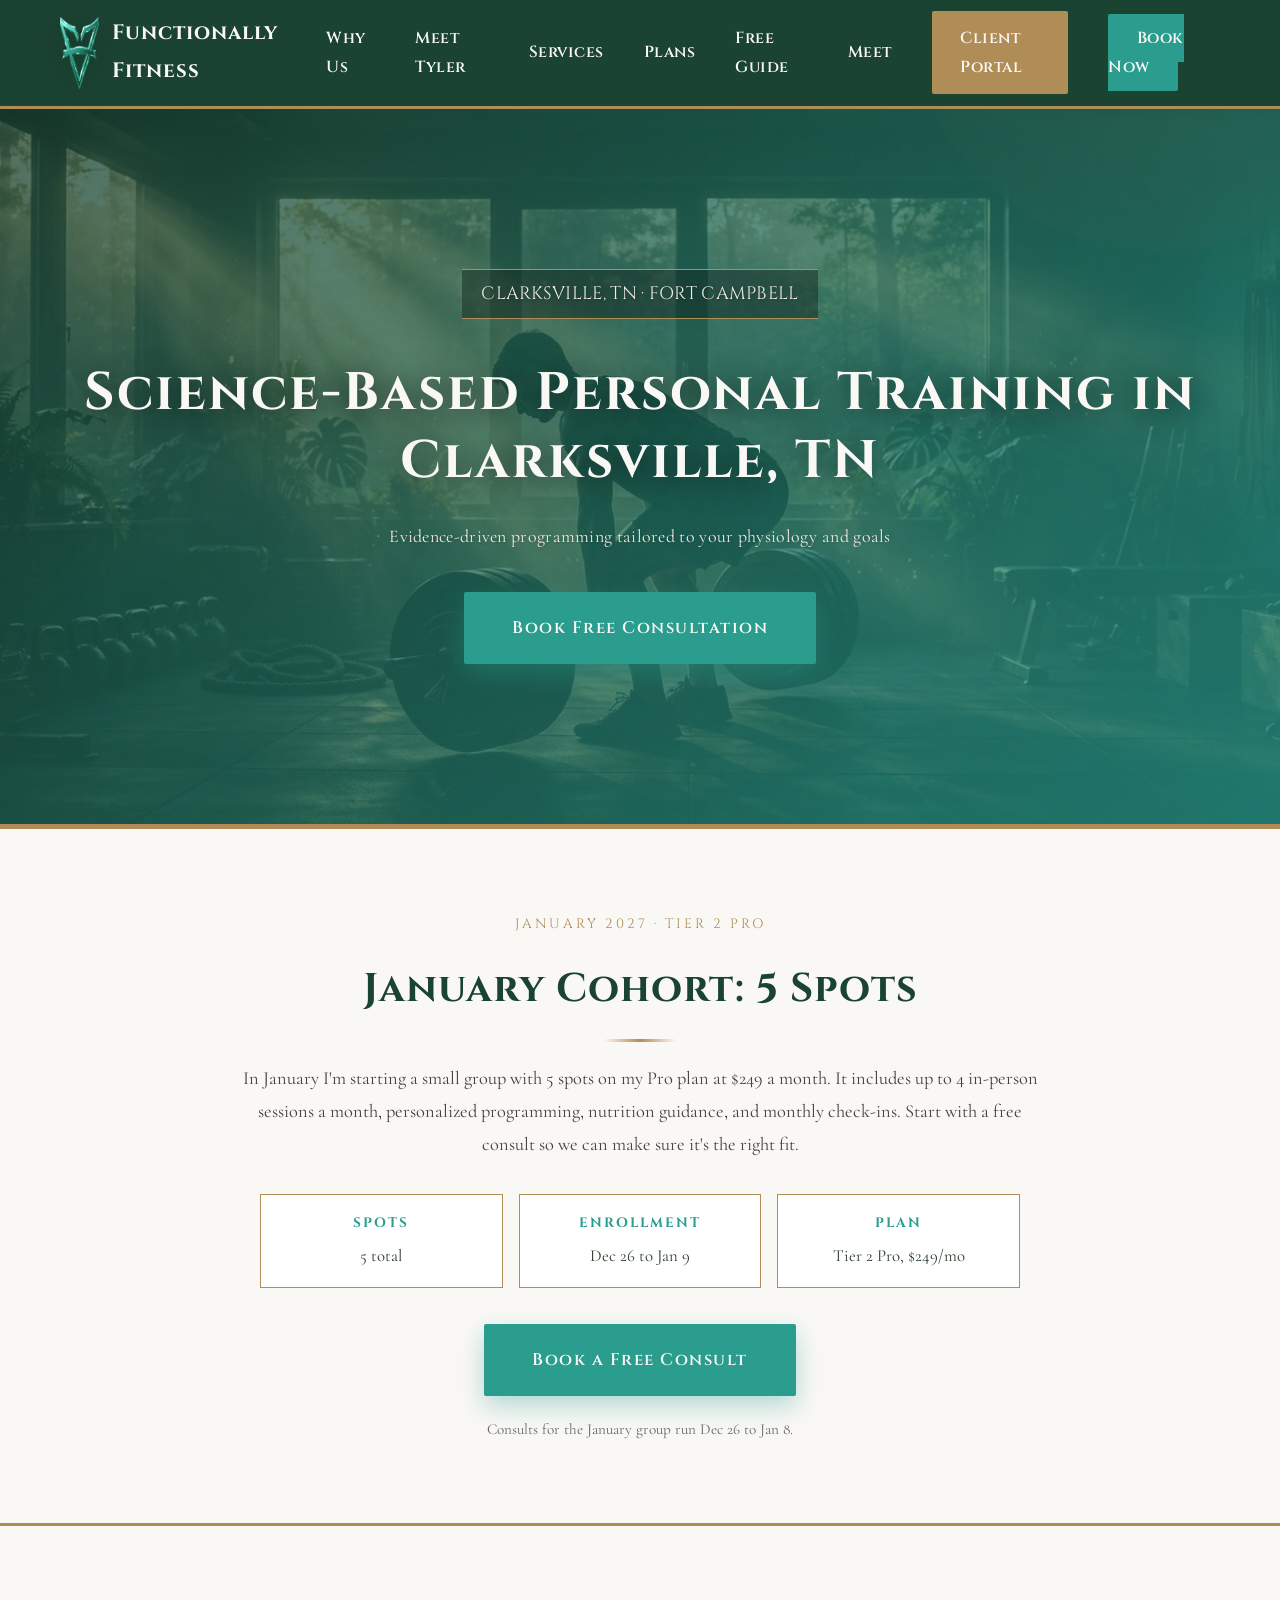
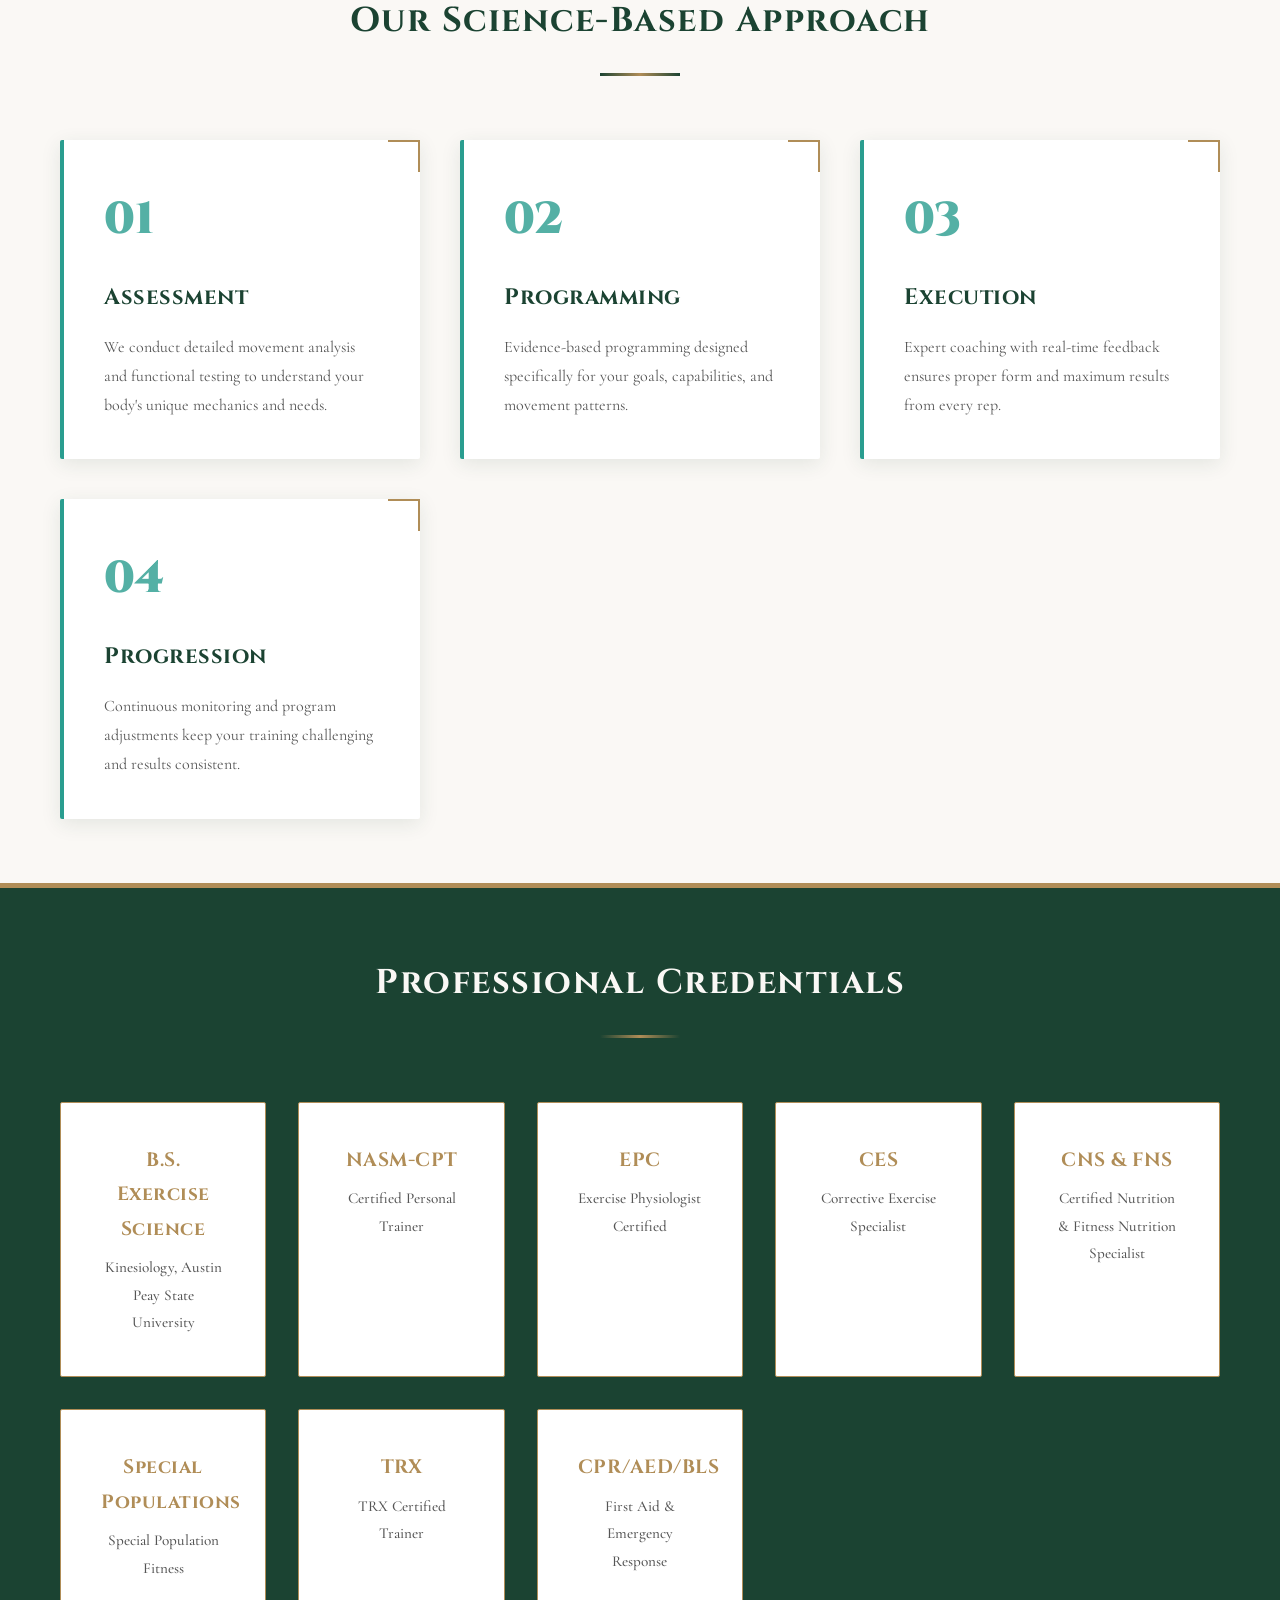
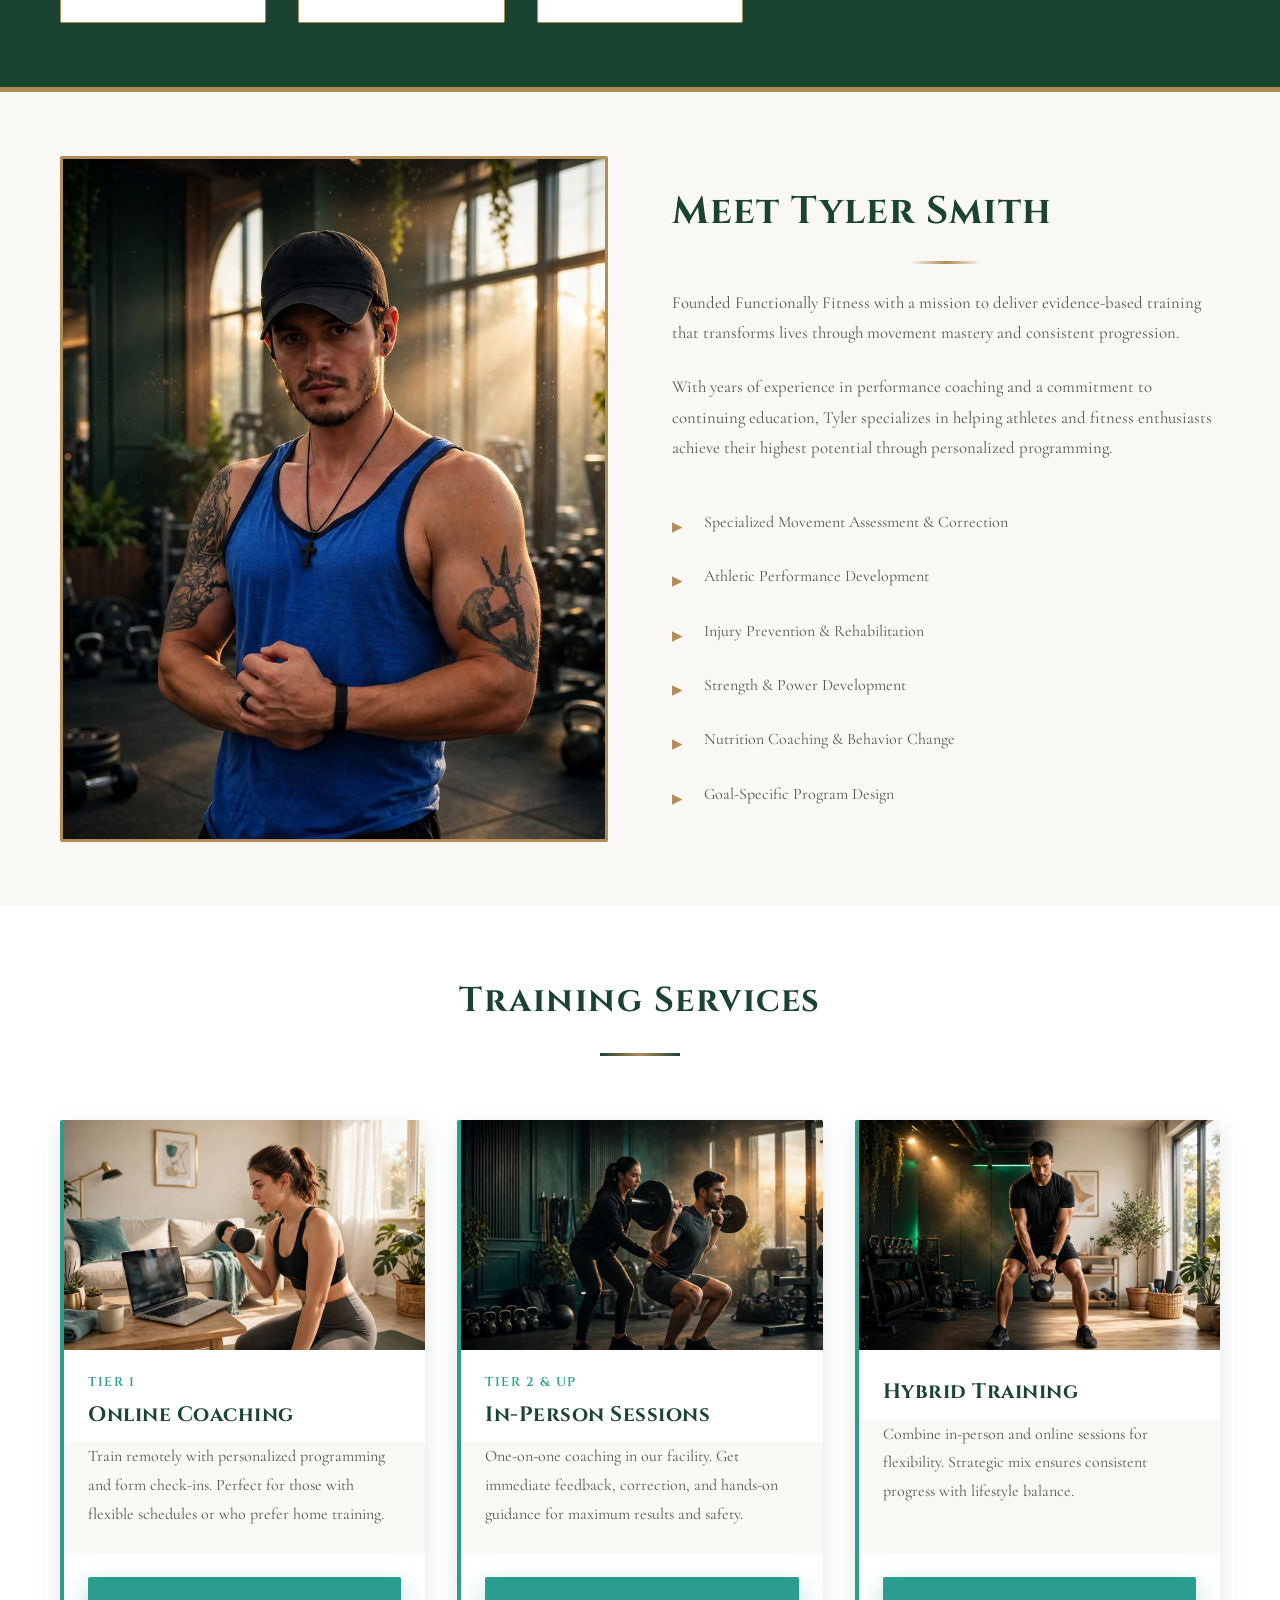
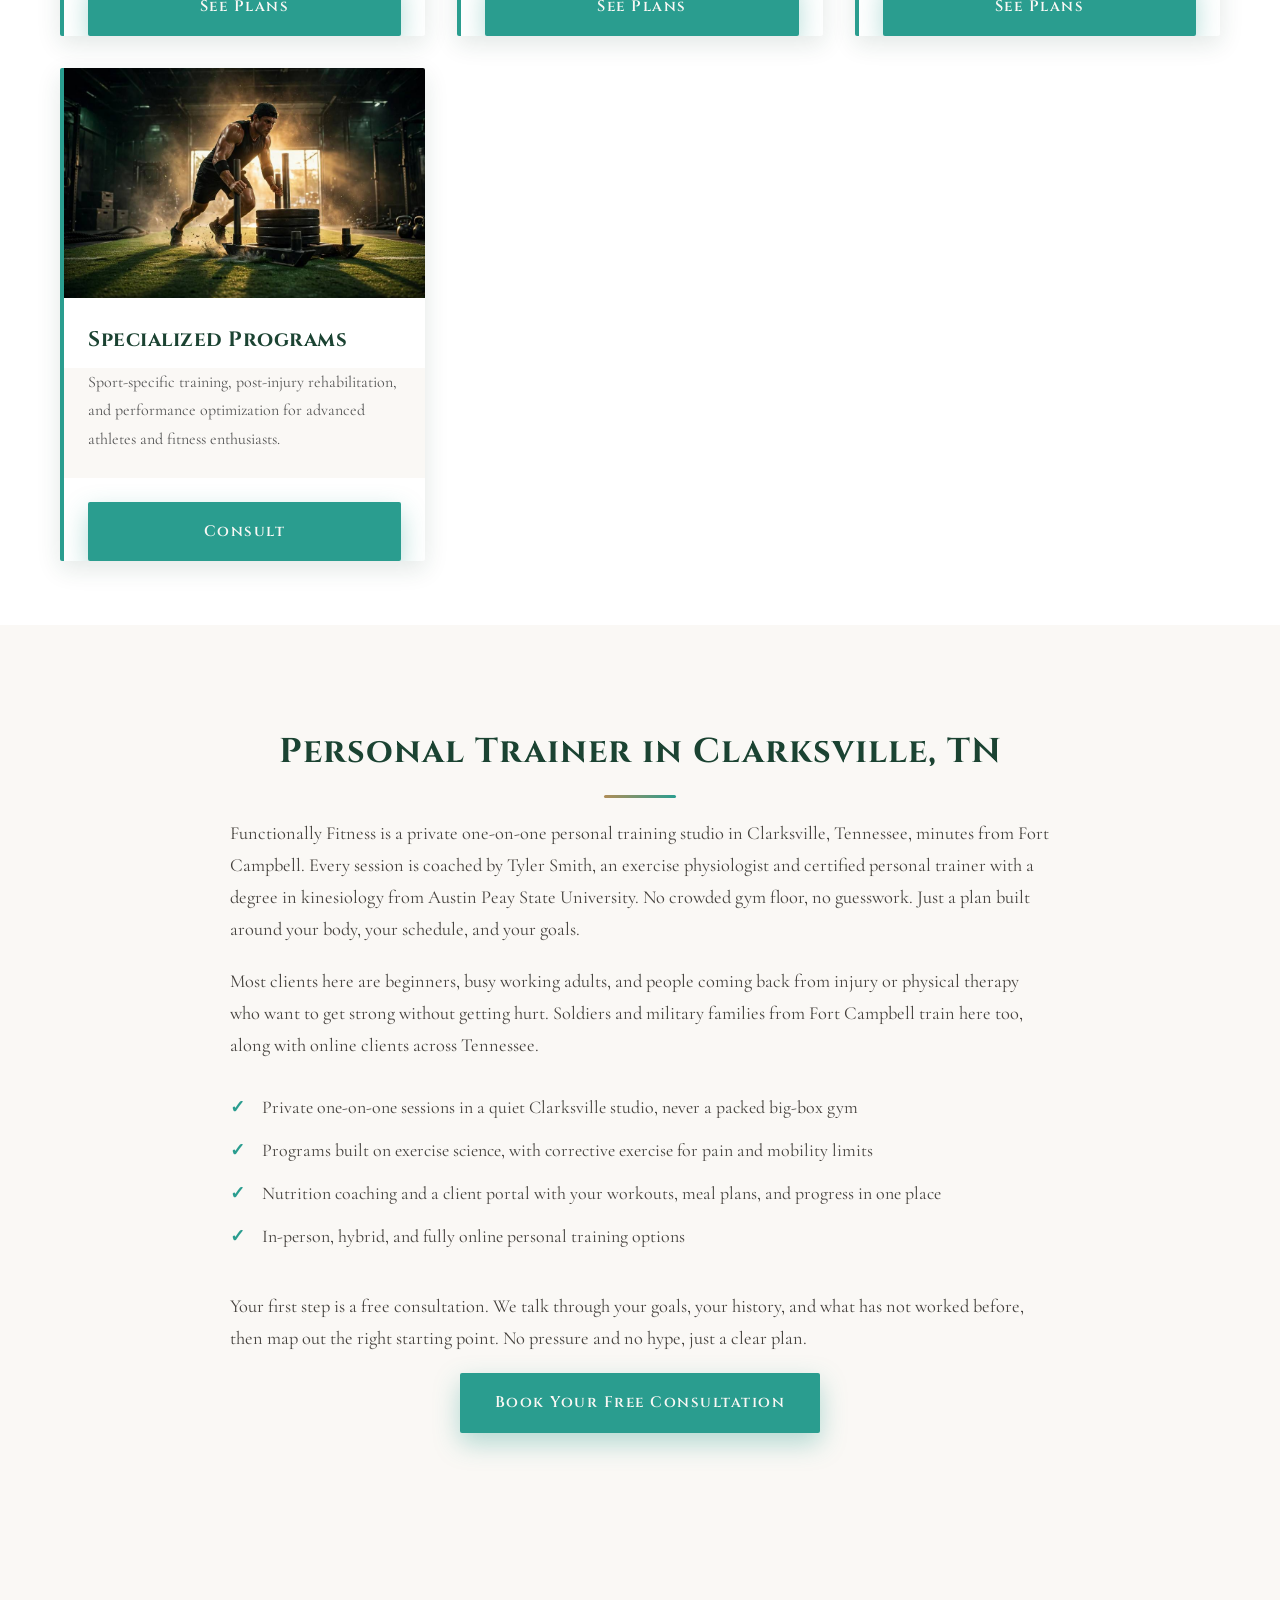
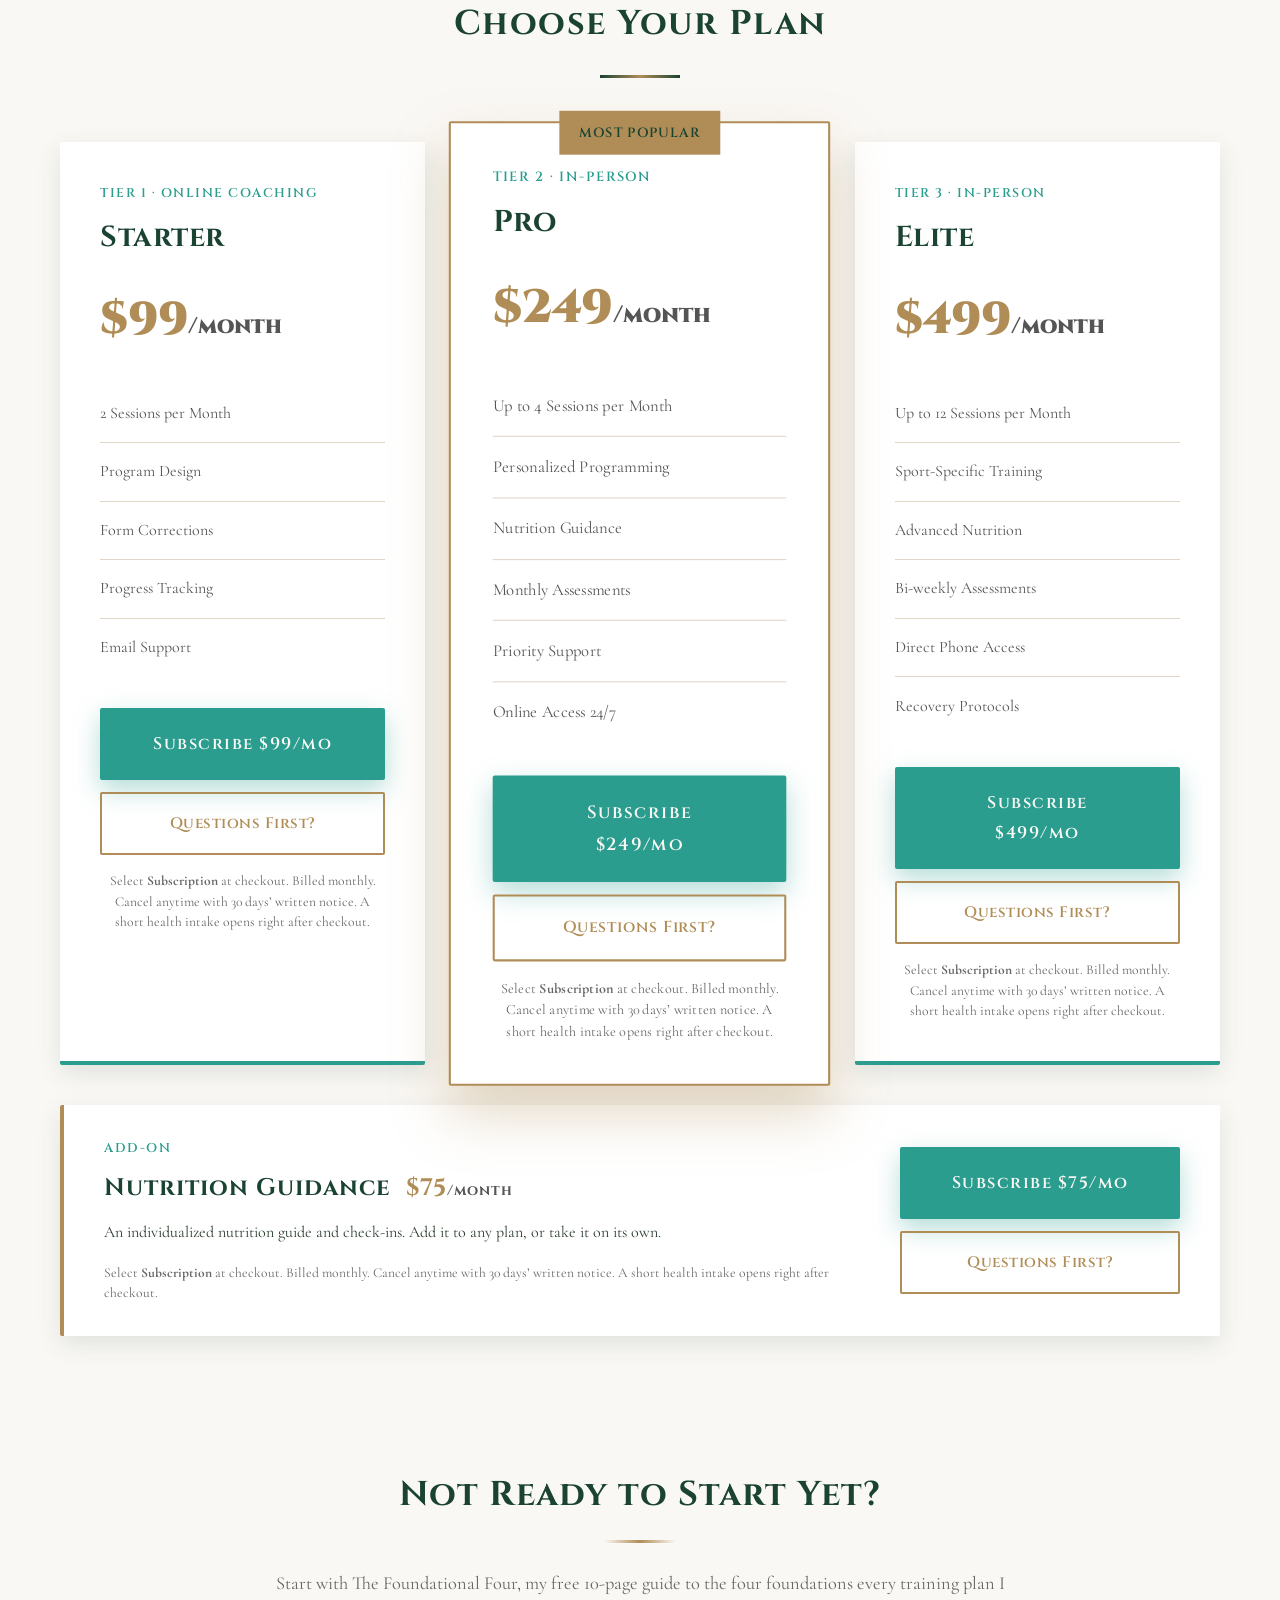
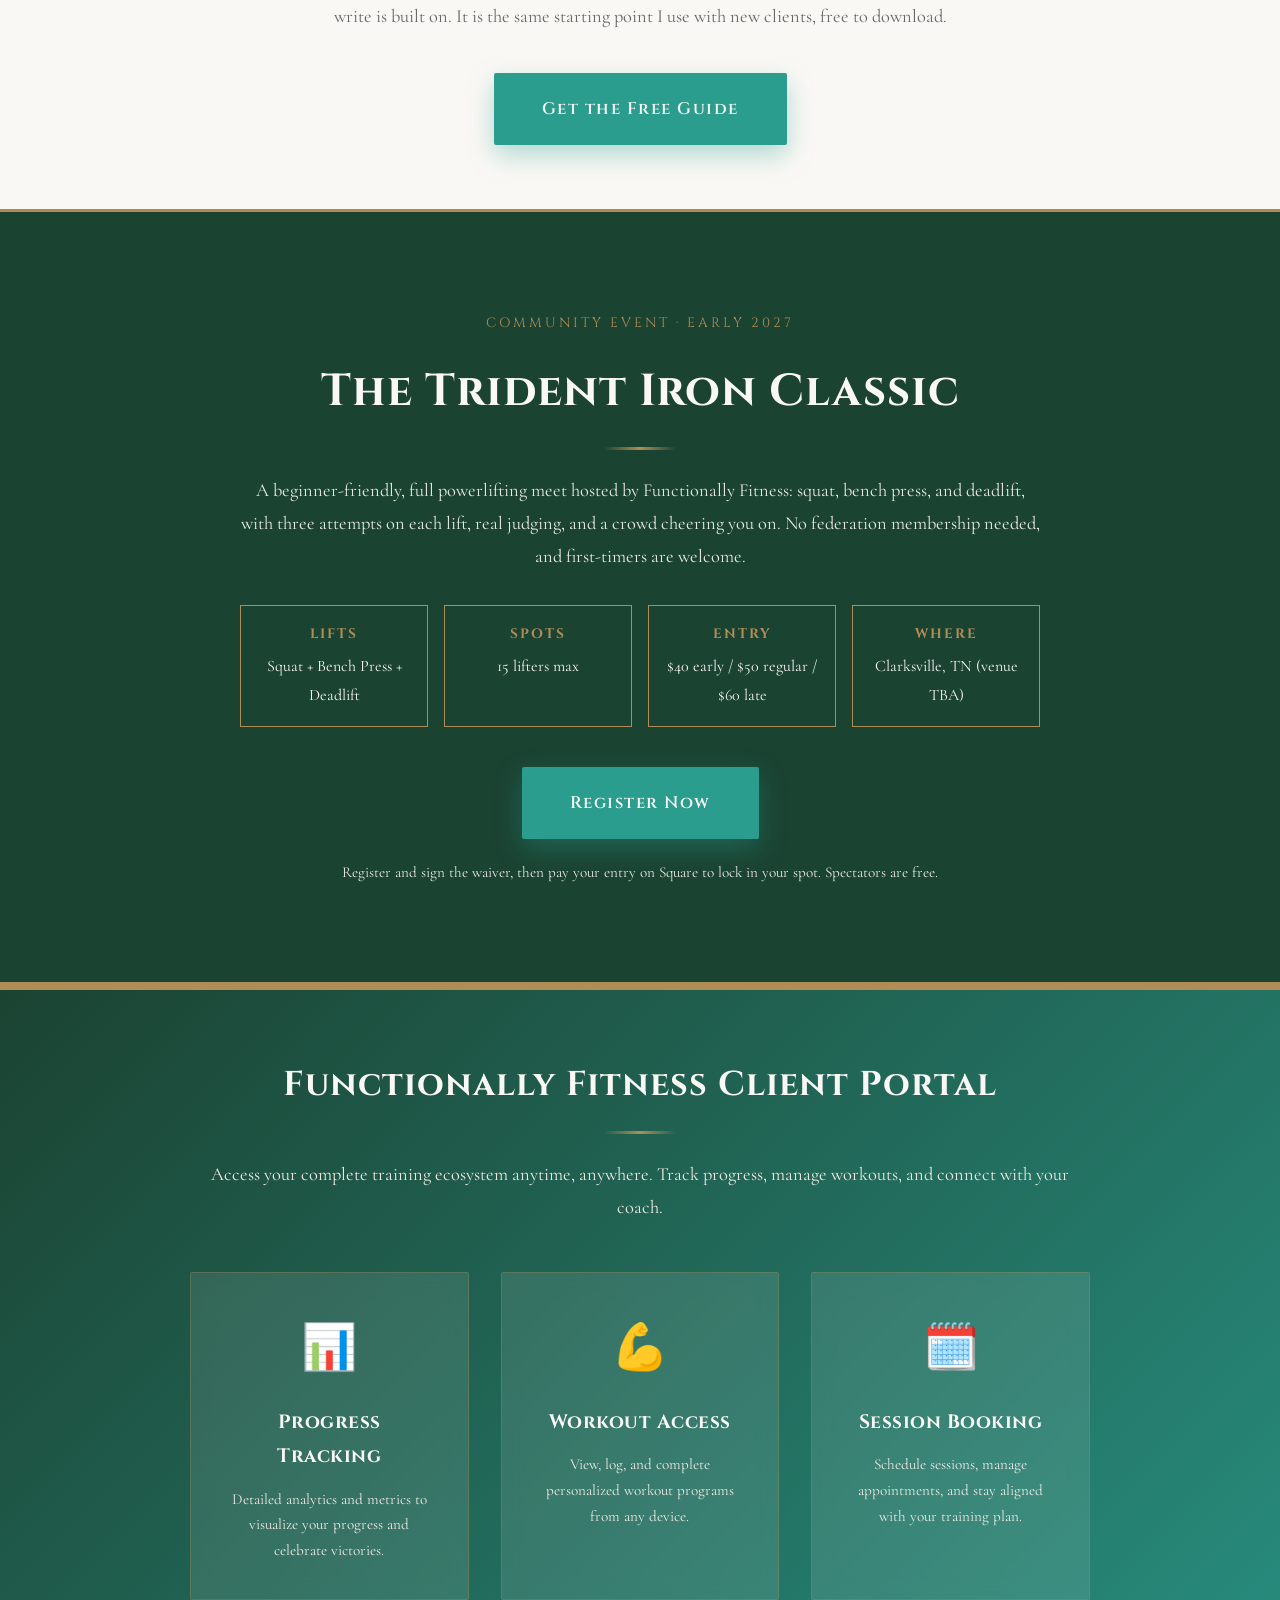
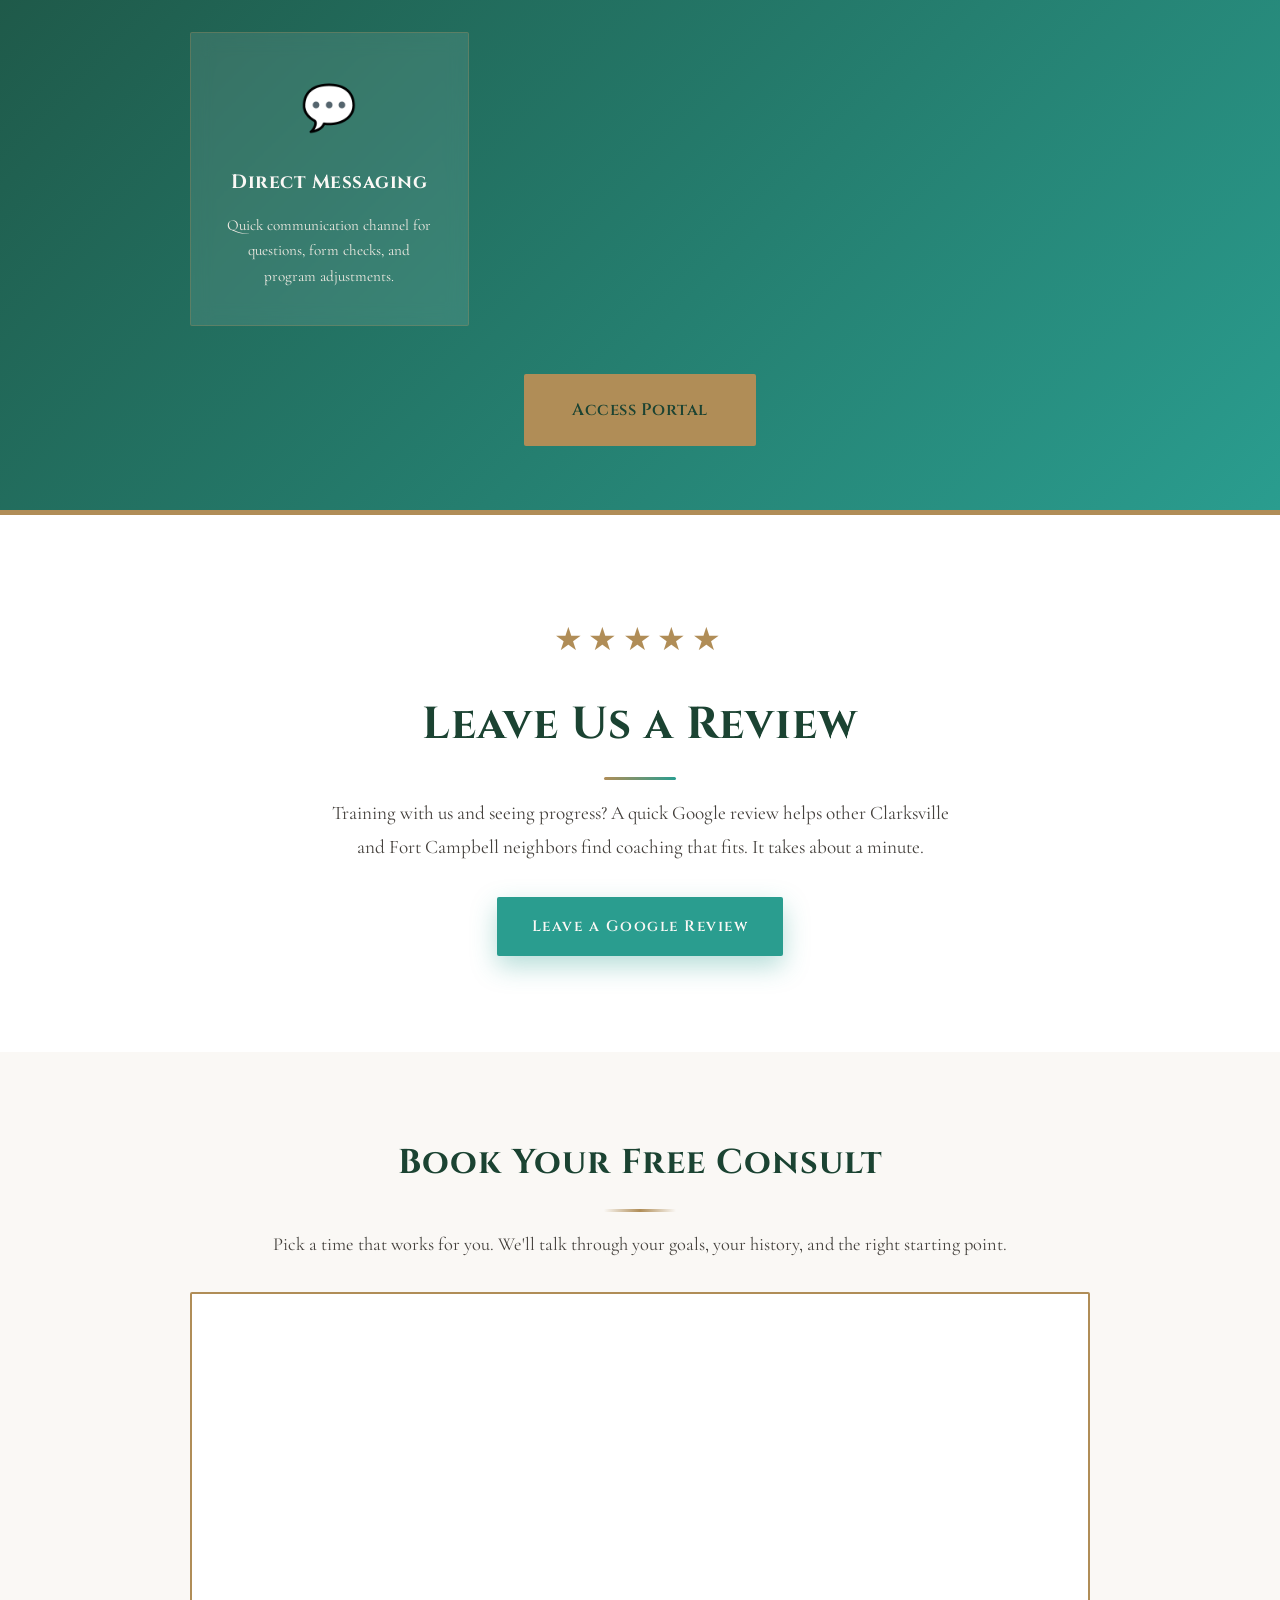
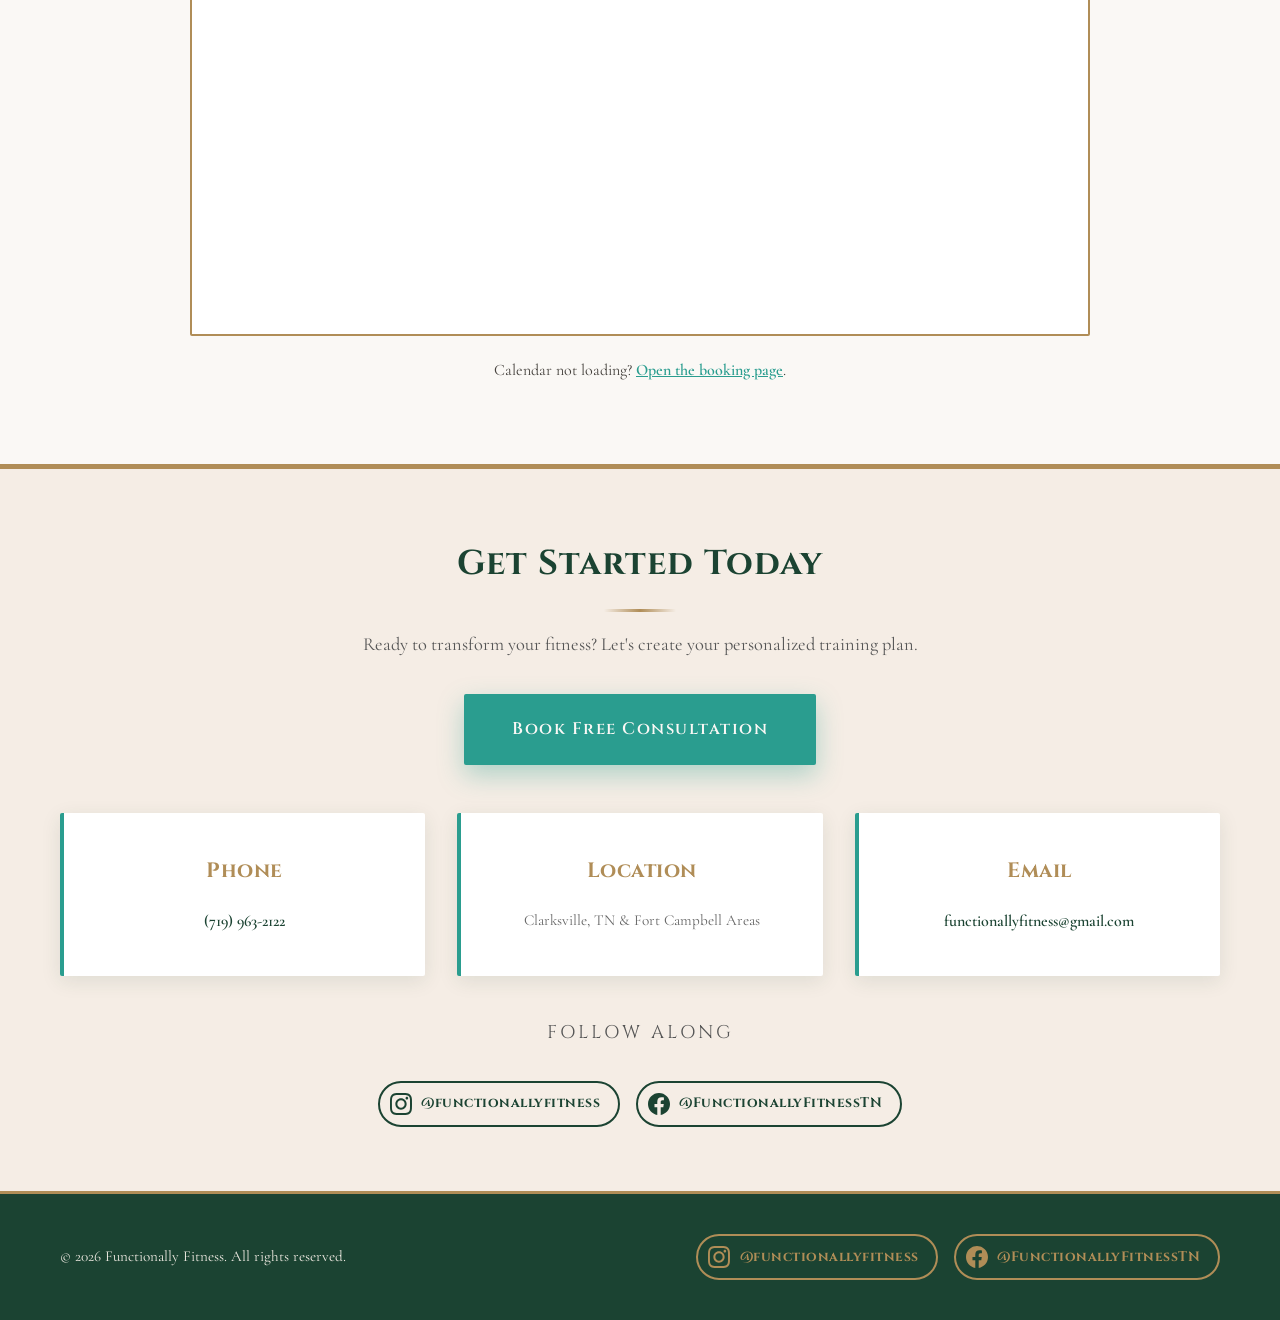
==== index.html @ 02ed50c3 "Add January cohort section, consult booking embed, and fuller local business markup Co-Authored-By: " ====
<!DOCTYPE html>
<html lang="en">
<head>
    <meta charset="UTF-8">
    <meta name="viewport" content="width=device-width, initial-scale=1.0">
    <title>Functionally Fitness | Personal Training in Clarksville, TN</title>
    <meta name="description" content="Science-based personal training in Clarksville, TN and Fort Campbell. One-on-one coaching, corrective exercise, and nutrition guidance for beginners, busy adults, and performance clients. Book a free consultation.">
    <link rel="icon" type="image/png" href="images/logo.png">
    <link rel="apple-touch-icon" href="images/logo.png">
    <meta property="og:type" content="website">
    <meta property="og:site_name" content="Functionally Fitness">
    <meta property="og:title" content="Functionally Fitness | Personal Training in Clarksville, TN">
    <meta property="og:description" content="Science-based personal training in Clarksville, TN and Fort Campbell. One-on-one coaching, corrective exercise, and nutrition guidance. Book a free consultation.">
    <meta property="og:url" content="https://functionallyfitness.com/">
    <meta property="og:image" content="https://functionallyfitness.com/images/logo.png">
    <meta name="twitter:card" content="summary">
    <meta name="twitter:title" content="Functionally Fitness | Personal Training in Clarksville, TN">
    <meta name="twitter:description" content="Science-based personal training in Clarksville, TN and Fort Campbell. One-on-one coaching, corrective exercise, and nutrition guidance. Book a free consultation.">
    <meta name="twitter:image" content="https://functionallyfitness.com/images/logo.png">
    <script type="application/ld+json">
    {
        "@context": "https://schema.org",
        "@type": "ExerciseGym",
        "@id": "https://functionallyfitness.com/#business",
        "name": "Functionally Fitness",
        "description": "Science-based one-on-one personal training in Clarksville, TN and Fort Campbell. Corrective exercise, nutrition coaching, and in-person, hybrid, and online programs.",
        "url": "https://functionallyfitness.com/",
        "logo": "https://functionallyfitness.com/images/logo.png",
        "image": [
            "https://functionallyfitness.com/images/hero-gym.jpg",
            "https://functionallyfitness.com/images/logo.png"
        ],
        "email": "functionallyfitness@gmail.com",
        "telephone": "+1-719-963-2122",
        "priceRange": "$99-$499 per month",
        "currenciesAccepted": "USD",
        "address": {
            "@type": "PostalAddress",
            "addressLocality": "Clarksville",
            "addressRegion": "TN",
            "addressCountry": "US"
        },
        "areaServed": [
            { "@type": "City", "name": "Clarksville, TN" },
            { "@type": "Place", "name": "Fort Campbell" }
        ],
        "founder": {
            "@type": "Person",
            "name": "Tyler Smith",
            "jobTitle": "Exercise Physiologist and Certified Personal Trainer",
            "alumniOf": { "@type": "CollegeOrUniversity", "name": "Austin Peay State University" }
        },
        "hasOfferCatalog": {
            "@type": "OfferCatalog",
            "name": "Training Plans",
            "itemListElement": [
                { "@type": "Offer", "name": "Tier 1 Starter: Online Coaching", "price": "99", "priceCurrency": "USD", "url": "https://functionallyfitness.com/#plans" },
                { "@type": "Offer", "name": "Tier 2 Pro: In-Person Training", "price": "249", "priceCurrency": "USD", "url": "https://functionallyfitness.com/#plans" },
                { "@type": "Offer", "name": "Tier 3 Elite: In-Person Training", "price": "499", "priceCurrency": "USD", "url": "https://functionallyfitness.com/#plans" },
                { "@type": "Offer", "name": "Nutrition Guidance Add-On", "price": "75", "priceCurrency": "USD", "url": "https://functionallyfitness.com/#plans" }
            ]
        },
        "potentialAction": {
            "@type": "ReserveAction",
            "name": "Book a free consultation",
            "target": "https://functionallyfitness.com/#book"
        },
        "sameAs": [
            "https://www.facebook.com/FunctionallyFitnessTN",
            "https://www.instagram.com/functionallyfitness"
        ]
    }
    </script>
    <style>
        @import url('https://fonts.googleapis.com/css2?family=Cinzel:wght@400;600;700;900&family=Cormorant+Garamond:wght@400;500;600;700&display=swap');

        /* Reset & Base Styles */
        * {
            margin: 0;
            padding: 0;
            box-sizing: border-box;
        }

        :root {
            --primary-color: #1B4332;
            --secondary-color: #2A9D8F;
            --accent-color: #B08D57;
            --cream-bg: #faf8f5;
            --dark-bg: #1B4332;
            --dark-section: #2A7f70;
            --text-light: #faf8f5;
            --text-muted: #666666;
            --text-dark: #2c3e2f;
            --white: #ffffff;
        }

        html {
            scroll-behavior: smooth;
        }

        body {
            font-family: 'Cormorant Garamond', serif;
            line-height: 1.8;
            color: var(--text-dark);
            background: var(--cream-bg);
            overflow-x: hidden;
        }

        h1, h2, h3, h4, h5, h6 {
            font-family: 'Cinzel', serif;
            letter-spacing: 1px;
        }

        .container {
            max-width: 1200px;
            margin: 0 auto;
            padding: 0 20px;
        }

        /* Header */
        .header {
            background: var(--primary-color);
            padding: 0.7rem 0;
            border-bottom: 3px solid var(--accent-color);
            position: sticky;
            top: 0;
            z-index: 100;
            box-shadow: 0 2px 10px rgba(27, 67, 50, 0.15);
        }

        .header .container {
            display: flex;
            justify-content: space-between;
            align-items: center;
        }

        .logo-section {
            display: flex;
            align-items: center;
            gap: 0.8rem;
        }

        .logo {
            height: 92px;
            width: auto;
            filter: drop-shadow(0 4px 14px rgba(0, 0, 0, 0.45));
        }

        .business-name {
            font-size: 1.3rem;
            font-weight: 700;
            color: var(--text-light);
            font-family: 'Cinzel', serif;
            letter-spacing: 1px;
        }

        .nav ul {
            display: flex;
            list-style: none;
            gap: 2.5rem;
            align-items: center;
        }

        .nav a {
            text-decoration: none;
            color: var(--text-light);
            font-weight: 600;
            transition: color 0.3s ease;
            font-size: 1rem;
            font-family: 'Cinzel', serif;
            letter-spacing: 0.5px;
        }

        .nav a:hover {
            color: var(--accent-color);
        }

        .cta-link {
            background: var(--secondary-color);
            color: var(--text-light);
            padding: 0.8rem 1.8rem;
            border-radius: 2px;
            transition: all 0.3s ease;
            font-family: 'Cinzel', serif;
            letter-spacing: 0.5px;
        }

        .cta-link:hover {
            background: var(--primary-color);
            border-left: 4px solid var(--accent-color);
            padding-left: 2.2rem;
        }

        /* Hero Section */
        .hero {
            background: linear-gradient(135deg, rgba(27, 67, 50, 0.75) 0%, rgba(42, 157, 143, 0.75) 100%), url('images/hero-gym.jpg') center/cover no-repeat;
            color: var(--text-light);
            padding: 10rem 0;
            text-align: center;
            border-bottom: 5px solid var(--accent-color);
            position: relative;
            overflow: hidden;
            min-height: 600px;
            display: flex;
            align-items: center;
            justify-content: center;
        }

        .hero::before {
            content: '';
            position: absolute;
            top: -50%;
            right: -10%;
            width: 500px;
            height: 500px;
            background: radial-gradient(circle, rgba(176, 141, 87, 0.08), transparent);
            border-radius: 50%;
            z-index: 0;
        }

        .hero .container {
            display: grid;
            grid-template-columns: 1fr;
            gap: 3rem;
            align-items: center;
            text-align: center;
            position: relative;
            z-index: 1;
        }

        .hero-content h1 {
            font-size: 3.5rem;
            margin-bottom: 1.5rem;
            line-height: 1.3;
            color: var(--text-light);
            letter-spacing: 2px;
            text-shadow: 2px 2px 4px rgba(0, 0, 0, 0.3);
        }

        .hero-content p {
            font-size: 1.35rem;
            margin-bottom: 2.5rem;
            color: #f0ebe3;
            font-weight: 400;
            letter-spacing: 0.3px;
            text-shadow: 1px 1px 3px rgba(0, 0, 0, 0.2);
        }

        /* Buttons */
        .btn {
            padding: 1rem 2.2rem;
            border: none;
            border-radius: 2px;
            font-size: 0.95rem;
            font-weight: 600;
            font-family: 'Cinzel', serif;
            cursor: pointer;
            transition: all 0.3s ease;
            text-decoration: none;
            display: inline-block;
            letter-spacing: 0.5px;
        }

        .btn-primary {
            background: var(--secondary-color);
            color: var(--text-light);
        }

        .btn-primary:hover {
            background: var(--primary-color);
            transform: translateY(-2px);
            box-shadow: 0 10px 25px rgba(27, 67, 50, 0.3);
        }

        .btn-secondary {
            background: transparent;
            color: var(--accent-color);
            border: 2px solid var(--accent-color);
        }

        .btn-secondary:hover {
            background: var(--accent-color);
            color: var(--primary-color);
            transform: translateY(-2px);
        }

        .btn-portal {
            background: var(--accent-color);
            color: var(--primary-color);
            padding: 0.8rem 1.8rem;
            border-radius: 2px;
            font-weight: 600;
            transition: all 0.3s ease;
            text-decoration: none;
            display: inline-block;
            font-family: 'Cinzel', serif;
            letter-spacing: 0.5px;
        }

        .btn-portal:hover {
            background: var(--text-light);
            color: var(--accent-color);
            transform: translateY(-2px);
            box-shadow: 0 8px 20px rgba(176, 141, 87, 0.3);
        }

        .btn-large {
            padding: 1.3rem 3rem;
            font-size: 1.05rem;
        }

        /* Methodology Section */
        .methodology-section {
            padding: 6rem 0;
            background: var(--cream-bg);
        }

        .methodology-section h2 {
            text-align: center;
            font-size: 2.8rem;
            margin-bottom: 4rem;
            color: var(--primary-color);
            letter-spacing: 1.5px;
            position: relative;
            padding-bottom: 1.5rem;
        }

        .methodology-section h2::after {
            content: '';
            position: absolute;
            bottom: 0;
            left: 50%;
            transform: translateX(-50%);
            width: 80px;
            height: 3px;
            background: linear-gradient(90deg, var(--primary-color), var(--accent-color), var(--primary-color));
        }

        .methodology-grid {
            display: grid;
            grid-template-columns: repeat(auto-fit, minmax(280px, 1fr));
            gap: 2.5rem;
        }

        .method-card {
            background: white;
            padding: 2.5rem;
            border-radius: 2px;
            border-left: 4px solid var(--secondary-color);
            box-shadow: 0 5px 20px rgba(27, 67, 50, 0.1);
            transition: all 0.3s ease;
            position: relative;
        }

        .method-card::after {
            content: '';
            position: absolute;
            top: 0;
            right: 0;
            width: 30px;
            height: 30px;
            border-right: 2px solid var(--accent-color);
            border-top: 2px solid var(--accent-color);
        }

        .method-card:hover {
            border-left-color: var(--accent-color);
            box-shadow: 0 15px 40px rgba(27, 67, 50, 0.15);
            transform: translateY(-8px);
        }

        .method-number {
            font-size: 2.8rem;
            color: var(--secondary-color);
            font-weight: 900;
            margin-bottom: 1rem;
            opacity: 0.8;
            font-family: 'Cinzel', serif;
        }

        .method-card h3 {
            color: var(--primary-color);
            margin-bottom: 1rem;
            font-size: 1.4rem;
            letter-spacing: 0.5px;
        }

        .method-card p {
            color: #555;
            line-height: 1.8;
            font-size: 1rem;
        }

        /* Expertise Section */
        .expertise-section {
            padding: 6rem 0;
            background: #f5ede5;
            border-top: 5px solid var(--accent-color);
            border-bottom: 5px solid var(--accent-color);
        }

        .expertise-section h2 {
            text-align: center;
            font-size: 2.8rem;
            margin-bottom: 4rem;
            color: var(--primary-color);
            letter-spacing: 1.5px;
            position: relative;
            padding-bottom: 1.5rem;
        }

        .expertise-section h2::after {
            content: '';
            position: absolute;
            bottom: 0;
            left: 50%;
            transform: translateX(-50%);
            width: 80px;
            height: 3px;
            background: linear-gradient(90deg, var(--primary-color), var(--accent-color), var(--primary-color));
        }

        .credentials-grid {
            display: grid;
            grid-template-columns: repeat(auto-fit, minmax(200px, 1fr));
            gap: 2rem;
        }

        .credential {
            background: white;
            padding: 2.5rem;
            border-radius: 2px;
            border: 1px solid var(--accent-color);
            text-align: center;
            transition: all 0.3s ease;
        }

        .credential:hover {
            border-color: var(--secondary-color);
            box-shadow: 0 12px 30px rgba(27, 67, 50, 0.15);
            transform: translateY(-5px);
        }

        .credential h4 {
            color: var(--accent-color);
            font-size: 1.2rem;
            margin-bottom: 0.5rem;
            font-family: 'Cinzel', serif;
            letter-spacing: 0.5px;
        }

        .credential p {
            color: #555;
            font-size: 0.95rem;
            font-weight: 500;
        }

        /* Coach Section */
        .coach-section {
            padding: 6rem 0;
            background: var(--cream-bg);
        }

        .coach-content {
            display: grid;
            grid-template-columns: 1fr 1fr;
            gap: 4rem;
            align-items: center;
        }

        .coach-image {
            position: relative;
            border-radius: 2px;
            overflow: hidden;
        }

        .coach-image img {
            width: 100%;
            height: 100%;
            object-fit: cover;
            box-shadow: 0 20px 50px rgba(27, 67, 50, 0.2);
            border: 3px solid var(--accent-color);
            display: block;
        }

        .coach-info h2 {
            color: var(--primary-color);
            font-size: 2.4rem;
            margin-bottom: 1.5rem;
            letter-spacing: 1px;
        }

        .coach-info p {
            color: #555;
            margin-bottom: 1.5rem;
            line-height: 1.8;
            font-size: 1.05rem;
        }

        .coach-info ul {
            list-style: none;
            margin-top: 2rem;
        }

        .coach-info li {
            padding: 0.8rem 0;
            padding-left: 2rem;
            position: relative;
            color: #555;
            font-size: 1rem;
        }

        .coach-info li:before {
            content: "▸";
            position: absolute;
            left: 0;
            color: var(--accent-color);
            font-size: 1.3rem;
        }

        /* Options Section */
        .options-section {
            padding: 6rem 0;
            background: white;
        }

        .options-section h2 {
            text-align: center;
            font-size: 2.8rem;
            color: var(--primary-color);
            margin-bottom: 4rem;
            letter-spacing: 1.5px;
            position: relative;
            padding-bottom: 1.5rem;
        }

        .options-section h2::after {
            content: '';
            position: absolute;
            bottom: 0;
            left: 50%;
            transform: translateX(-50%);
            width: 80px;
            height: 3px;
            background: linear-gradient(90deg, var(--primary-color), var(--accent-color), var(--primary-color));
        }

        .options-grid {
            display: grid;
            grid-template-columns: repeat(auto-fit, minmax(280px, 1fr));
            gap: 2rem;
        }

        .option-card {
            border-radius: 2px;
            overflow: hidden;
            box-shadow: 0 8px 25px rgba(27, 67, 50, 0.12);
            transition: all 0.3s ease;
            border-left: 4px solid var(--secondary-color);
            display: flex;
            flex-direction: column;
        }

        .option-card:hover {
            transform: translateY(-10px);
            border-left-color: var(--accent-color);
            box-shadow: 0 15px 45px rgba(27, 67, 50, 0.2);
        }

        .option-card img {
            width: 100%;
            height: 280px;
            object-fit: cover;
            display: block;
        }

        .option-card h3 {
            color: var(--primary-color);
            padding: 1.5rem 1.5rem 0.5rem;
            font-size: 1.3rem;
            letter-spacing: 0.5px;
        }

        .option-card p {
            padding: 0 1.5rem 1.5rem;
            color: #555;
            line-height: 1.8;
            font-size: 1rem;
            background: var(--cream-bg);
            flex-grow: 1;
        }

        /* Plans Section */
        .plans-section {
            padding: 6rem 0;
            background: var(--cream-bg);
        }

        .plans-section h2 {
            text-align: center;
            font-size: 2.8rem;
            color: var(--primary-color);
            margin-bottom: 4rem;
            letter-spacing: 1.5px;
            position: relative;
            padding-bottom: 1.5rem;
        }

        .plans-section h2::after {
            content: '';
            position: absolute;
            bottom: 0;
            left: 50%;
            transform: translateX(-50%);
            width: 80px;
            height: 3px;
            background: linear-gradient(90deg, var(--primary-color), var(--accent-color), var(--primary-color));
        }

        .plans-grid {
            display: grid;
            grid-template-columns: repeat(auto-fit, minmax(320px, 1fr));
            gap: 2rem;
        }

        .plan-card {
            background: white;
            padding: 2.5rem;
            border-radius: 2px;
            box-shadow: 0 8px 25px rgba(27, 67, 50, 0.12);
            position: relative;
            transition: all 0.3s ease;
            border-bottom: 4px solid var(--secondary-color);
        }

        .plan-card:hover {
            transform: translateY(-8px);
            border-bottom-color: var(--accent-color);
            box-shadow: 0 15px 40px rgba(27, 67, 50, 0.18);
        }

        .plan-card.featured {
            border-bottom: 4px solid var(--accent-color);
            transform: scale(1.02);
        }

        .featured-badge {
            position: absolute;
            top: -12px;
            left: 50%;
            transform: translateX(-50%);
            background: var(--accent-color);
            color: var(--primary-color);
            padding: 0.6rem 1.2rem;
            border-radius: 0px;
            font-size: 0.8rem;
            font-weight: 600;
            font-family: 'Cinzel', serif;
            letter-spacing: 1px;
        }

        .plan-tier,
        .option-tier {
            font-family: 'Cinzel', serif;
            font-size: 0.8rem;
            font-weight: 600;
            letter-spacing: 1.5px;
            text-transform: uppercase;
            color: var(--secondary-color);
            margin-bottom: 0.4rem;
        }

        .option-card .option-tier {
            margin: 0;
            padding: 1.5rem 1.5rem 0;
            background: none;
            color: var(--secondary-color);
            font-size: 0.8rem;
            line-height: 1.4;
            flex-grow: 0;
        }

        .option-card .option-tier + h3 {
            padding-top: 0.3rem;
        }

        .plan-card h3 {
            color: var(--primary-color);
            font-size: 1.8rem;
            margin-bottom: 1rem;
            letter-spacing: 0.5px;
        }

        .price {
            font-size: 2.8rem;
            color: var(--accent-color);
            font-weight: 900;
            margin-bottom: 1.5rem;
            font-family: 'Cinzel', serif;
        }

        .price span {
            font-size: 0.5em;
            color: #555;
        }

        .plan-features {
            list-style: none;
            margin-bottom: 2rem;
        }

        .plan-features li {
            padding: 0.9rem 0;
            color: #555;
            border-bottom: 1px solid #e0d5c7;
            font-size: 1rem;
        }

        .plan-features li:last-child {
            border-bottom: none;
        }

        .plan-actions {
            display: flex;
            flex-direction: column;
            gap: 0.75rem;
        }

        .plan-actions .btn {
            width: 100%;
            text-align: center;
        }

        .plan-terms {
            margin-top: 1rem;
            font-size: 0.85rem;
            line-height: 1.5;
            color: #666;
            text-align: center;
        }

        .addon-card {
            margin-top: 2.5rem;
            background: white;
            padding: 2rem 2.5rem;
            border-radius: 2px;
            box-shadow: 0 8px 25px rgba(27, 67, 50, 0.12);
            border-left: 4px solid var(--accent-color);
            display: grid;
            grid-template-columns: 1fr minmax(220px, 280px);
            gap: 2rem;
            align-items: center;
        }

        .addon-card h3 {
            color: var(--primary-color);
            font-size: 1.5rem;
            margin-bottom: 0.5rem;
        }

        .addon-price {
            color: var(--accent-color);
            font-family: 'Cinzel', serif;
            margin-left: 0.5rem;
        }

        .addon-price span {
            font-size: 0.6em;
            color: #555;
        }

        .addon-card .plan-terms {
            text-align: left;
        }

        @media (max-width: 768px) {
            .addon-card {
                grid-template-columns: 1fr;
                padding: 1.75rem 1.5rem;
            }
        }

        /* Lead Magnet Section */
        .leadmagnet-section {
            padding: 6rem 0;
            background: var(--cream-bg);
        }

        .leadmagnet-content {
            text-align: center;
            max-width: 760px;
            margin: 0 auto;
        }

        .leadmagnet-content h2 {
            font-size: 2.8rem;
            color: var(--primary-color);
            margin-bottom: 1.5rem;
            letter-spacing: 1px;
        }

        .leadmagnet-content p {
            font-size: 1.15rem;
            color: var(--text-muted);
            margin-bottom: 2.5rem;
            line-height: 1.8;
        }

        /* Trident Iron Classic Event Section */
        .event-section {
            padding: 6rem 0;
            background: var(--primary-color);
            color: var(--text-light);
            border-top: 3px solid var(--accent-color);
            border-bottom: 3px solid var(--accent-color);
        }
        .event-content { text-align: center; max-width: 800px; margin: 0 auto; }
        .event-tag {
            display: inline-block; font-family: 'Cinzel', serif; font-size: 0.85rem;
            letter-spacing: 3px; color: var(--accent-color); margin-bottom: 1rem;
        }
        .event-content h2 { font-size: 2.8rem; color: var(--text-light); margin-bottom: 1.5rem; letter-spacing: 1px; }
        .event-content p { font-size: 1.15rem; line-height: 1.8; margin-bottom: 2rem; opacity: 0.92; }
        .event-details {
            list-style: none; padding: 0; margin: 0 auto 2.5rem; display: grid;
            grid-template-columns: repeat(4, 1fr); gap: 1rem; max-width: 900px;
        }
        .event-details li {
            border: 1px solid var(--accent-color); padding: 1rem; font-size: 1rem;
        }
        .event-details strong {
            display: block; font-family: 'Cinzel', serif; color: var(--accent-color);
            font-size: 0.85rem; letter-spacing: 2px; margin-bottom: 0.35rem;
        }
        .event-note { font-size: 0.95rem !important; margin-top: 1.25rem; margin-bottom: 0 !important; opacity: 0.8; }
        @media (max-width: 768px) {
            .event-section { padding: 3.5rem 0; }
            .event-content h2 { font-size: 2rem; }
            .event-details { grid-template-columns: repeat(2, 1fr); }
        }

        /* Portal Section */
        .portal-section {
            padding: 6rem 0;
            background: linear-gradient(135deg, var(--primary-color) 0%, var(--secondary-color) 100%);
            border-top: 5px solid var(--accent-color);
            border-bottom: 5px solid var(--accent-color);
        }

        .portal-content {
            text-align: center;
            max-width: 900px;
            margin: 0 auto;
        }

        .portal-content h2 {
            font-size: 2.8rem;
            color: var(--text-light);
            margin-bottom: 1.5rem;
            letter-spacing: 1px;
        }

        .portal-content > p {
            font-size: 1.15rem;
            color: #f0ebe3;
            margin-bottom: 3rem;
            line-height: 1.8;
        }

        .portal-features {
            display: grid;
            grid-template-columns: repeat(auto-fit, minmax(220px, 1fr));
            gap: 2rem;
            margin-bottom: 3rem;
        }

        .portal-feature {
            background: rgba(255, 255, 255, 0.1);
            padding: 2.2rem;
            border-radius: 2px;
            border: 1px solid rgba(176, 141, 87, 0.3);
            transition: all 0.3s ease;
            backdrop-filter: blur(10px);
        }

        .portal-feature:hover {
            border-color: var(--accent-color);
            transform: translateY(-5px);
            box-shadow: 0 15px 40px rgba(176, 141, 87, 0.25);
        }

        .feature-icon {
            font-size: 2.8rem;
            display: block;
            margin-bottom: 1rem;
        }

        .portal-feature h4 {
            color: var(--text-light);
            font-size: 1.2rem;
            margin-bottom: 0.8rem;
            font-family: 'Cinzel', serif;
            letter-spacing: 0.5px;
        }

        .portal-feature p {
            color: #f0ebe3;
            font-size: 0.95rem;
            line-height: 1.7;
        }

        /* Contact Section */
        .contact-section {
            padding: 6rem 0;
            background: #f5ede5;
            color: var(--text-dark);
            text-align: center;
            border-top: 5px solid var(--accent-color);
        }

        .contact-section h2 {
            font-size: 2.8rem;
            margin-bottom: 1rem;
            color: var(--primary-color);
            letter-spacing: 1px;
        }

        .contact-section p {
            font-size: 1.15rem;
            margin-bottom: 2rem;
            color: #555;
        }

        .contact-methods {
            display: grid;
            grid-template-columns: repeat(auto-fit, minmax(280px, 1fr));
            gap: 2rem;
            margin-top: 3rem;
        }

        .contact-card {
            background: white;
            padding: 2.5rem;
            border-radius: 2px;
            border-left: 4px solid var(--secondary-color);
            box-shadow: 0 5px 20px rgba(27, 67, 50, 0.1);
            transition: all 0.3s ease;
        }

        .contact-card:hover {
            border-left-color: var(--accent-color);
            box-shadow: 0 12px 35px rgba(27, 67, 50, 0.15);
            transform: translateY(-5px);
        }

        .contact-card h4 {
            font-size: 1.3rem;
            margin-bottom: 1rem;
            color: var(--accent-color);
            font-family: 'Cinzel', serif;
            letter-spacing: 0.5px;
        }

        .contact-card a {
            color: var(--primary-color);
            text-decoration: none;
            font-weight: 600;
            transition: color 0.3s ease;
            font-size: 1rem;
        }

        .contact-card a:hover {
            color: var(--secondary-color);
        }

        .contact-card p {
            margin: 0;
            color: #666;
            font-size: 0.95rem;
        }

        /* Footer */
        .footer {
            background: var(--primary-color);
            color: var(--text-light);
            padding: 2.5rem 0;
            text-align: center;
            border-top: 3px solid var(--accent-color);
        }

        .footer .container {
            display: flex;
            justify-content: space-between;
            align-items: center;
        }

        .footer p {
            color: #f0ebe3;
            font-size: 0.95rem;
        }

        .social-links {
            display: flex;
            gap: 2rem;
        }

        .social-link {
            color: var(--text-light);
            text-decoration: none;
            transition: color 0.3s ease;
            font-size: 0.95rem;
        }

        .social-link:hover {
            color: var(--accent-color);
        }

        /* Responsive Design */
        @media (max-width: 768px) {
            .header .container {
                flex-direction: column;
                gap: 1rem;
            }

            .nav ul {
                gap: 1rem;
                flex-wrap: wrap;
                justify-content: center;
                font-size: 0.9rem;
            }

            .hero {
                padding: 5rem 0;
                min-height: auto;
            }

            .hero .container {
                grid-template-columns: 1fr;
                text-align: center;
            }

            .hero-content h1 {
                font-size: 2.2rem;
            }

            .hero-content p {
                font-size: 1.1rem;
            }

            .coach-content {
                grid-template-columns: 1fr;
            }

            .footer .container {
                flex-direction: column;
                gap: 1.5rem;
            }

            .plan-card.featured {
                transform: scale(1);
            }

            .methodology-grid,
            .options-grid {
                grid-template-columns: 1fr;
            }

            .portal-features {
                grid-template-columns: 1fr;
            }
        }

        @media (max-width: 480px) {
            .hero {
                padding: 3rem 0;
            }

            .hero-content h1 {
                font-size: 1.5rem;
            }

            .hero-content p {
                font-size: 1rem;
            }

            .methodology-section h2,
            .expertise-section h2,
            .options-section h2,
            .plans-section h2,
            .portal-content h2,
            .contact-section h2 {
                font-size: 1.8rem;
                margin-bottom: 2rem;
            }

            .nav ul {
                flex-direction: column;
                gap: 0.5rem;
            }

            .credentials-grid {
                grid-template-columns: 1fr;
            }
        }
        /* Mobile pass: menu button, tap targets, call bar */
        .nav-toggle {
            display: none;
            background: none;
            border: 1px solid var(--accent-color);
            border-radius: 2px;
            color: var(--accent-color);
            font-size: 1.4rem;
            line-height: 1;
            padding: 0.45rem 0.8rem;
            cursor: pointer;
        }

        .mobile-cta-bar {
            display: none;
        }

        .btn {
            min-height: 48px;
            align-items: center;
            justify-content: center;
        }

        a.btn {
            display: inline-flex;
        }

        @media (max-width: 768px) {
            .header .container {
                flex-direction: row;
                flex-wrap: wrap;
                gap: 0.5rem;
            }

            .nav-toggle {
                display: block;
                margin-left: auto;
            }

            .nav {
                display: none;
                width: 100%;
            }

            .nav.open {
                display: block;
            }

            .nav ul {
                flex-direction: column;
                align-items: stretch;
                gap: 0;
                font-size: 1rem;
            }

            .nav ul li a {
                display: block;
                padding: 0.7rem 0.25rem;
            }

            .methodology-section,
            .expertise-section,
            .coach-section,
            .options-section,
            .plans-section,
            .portal-section,
            .contact-section,
            .leadmagnet-section {
                padding: 3.5rem 0;
            }

            .mobile-cta-bar {
                display: flex;
                position: fixed;
                left: 0;
                right: 0;
                bottom: 0;
                z-index: 200;
                background: var(--primary-color);
                border-top: 3px solid var(--accent-color);
            }

            .mobile-cta-bar a {
                flex: 1;
                text-align: center;
                padding: 0.95rem 0.5rem;
                font-family: 'Cinzel', serif;
                font-weight: 700;
                font-size: 0.95rem;
                letter-spacing: 1px;
                text-decoration: none;
            }

            .mobile-cta-call {
                color: var(--text-light);
            }

            .mobile-cta-book {
                background: var(--accent-color);
                color: var(--primary-color);
            }

            body {
                padding-bottom: 57px;
            }
        }

        /* Redesign pass: drama, depth, deco detail */
        .hero {
            min-height: 92vh;
        }

        .hero-kicker {
            font-family: 'Cinzel', serif;
            font-size: 0.95rem;
            font-weight: 700;
            letter-spacing: 4px;
            text-transform: uppercase;
            color: var(--accent-color);
            border-top: 1px solid var(--accent-color);
            border-bottom: 1px solid var(--accent-color);
            display: inline-block;
            padding: 0.5rem 1.2rem;
            margin-bottom: 1.6rem;
            background: rgba(15, 35, 27, 0.45);
        }

        .hero h1 {
            font-size: clamp(2.6rem, 6vw, 4.6rem);
            text-shadow: 0 4px 30px rgba(0, 0, 0, 0.65);
        }

        section h2 {
            position: relative;
            padding-bottom: 1.1rem;
        }

        section h2::after {
            content: '';
            position: absolute;
            left: 50%;
            bottom: 0;
            transform: translateX(-50%);
            width: 72px;
            height: 3px;
            background: linear-gradient(90deg, transparent, var(--accent-color), transparent);
        }

        .coach-text h2::after {
            left: 0;
            transform: none;
            background: linear-gradient(90deg, var(--accent-color), transparent);
        }

        .expertise-section {
            background: var(--primary-color);
        }

        .expertise-section h2 {
            color: var(--cream-bg);
        }

        .credential-card {
            box-shadow: 0 10px 30px rgba(0, 0, 0, 0.25);
        }

        .option-card {
            transition: transform 0.35s ease, box-shadow 0.35s ease;
            overflow: hidden;
        }

        .option-card:hover {
            transform: translateY(-8px);
            box-shadow: 0 22px 44px rgba(27, 67, 50, 0.28);
        }

        .option-card img {
            width: 100%;
            height: 230px;
            object-fit: cover;
            display: block;
            transition: transform 0.5s ease;
        }

        .option-card:hover img {
            transform: scale(1.06);
        }

        .step-card, .credential-card, .portal-card {
            transition: transform 0.35s ease, box-shadow 0.35s ease;
        }

        .step-card:hover, .portal-card:hover {
            transform: translateY(-6px);
            box-shadow: 0 18px 36px rgba(27, 67, 50, 0.22);
        }

        @media (min-width: 769px) {
            .plan-card.featured {
                transform: scale(1.045);
                border: 2px solid var(--accent-color);
                box-shadow: 0 26px 54px rgba(176, 141, 87, 0.35);
                z-index: 2;
            }
        }

        .btn-primary {
            letter-spacing: 1.5px;
            box-shadow: 0 10px 26px rgba(42, 157, 143, 0.35);
        }

        /* Scale-down pass: Tyler said everything felt too big */
        .logo {
            height: 72px;
        }

        .hero {
            min-height: 74vh;
        }

        .hero h1 {
            font-size: clamp(2.1rem, 5vw, 3.3rem);
        }

        .hero-content p {
            font-size: 1.12rem;
        }

        .methodology-section,
        .expertise-section,
        .coach-section,
        .options-section,
        .plans-section,
        .portal-section,
        .contact-section,
        .leadmagnet-section {
            padding: 4rem 0;
        }

        .methodology-section h2,
        .expertise-section h2,
        .options-section h2,
        .plans-section h2,
        .portal-section h2,
        .contact-section h2,
        .leadmagnet-content h2,
        .coach-text h2 {
            font-size: 2.15rem;
        }

        /* Social buttons */
        .social-links {
            display: flex;
            gap: 1rem;
            flex-wrap: wrap;
        }

        .social-links-center {
            justify-content: center;
        }

        .social-btn {
            display: inline-flex;
            align-items: center;
            gap: 0.6rem;
            padding: 0.55rem 1.1rem 0.55rem 0.6rem;
            border: 2px solid var(--accent-color);
            border-radius: 999px;
            color: var(--accent-color);
            text-decoration: none;
            font-family: 'Cinzel', serif;
            font-size: 0.85rem;
            font-weight: 700;
            letter-spacing: 0.5px;
            transition: background 0.3s ease, color 0.3s ease, transform 0.3s ease;
        }

        .social-btn svg {
            width: 22px;
            height: 22px;
            fill: currentColor;
            flex: none;
        }

        .social-btn:hover {
            background: var(--accent-color);
            color: var(--primary-color);
            transform: translateY(-2px);
        }

        .contact-section .social-btn {
            color: var(--primary-color);
            border-color: var(--primary-color);
        }

        .contact-section .social-btn:hover {
            background: var(--primary-color);
            color: var(--cream-bg);
        }

        .social-row {
            margin-top: 2.5rem;
        }

        .social-row-label {
            font-family: 'Cinzel', serif;
            letter-spacing: 3px;
            text-transform: uppercase;
            font-size: 0.85rem;
            margin-bottom: 1rem;
        }

    
        /* Reviews section */
        .reviews-section { padding: 6rem 2rem; background: #fff; text-align: center; }
        .reviews-section .stars { color: #B08D57; font-size: 2rem; letter-spacing: 0.35rem; margin-bottom: 1rem; }
        .reviews-section h2 { font-size: 2.8rem; color: #1B4332; margin-bottom: 1rem; position: relative; display: inline-block; padding-bottom: 0.9rem; }
        .reviews-section h2::after { content: ''; position: absolute; left: 50%; transform: translateX(-50%); bottom: 0; width: 72px; height: 3px; background: linear-gradient(90deg, #B08D57, #2A9D8F); border-radius: 2px; }
        .reviews-section p { font-size: 1.2rem; max-width: 640px; margin: 0 auto 2rem; color: #44403c; }
        @media (max-width: 768px) { .reviews-section { padding: 3.5rem 1.25rem; } .reviews-section h2 { font-size: 2.15rem; } }
    
        /* Local SEO section */
        .local-section { padding: 6rem 2rem; background: #faf8f5; }
        .local-section h2 { font-size: 2.15rem; color: #1B4332; text-align: center; margin-bottom: 1.2rem; position: relative; padding-bottom: 0.9rem; }
        .local-section h2::after { content: ''; position: absolute; left: 50%; transform: translateX(-50%); bottom: 0; width: 72px; height: 3px; background: linear-gradient(90deg, #B08D57, #2A9D8F); border-radius: 2px; }
        .local-section .local-wrap { max-width: 820px; margin: 0 auto; }
        .local-section p { font-size: 1.15rem; line-height: 1.75; color: #44403c; margin-bottom: 1.2rem; }
        .local-section ul { list-style: none; margin: 1.5rem 0 2rem; }
        .local-section li { font-size: 1.12rem; line-height: 1.6; color: #44403c; padding: 0.45rem 0 0.45rem 2rem; position: relative; }
        .local-section li::before { content: '\2713'; position: absolute; left: 0; color: #2A9D8F; font-weight: 700; }
        .local-section .local-cta { text-align: center; }
        @media (max-width: 768px) { .local-section { padding: 3.5rem 1.25rem; } }
        /* January Cohort Section */
        .cohort-section { padding: 5rem 0; background: var(--cream-bg); border-bottom: 3px solid var(--accent-color); }
        .cohort-content { text-align: center; max-width: 820px; margin: 0 auto; }
        .cohort-tag {
            display: inline-block; font-family: 'Cinzel', serif; font-size: 0.85rem;
            letter-spacing: 3px; color: var(--accent-color); margin-bottom: 1rem;
        }
        .cohort-content h2 { font-size: 2.5rem; color: var(--primary-color); margin-bottom: 1.25rem; }
        .cohort-content p { font-size: 1.15rem; line-height: 1.8; color: #44403c; margin-bottom: 2rem; }
        .cohort-details {
            list-style: none; padding: 0; margin: 0 auto 2.25rem; display: grid;
            grid-template-columns: repeat(3, 1fr); gap: 1rem; max-width: 760px;
        }
        .cohort-details li { border: 1px solid var(--accent-color); background: var(--white); padding: 1rem; font-size: 1.05rem; color: var(--text-dark); }
        .cohort-details strong {
            display: block; font-family: 'Cinzel', serif; color: var(--secondary-color);
            font-size: 0.85rem; letter-spacing: 2px; margin-bottom: 0.35rem;
        }
        .cohort-note { font-size: 0.95rem !important; margin-top: 1.25rem; margin-bottom: 0 !important; color: var(--text-muted) !important; }
        @media (max-width: 768px) {
            .cohort-section { padding: 3.5rem 1.25rem; }
            .cohort-content h2 { font-size: 2rem; }
            .cohort-details { grid-template-columns: 1fr; }
        }

        /* Consult Booking Embed Section */
        .booking-section { padding: 5rem 0; background: var(--cream-bg); }
        .booking-content { text-align: center; max-width: 900px; margin: 0 auto; }
        .booking-content h2 { font-size: 2.15rem; color: var(--primary-color); margin-bottom: 1rem; }
        .booking-content p { font-size: 1.15rem; color: #44403c; margin-bottom: 2rem; line-height: 1.75; }
        .booking-frame { border: 2px solid var(--accent-color); background: var(--white); border-radius: 2px; overflow: hidden; }
        .booking-frame iframe { display: block; width: 100%; height: 640px; border: 0; }
        .booking-fallback { font-size: 1rem !important; margin-top: 1.25rem; margin-bottom: 0 !important; }
        .booking-fallback a { color: var(--secondary-color); font-weight: 600; }
        @media (max-width: 768px) {
            .booking-section { padding: 3.5rem 1.25rem; }
            .booking-frame iframe { height: 760px; }
        }
    </style>
</head>
<body>
    <!-- Header -->
    <header class="header">
        <div class="container">
            <div class="logo-section">
                <img src="images/logo-mark.png" alt="Functionally Fitness Logo" class="logo">
                <span class="business-name">Functionally Fitness</span>
            </div>
            <button class="nav-toggle" id="navToggle" aria-label="Open menu" aria-expanded="false">&#9776;</button>
            <nav class="nav" id="mainNav">
                <ul>
                    <li><a href="#why">Why Us</a></li>
                    <li><a href="#coach">Meet Tyler</a></li>
                    <li><a href="#options">Services</a></li>
                    <li><a href="#plans">Plans</a></li>
                    <li><a href="#foundational-four">Free Guide</a></li>
                    <li><a href="#trident-iron-classic">Meet</a></li>
                    <li><a href="https://ffclientportal.floot.app" class="btn btn-portal">Client Portal</a></li>
                    <li><a href="https://calendar.app.google/uceB14mhh3rDk57X7" class="cta-link">Book Now</a></li>
                </ul>
            </nav>
        </div>
    </header>

    <!-- Hero Section with Background Image -->
    <section class="hero">
        <div class="container">
            <div class="hero-content">
                <p class="hero-kicker">Clarksville, TN &middot; Fort Campbell</p>
                <h1>Science-Based Personal Training in Clarksville, TN</h1>
                <p>Evidence-driven programming tailored to your physiology and goals</p>
                <a href="https://calendar.app.google/uceB14mhh3rDk57X7" class="btn btn-primary btn-large">Book Free Consultation</a>
            </div>
        </div>
    </section>

    <!-- January Cohort Section (hides itself after enrollment closes Jan 9, 2027) -->
    <section class="cohort-section" id="january-cohort" data-closes="2027-01-10T06:00:00Z">
        <div class="container">
            <div class="cohort-content">
                <span class="cohort-tag">JANUARY 2027 &middot; TIER 2 PRO</span>
                <h2>January Cohort: 5 Spots</h2>
                <p>In January I'm starting a small group with 5 spots on my Pro plan at $249 a month. It includes up to 4 in-person sessions a month, personalized programming, nutrition guidance, and monthly check-ins. Start with a free consult so we can make sure it's the right fit.</p>
                <ul class="cohort-details">
                    <li><strong>SPOTS</strong>5 total</li>
                    <li><strong>ENROLLMENT</strong>Dec 26 to Jan 9</li>
                    <li><strong>PLAN</strong>Tier 2 Pro, $249/mo</li>
                </ul>
                <a href="#book" class="btn btn-primary btn-large">Book a Free Consult</a>
                <p class="cohort-note">Consults for the January group run Dec 26 to Jan 8.</p>
            </div>
        </div>
    </section>

    <!-- Methodology Section -->
    <section class="methodology-section" id="why">
        <div class="container">
            <h2>Our Science-Based Approach</h2>
            <div class="methodology-grid">
                <div class="method-card">
                    <div class="method-number">01</div>
                    <h3>Assessment</h3>
                    <p>We conduct detailed movement analysis and functional testing to understand your body's unique mechanics and needs.</p>
                </div>
                <div class="method-card">
                    <div class="method-number">02</div>
                    <h3>Programming</h3>
                    <p>Evidence-based programming designed specifically for your goals, capabilities, and movement patterns.</p>
                </div>
                <div class="method-card">
                    <div class="method-number">03</div>
                    <h3>Execution</h3>
                    <p>Expert coaching with real-time feedback ensures proper form and maximum results from every rep.</p>
                </div>
                <div class="method-card">
                    <div class="method-number">04</div>
                    <h3>Progression</h3>
                    <p>Continuous monitoring and program adjustments keep your training challenging and results consistent.</p>
                </div>
            </div>
        </div>
    </section>

    <!-- Expertise Section -->
    <section class="expertise-section">
        <div class="container">
            <h2>Professional Credentials</h2>
            <div class="credentials-grid">
                <div class="credential">
                    <h4>B.S. Exercise Science</h4>
                    <p>Kinesiology, Austin Peay State University</p>
                </div>
                <div class="credential">
                    <h4>NASM-CPT</h4>
                    <p>Certified Personal Trainer</p>
                </div>
                <div class="credential">
                    <h4>EPC</h4>
                    <p>Exercise Physiologist Certified</p>
                </div>
                <div class="credential">
                    <h4>CES</h4>
                    <p>Corrective Exercise Specialist</p>
                </div>
                <div class="credential">
                    <h4>CNS &amp; FNS</h4>
                    <p>Certified Nutrition &amp; Fitness Nutrition Specialist</p>
                </div>
                <div class="credential">
                    <h4>Special Populations</h4>
                    <p>Special Population Fitness</p>
                </div>
                <div class="credential">
                    <h4>TRX</h4>
                    <p>TRX Certified Trainer</p>
                </div>
                <div class="credential">
                    <h4>CPR/AED/BLS</h4>
                    <p>First Aid &amp; Emergency Response</p>
                </div>
            </div>
            </div>
        </div>
    </section>

    <!-- Coach Section -->
    <section class="coach-section" id="coach">
        <div class="container">
            <div class="coach-content">
                <div class="coach-image">
                    <img src="images/tyler-smith-coach-new.jpg" alt="Tyler Smith - Founder & Lead Coach">
                </div>
                <div class="coach-info">
                    <h2>Meet Tyler Smith</h2>
                    <p>Founded Functionally Fitness with a mission to deliver evidence-based training that transforms lives through movement mastery and consistent progression.</p>
                    <p>With years of experience in performance coaching and a commitment to continuing education, Tyler specializes in helping athletes and fitness enthusiasts achieve their highest potential through personalized programming.</p>
                    <ul>
                        <li>Specialized Movement Assessment & Correction</li>
                        <li>Athletic Performance Development</li>
                        <li>Injury Prevention & Rehabilitation</li>
                        <li>Strength & Power Development</li>
                        <li>Nutrition Coaching & Behavior Change</li>
                        <li>Goal-Specific Program Design</li>
                    </ul>
                </div>
            </div>
        </div>
    </section>

    <!-- Training Options Section -->
    <section class="options-section" id="options">
        <div class="container">
            <h2>Training Services</h2>
            <div class="options-grid">
                <div class="option-card">
                    <img src="images/online-coaching-new.jpg" alt="Online Coaching">
                    <p class="option-tier">Tier 1</p>
                    <h3>Online Coaching</h3>
                    <p>Train remotely with personalized programming and form check-ins. Perfect for those with flexible schedules or who prefer home training.</p>
                    <a href="#plans" class="btn btn-primary" style="margin: 1.5rem 1.5rem 0;">See Plans</a>
                </div>
                <div class="option-card">
                    <img src="images/in-person-training-new.jpg" alt="In-Person Training Sessions">
                    <p class="option-tier">Tier 2 &amp; up</p>
                    <h3>In-Person Sessions</h3>
                    <p>One-on-one coaching in our facility. Get immediate feedback, correction, and hands-on guidance for maximum results and safety.</p>
                    <a href="#plans" class="btn btn-primary" style="margin: 1.5rem 1.5rem 0;">See Plans</a>
                </div>
                <div class="option-card">
                    <img src="images/hybrid-training-new.jpg" alt="Hybrid Training Programs">
                    <h3>Hybrid Training</h3>
                    <p>Combine in-person and online sessions for flexibility. Strategic mix ensures consistent progress with lifestyle balance.</p>
                    <a href="#plans" class="btn btn-primary" style="margin: 1.5rem 1.5rem 0;">See Plans</a>
                </div>
                <div class="option-card">
                    <img src="images/specialized-programs-new.jpg" alt="Specialized Programs">
                    <h3>Specialized Programs</h3>
                    <p>Sport-specific training, post-injury rehabilitation, and performance optimization for advanced athletes and fitness enthusiasts.</p>
                    <a href="https://calendar.app.google/uceB14mhh3rDk57X7" class="btn btn-primary" style="margin: 1.5rem 1.5rem 0;">Consult</a>
                </div>
            </div>
        </div>
    </section>

    <!-- Personal Training in Clarksville Section -->
    <section class="local-section" id="personal-training-clarksville">
        <div class="local-wrap">
            <h2>Personal Trainer in Clarksville, TN</h2>
            <p>Functionally Fitness is a private one-on-one personal training studio in Clarksville, Tennessee, minutes from Fort Campbell. Every session is coached by Tyler Smith, an exercise physiologist and certified personal trainer with a degree in kinesiology from Austin Peay State University. No crowded gym floor, no guesswork. Just a plan built around your body, your schedule, and your goals.</p>
            <p>Most clients here are beginners, busy working adults, and people coming back from injury or physical therapy who want to get strong without getting hurt. Soldiers and military families from Fort Campbell train here too, along with online clients across Tennessee.</p>
            <ul>
                <li>Private one-on-one sessions in a quiet Clarksville studio, never a packed big-box gym</li>
                <li>Programs built on exercise science, with corrective exercise for pain and mobility limits</li>
                <li>Nutrition coaching and a client portal with your workouts, meal plans, and progress in one place</li>
                <li>In-person, hybrid, and fully online personal training options</li>
            </ul>
            <p>Your first step is a free consultation. We talk through your goals, your history, and what has not worked before, then map out the right starting point. No pressure and no hype, just a clear plan.</p>
            <div class="local-cta">
                <a href="https://calendar.app.google/uceB14mhh3rDk57X7" target="_blank" rel="noopener" class="btn btn-primary">Book Your Free Consultation</a>
            </div>
        </div>
    </section>


    <!-- Membership Plans Section -->
    <section class="plans-section" id="plans">
        <div class="container">
            <h2>Choose Your Plan</h2>
            <div class="plans-grid">
                <div class="plan-card">
                    <p class="plan-tier">Tier 1 &middot; Online Coaching</p>
                    <h3>Starter</h3>
                    <div class="price">$99<span>/month</span></div>
                    <ul class="plan-features">
                        <li>2 Sessions per Month</li>
                        <li>Program Design</li>
                        <li>Form Corrections</li>
                        <li>Progress Tracking</li>
                        <li>Email Support</li>
                    </ul>
                    <div class="plan-actions">
                        <a href="https://square.link/u/ylHL6In1" class="btn btn-primary btn-large" target="_blank" rel="noopener">Subscribe $99/mo</a>
                        <a href="https://calendar.app.google/uceB14mhh3rDk57X7" class="btn btn-secondary" target="_blank" rel="noopener">Questions First?</a>
                    </div>
                    <p class="plan-terms">Select <strong>Subscription</strong> at checkout. Billed monthly. Cancel anytime with 30 days&rsquo; written notice. A short health intake opens right after checkout.</p>
                </div>
                <div class="plan-card featured">
                    <div class="featured-badge">MOST POPULAR</div>
                    <p class="plan-tier">Tier 2 &middot; In-Person</p>
                    <h3>Pro</h3>
                    <div class="price">$249<span>/month</span></div>
                    <ul class="plan-features">
                        <li>Up to 4 Sessions per Month</li>
                        <li>Personalized Programming</li>
                        <li>Nutrition Guidance</li>
                        <li>Monthly Assessments</li>
                        <li>Priority Support</li>
                        <li>Online Access 24/7</li>
                    </ul>
                    <div class="plan-actions">
                        <a href="https://square.link/u/W8YvNyF7" class="btn btn-primary btn-large" target="_blank" rel="noopener">Subscribe $249/mo</a>
                        <a href="https://calendar.app.google/uceB14mhh3rDk57X7" class="btn btn-secondary" target="_blank" rel="noopener">Questions First?</a>
                    </div>
                    <p class="plan-terms">Select <strong>Subscription</strong> at checkout. Billed monthly. Cancel anytime with 30 days&rsquo; written notice. A short health intake opens right after checkout.</p>
                </div>
                <div class="plan-card">
                    <p class="plan-tier">Tier 3 &middot; In-Person</p>
                    <h3>Elite</h3>
                    <div class="price">$499<span>/month</span></div>
                    <ul class="plan-features">
                        <li>Up to 12 Sessions per Month</li>
                        <li>Sport-Specific Training</li>
                        <li>Advanced Nutrition</li>
                        <li>Bi-weekly Assessments</li>
                        <li>Direct Phone Access</li>
                        <li>Recovery Protocols</li>
                    </ul>
                    <div class="plan-actions">
                        <a href="https://square.link/u/NByd55h8" class="btn btn-primary btn-large" target="_blank" rel="noopener">Subscribe $499/mo</a>
                        <a href="https://calendar.app.google/uceB14mhh3rDk57X7" class="btn btn-secondary" target="_blank" rel="noopener">Questions First?</a>
                    </div>
                    <p class="plan-terms">Select <strong>Subscription</strong> at checkout. Billed monthly. Cancel anytime with 30 days&rsquo; written notice. A short health intake opens right after checkout.</p>
                </div>
            </div>
            <div class="addon-card">
                <div class="addon-text">
                    <p class="plan-tier">Add-On</p>
                    <h3>Nutrition Guidance <span class="addon-price">$75<span>/month</span></span></h3>
                    <p>An individualized nutrition guide and check-ins. Add it to any plan, or take it on its own.</p>
                    <p class="plan-terms">Select <strong>Subscription</strong> at checkout. Billed monthly. Cancel anytime with 30 days&rsquo; written notice. A short health intake opens right after checkout.</p>
                </div>
                <div class="plan-actions">
                    <a href="https://square.link/u/I1H0J2es" class="btn btn-primary btn-large" target="_blank" rel="noopener">Subscribe $75/mo</a>
                    <a href="https://calendar.app.google/uceB14mhh3rDk57X7" class="btn btn-secondary" target="_blank" rel="noopener">Questions First?</a>
                </div>
            </div>
        </div>
    </section>

    <!-- Foundational Four Lead Magnet Section -->
    <section class="leadmagnet-section" id="foundational-four">
        <div class="container">
            <div class="leadmagnet-content">
                <h2>Not Ready to Start Yet?</h2>
                <p>Start with The Foundational Four, my free 10-page guide to the four foundations every training plan I write is built on. It is the same starting point I use with new clients, free to download.</p>
                <a href="https://form.jotform.com/262508000525042" class="btn btn-primary btn-large" target="_blank" rel="noopener">Get the Free Guide</a>
            </div>
        </div>
    </section>

    <!-- Trident Iron Classic Event Section -->
    <section class="event-section" id="trident-iron-classic">
        <div class="container">
            <div class="event-content">
                <span class="event-tag">COMMUNITY EVENT &middot; EARLY 2027</span>
                <h2>The Trident Iron Classic</h2>
                <p>A beginner-friendly, full powerlifting meet hosted by Functionally Fitness: squat, bench press, and deadlift, with three attempts on each lift, real judging, and a crowd cheering you on. No federation membership needed, and first-timers are welcome.</p>
                <ul class="event-details">
                    <li><strong>LIFTS</strong>Squat + Bench Press + Deadlift</li>
                    <li><strong>SPOTS</strong>15 lifters max</li>
                    <li><strong>ENTRY</strong>$40 early / $50 regular / $60 late</li>
                    <li><strong>WHERE</strong>Clarksville, TN (venue TBA)</li>
                </ul>
                <a href="https://form.jotform.com/263265590443056" class="btn btn-primary btn-large" target="_blank" rel="noopener">Register Now</a>
                <p class="event-note">Register and sign the waiver, then pay your entry on Square to lock in your spot. Spectators are free.</p>
            </div>
        </div>
    </section>

    <!-- Client Portal Section -->
    <section class="portal-section">
        <div class="container">
            <div class="portal-content">
                <h2>Functionally Fitness Client Portal</h2>
                <p>Access your complete training ecosystem anytime, anywhere. Track progress, manage workouts, and connect with your coach.</p>
                <div class="portal-features">
                    <div class="portal-feature">
                        <span class="feature-icon">📊</span>
                        <h4>Progress Tracking</h4>
                        <p>Detailed analytics and metrics to visualize your progress and celebrate victories.</p>
                    </div>
                    <div class="portal-feature">
                        <span class="feature-icon">💪</span>
                        <h4>Workout Access</h4>
                        <p>View, log, and complete personalized workout programs from any device.</p>
                    </div>
                    <div class="portal-feature">
                        <span class="feature-icon">🗓️</span>
                        <h4>Session Booking</h4>
                        <p>Schedule sessions, manage appointments, and stay aligned with your training plan.</p>
                    </div>
                    <div class="portal-feature">
                        <span class="feature-icon">💬</span>
                        <h4>Direct Messaging</h4>
                        <p>Quick communication channel for questions, form checks, and program adjustments.</p>
                    </div>
                </div>
                <a href="https://ffclientportal.floot.app" class="btn btn-portal btn-large">Access Portal</a>
            </div>
        </div>
    </section>

    <!-- Reviews Section -->
    <section class="reviews-section" id="reviews">
        <div class="stars" aria-hidden="true">&#9733;&#9733;&#9733;&#9733;&#9733;</div>
        <h2>Leave Us a Review</h2>
        <p>Training with us and seeing progress? A quick Google review helps other Clarksville and Fort Campbell neighbors find coaching that fits. It takes about a minute.</p>
        <a href="https://www.google.com/maps/search/?api=1&query=Functionally+Fitness+1124+Charles+Thomas+Dr+Clarksville+TN" target="_blank" rel="noopener" class="btn btn-primary">Leave a Google Review</a>
    </section>


    <!-- Consult Booking Section (Google Calendar appointment schedule embed) -->
    <section class="booking-section" id="book">
        <div class="container">
            <div class="booking-content">
                <h2>Book Your Free Consult</h2>
                <p>Pick a time that works for you. We'll talk through your goals, your history, and the right starting point.</p>
                <div class="booking-frame">
                    <iframe src="https://calendar.google.com/calendar/appointments/schedules/AcZssZ1t658iD6Z8oTvaNs2n_UAnrMkxumssbbwzbjePK_aIU7sTEmQEX--uLXT6aP0TiN3NRCd8c_MS?gv=true" title="Book a free consultation with Functionally Fitness" loading="lazy"></iframe>
                </div>
                <p class="booking-fallback">Calendar not loading? <a href="https://calendar.app.google/uceB14mhh3rDk57X7" target="_blank" rel="noopener">Open the booking page</a>.</p>
            </div>
        </div>
    </section>

    <!-- Contact Section -->
    <section class="contact-section">
        <div class="container">
            <h2>Get Started Today</h2>
            <p>Ready to transform your fitness? Let's create your personalized training plan.</p>
            <a href="https://calendar.app.google/uceB14mhh3rDk57X7" class="btn btn-primary btn-large">Book Free Consultation</a>
            <div class="contact-methods">
                <div class="contact-card">
                    <h4>Phone</h4>
                    <p><a href="tel:7199632122">(719) 963-2122</a></p>
                </div>
                <div class="contact-card">
                    <h4>Location</h4>
                    <p>Clarksville, TN & Fort Campbell Areas</p>
                </div>
                <div class="contact-card">
                    <h4>Email</h4>
                    <p><a href="mailto:functionallyfitness@gmail.com">functionallyfitness@gmail.com</a></p>
                </div>
            </div>
            <div class="social-row">
                <p class="social-row-label">Follow Along</p>
                <div class="social-links social-links-center">
                    <a href="https://www.instagram.com/functionallyfitness" class="social-btn" target="_blank" rel="noopener" aria-label="Functionally Fitness on Instagram"><svg viewBox="0 0 24 24" aria-hidden="true"><path d="M12 0C8.74 0 8.333.015 7.053.072 5.775.132 4.905.333 4.14.63c-.789.306-1.459.717-2.126 1.384S.935 3.35.63 4.14C.333 4.905.131 5.775.072 7.053.012 8.333 0 8.74 0 12s.015 3.667.072 4.947c.06 1.277.261 2.148.558 2.913.306.788.717 1.459 1.384 2.126.667.666 1.336 1.079 2.126 1.384.766.296 1.636.499 2.913.558C8.333 23.988 8.74 24 12 24s3.667-.015 4.947-.072c1.277-.06 2.148-.262 2.913-.558.788-.306 1.459-.718 2.126-1.384.666-.667 1.079-1.335 1.384-2.126.296-.765.499-1.636.558-2.913.06-1.28.072-1.687.072-4.947s-.015-3.667-.072-4.947c-.06-1.277-.262-2.149-.558-2.913-.306-.789-.718-1.459-1.384-2.126C21.319 1.347 20.651.935 19.86.63c-.765-.297-1.636-.499-2.913-.558C15.667.012 15.26 0 12 0zm0 2.16c3.203 0 3.585.016 4.85.071 1.17.055 1.805.249 2.227.415.562.217.96.477 1.382.896.419.42.679.819.896 1.381.164.422.36 1.057.413 2.227.057 1.266.07 1.646.07 4.85s-.015 3.585-.074 4.85c-.061 1.17-.256 1.805-.421 2.227-.224.562-.479.96-.899 1.382-.419.419-.824.679-1.38.896-.42.164-1.065.36-2.235.413-1.274.057-1.649.07-4.859.07-3.211 0-3.586-.015-4.859-.074-1.171-.061-1.816-.256-2.236-.421-.569-.224-.96-.479-1.379-.899-.421-.419-.69-.824-.9-1.38-.165-.42-.359-1.065-.42-2.235-.045-1.26-.061-1.649-.061-4.844 0-3.196.016-3.586.061-4.861.061-1.17.255-1.814.42-2.234.21-.57.479-.96.9-1.381.419-.419.81-.689 1.379-.898.42-.166 1.051-.361 2.221-.421 1.275-.045 1.65-.06 4.859-.06l.045.03zm0 3.678c-3.405 0-6.162 2.76-6.162 6.162 0 3.405 2.76 6.162 6.162 6.162 3.405 0 6.162-2.76 6.162-6.162 0-3.405-2.76-6.162-6.162-6.162zM12 16c-2.21 0-4-1.79-4-4s1.79-4 4-4 4 1.79 4 4-1.79 4-4 4zm7.846-10.405c0 .795-.646 1.44-1.44 1.44-.795 0-1.44-.646-1.44-1.44 0-.794.646-1.439 1.44-1.439.793-.001 1.44.645 1.44 1.439z"/></svg><span>@functionallyfitness</span></a>
                    <a href="https://www.facebook.com/FunctionallyFitnessTN" class="social-btn" target="_blank" rel="noopener" aria-label="Functionally Fitness on Facebook"><svg viewBox="0 0 24 24" aria-hidden="true"><path d="M24 12.073c0-6.627-5.373-12-12-12s-12 5.373-12 12c0 5.99 4.388 10.954 10.125 11.854v-8.385H7.078v-3.47h3.047V9.43c0-3.007 1.792-4.669 4.533-4.669 1.312 0 2.686.235 2.686.235v2.953H15.83c-1.491 0-1.956.925-1.956 1.874v2.25h3.328l-.532 3.47h-2.796v8.385C19.612 23.027 24 18.062 24 12.073z"/></svg><span>@FunctionallyFitnessTN</span></a>
                </div>
            </div>
        </div>
    </section>

    <!-- Footer -->
    <footer class="footer">
        <div class="container">
            <p>&copy; 2026 Functionally Fitness. All rights reserved.</p>
            <div class="social-links">
                <a href="https://www.instagram.com/functionallyfitness" class="social-btn" target="_blank" rel="noopener" aria-label="Functionally Fitness on Instagram"><svg viewBox="0 0 24 24" aria-hidden="true"><path d="M12 0C8.74 0 8.333.015 7.053.072 5.775.132 4.905.333 4.14.63c-.789.306-1.459.717-2.126 1.384S.935 3.35.63 4.14C.333 4.905.131 5.775.072 7.053.012 8.333 0 8.74 0 12s.015 3.667.072 4.947c.06 1.277.261 2.148.558 2.913.306.788.717 1.459 1.384 2.126.667.666 1.336 1.079 2.126 1.384.766.296 1.636.499 2.913.558C8.333 23.988 8.74 24 12 24s3.667-.015 4.947-.072c1.277-.06 2.148-.262 2.913-.558.788-.306 1.459-.718 2.126-1.384.666-.667 1.079-1.335 1.384-2.126.296-.765.499-1.636.558-2.913.06-1.28.072-1.687.072-4.947s-.015-3.667-.072-4.947c-.06-1.277-.262-2.149-.558-2.913-.306-.789-.718-1.459-1.384-2.126C21.319 1.347 20.651.935 19.86.63c-.765-.297-1.636-.499-2.913-.558C15.667.012 15.26 0 12 0zm0 2.16c3.203 0 3.585.016 4.85.071 1.17.055 1.805.249 2.227.415.562.217.96.477 1.382.896.419.42.679.819.896 1.381.164.422.36 1.057.413 2.227.057 1.266.07 1.646.07 4.85s-.015 3.585-.074 4.85c-.061 1.17-.256 1.805-.421 2.227-.224.562-.479.96-.899 1.382-.419.419-.824.679-1.38.896-.42.164-1.065.36-2.235.413-1.274.057-1.649.07-4.859.07-3.211 0-3.586-.015-4.859-.074-1.171-.061-1.816-.256-2.236-.421-.569-.224-.96-.479-1.379-.899-.421-.419-.69-.824-.9-1.38-.165-.42-.359-1.065-.42-2.235-.045-1.26-.061-1.649-.061-4.844 0-3.196.016-3.586.061-4.861.061-1.17.255-1.814.42-2.234.21-.57.479-.96.9-1.381.419-.419.81-.689 1.379-.898.42-.166 1.051-.361 2.221-.421 1.275-.045 1.65-.06 4.859-.06l.045.03zm0 3.678c-3.405 0-6.162 2.76-6.162 6.162 0 3.405 2.76 6.162 6.162 6.162 3.405 0 6.162-2.76 6.162-6.162 0-3.405-2.76-6.162-6.162-6.162zM12 16c-2.21 0-4-1.79-4-4s1.79-4 4-4 4 1.79 4 4-1.79 4-4 4zm7.846-10.405c0 .795-.646 1.44-1.44 1.44-.795 0-1.44-.646-1.44-1.44 0-.794.646-1.439 1.44-1.439.793-.001 1.44.645 1.44 1.439z"/></svg><span>@functionallyfitness</span></a>
                <a href="https://www.facebook.com/FunctionallyFitnessTN" class="social-btn" target="_blank" rel="noopener" aria-label="Functionally Fitness on Facebook"><svg viewBox="0 0 24 24" aria-hidden="true"><path d="M24 12.073c0-6.627-5.373-12-12-12s-12 5.373-12 12c0 5.99 4.388 10.954 10.125 11.854v-8.385H7.078v-3.47h3.047V9.43c0-3.007 1.792-4.669 4.533-4.669 1.312 0 2.686.235 2.686.235v2.953H15.83c-1.491 0-1.956.925-1.956 1.874v2.25h3.328l-.532 3.47h-2.796v8.385C19.612 23.027 24 18.062 24 12.073z"/></svg><span>@FunctionallyFitnessTN</span></a>
            </div>
        </div>
    </footer>

    <!-- Mobile call bar: phones only -->
    <div class="mobile-cta-bar">
        <a href="tel:7199632122" class="mobile-cta-call">Call</a>
        <a href="https://calendar.app.google/uceB14mhh3rDk57X7" class="mobile-cta-book">Book Free Consultation</a>
    </div>

    <script>
        (function () {
            var toggle = document.getElementById('navToggle');
            var nav = document.getElementById('mainNav');
            if (!toggle || !nav) return;
            toggle.addEventListener('click', function () {
                var open = nav.classList.toggle('open');
                toggle.setAttribute('aria-expanded', open ? 'true' : 'false');
                toggle.setAttribute('aria-label', open ? 'Close menu' : 'Open menu');
            });
            nav.addEventListener('click', function (e) {
                if (e.target.tagName === 'A') {
                    nav.classList.remove('open');
                    toggle.setAttribute('aria-expanded', 'false');
                }
            });
        })();
    </script>
    <script>
        (function () {
            var cohort = document.getElementById('january-cohort');
            if (!cohort) return;
            var closes = Date.parse(cohort.getAttribute('data-closes'));
            if (!isNaN(closes) && Date.now() > closes) cohort.style.display = 'none';
        })();
    </script>
</body>
</html>
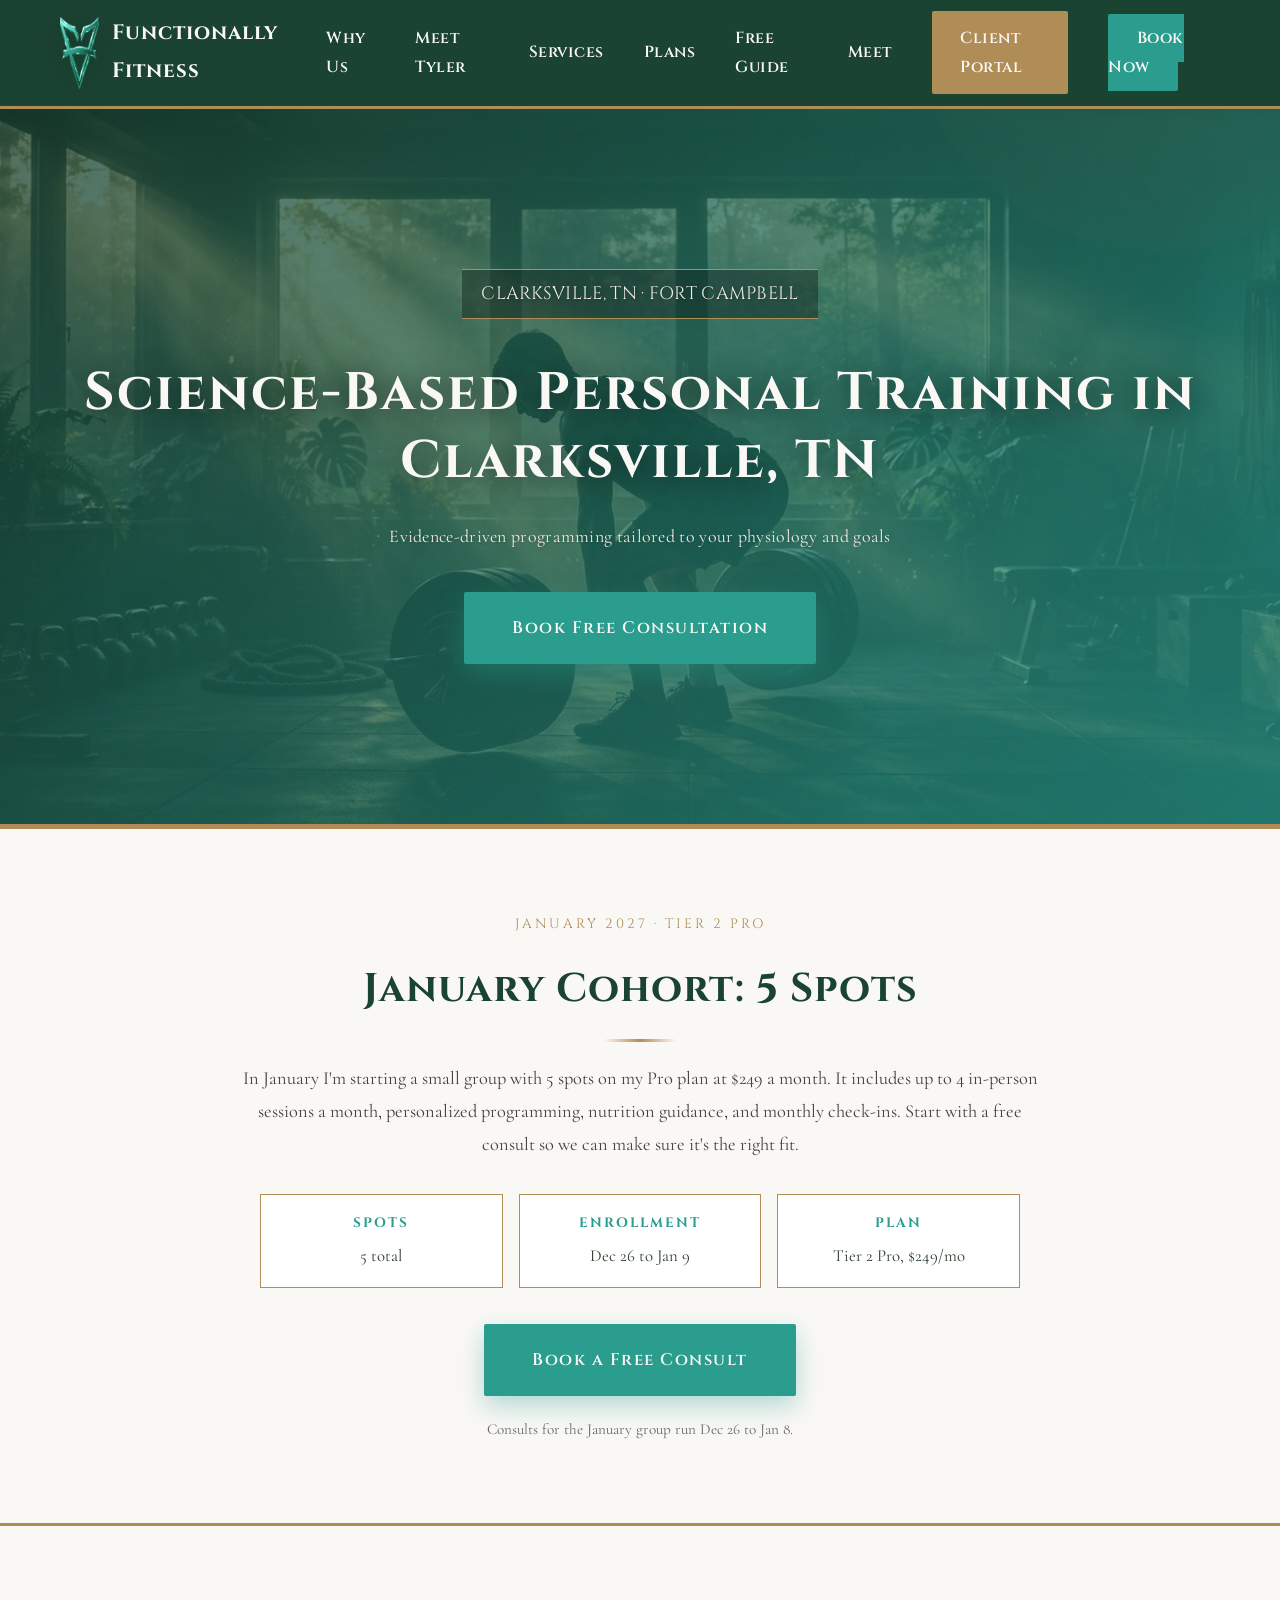
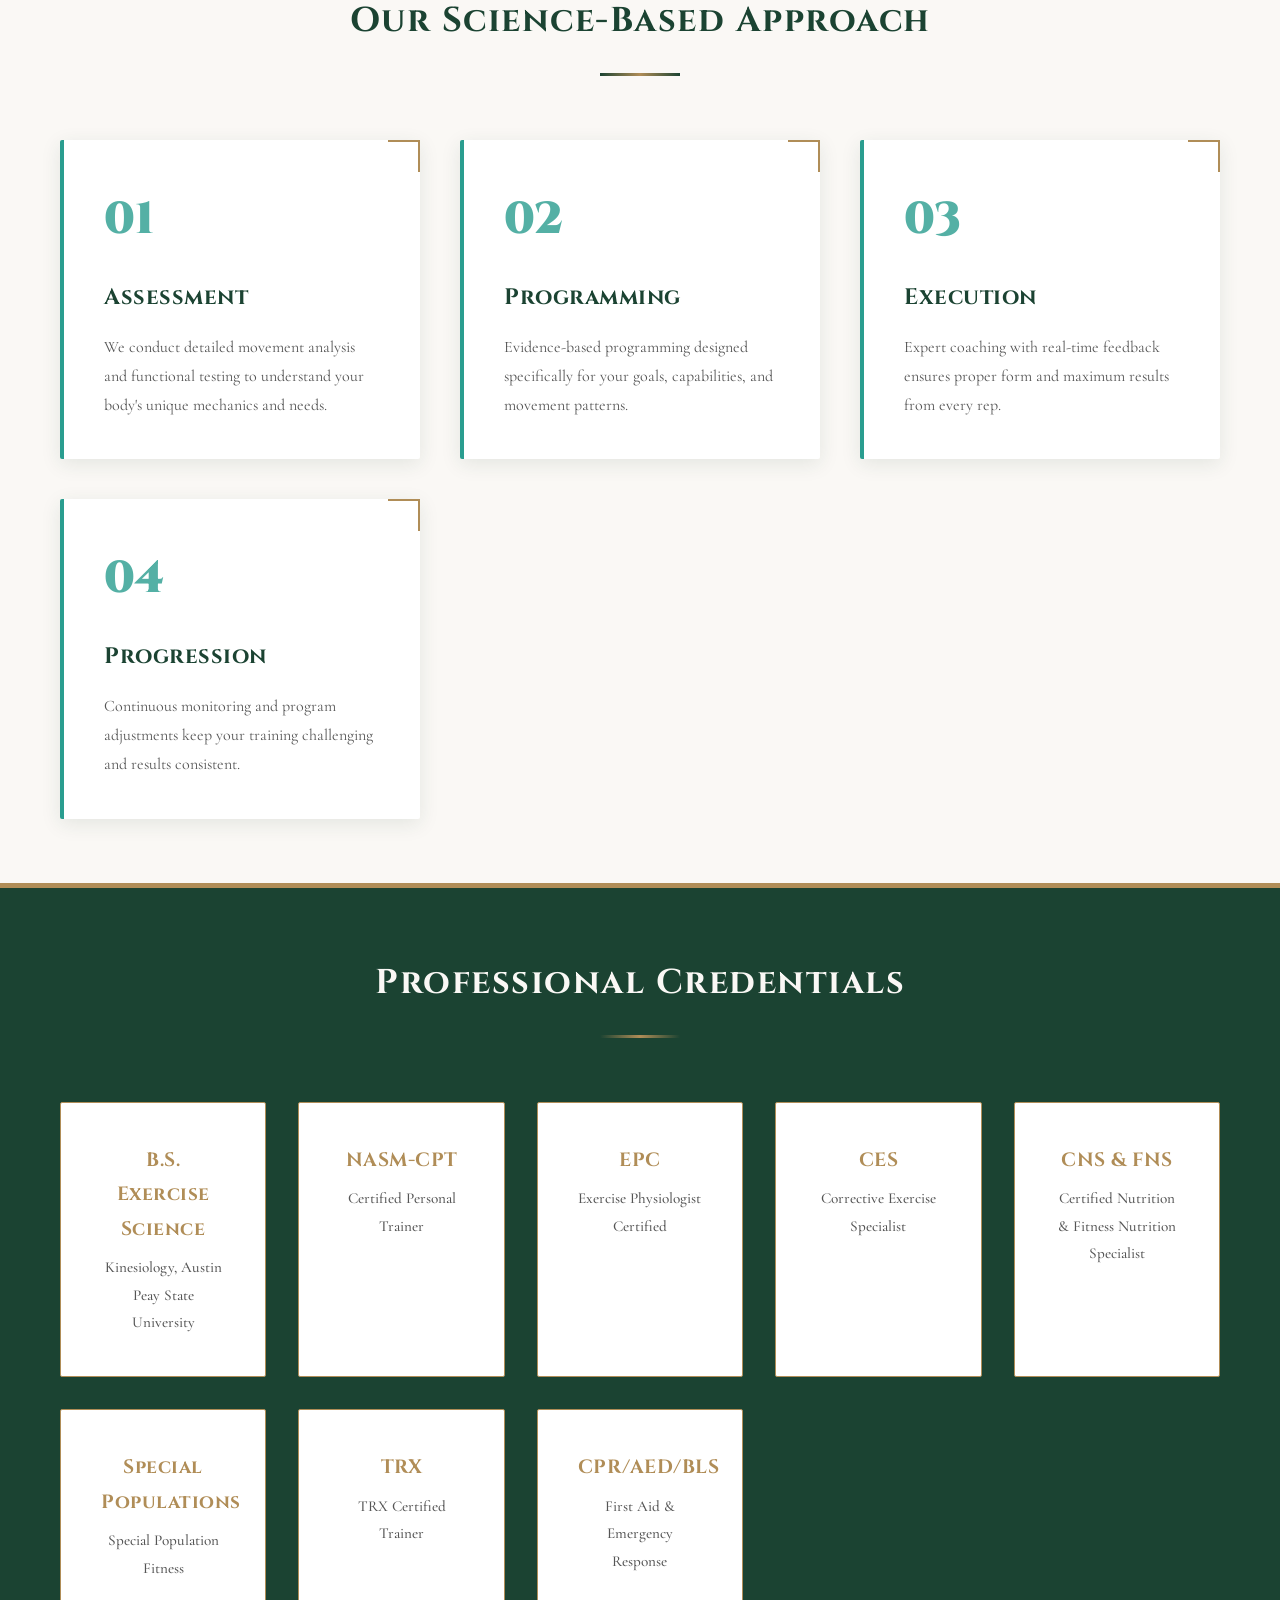
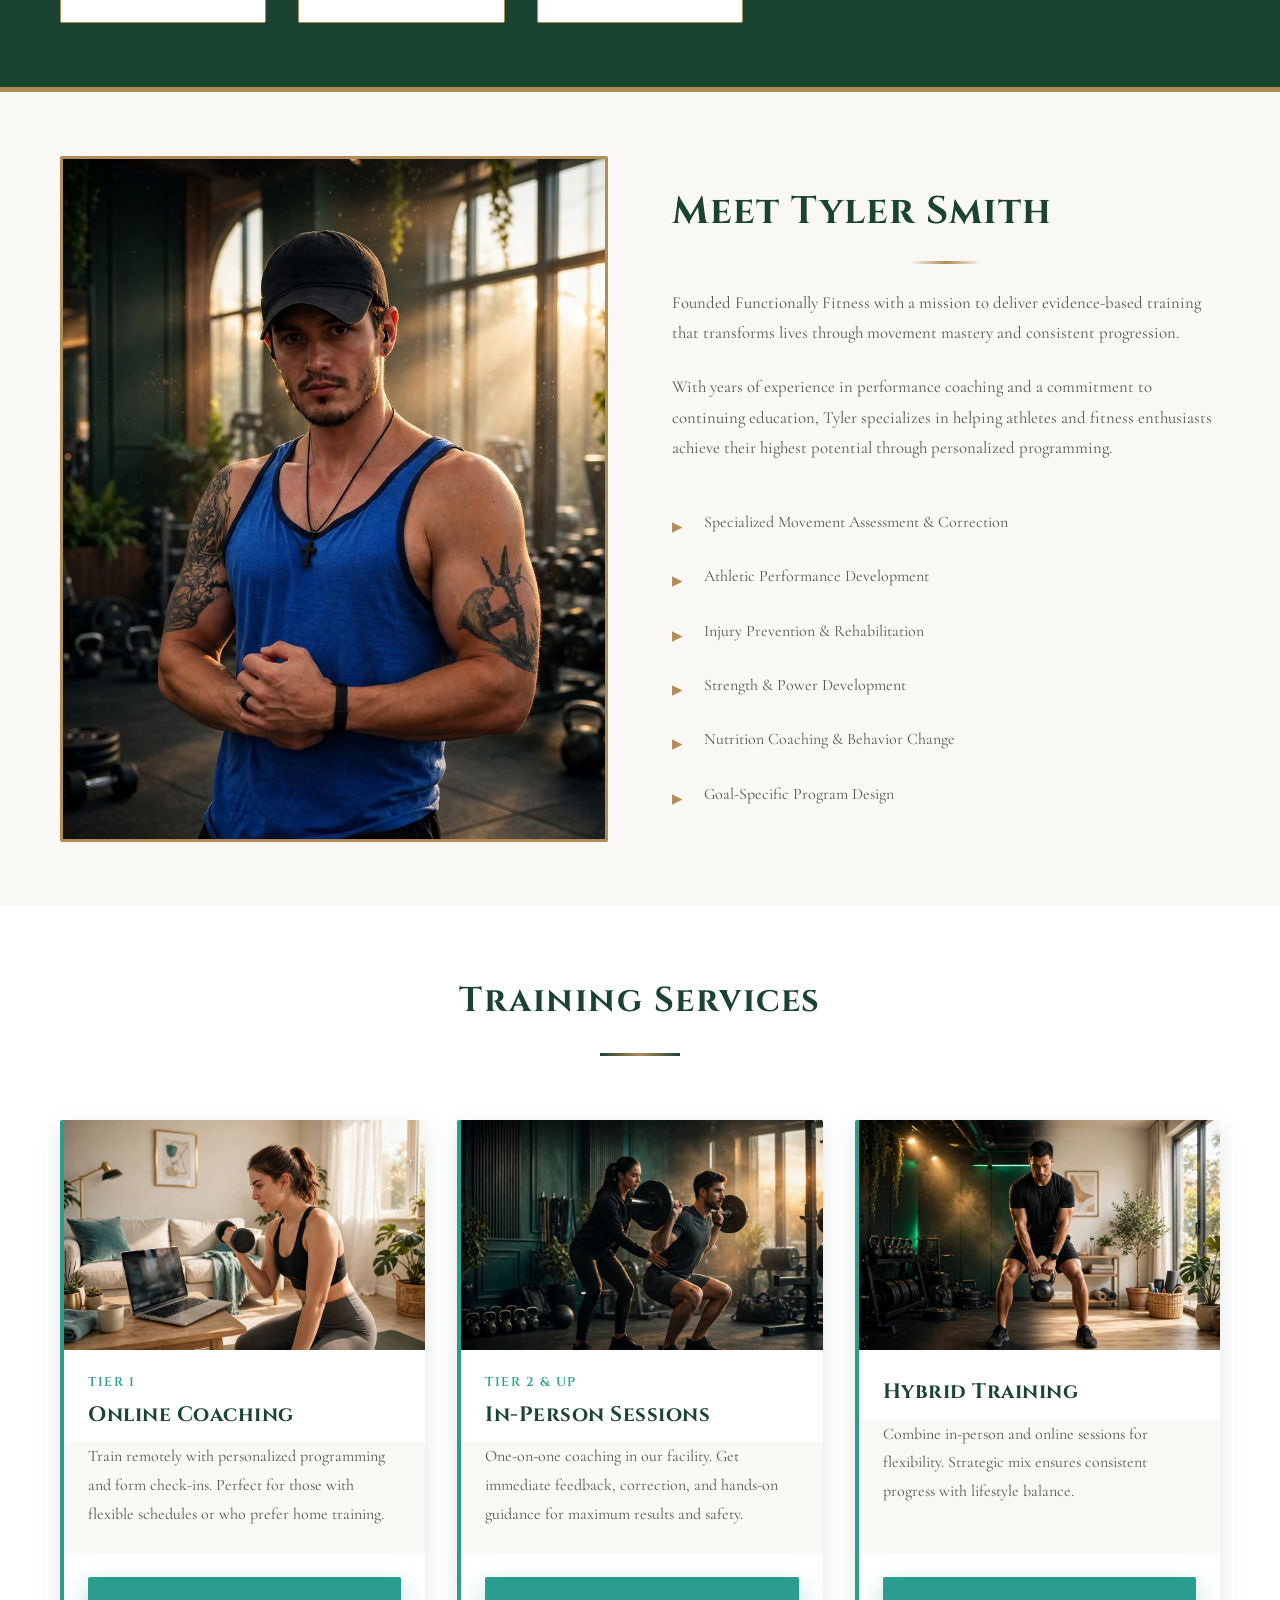
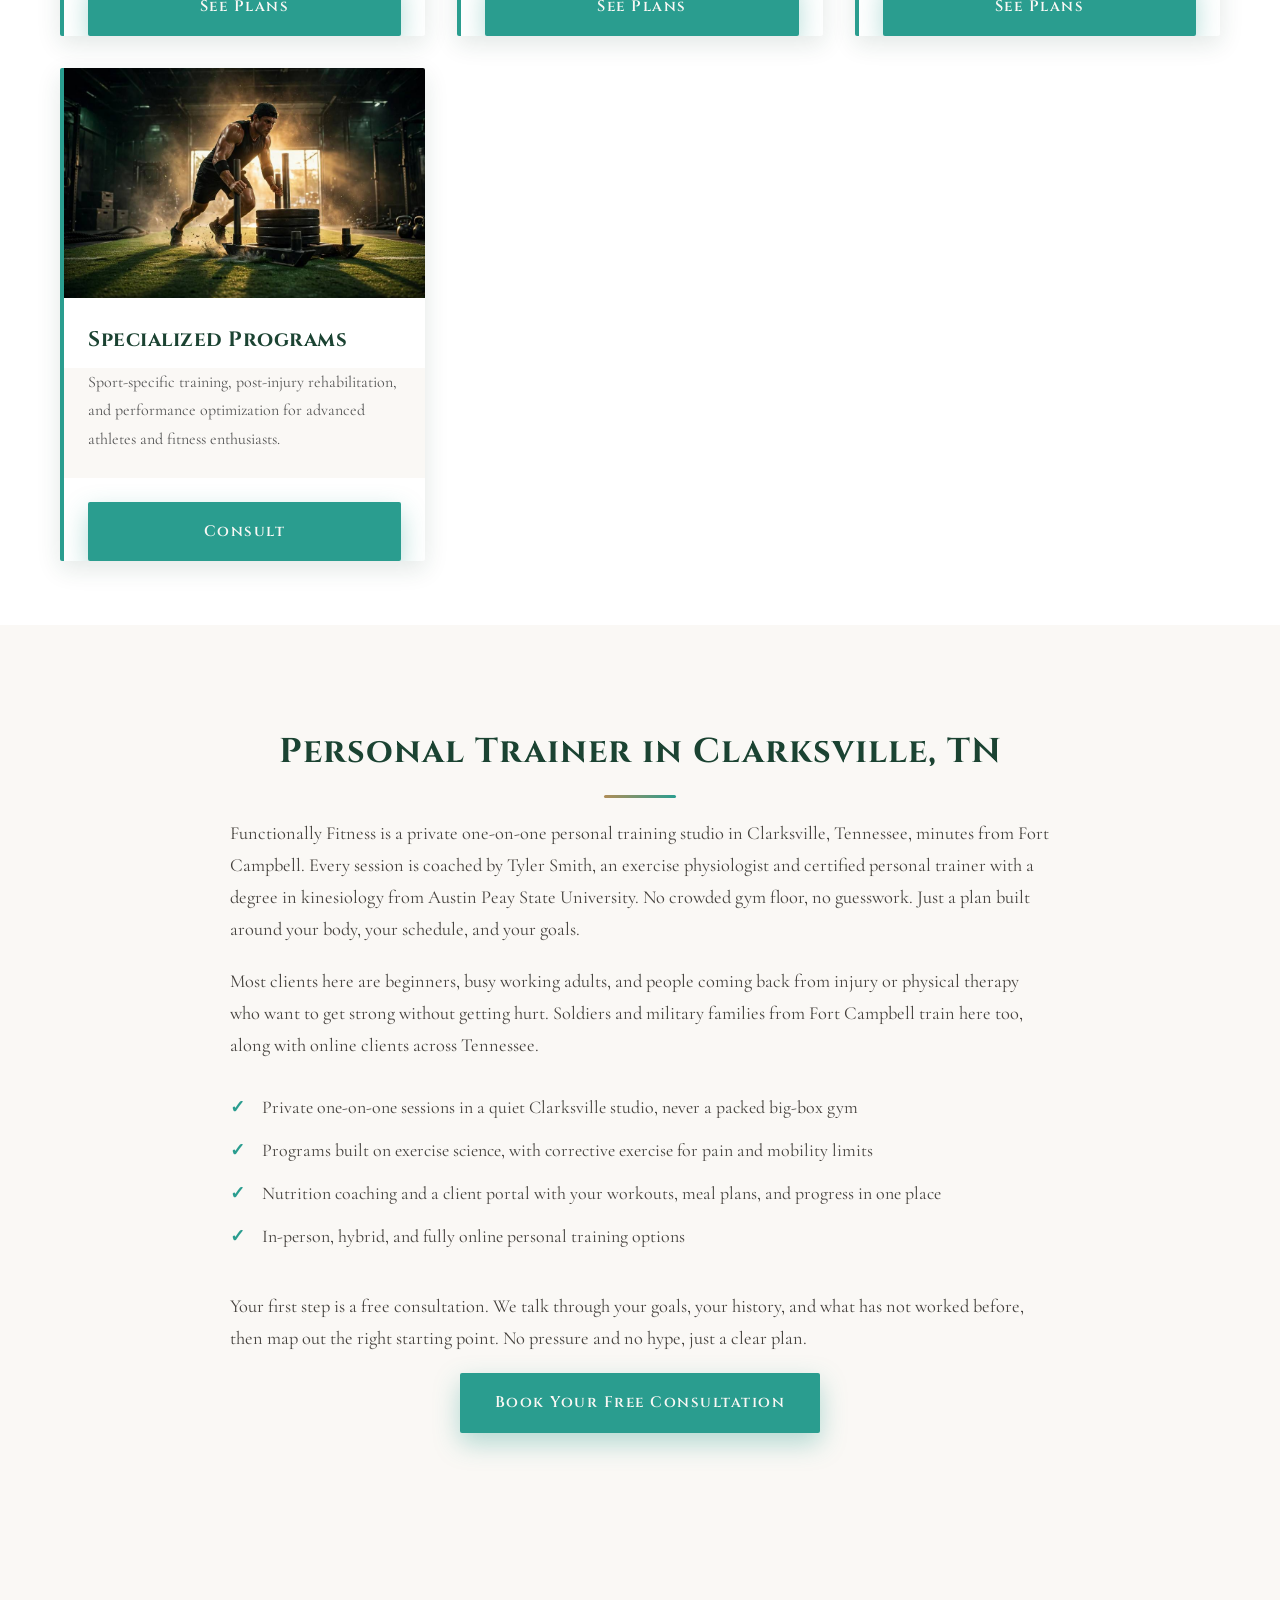
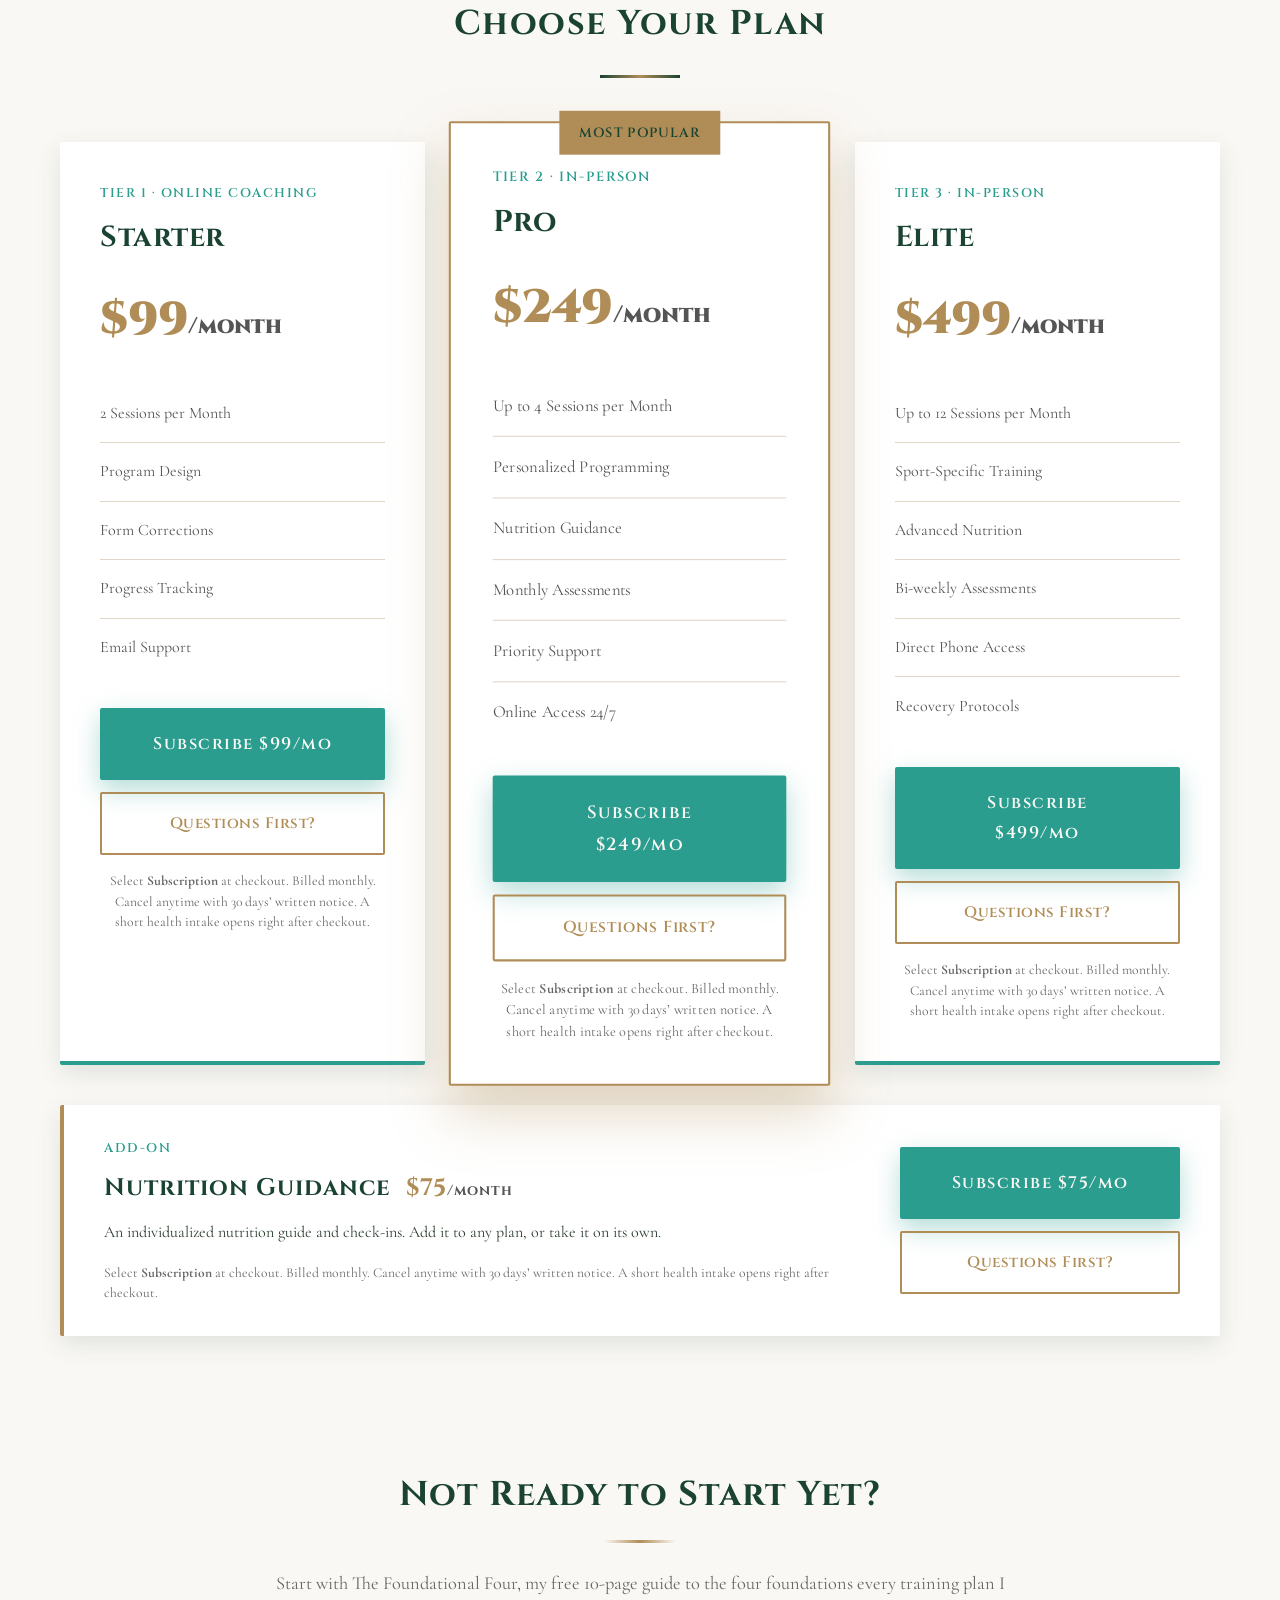
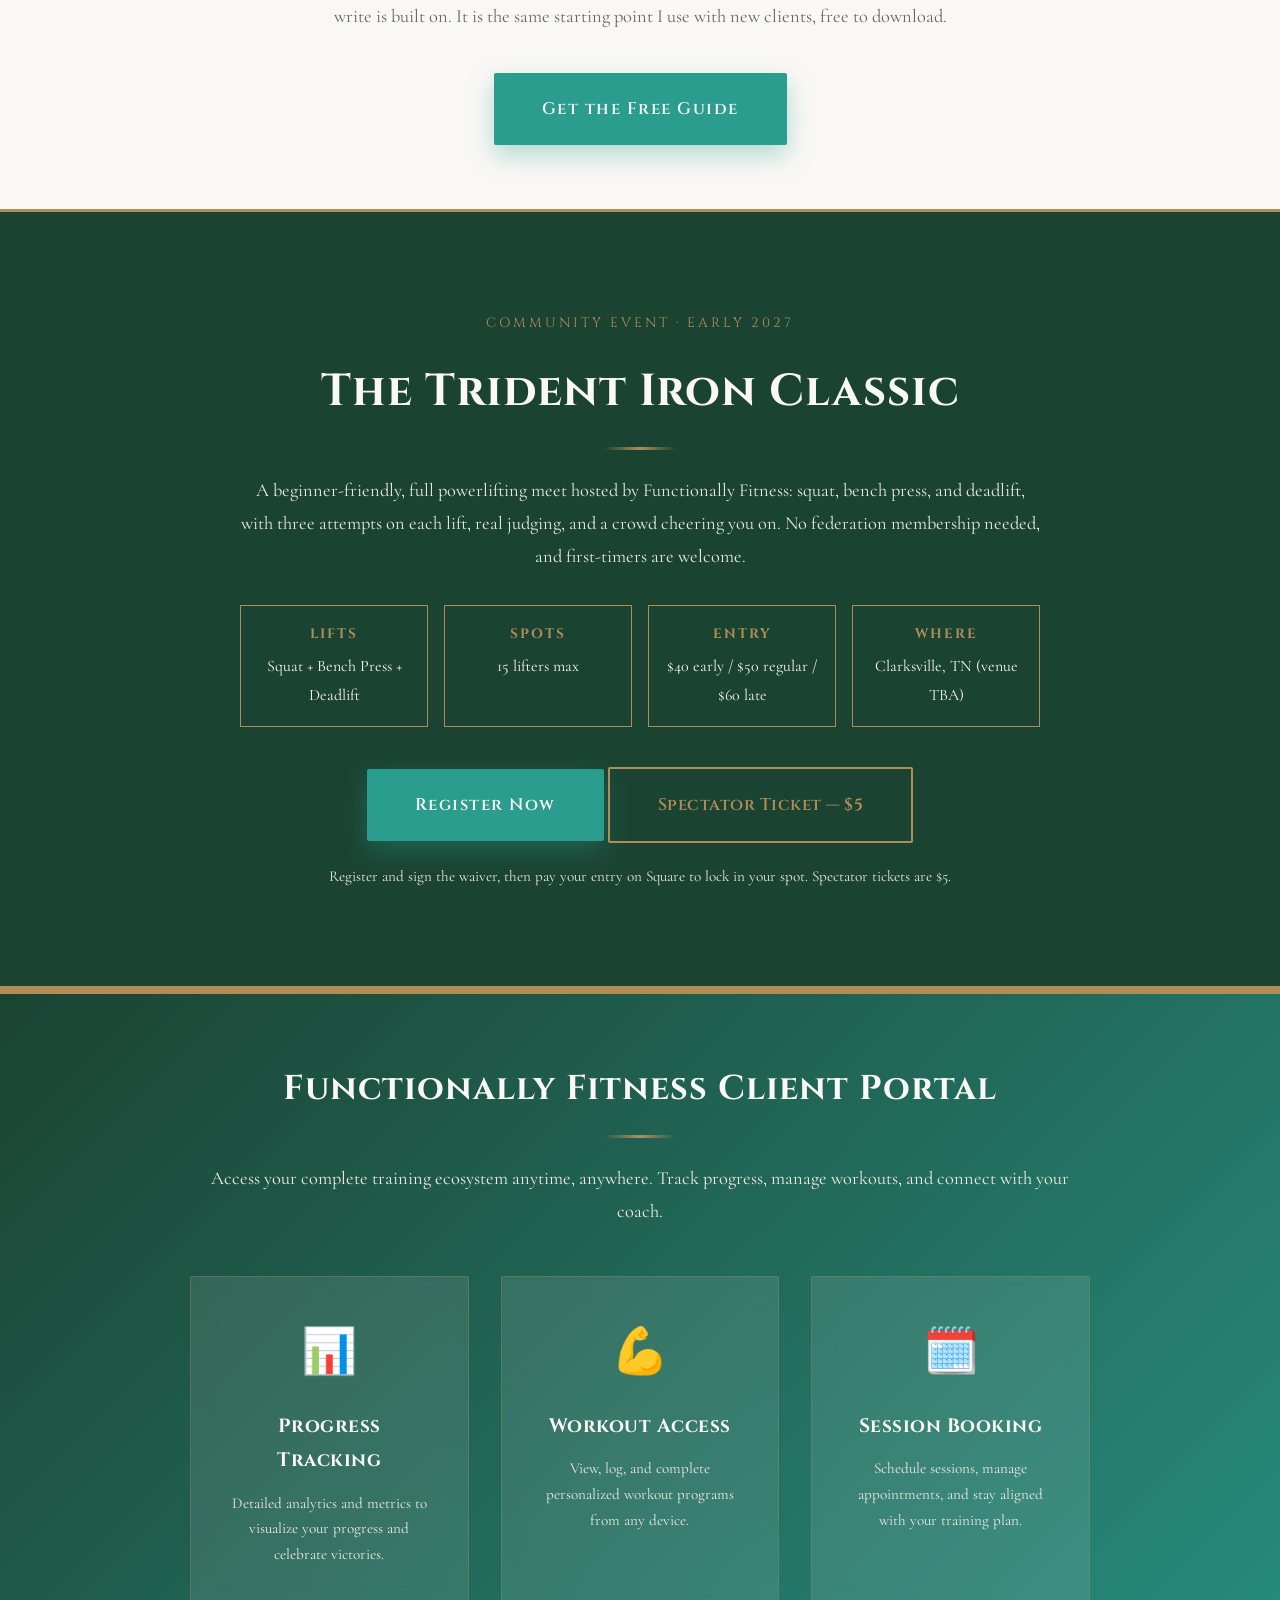
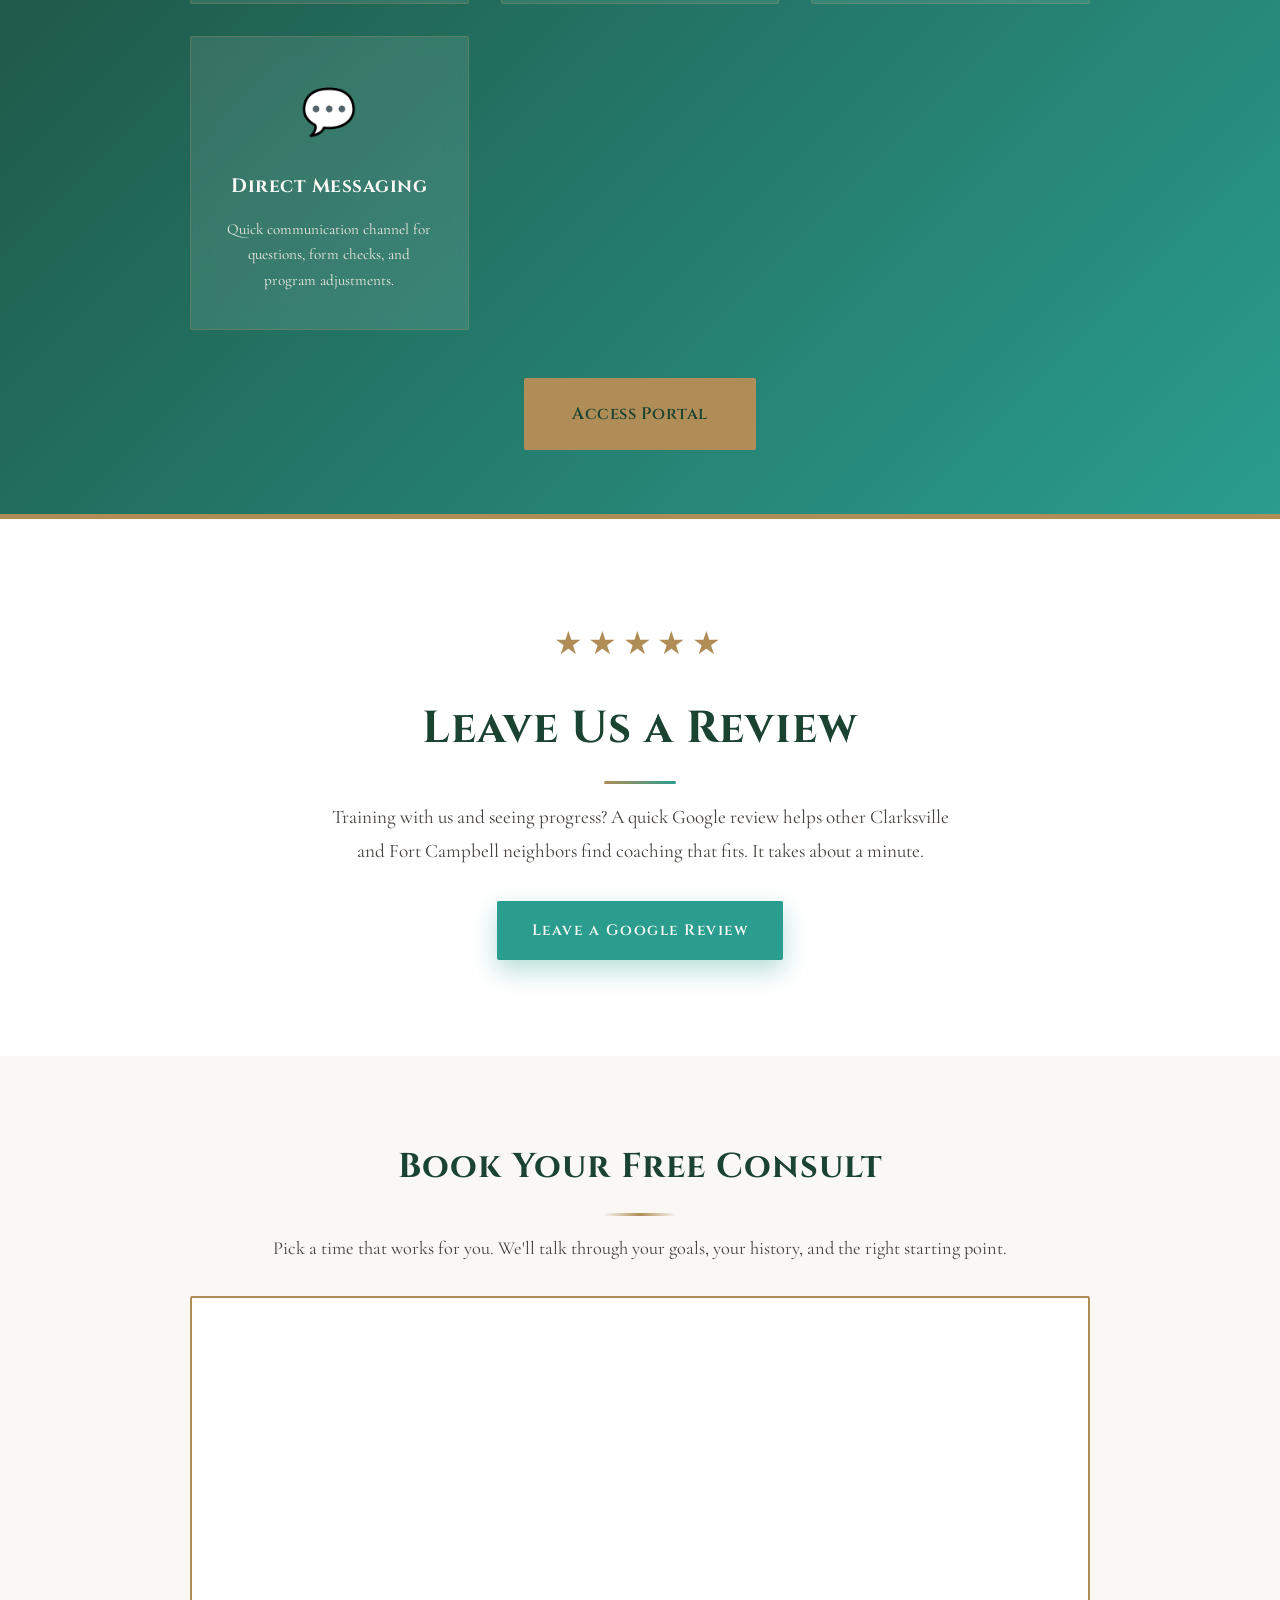
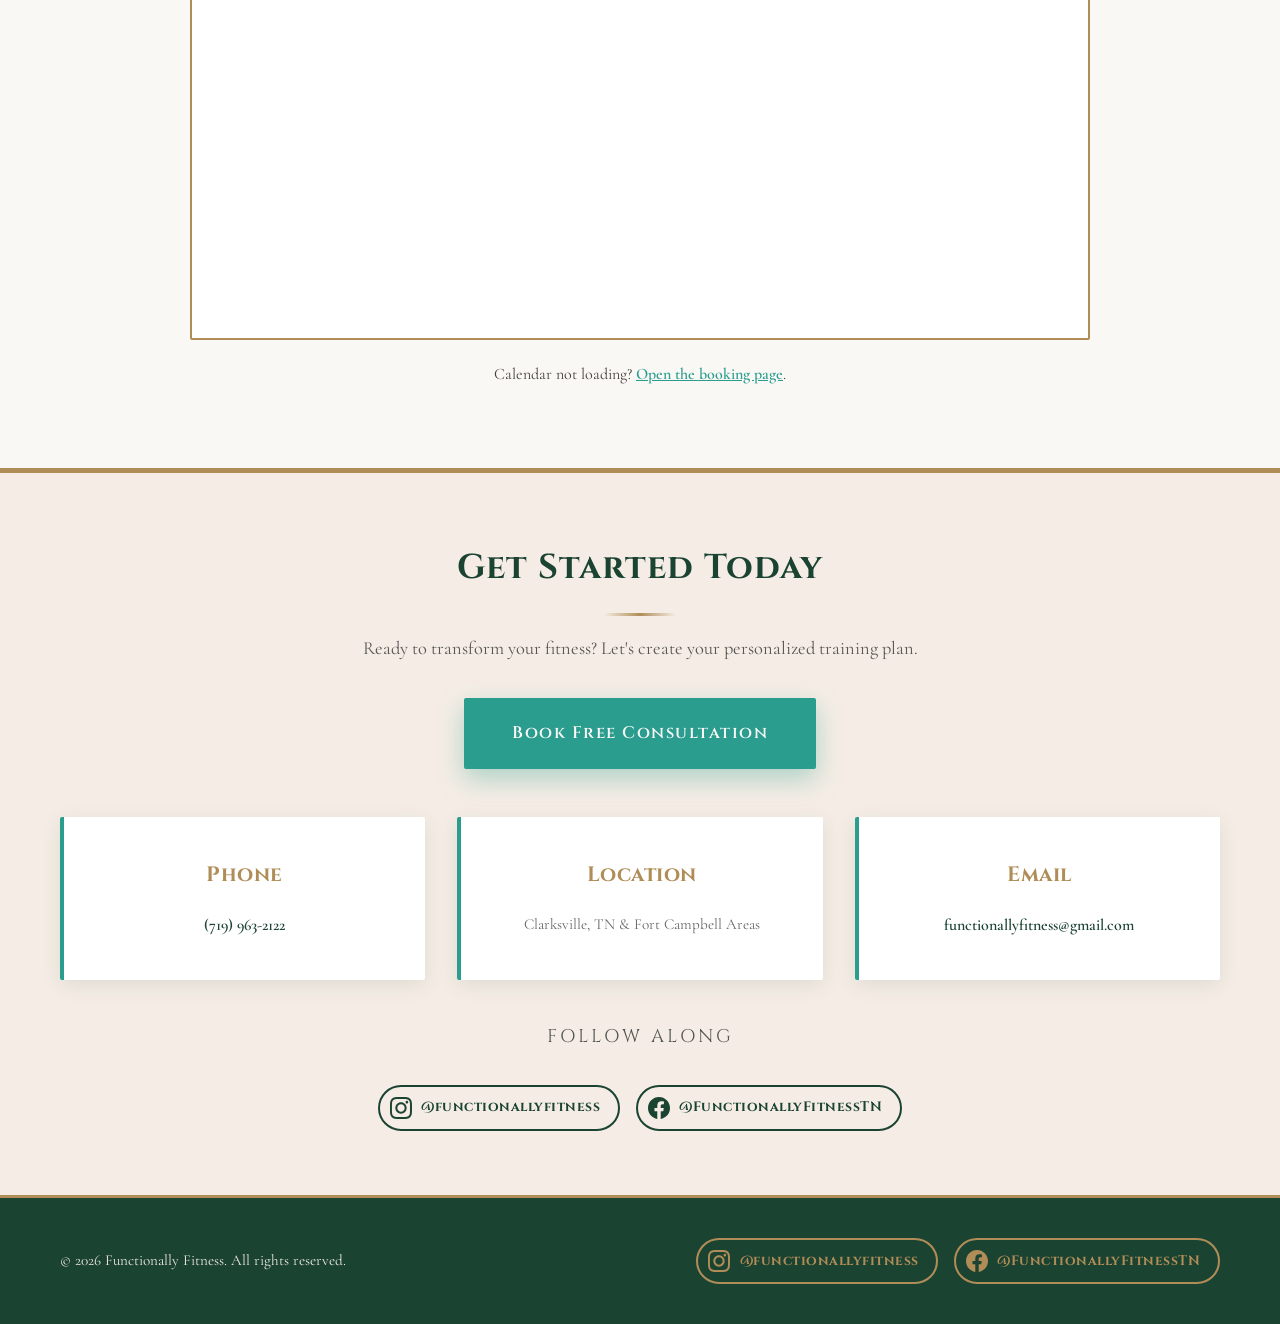
==== commit a0934b2e: "Add spectator ticket link to Trident Iron Classic section Add spectator ticket link to Trident Iron " ====
--- a/index.html
+++ b/index.html
@@ -1778,7 +1778,8 @@
                     <li><strong>WHERE</strong>Clarksville, TN (venue TBA)</li>
                 </ul>
                 <a href="https://form.jotform.com/263265590443056" class="btn btn-primary btn-large" target="_blank" rel="noopener">Register Now</a>
-                <p class="event-note">Register and sign the waiver, then pay your entry on Square to lock in your spot. Spectators are free.</p>
+                <a href="https://square.link/u/s1FRTbGV" class="btn btn-secondary btn-large" target="_blank" rel="noopener">Spectator Ticket &mdash; $5</a>
+                <p class="event-note">Register and sign the waiver, then pay your entry on Square to lock in your spot. Spectator tickets are $5.</p>
             </div>
         </div>
     </section>
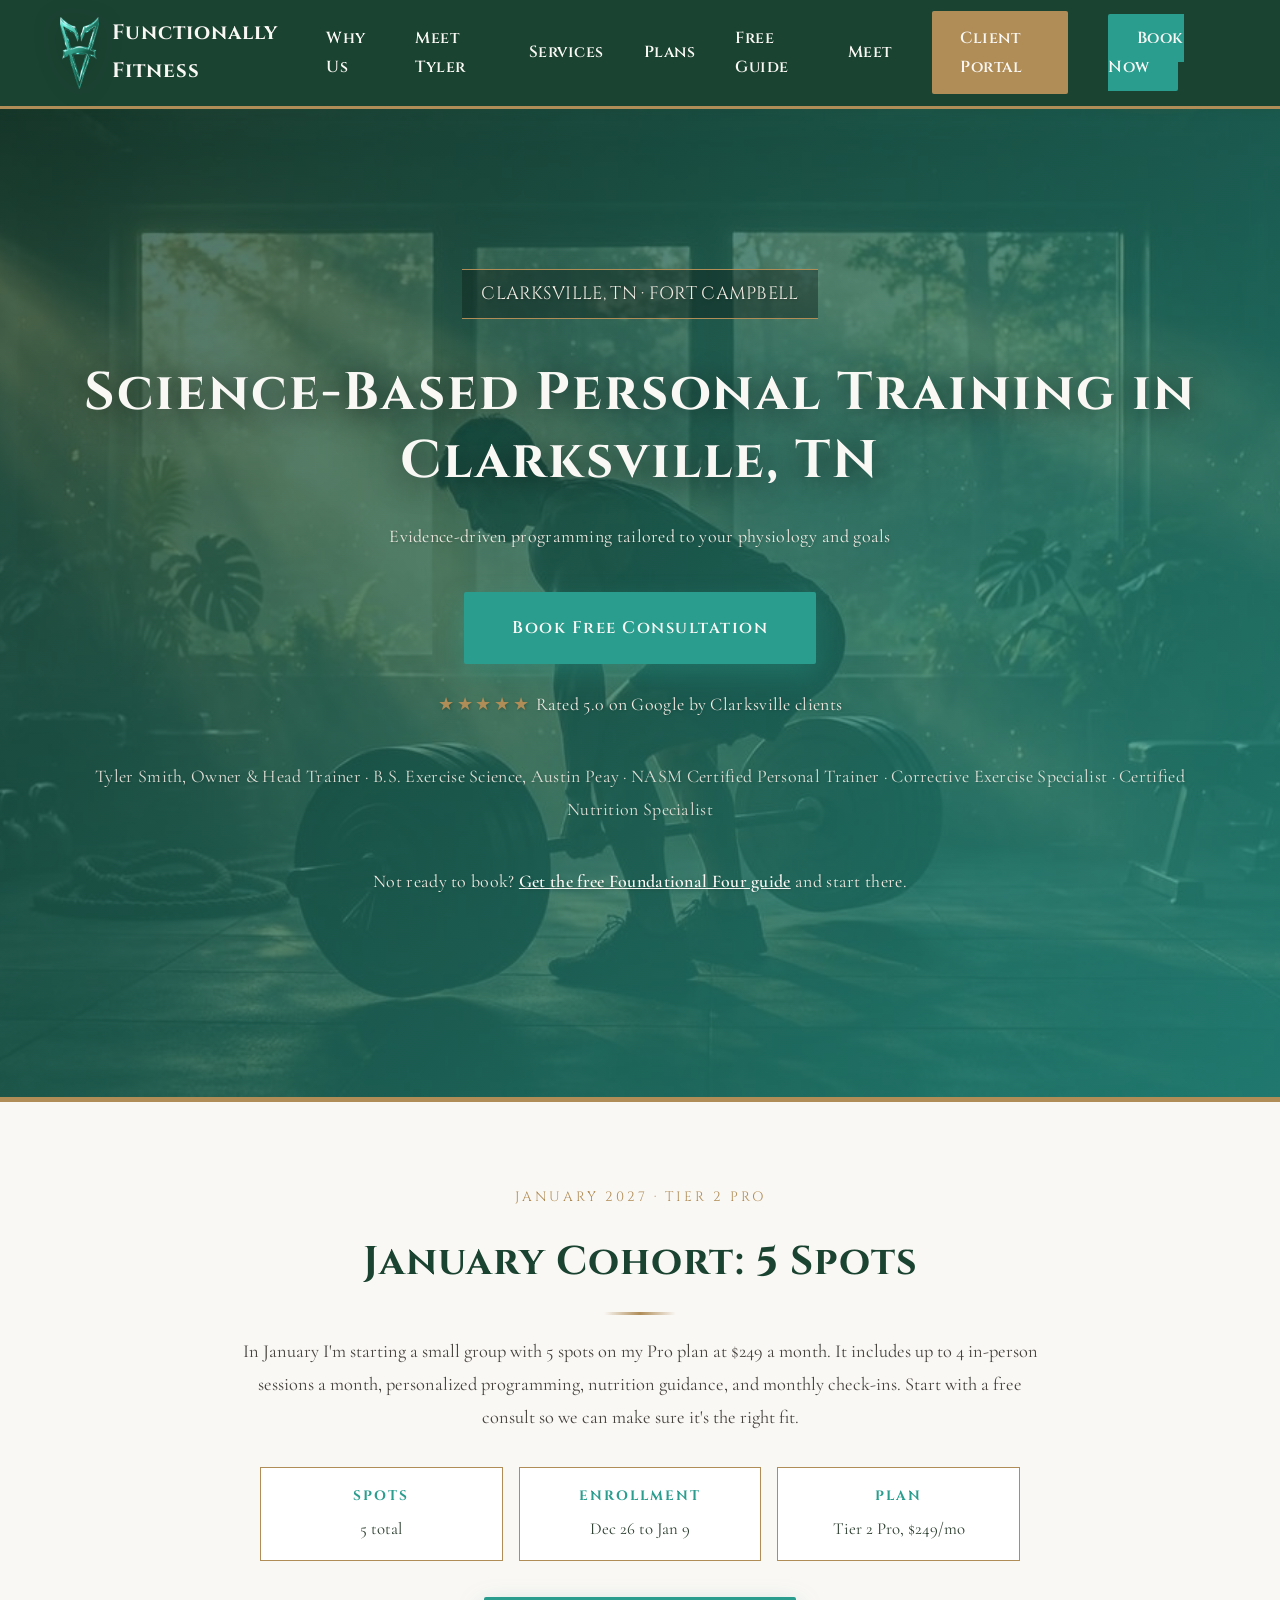
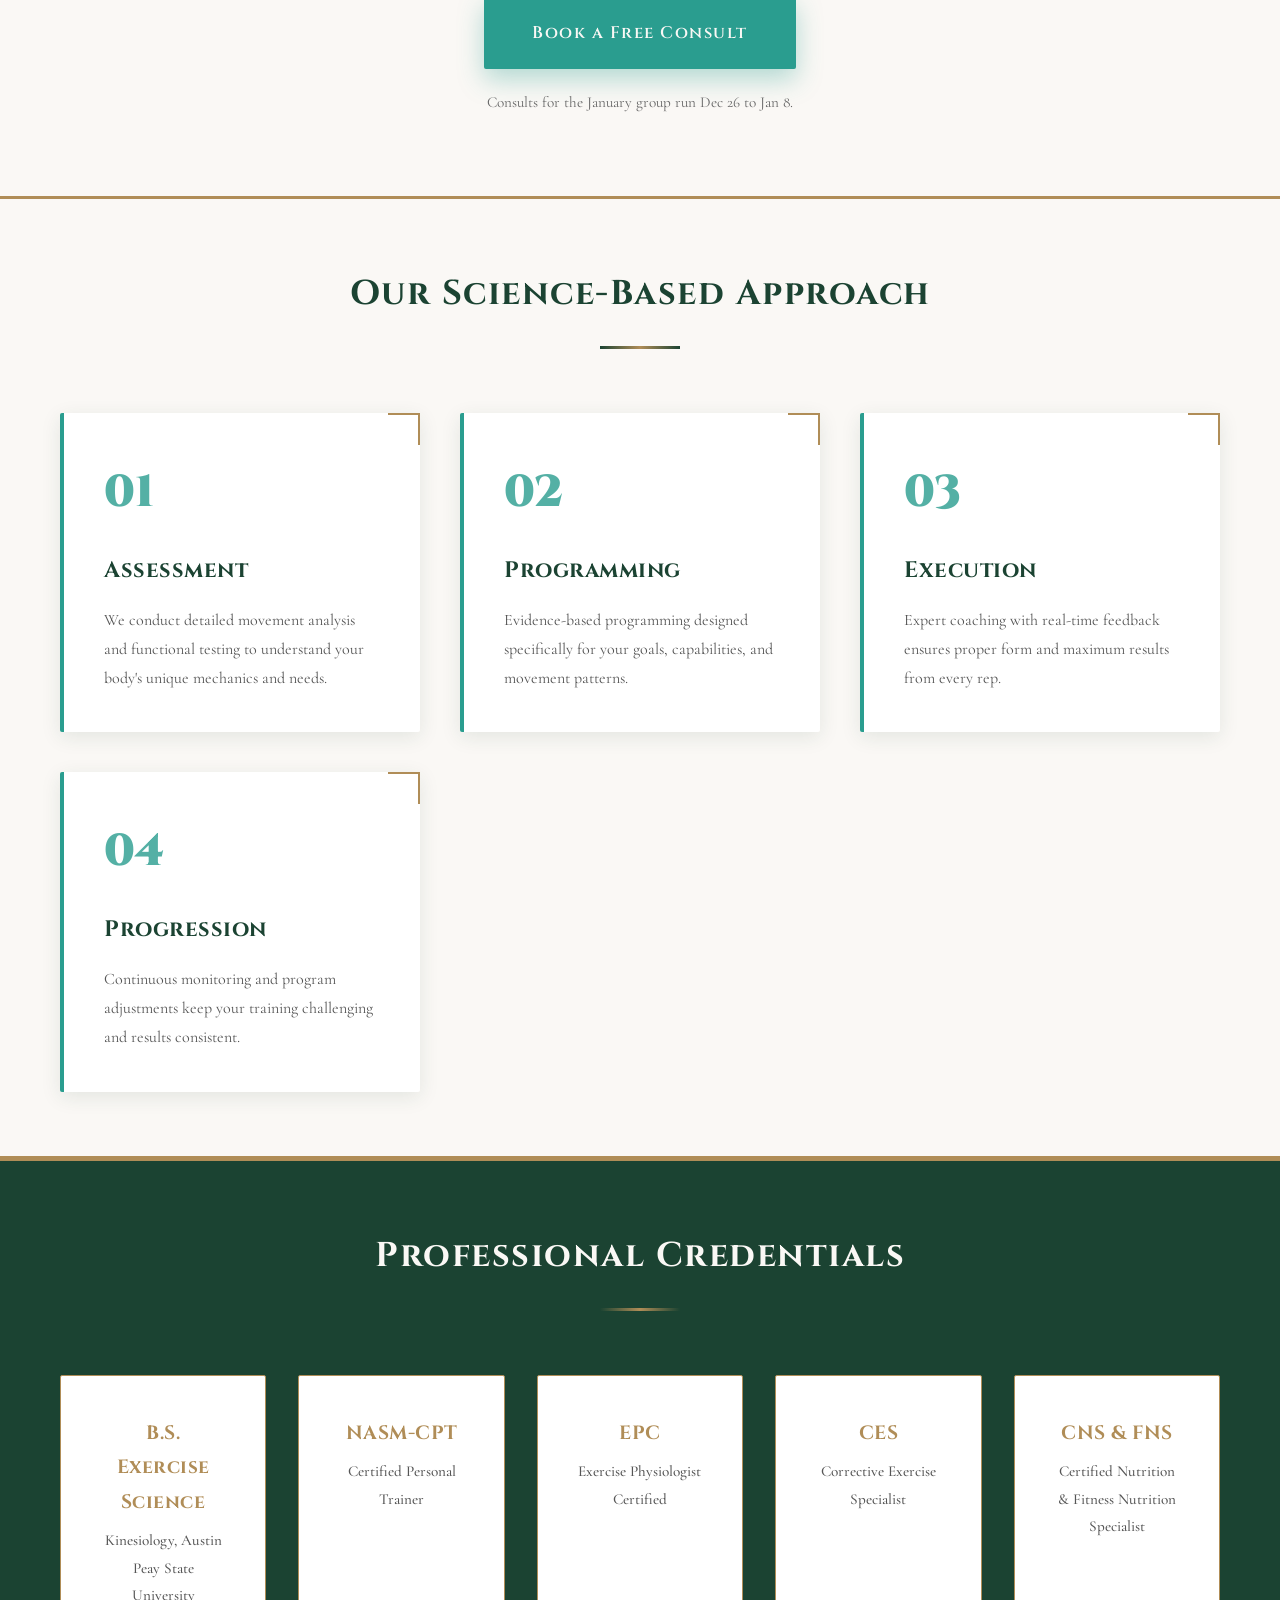
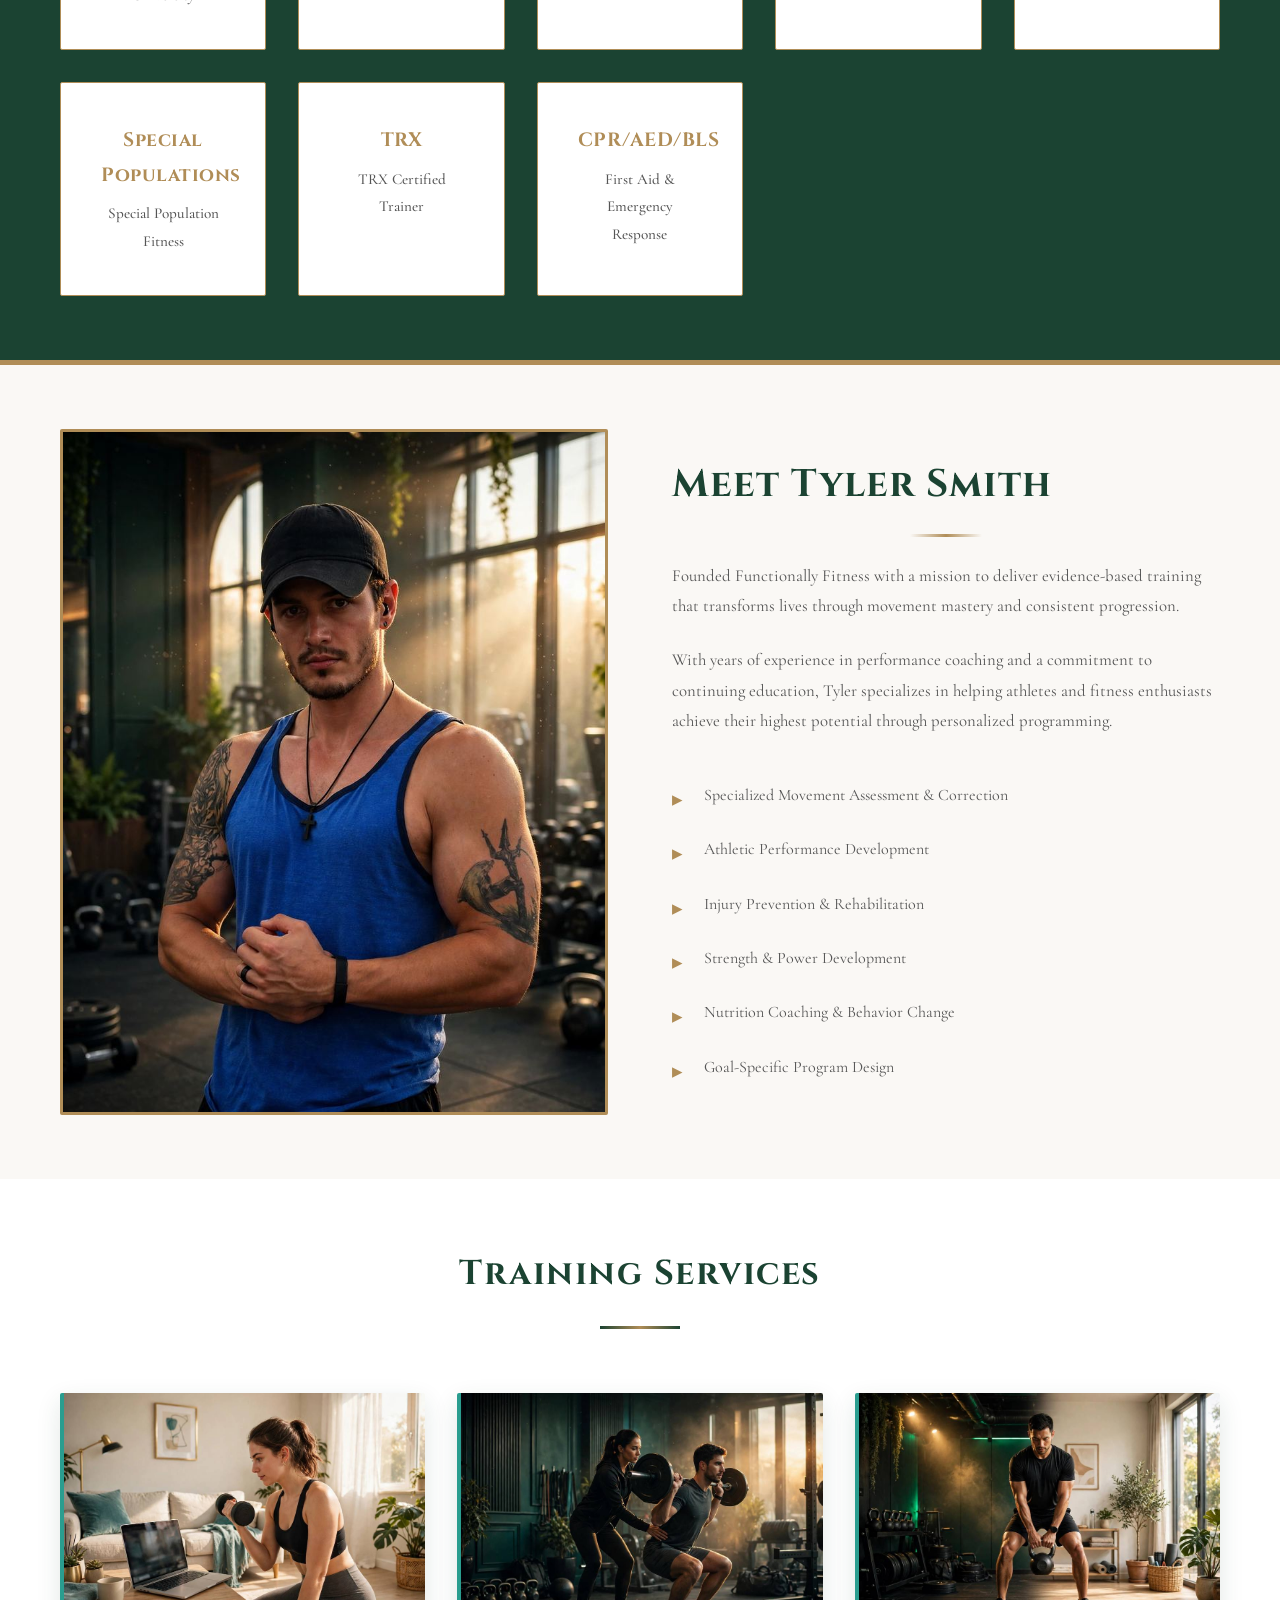
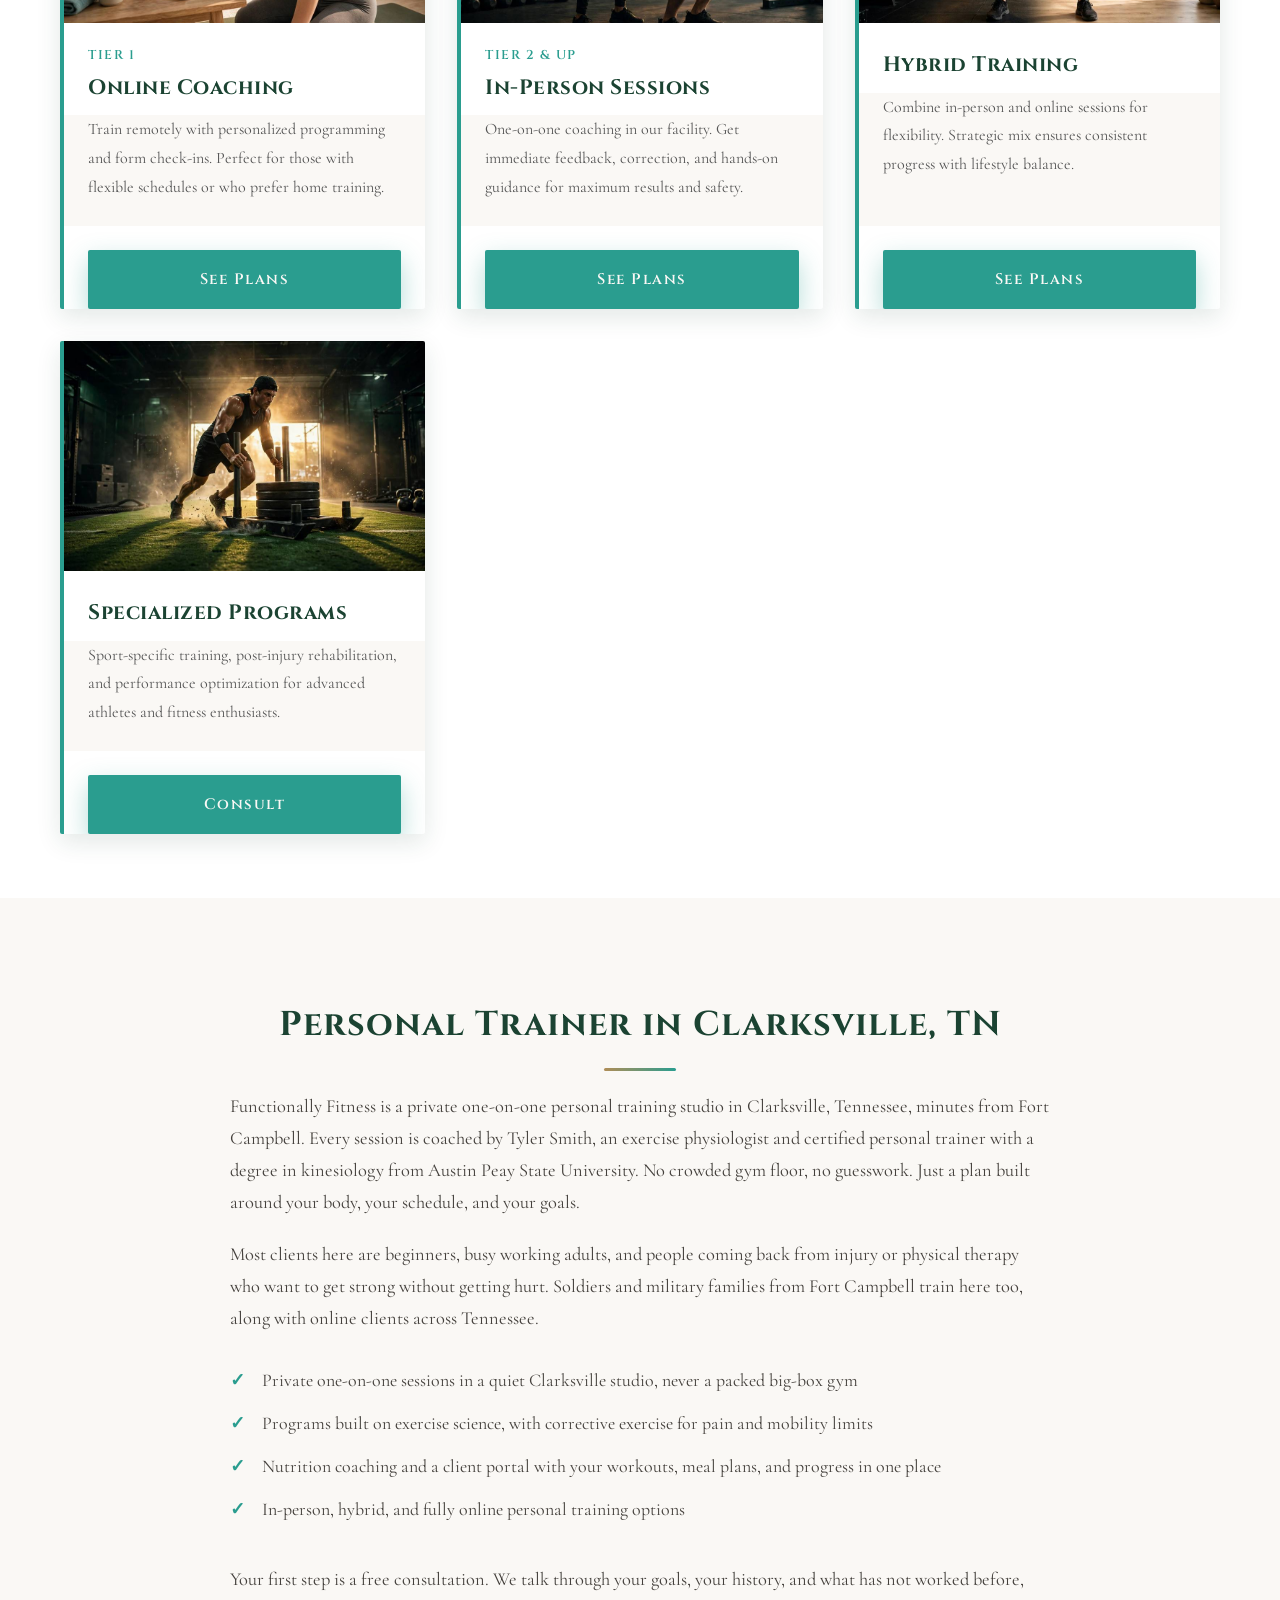
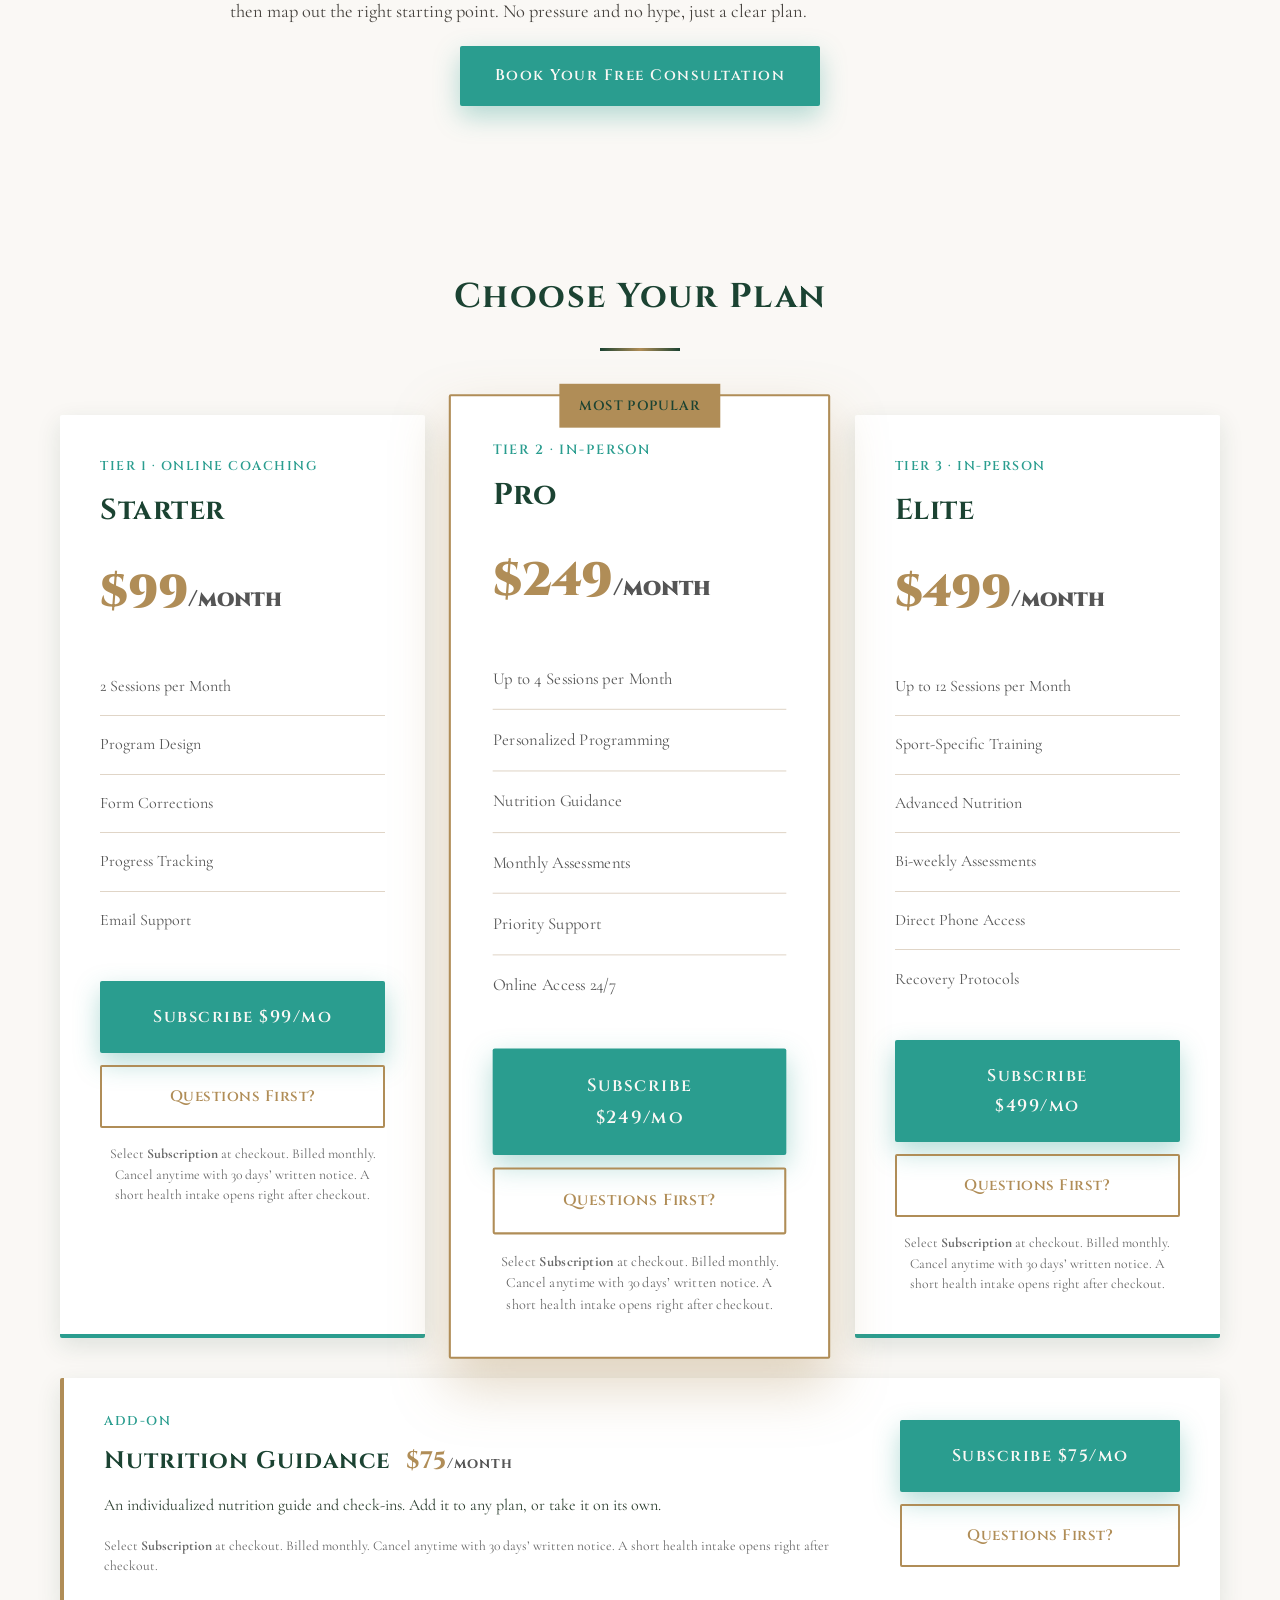
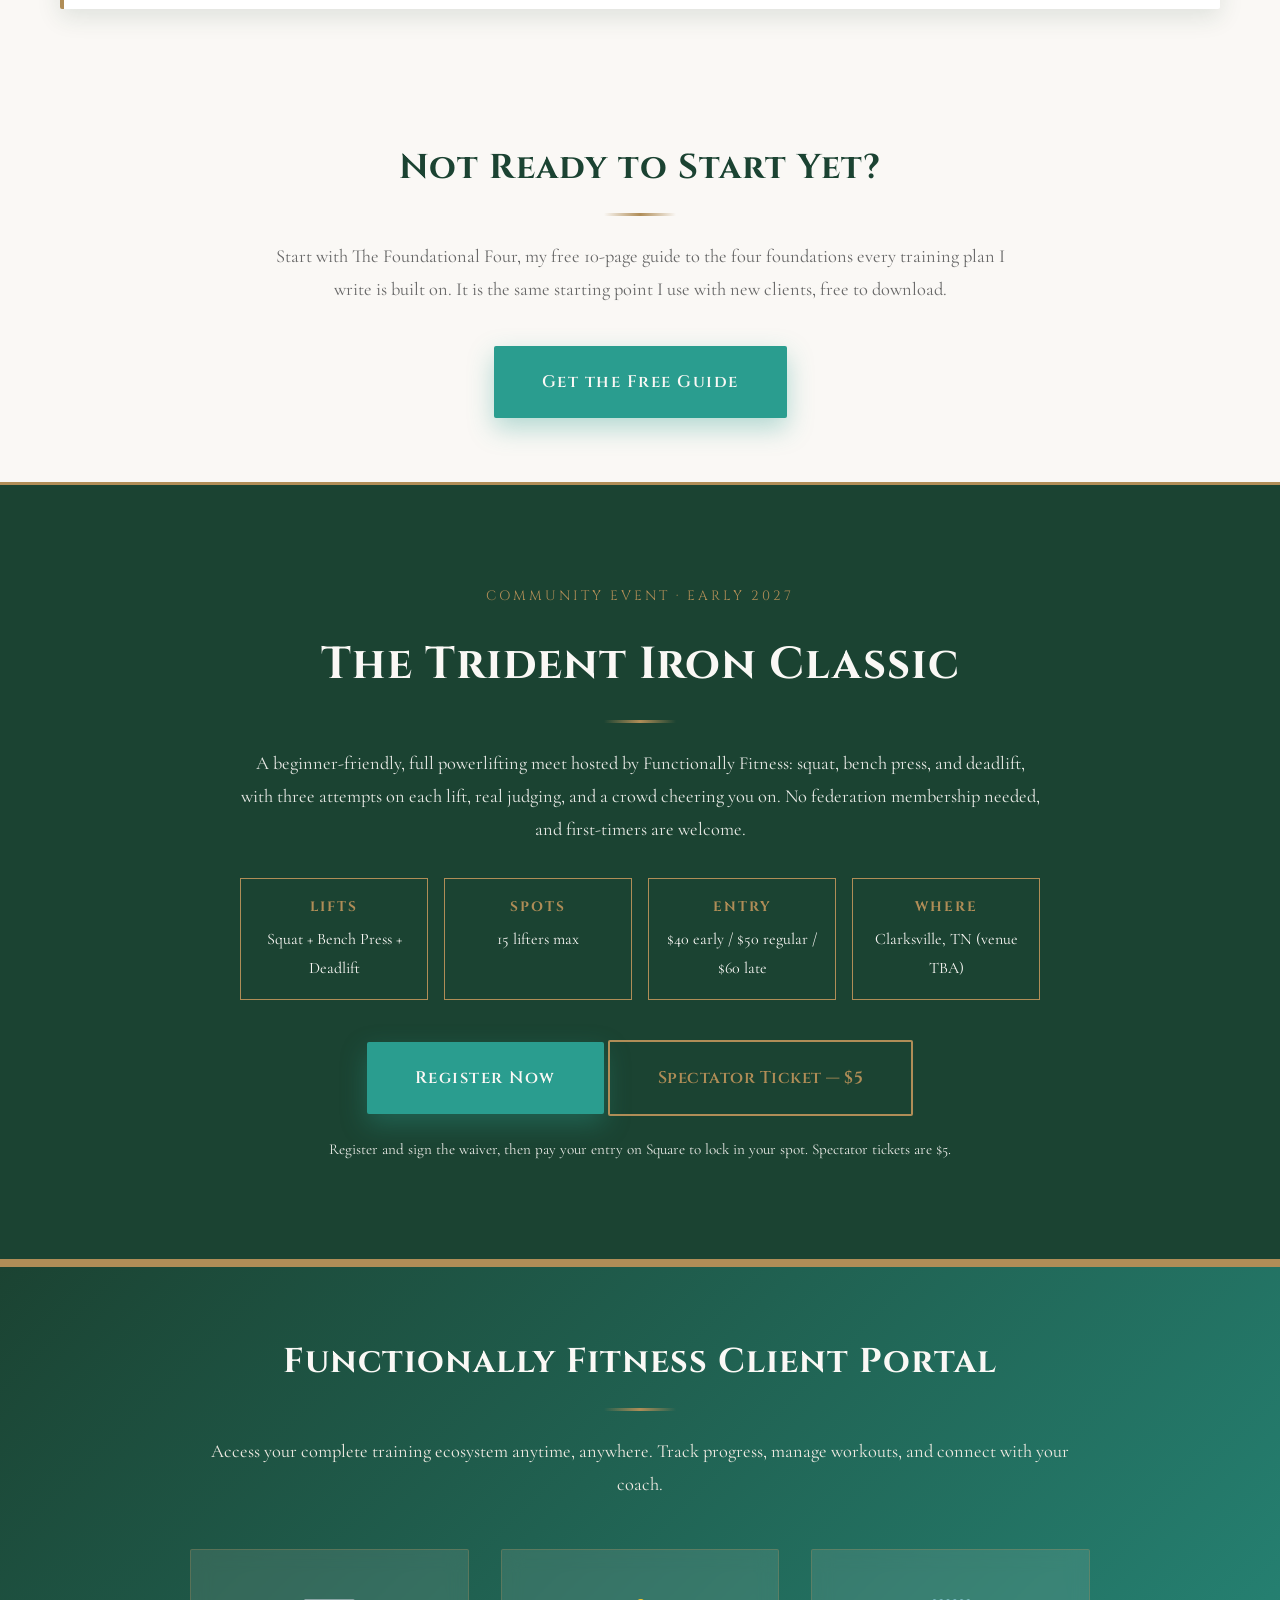
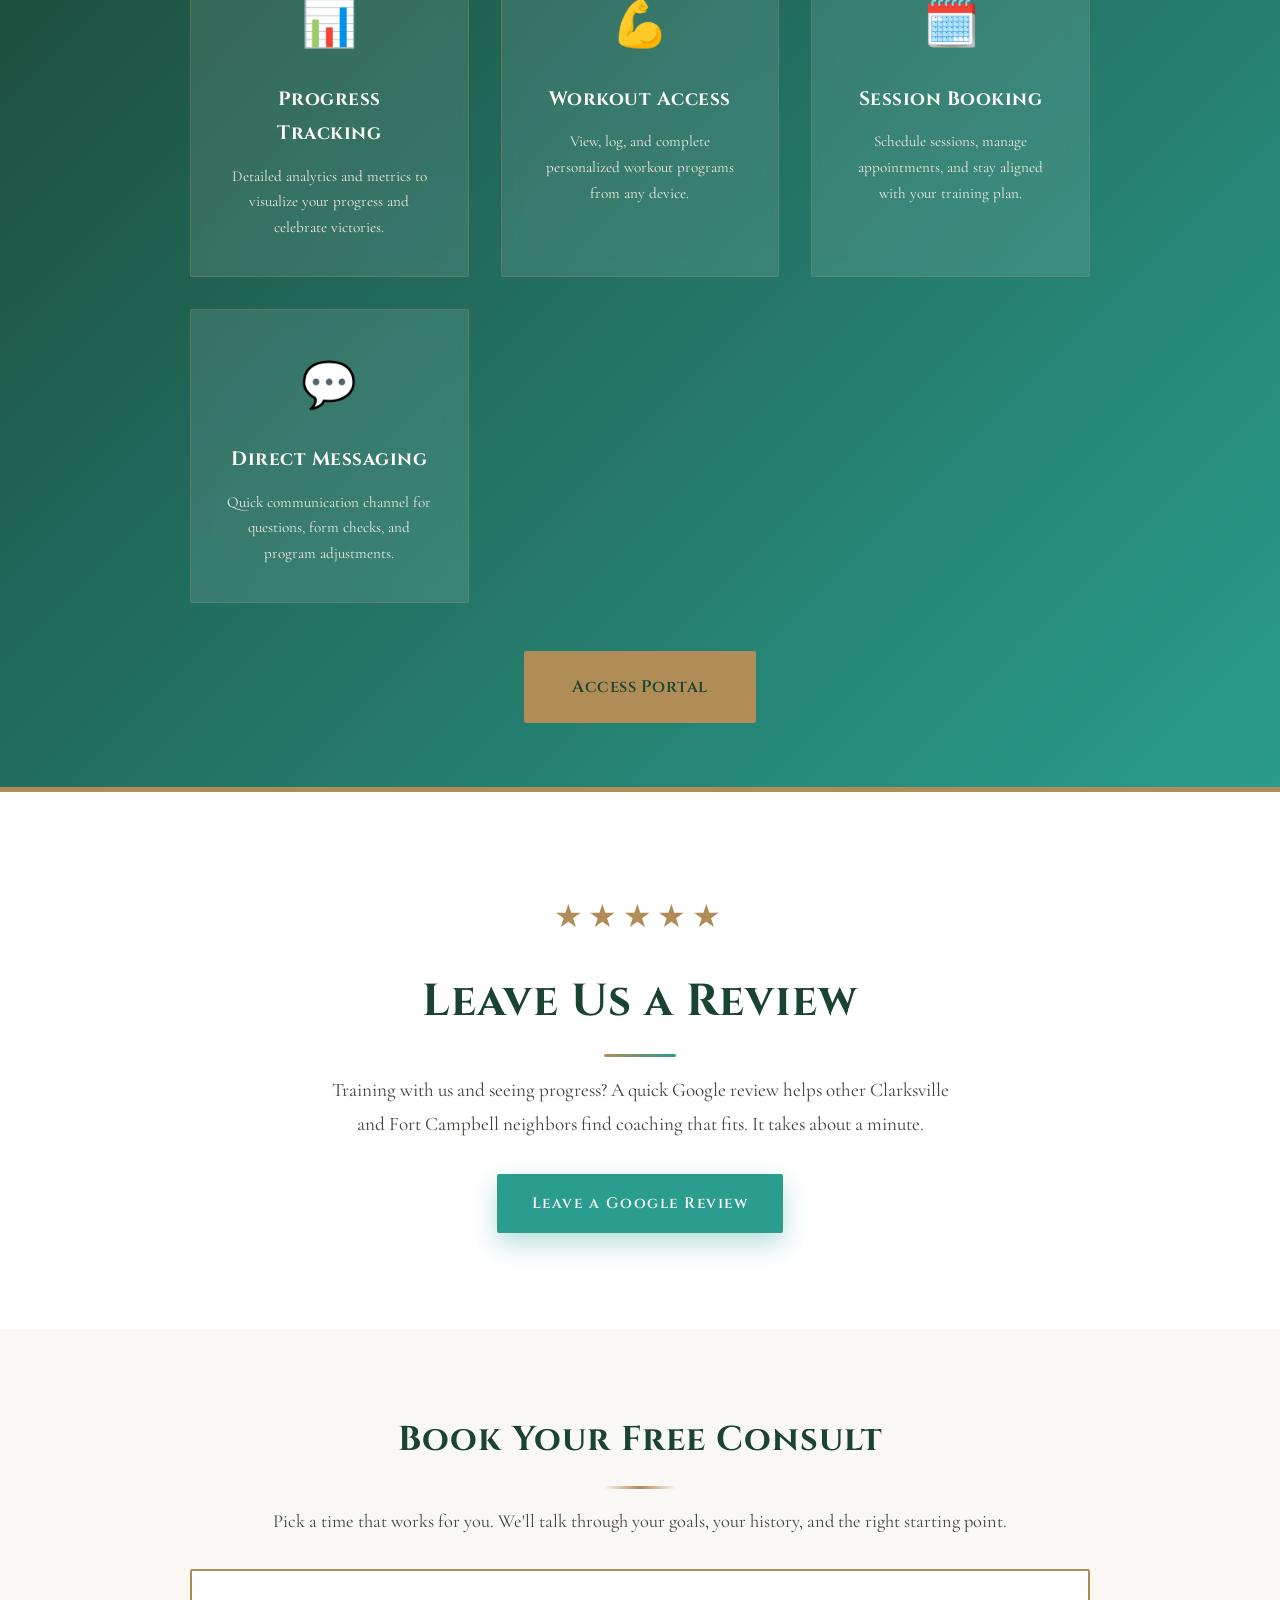
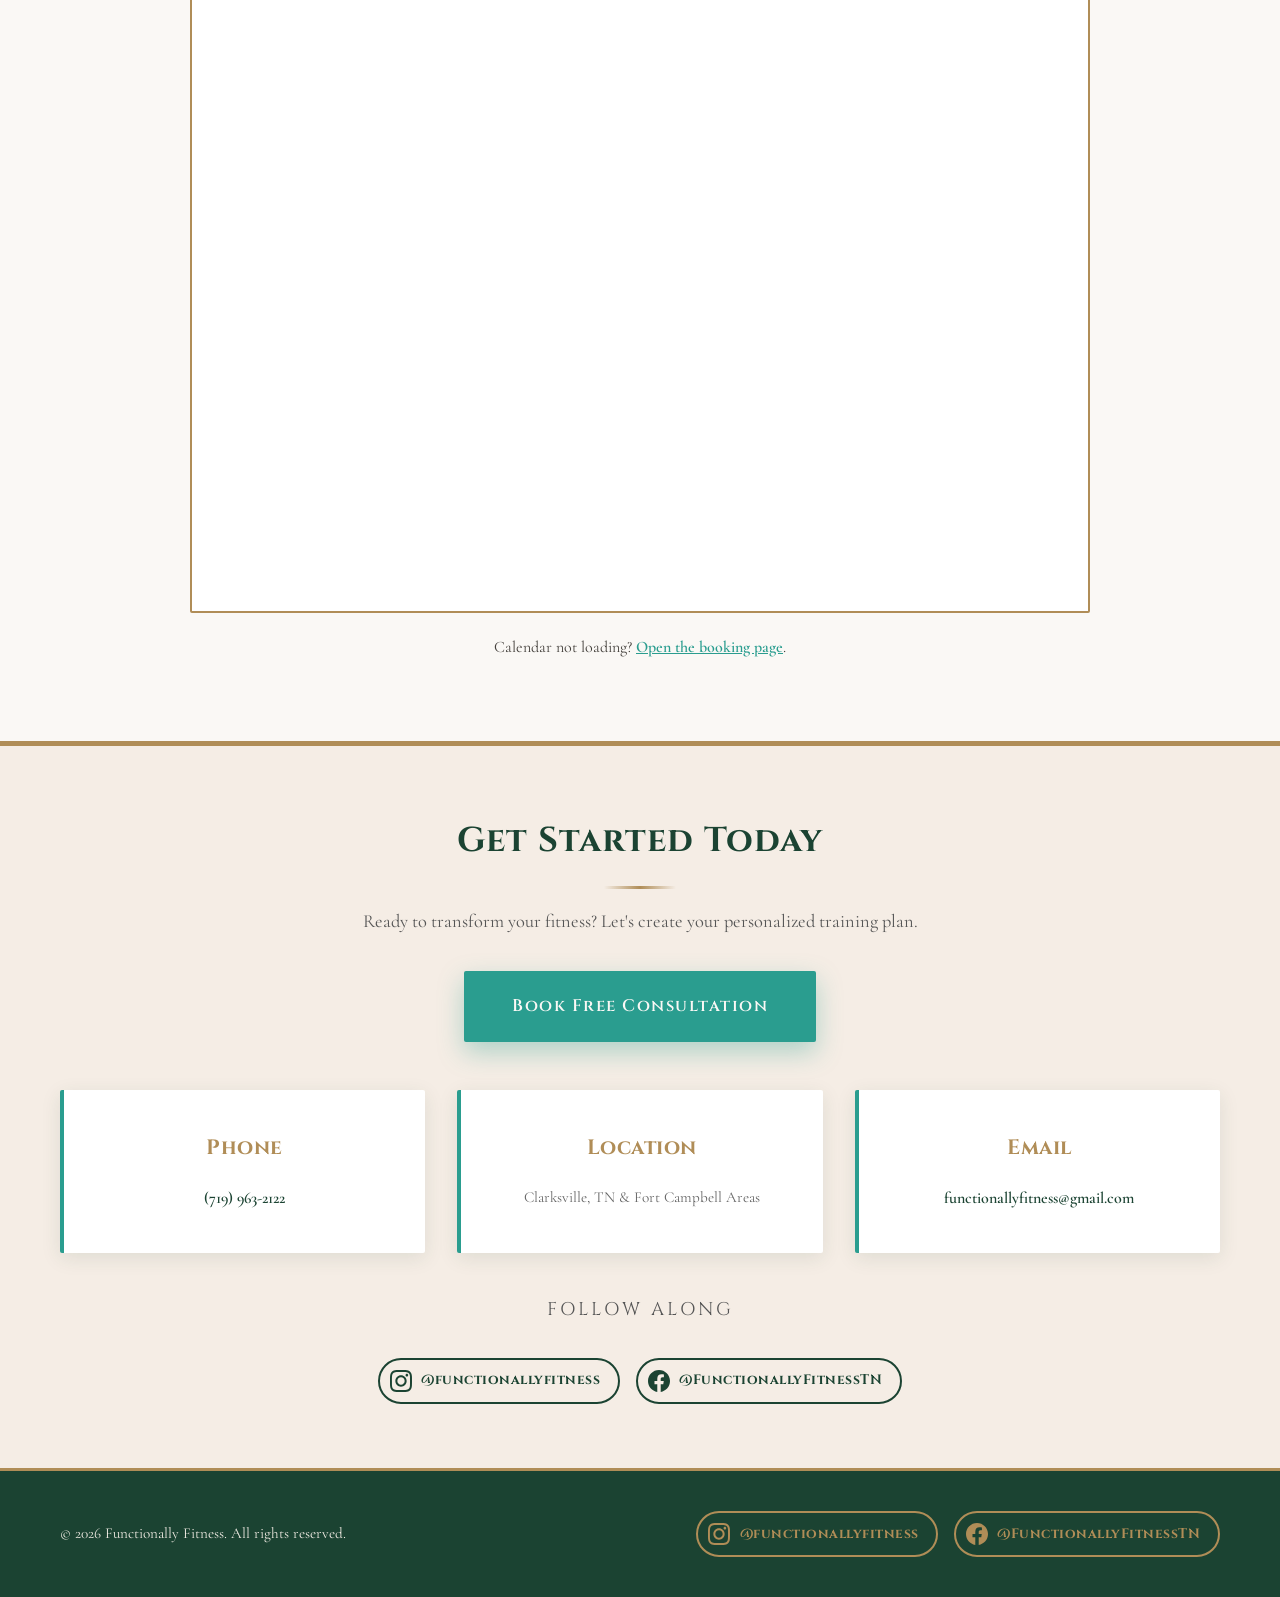
==== commit 849f98e7: "Homepage hero: add 5.0 Google rating, credentials line, Foundational Four path, and sticky mobile co" ====
--- a/index.html
+++ b/index.html
@@ -309,6 +309,68 @@
             font-size: 1.05rem;
         }
 
+        .hero-rating {
+            margin-top: 1.5rem;
+            font-size: 1.05rem;
+            font-weight: 600;
+        }
+
+        .hero-stars {
+            color: var(--accent-color);
+            letter-spacing: 0.15em;
+        }
+
+        .hero-credentials {
+            margin-top: 0.5rem;
+            font-size: 0.95rem;
+            opacity: 0.92;
+        }
+
+        .hero-alt {
+            margin-top: 1rem;
+            font-size: 0.95rem;
+        }
+
+        .hero-alt a {
+            color: var(--text-light);
+            text-decoration: underline;
+            font-weight: 600;
+        }
+
+        .sticky-cta {
+            display: none;
+        }
+
+        @media (max-width: 768px) {
+            .sticky-cta {
+                display: block;
+                position: fixed;
+                left: 0;
+                right: 0;
+                bottom: 0;
+                z-index: 999;
+                background: rgba(27, 67, 50, 0.97);
+                padding: 0.6rem 1rem calc(0.6rem + env(safe-area-inset-bottom));
+                box-shadow: 0 -2px 10px rgba(0, 0, 0, 0.25);
+            }
+
+            .sticky-cta-btn {
+                display: block;
+                text-align: center;
+                background: var(--accent-color);
+                color: #fff;
+                font-weight: 700;
+                padding: 0.9rem 1rem;
+                border-radius: 6px;
+                text-decoration: none;
+                font-size: 1rem;
+            }
+
+            body {
+                padding-bottom: 72px;
+            }
+        }
+
         /* Methodology Section */
         .methodology-section {
             padding: 6rem 0;
@@ -1506,6 +1568,9 @@
                 <h1>Science-Based Personal Training in Clarksville, TN</h1>
                 <p>Evidence-driven programming tailored to your physiology and goals</p>
                 <a href="https://calendar.app.google/uceB14mhh3rDk57X7" class="btn btn-primary btn-large">Book Free Consultation</a>
+                <p class="hero-rating"><span class="hero-stars" aria-hidden="true">&#9733;&#9733;&#9733;&#9733;&#9733;</span> Rated 5.0 on Google by Clarksville clients</p>
+                <p class="hero-credentials">Tyler Smith, Owner &amp; Head Trainer &middot; B.S. Exercise Science, Austin Peay &middot; NASM Certified Personal Trainer &middot; Corrective Exercise Specialist &middot; Certified Nutrition Specialist</p>
+                <p class="hero-alt">Not ready to book? <a href="#foundational-four">Get the free Foundational Four guide</a> and start there.</p>
             </div>
         </div>
     </section>
@@ -1913,5 +1978,8 @@
             if (!isNaN(closes) && Date.now() > closes) cohort.style.display = 'none';
         })();
     </script>
+    <div class="sticky-cta">
+        <a href="https://calendar.app.google/uceB14mhh3rDk57X7" class="sticky-cta-btn">Book a Free Consultation</a>
+    </div>
 </body>
 </html>
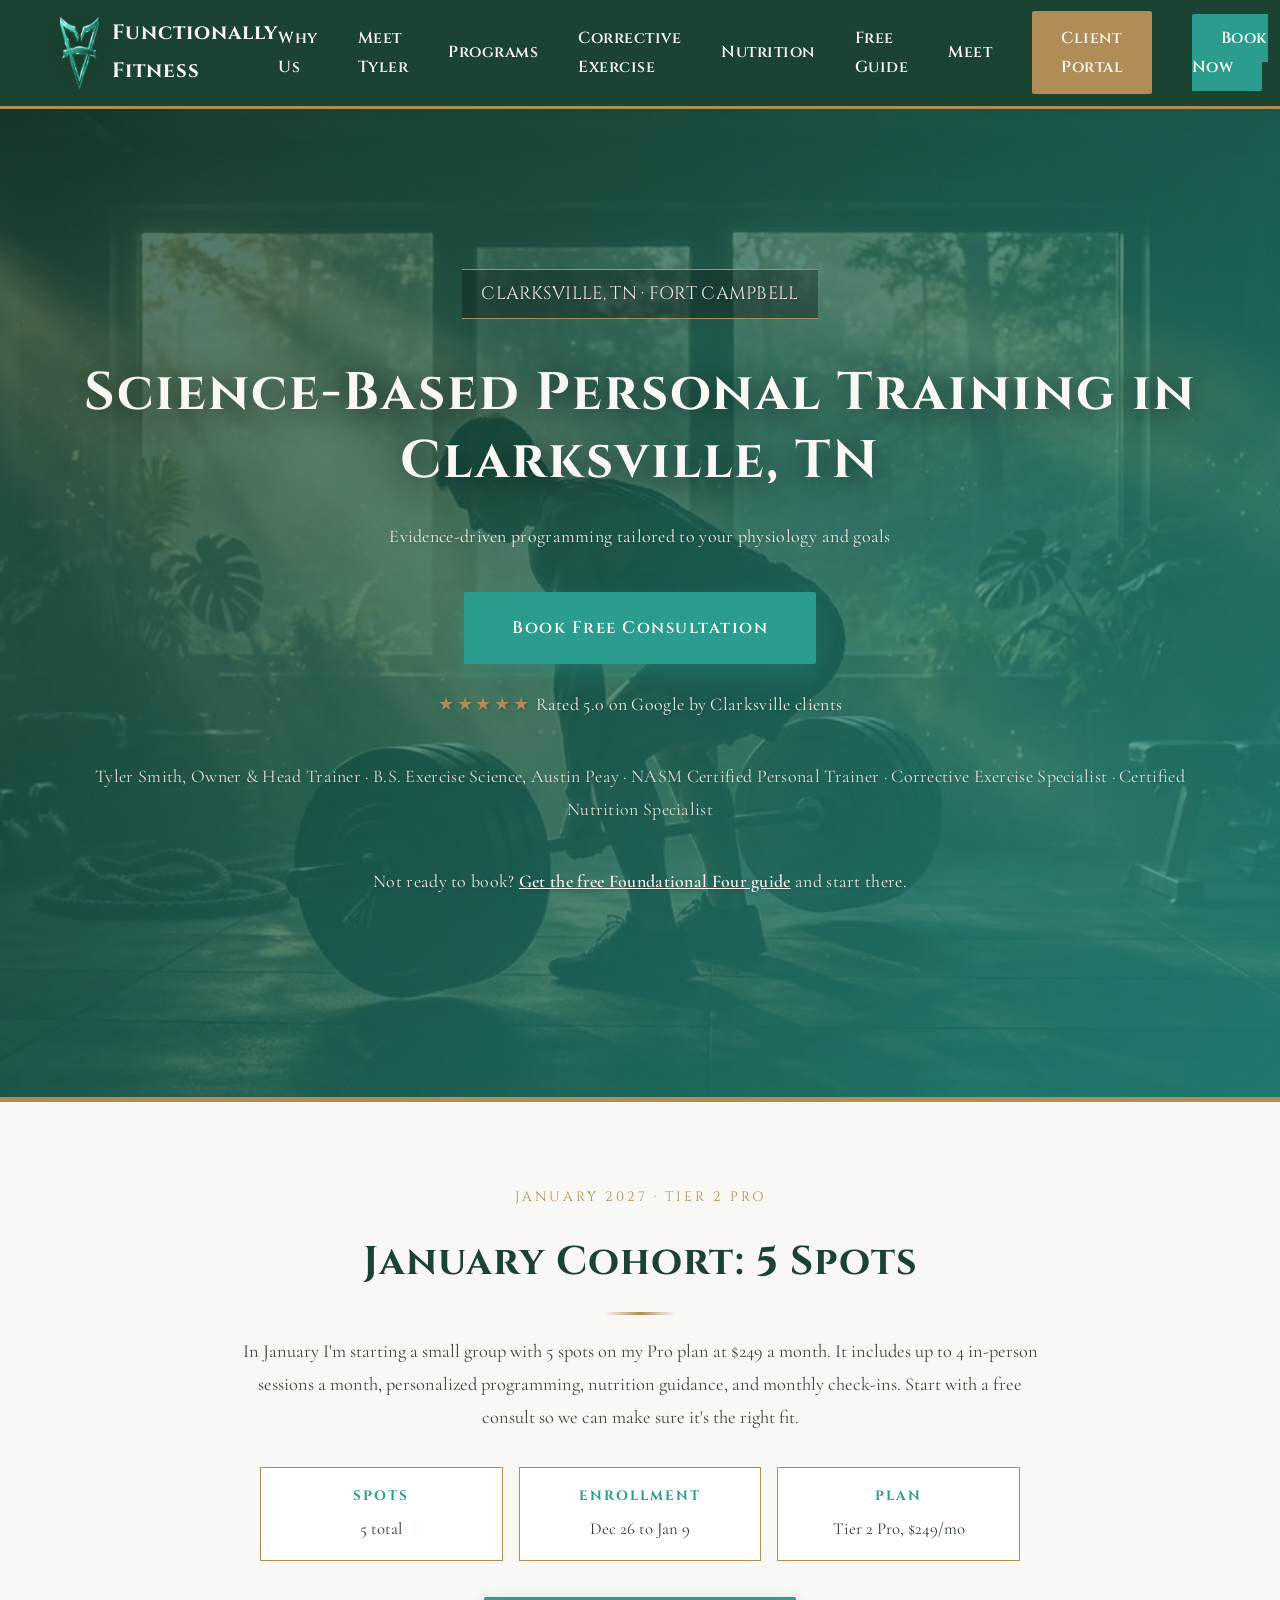
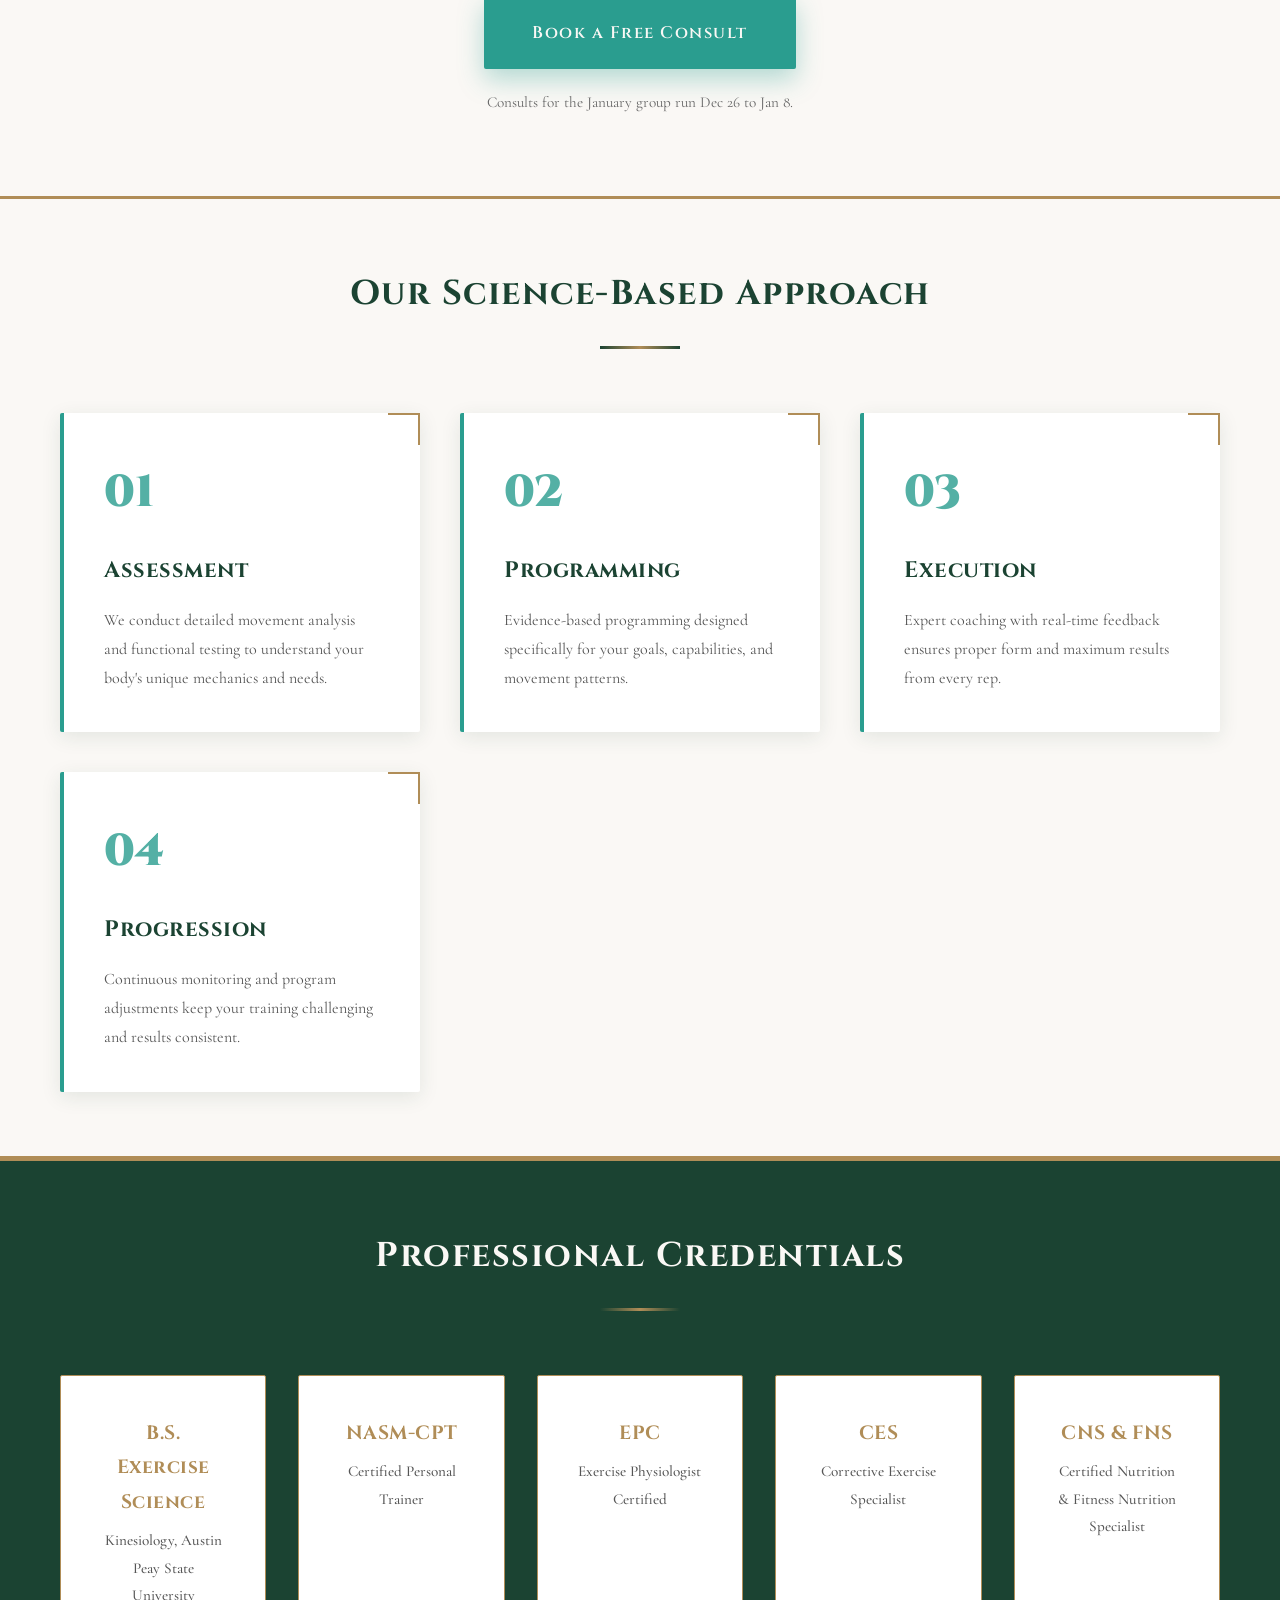
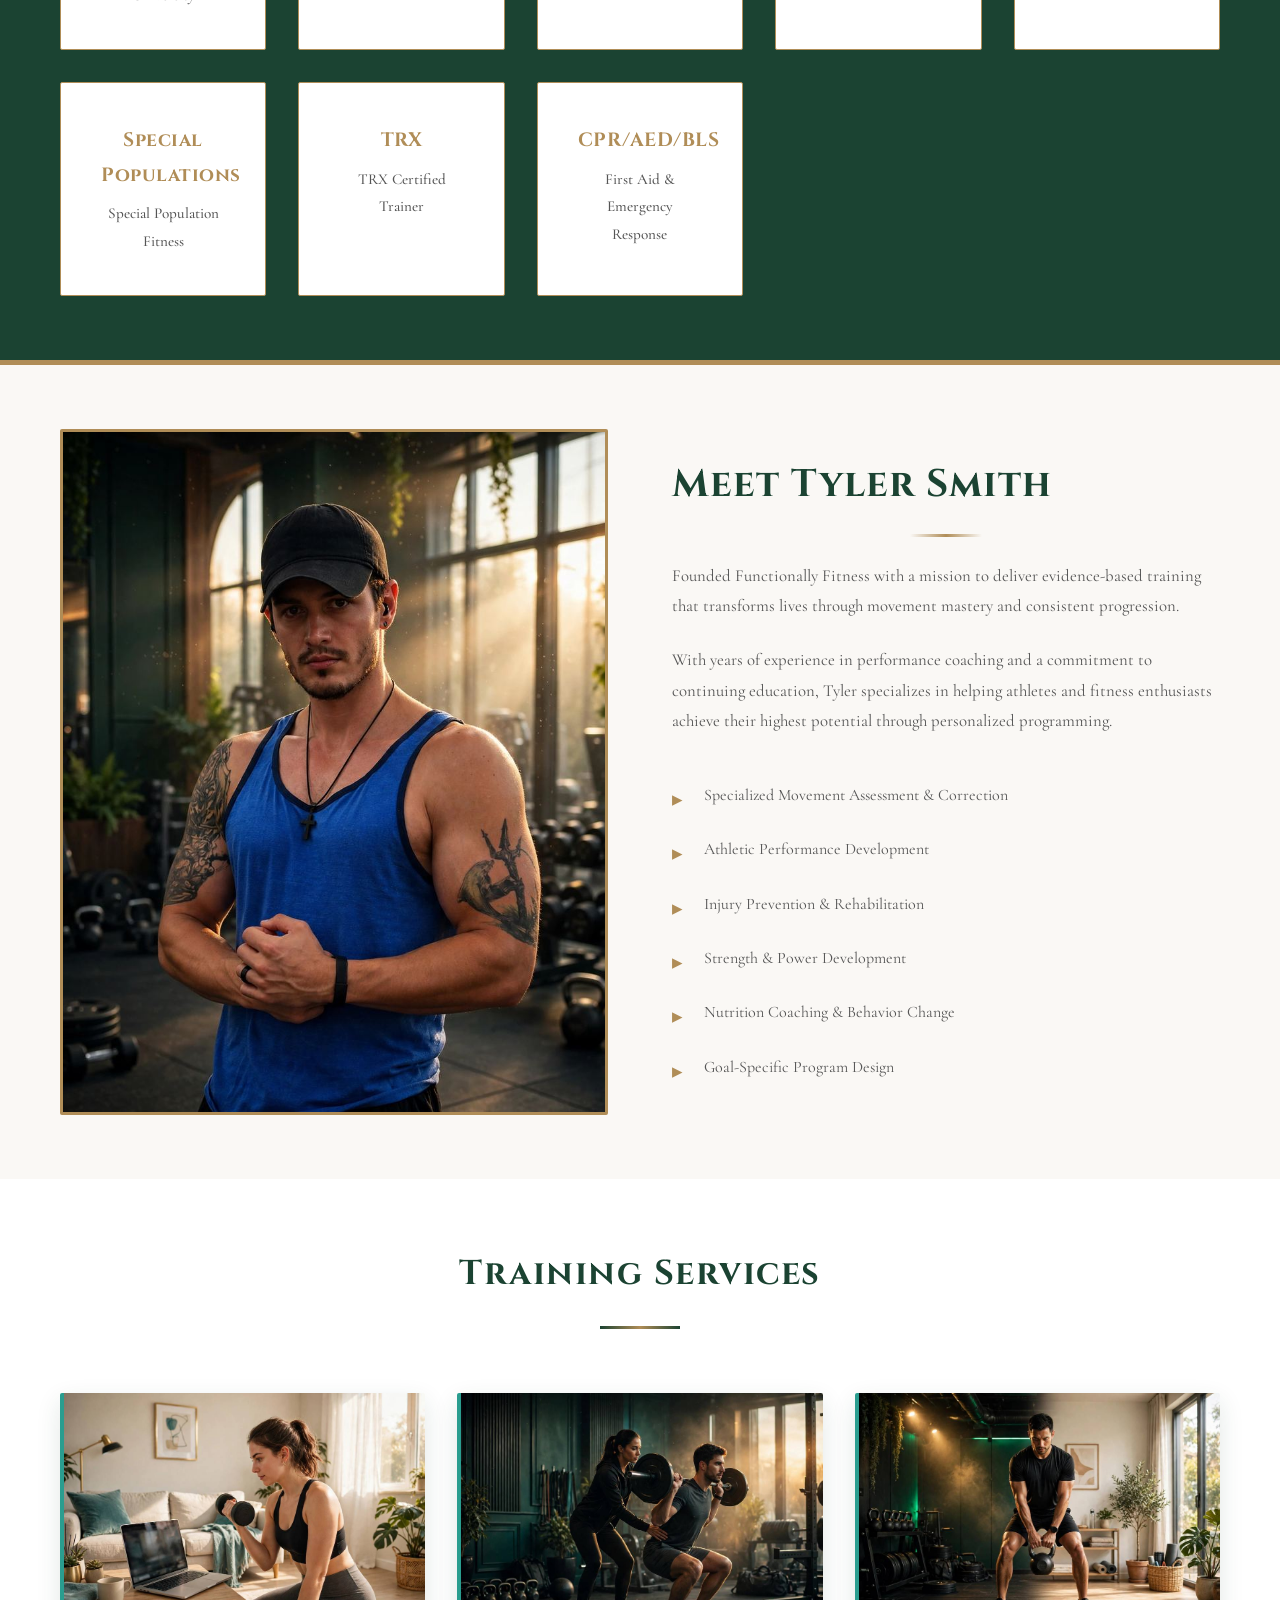
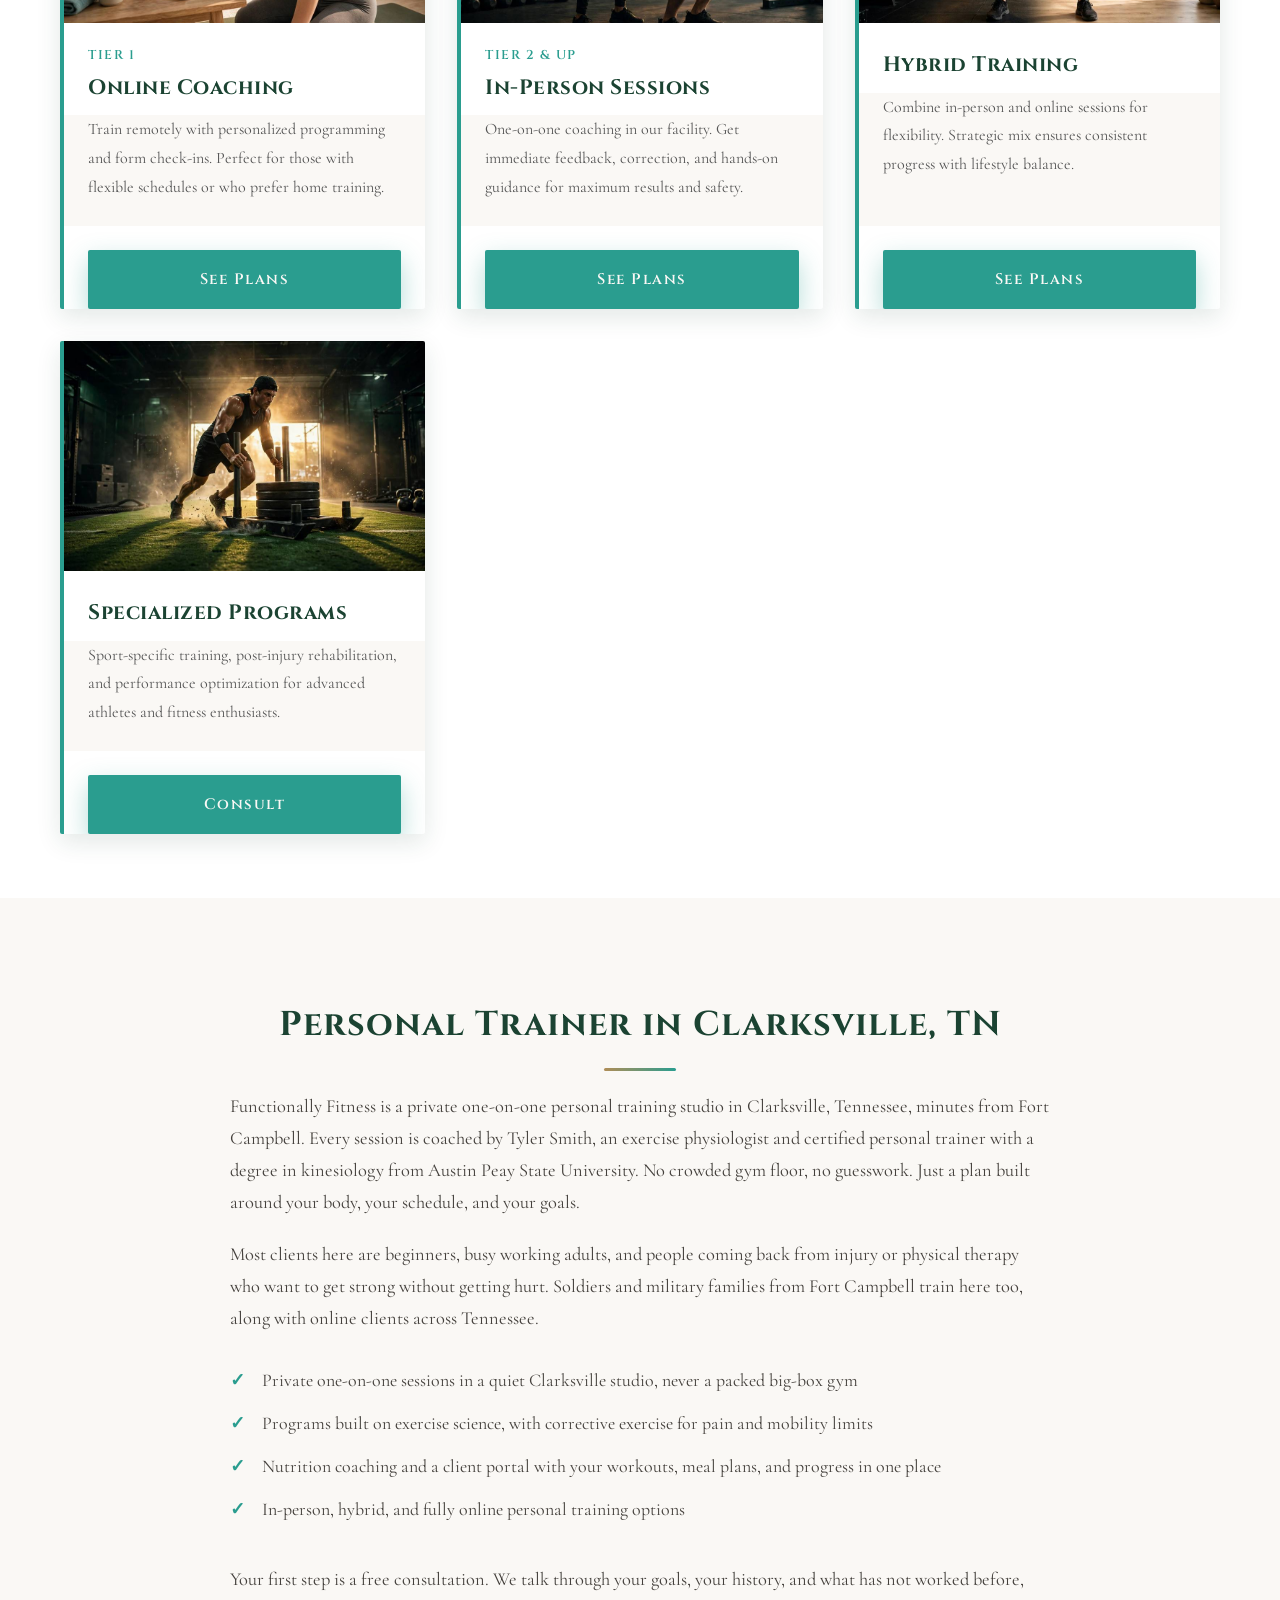
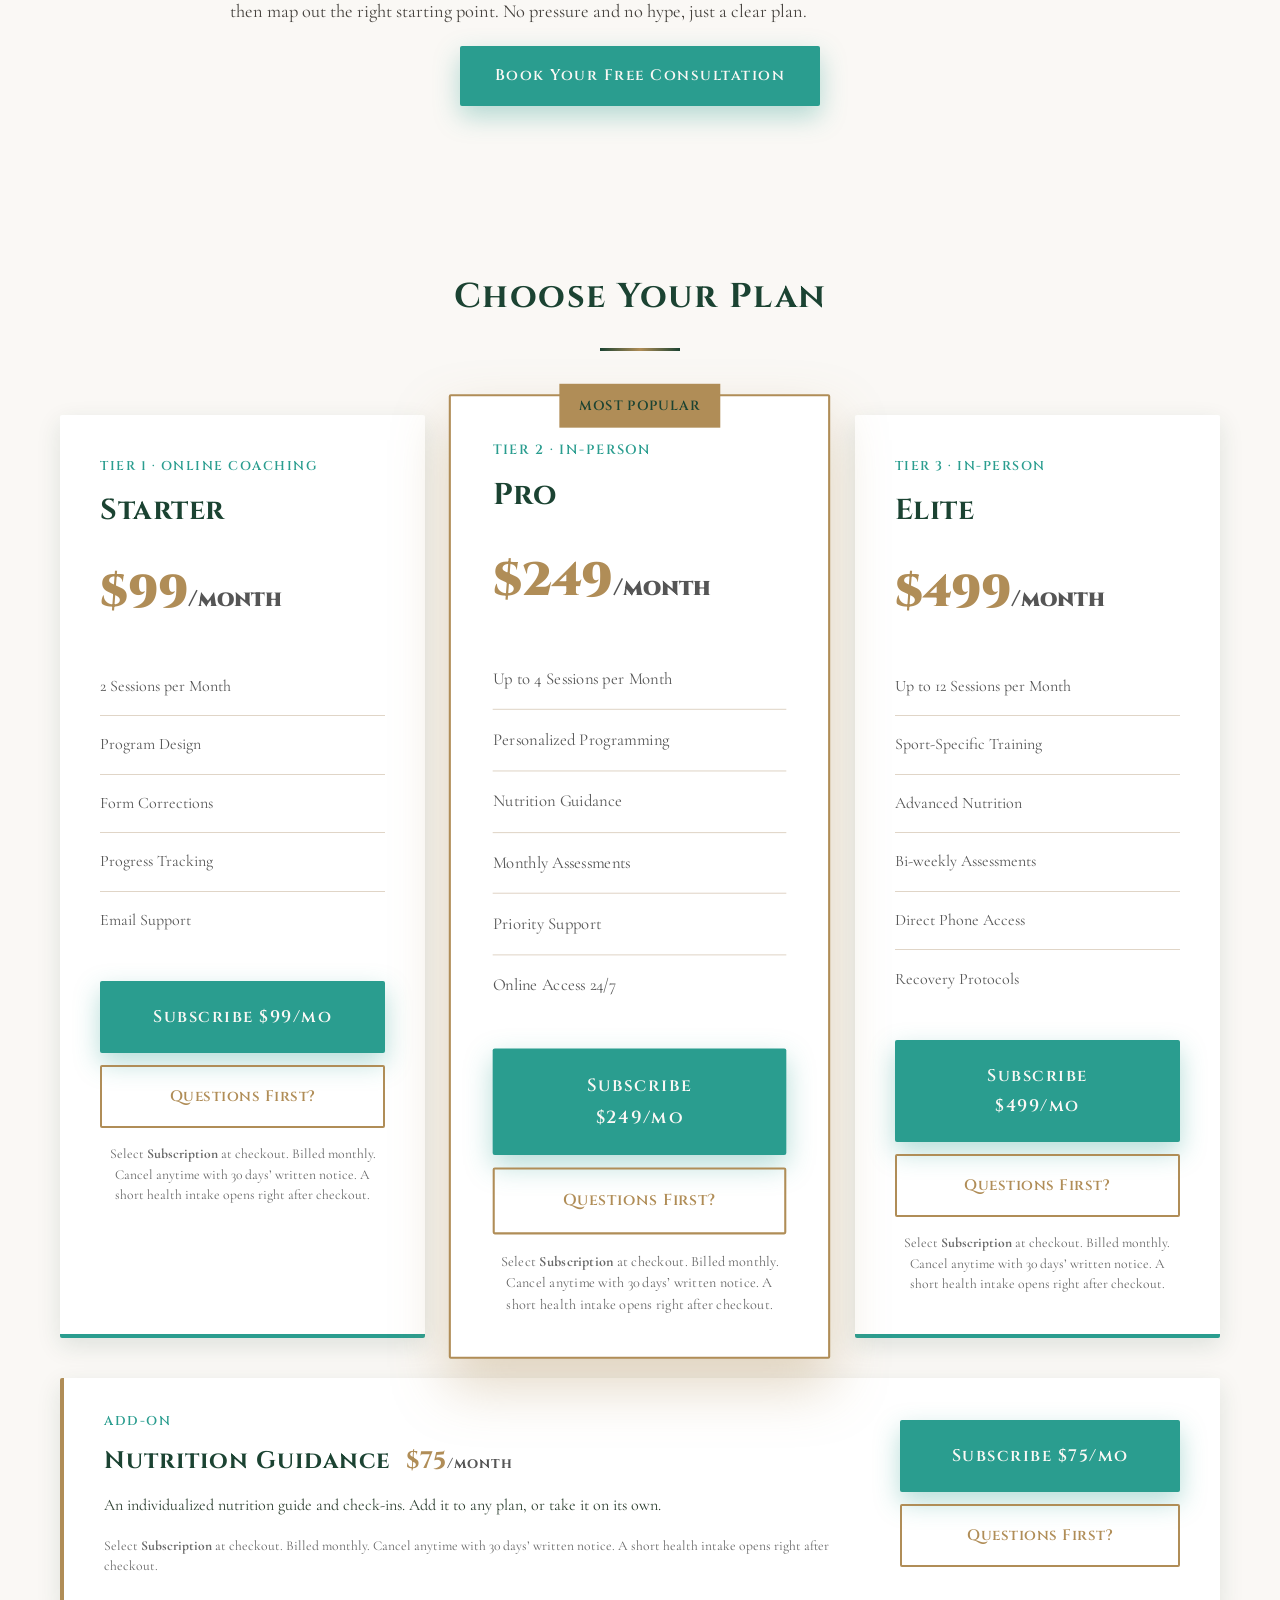
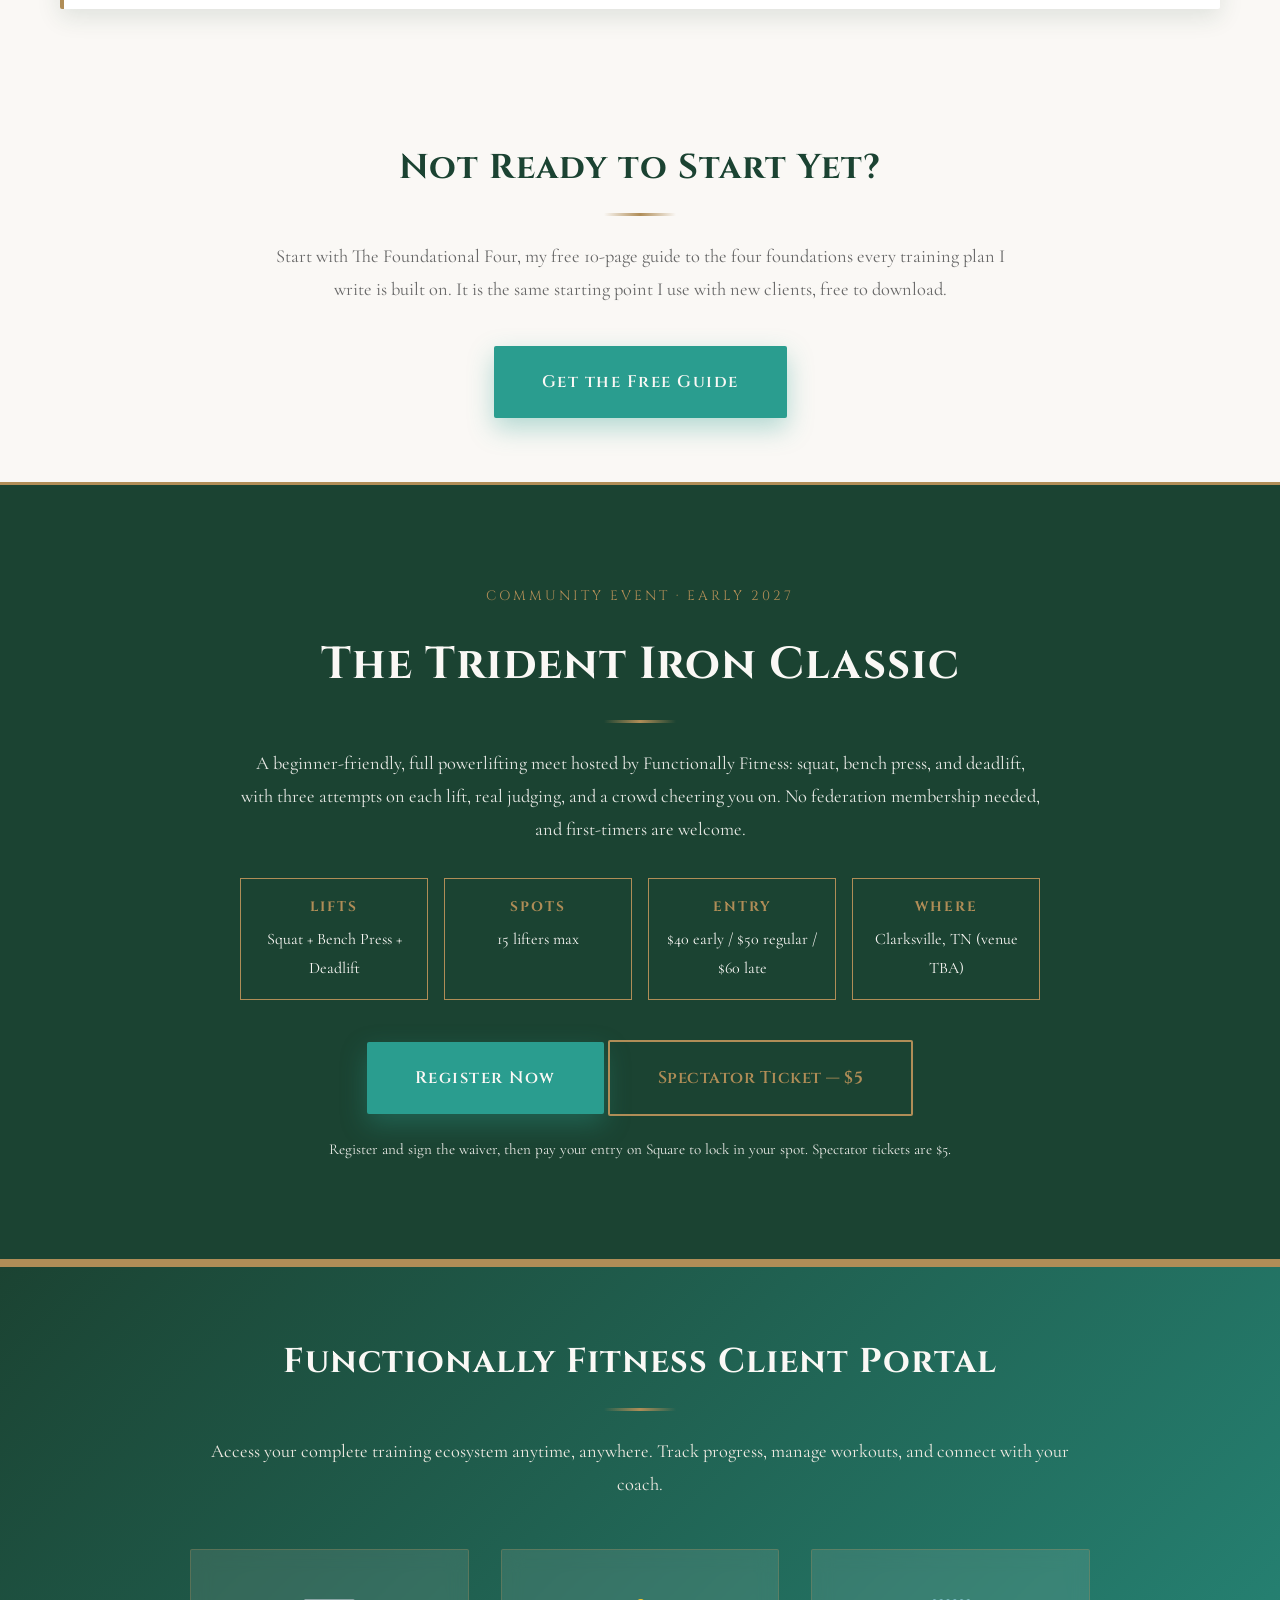
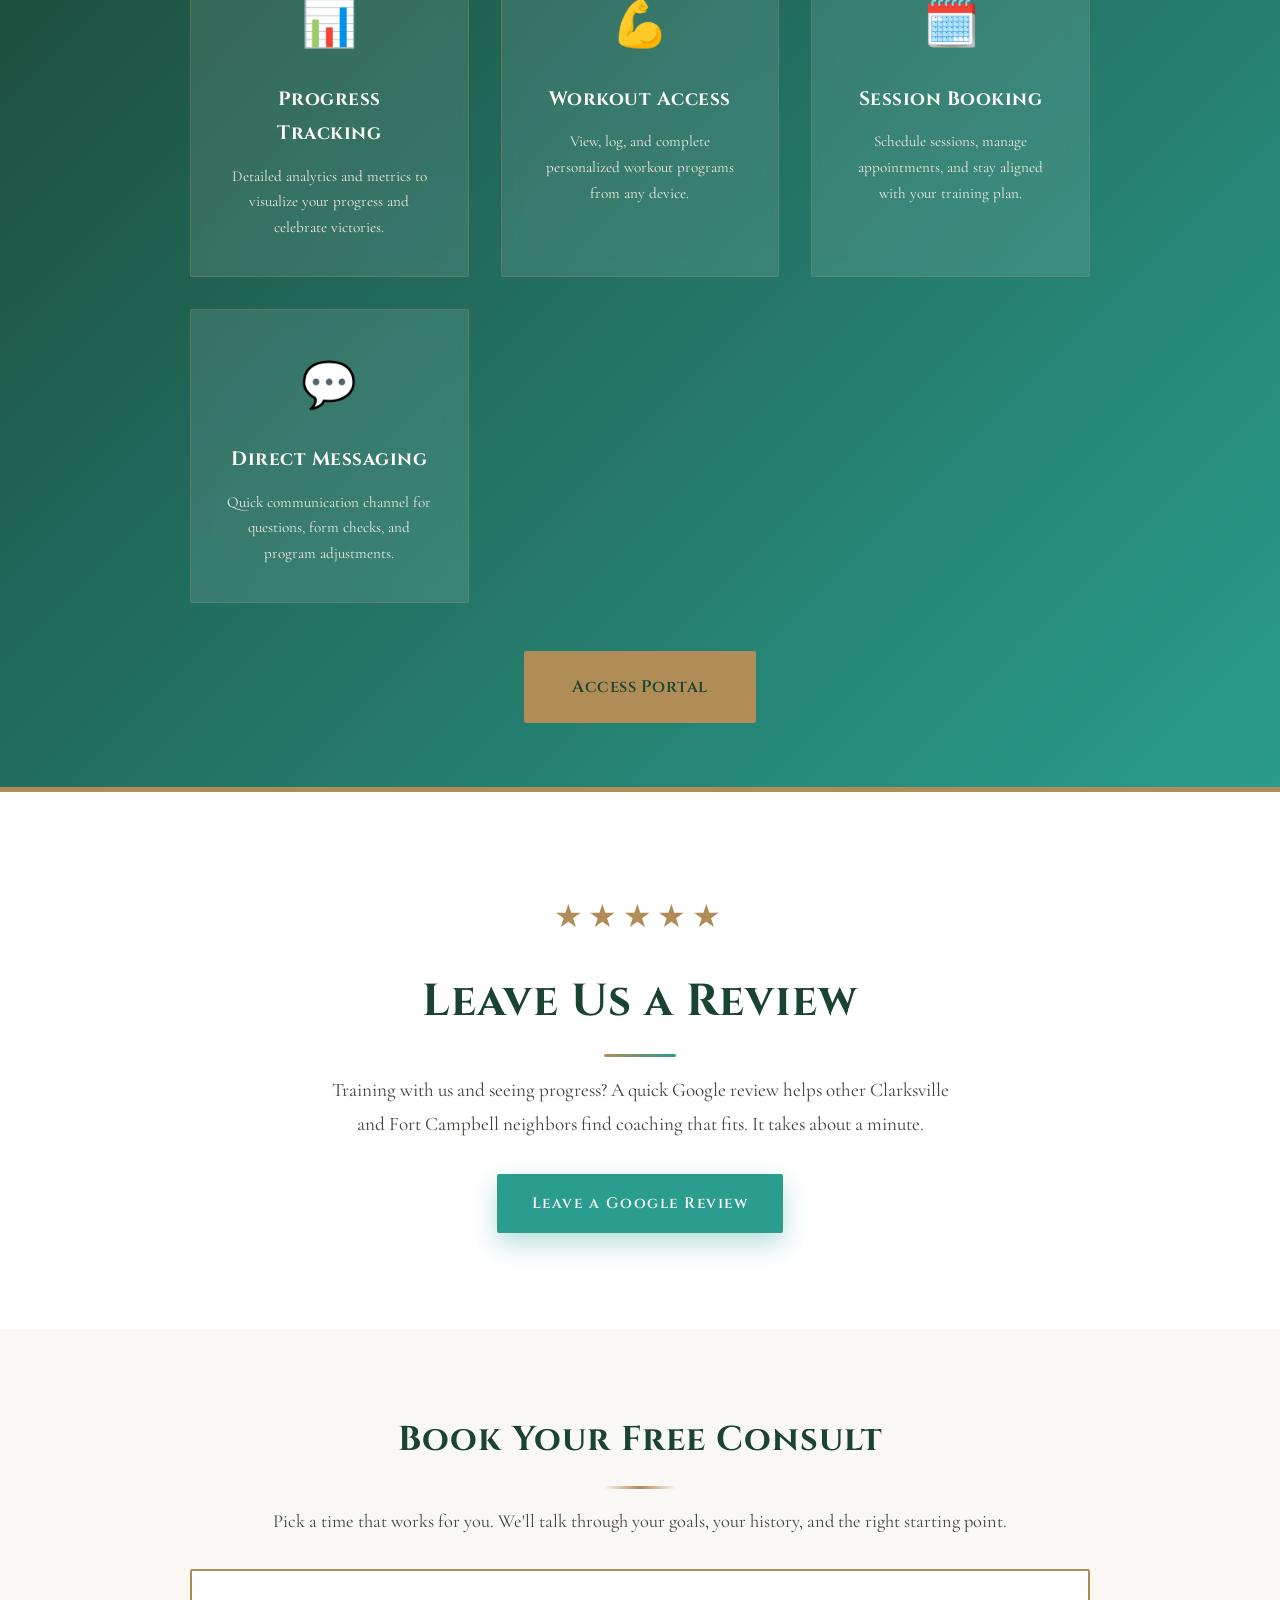
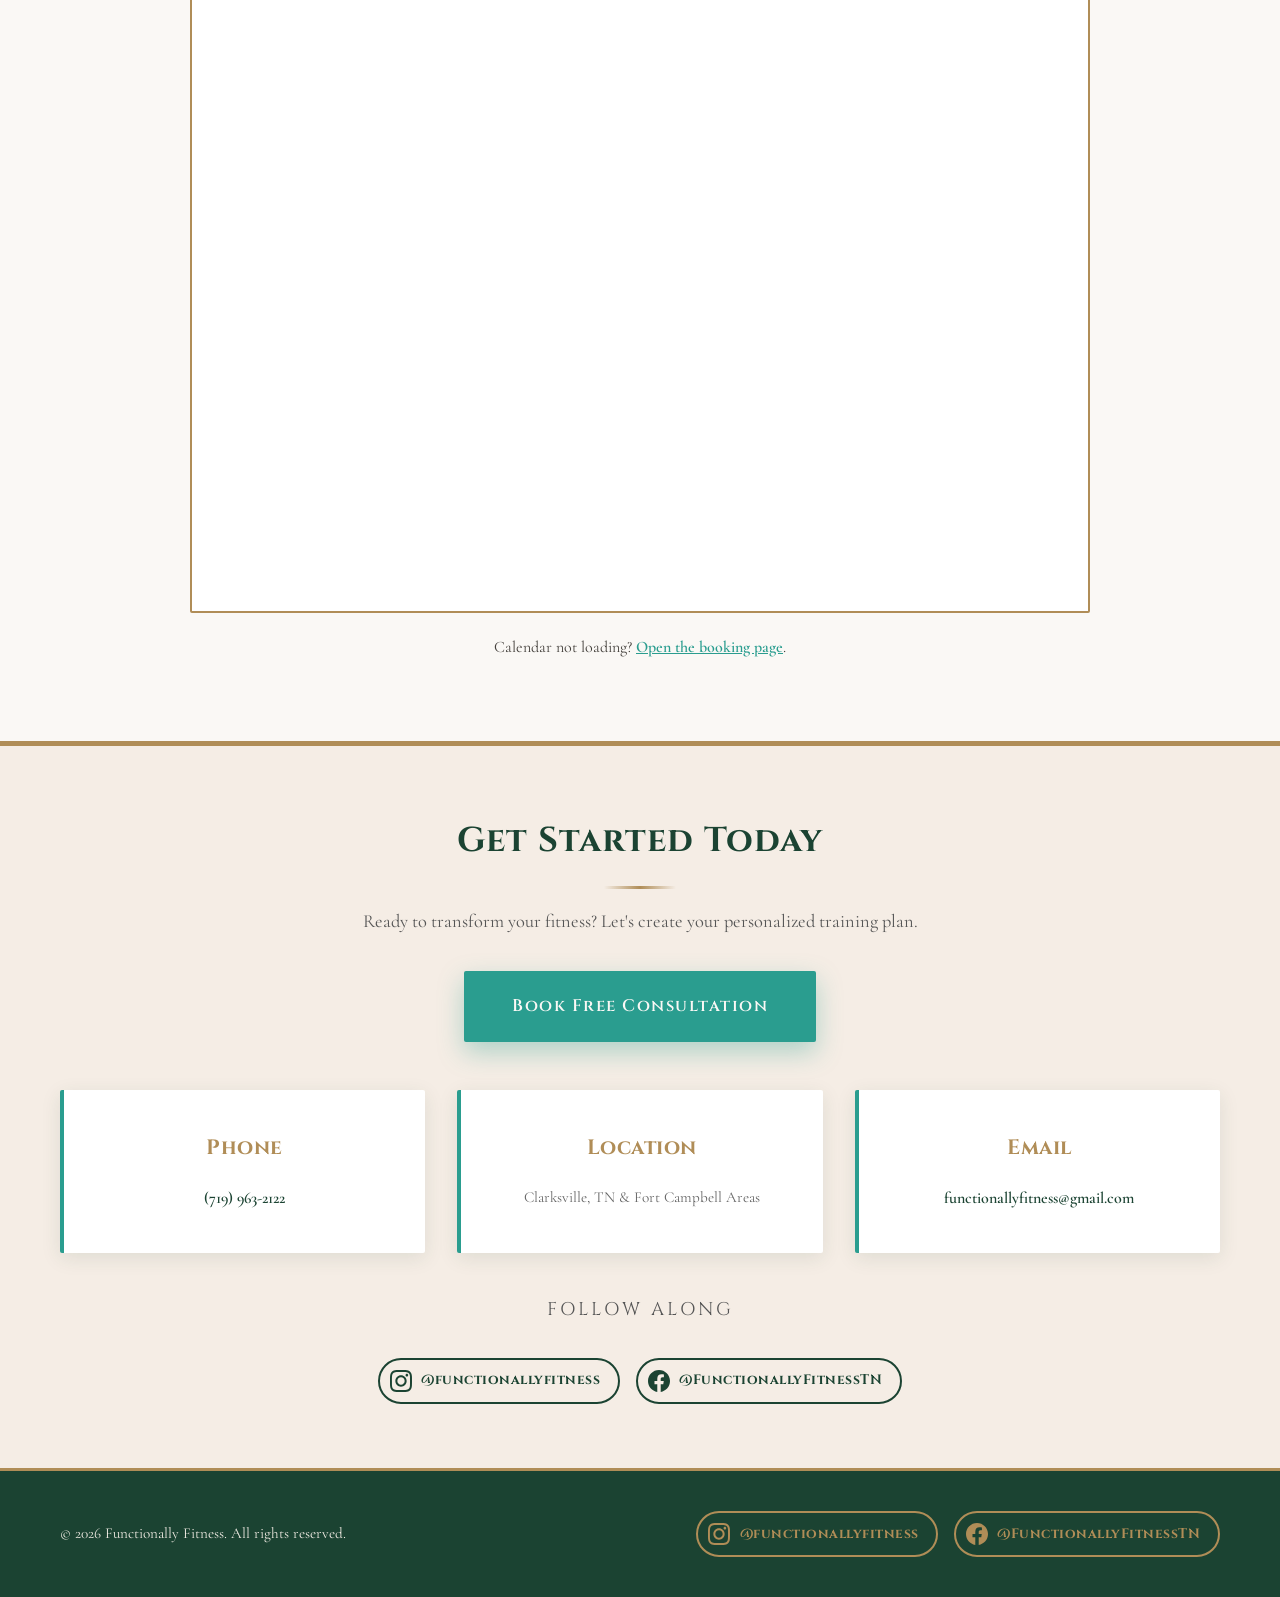
==== commit 5e6abc16: "Split services into their own pages: programs, corrective exercise, nutrition, Trident Iron Classic;" ====
--- a/index.html
+++ b/index.html
@@ -1549,10 +1549,11 @@
                 <ul>
                     <li><a href="#why">Why Us</a></li>
                     <li><a href="#coach">Meet Tyler</a></li>
-                    <li><a href="#options">Services</a></li>
-                    <li><a href="#plans">Plans</a></li>
+                    <li><a href="programs.html">Programs</a></li>
+                    <li><a href="corrective-exercise.html">Corrective Exercise</a></li>
+                    <li><a href="nutrition.html">Nutrition</a></li>
                     <li><a href="#foundational-four">Free Guide</a></li>
-                    <li><a href="#trident-iron-classic">Meet</a></li>
+                    <li><a href="trident-iron-classic.html">Meet</a></li>
                     <li><a href="https://ffclientportal.floot.app" class="btn btn-portal">Client Portal</a></li>
                     <li><a href="https://calendar.app.google/uceB14mhh3rDk57X7" class="cta-link">Book Now</a></li>
                 </ul>
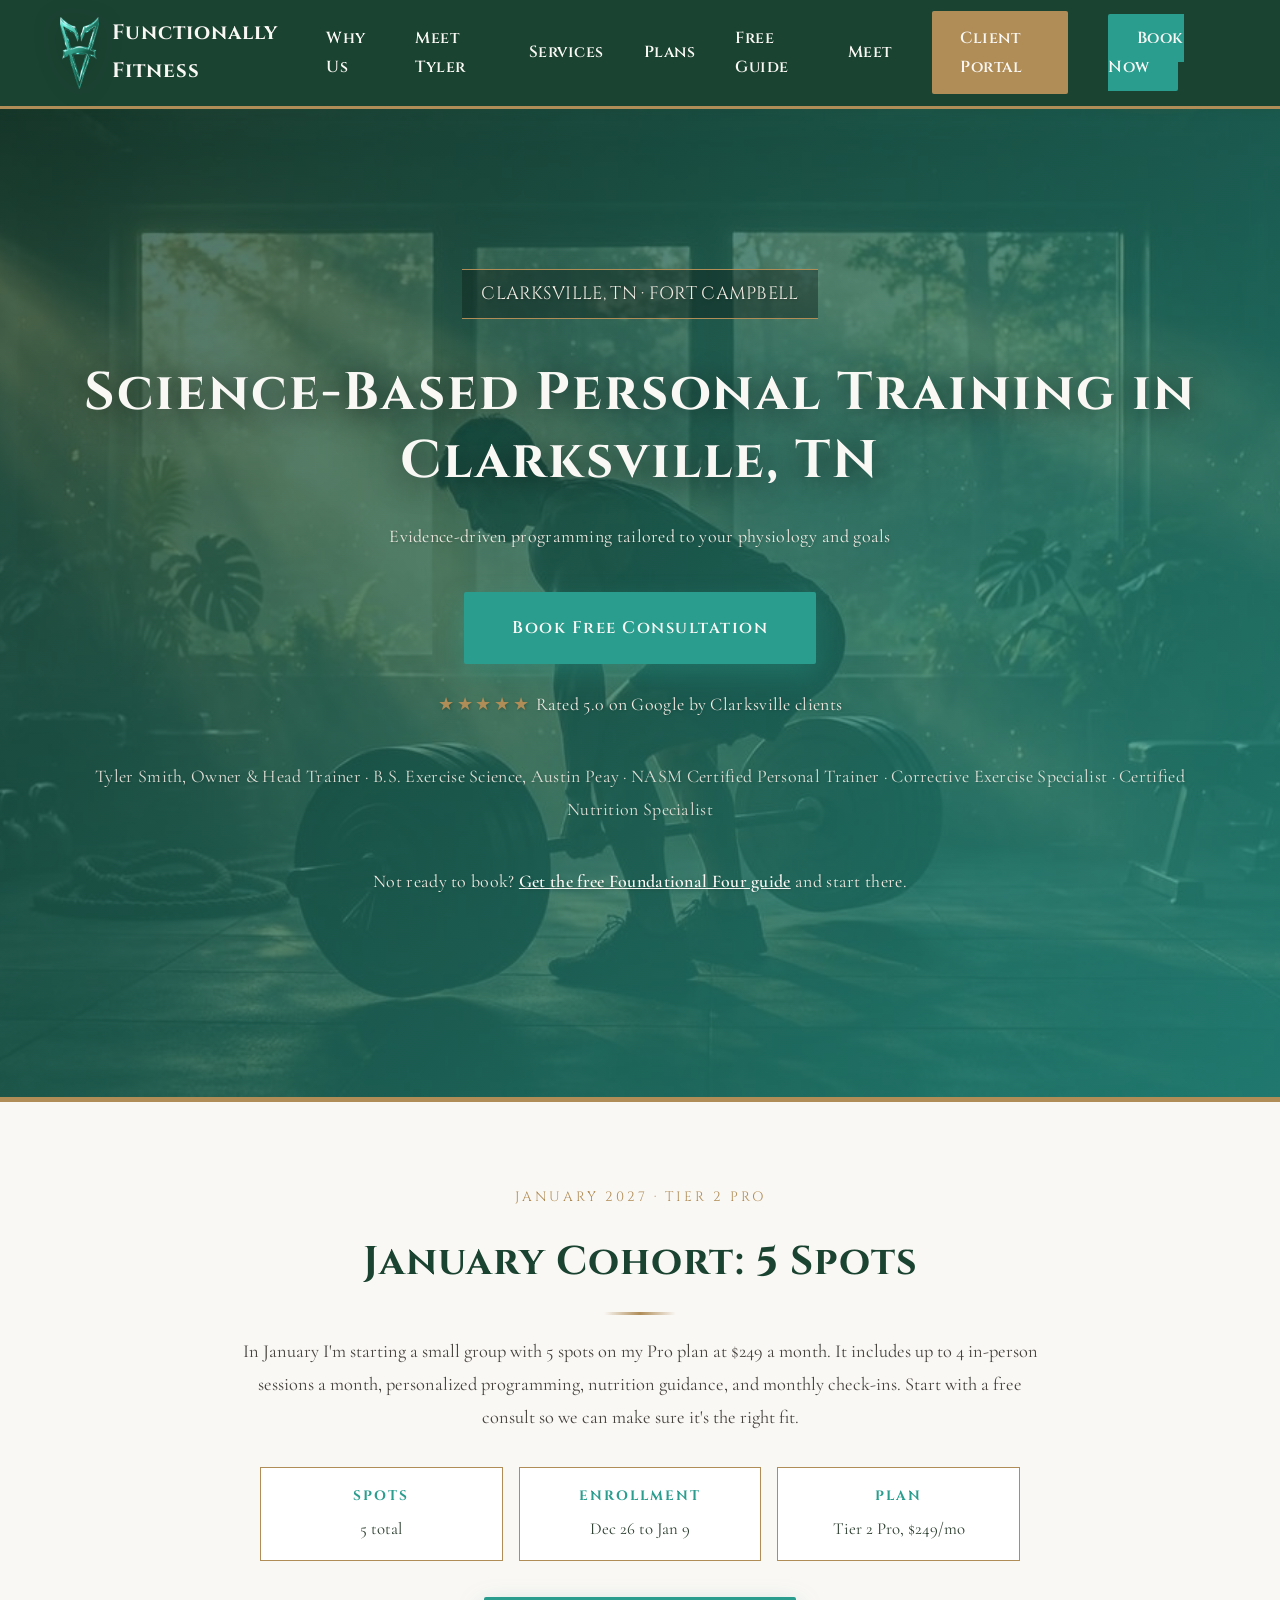
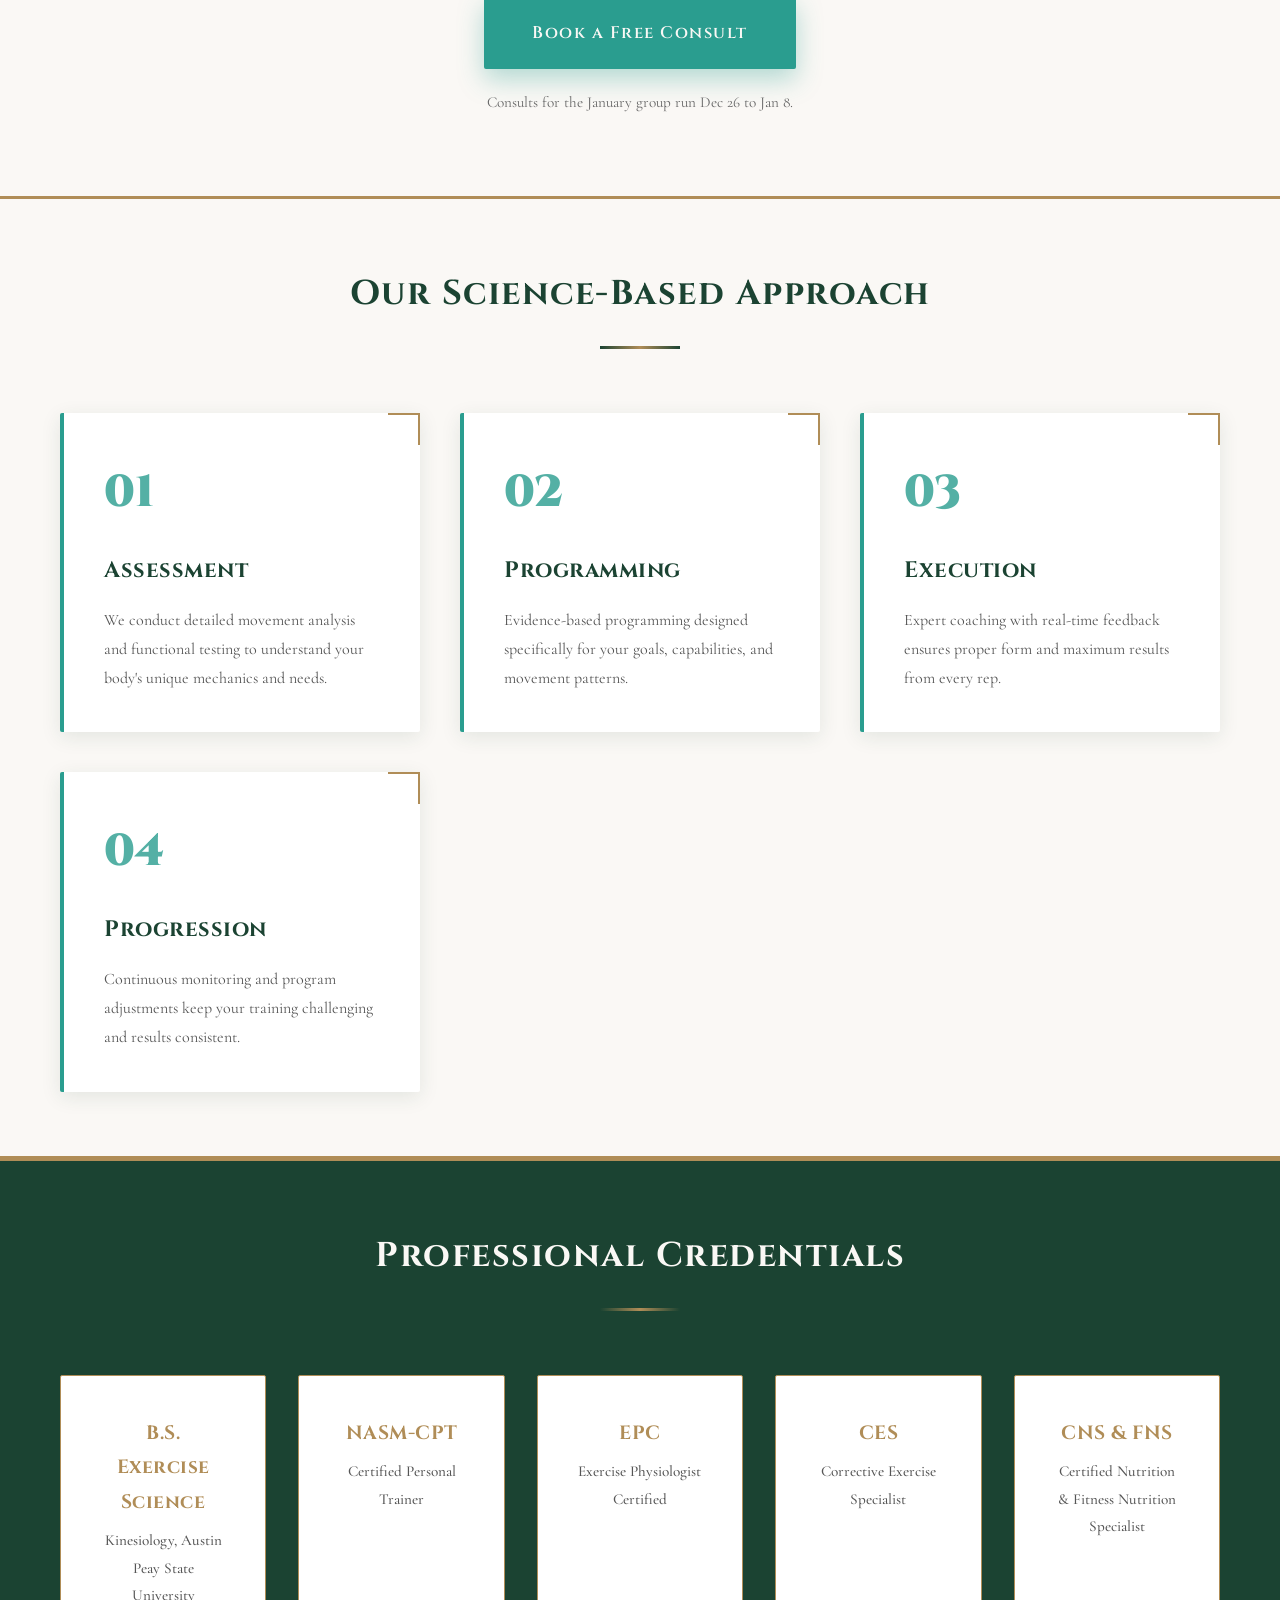
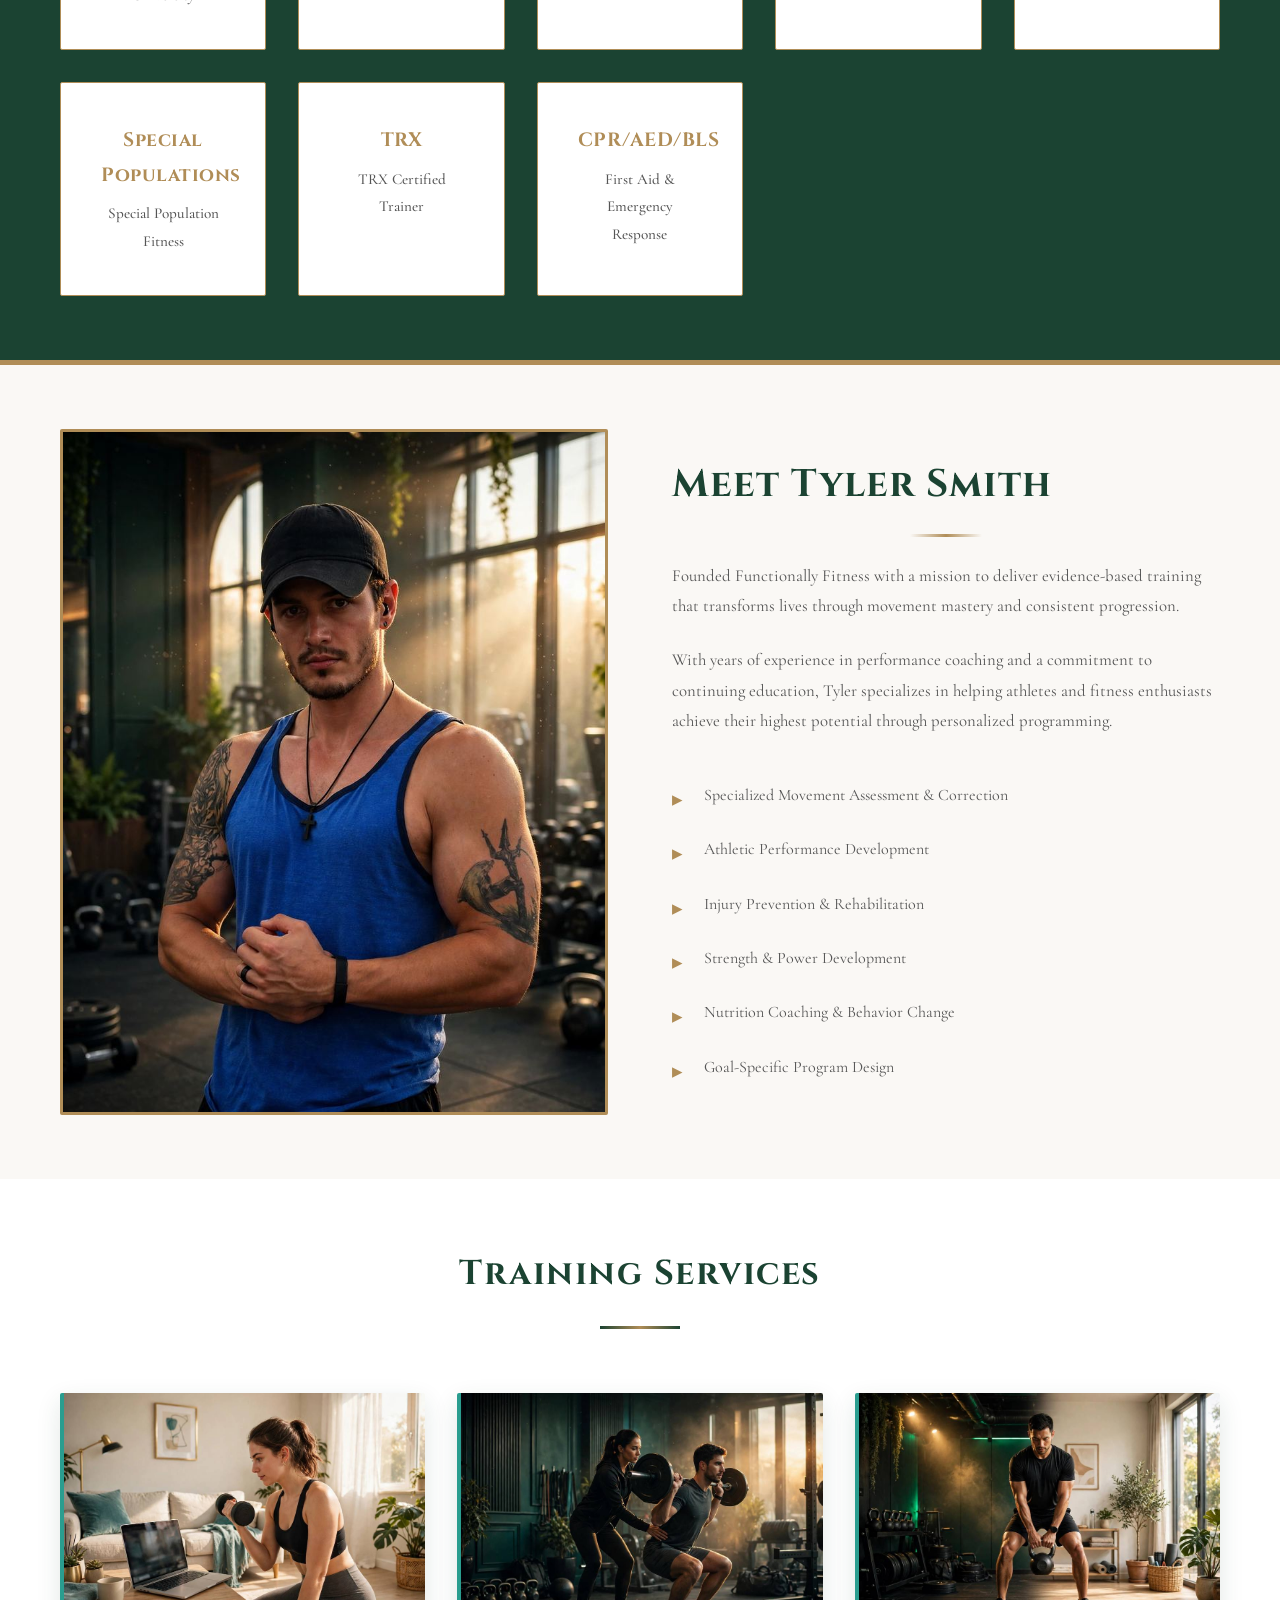
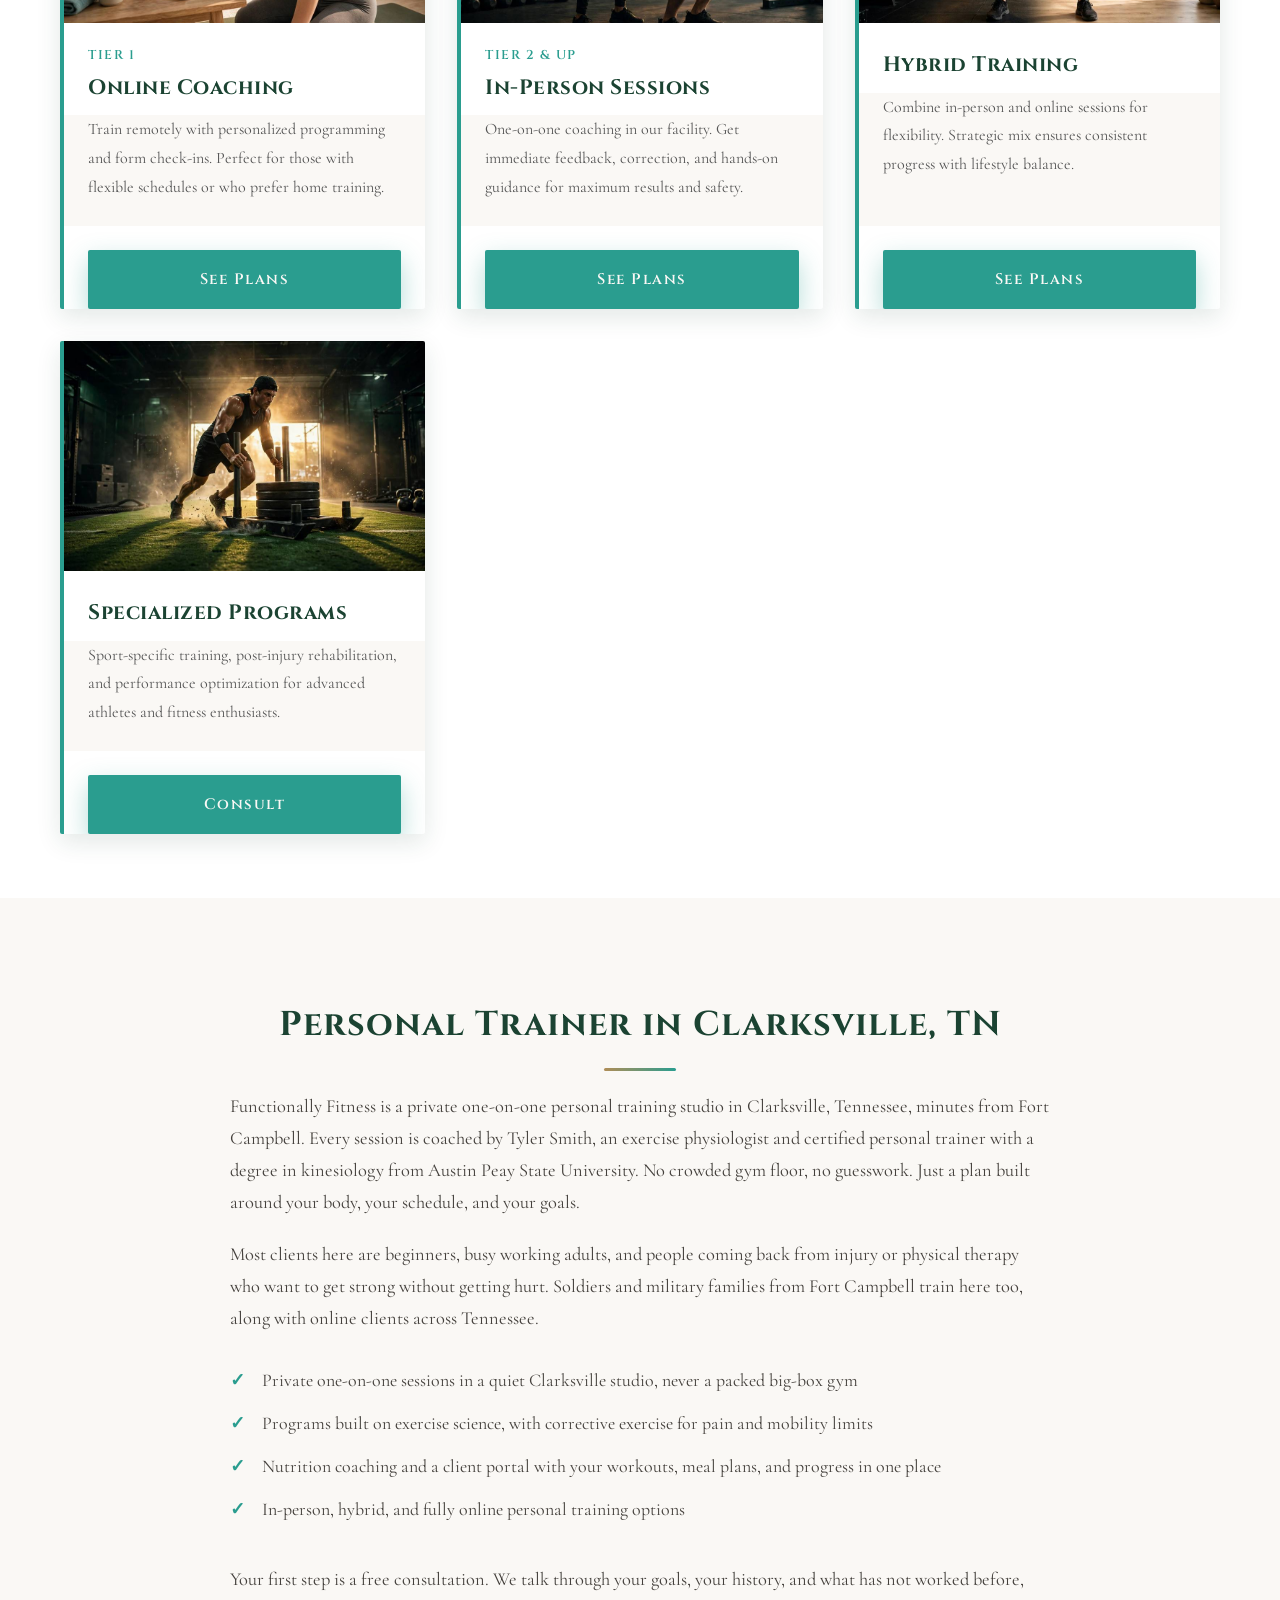
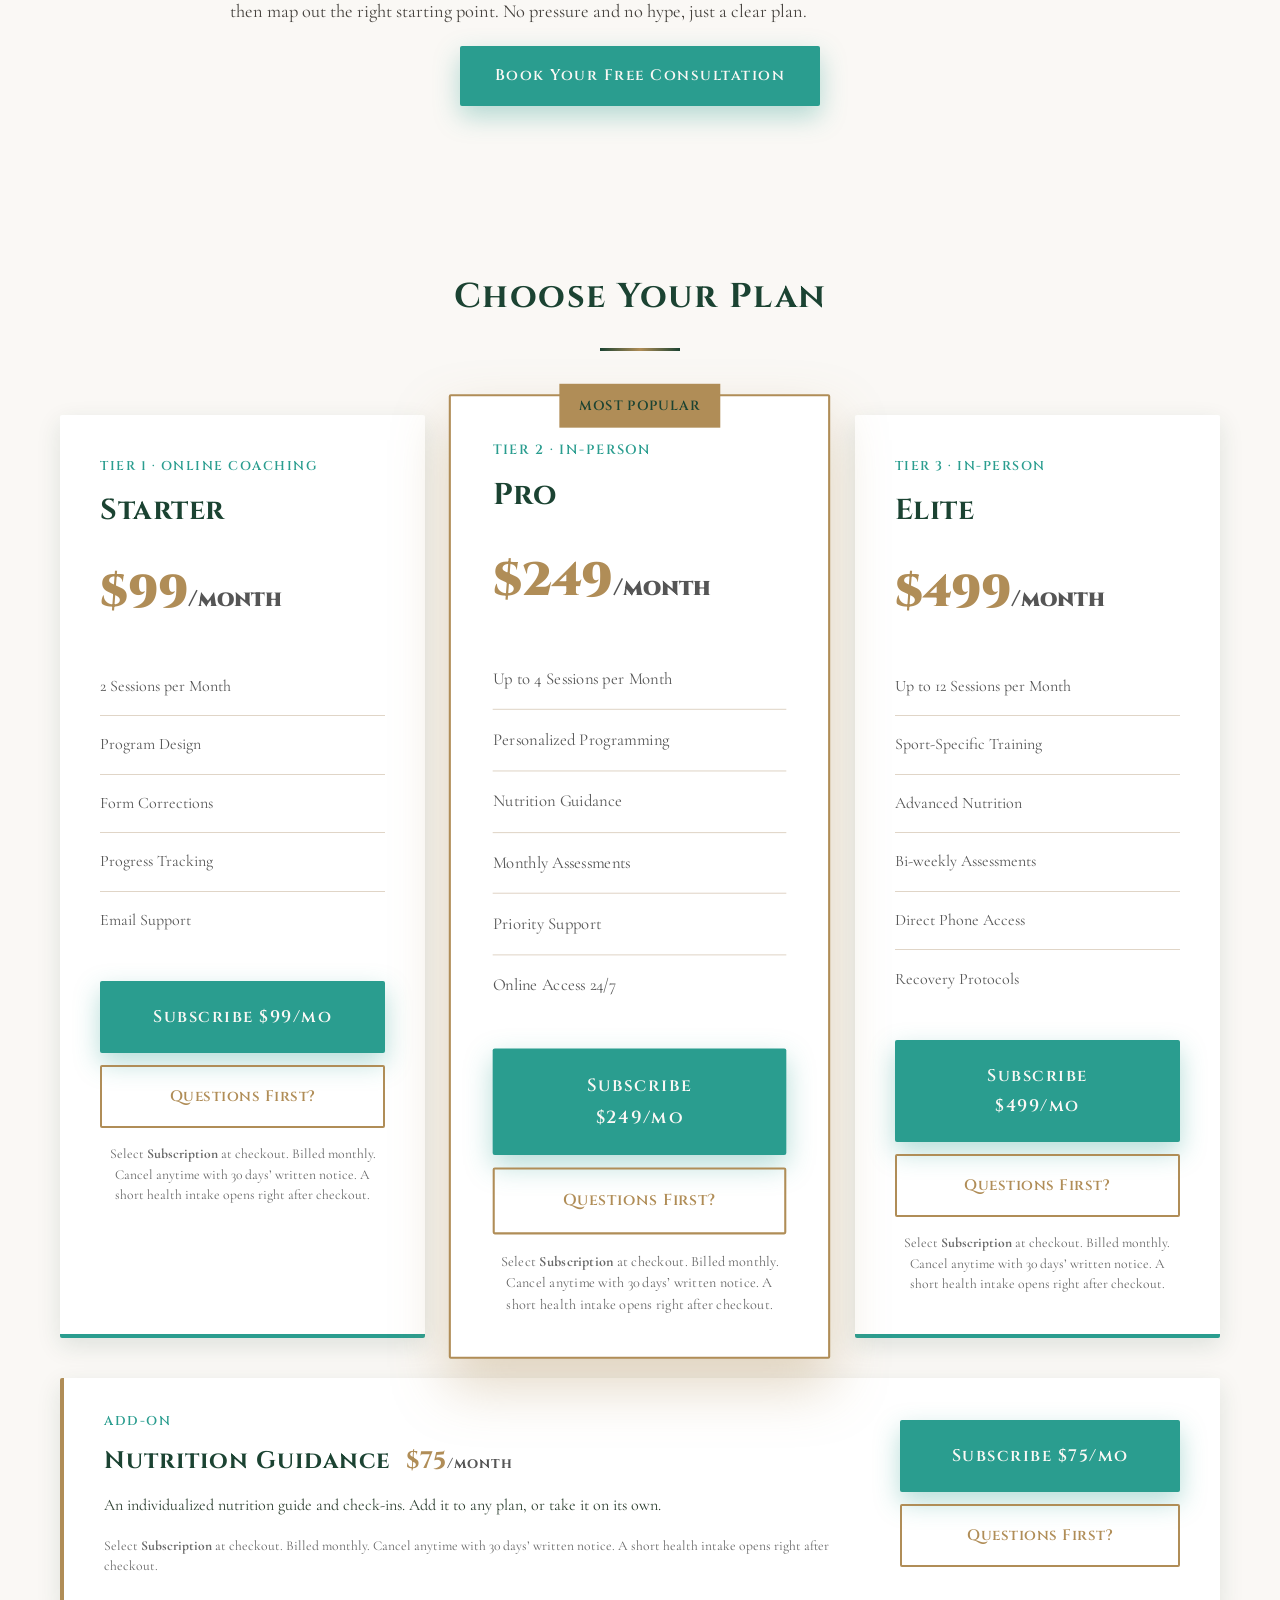
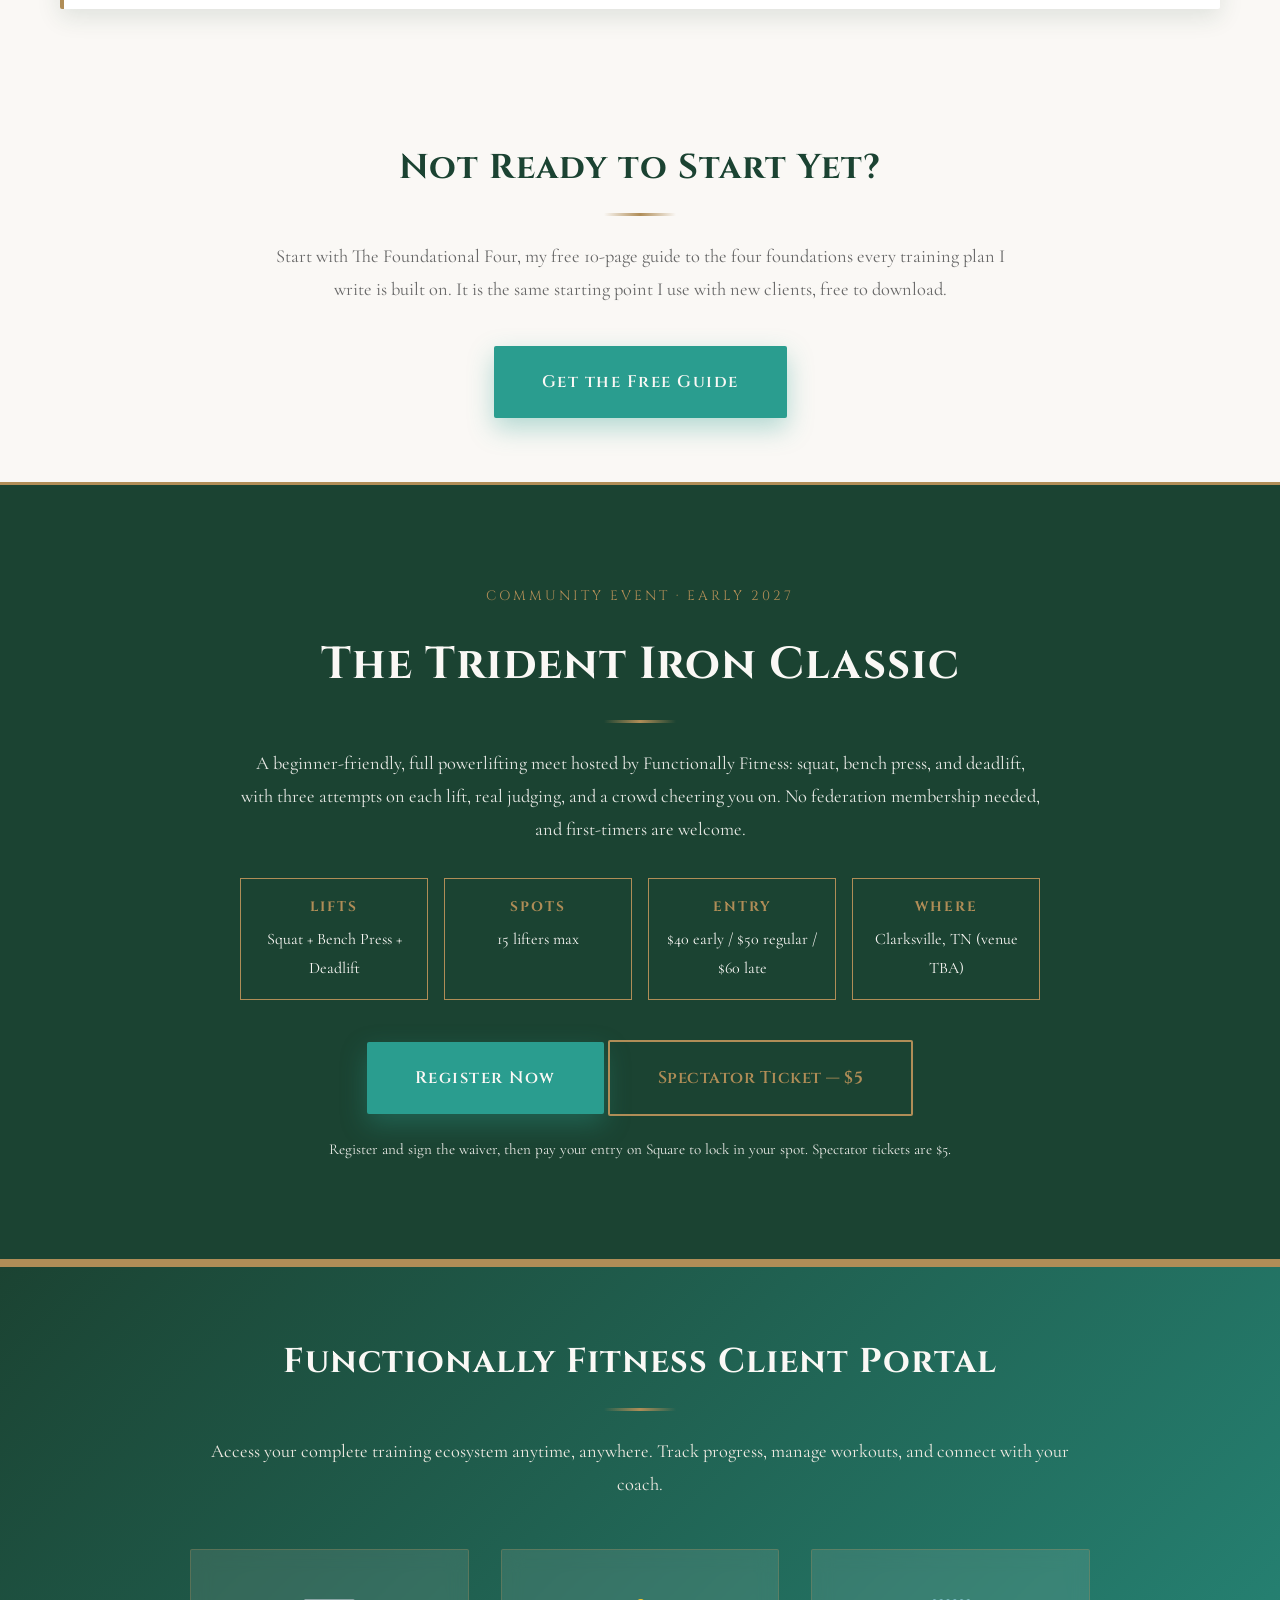
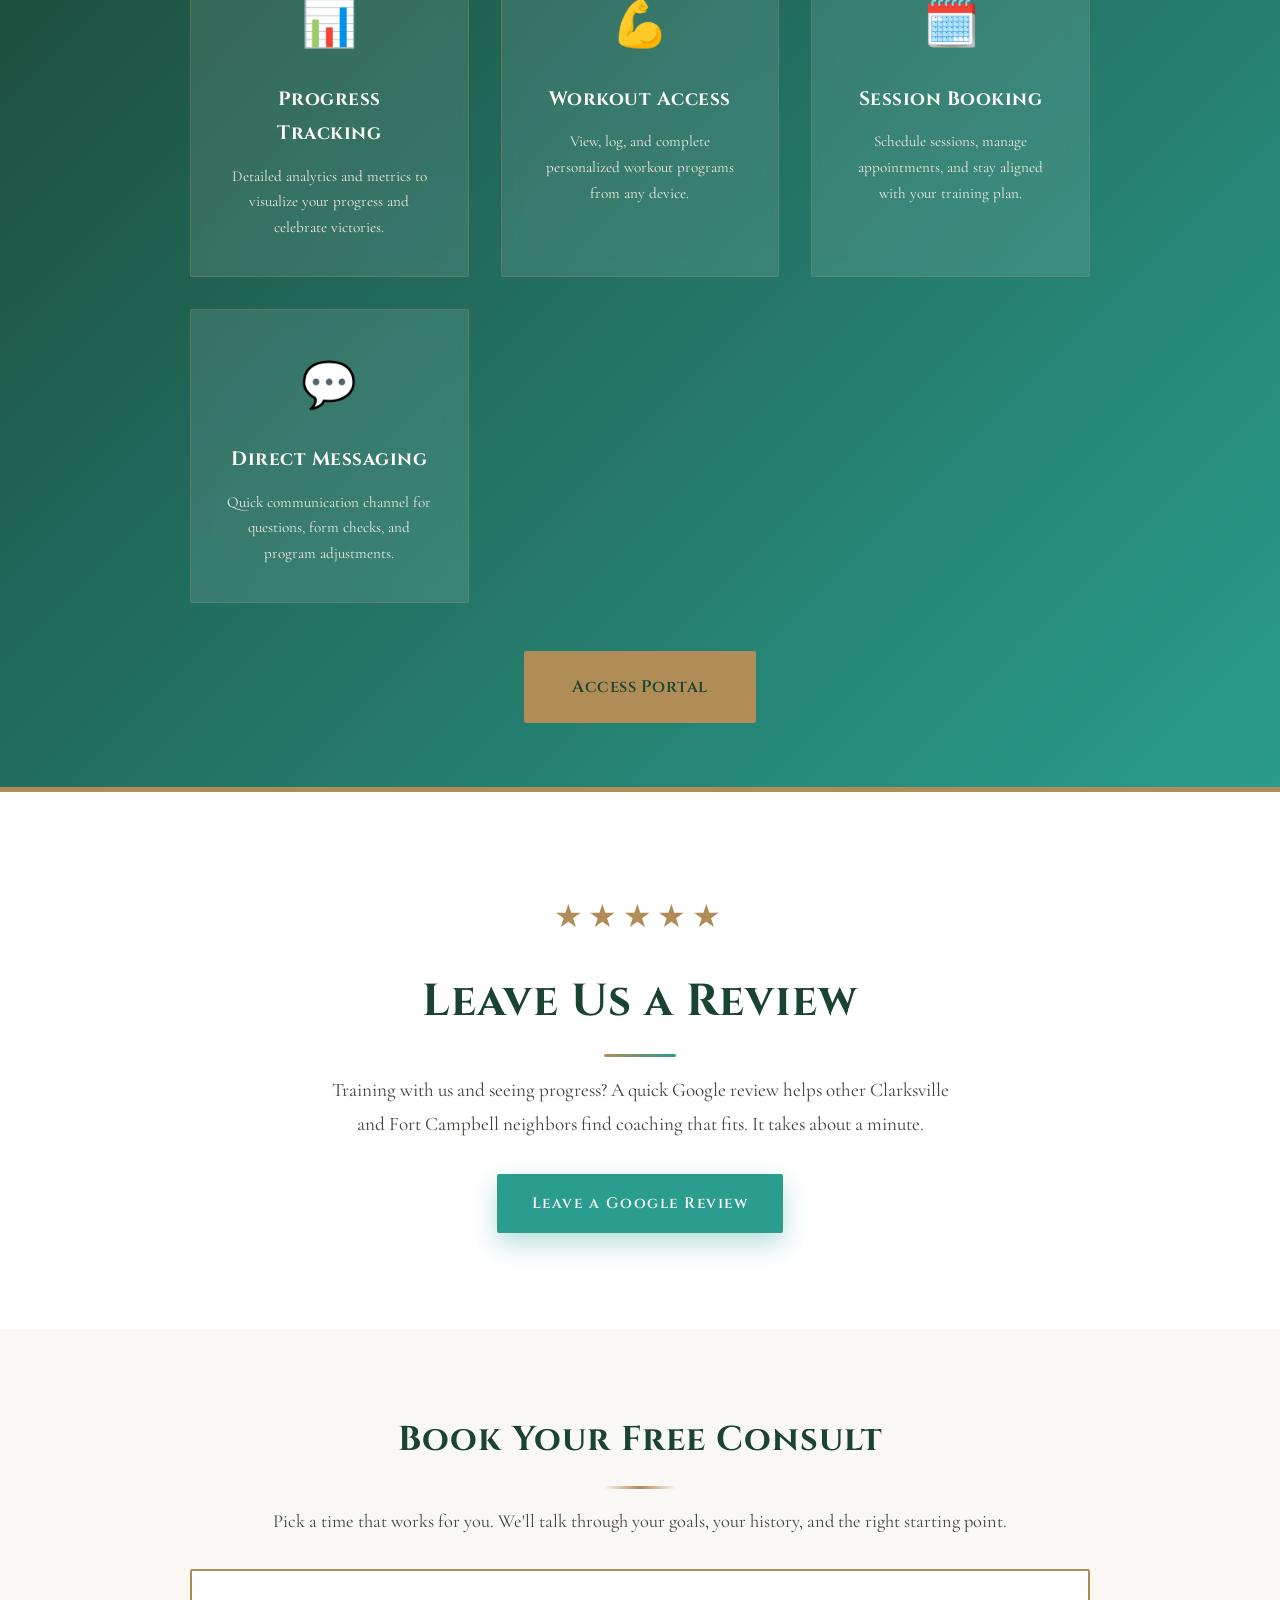
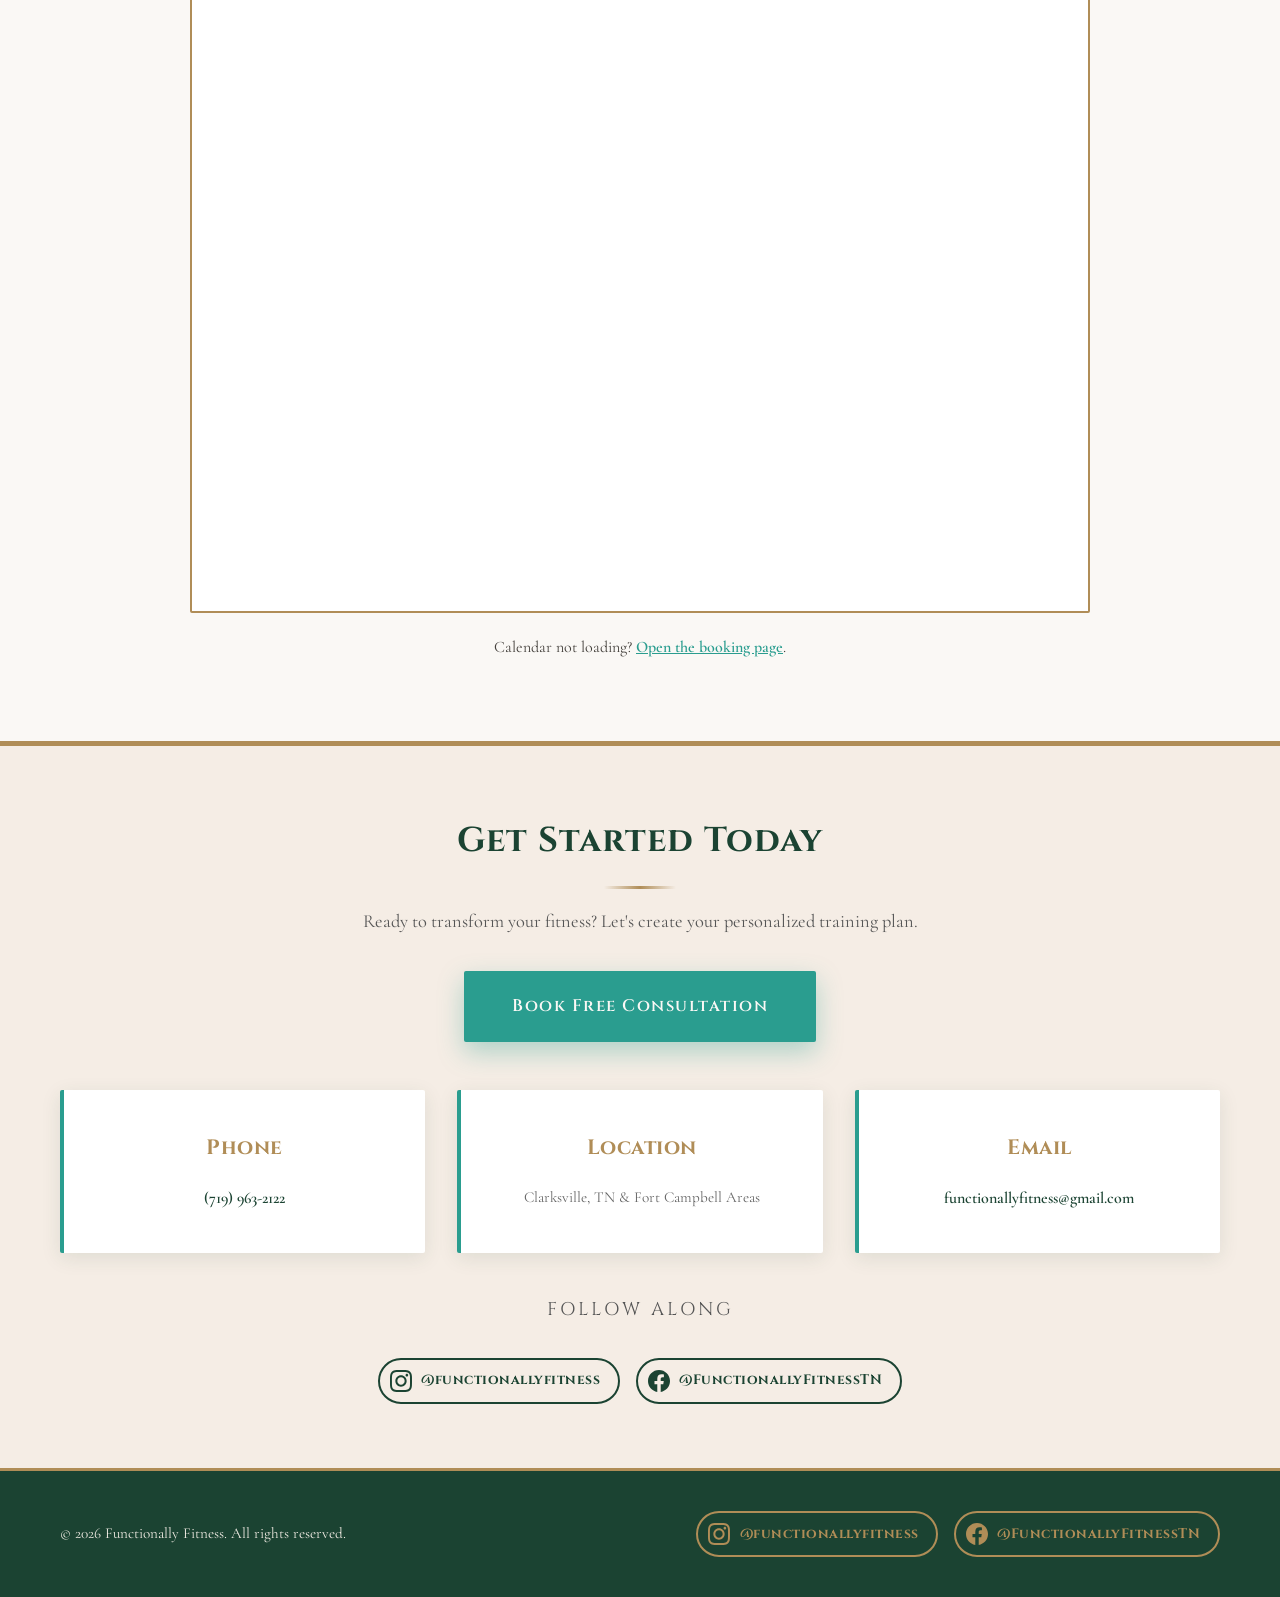
==== commit 90cb160c: "Remove added sticky bar: the site already has a mobile call bar with Call + Book buttons" ====
--- a/index.html
+++ b/index.html
@@ -337,39 +337,7 @@
             font-weight: 600;
         }
 
-        .sticky-cta {
-            display: none;
-        }
-
-        @media (max-width: 768px) {
-            .sticky-cta {
-                display: block;
-                position: fixed;
-                left: 0;
-                right: 0;
-                bottom: 0;
-                z-index: 999;
-                background: rgba(27, 67, 50, 0.97);
-                padding: 0.6rem 1rem calc(0.6rem + env(safe-area-inset-bottom));
-                box-shadow: 0 -2px 10px rgba(0, 0, 0, 0.25);
-            }
-
-            .sticky-cta-btn {
-                display: block;
-                text-align: center;
-                background: var(--accent-color);
-                color: #fff;
-                font-weight: 700;
-                padding: 0.9rem 1rem;
-                border-radius: 6px;
-                text-decoration: none;
-                font-size: 1rem;
-            }
-
-            body {
-                padding-bottom: 72px;
-            }
-        }
+
 
         /* Methodology Section */
         .methodology-section {
@@ -1549,11 +1517,10 @@
                 <ul>
                     <li><a href="#why">Why Us</a></li>
                     <li><a href="#coach">Meet Tyler</a></li>
-                    <li><a href="programs.html">Programs</a></li>
-                    <li><a href="corrective-exercise.html">Corrective Exercise</a></li>
-                    <li><a href="nutrition.html">Nutrition</a></li>
+                    <li><a href="#options">Services</a></li>
+                    <li><a href="#plans">Plans</a></li>
                     <li><a href="#foundational-four">Free Guide</a></li>
-                    <li><a href="trident-iron-classic.html">Meet</a></li>
+                    <li><a href="#trident-iron-classic">Meet</a></li>
                     <li><a href="https://ffclientportal.floot.app" class="btn btn-portal">Client Portal</a></li>
                     <li><a href="https://calendar.app.google/uceB14mhh3rDk57X7" class="cta-link">Book Now</a></li>
                 </ul>
@@ -1979,8 +1946,5 @@
             if (!isNaN(closes) && Date.now() > closes) cohort.style.display = 'none';
         })();
     </script>
-    <div class="sticky-cta">
-        <a href="https://calendar.app.google/uceB14mhh3rDk57X7" class="sticky-cta-btn">Book a Free Consultation</a>
-    </div>
 </body>
 </html>
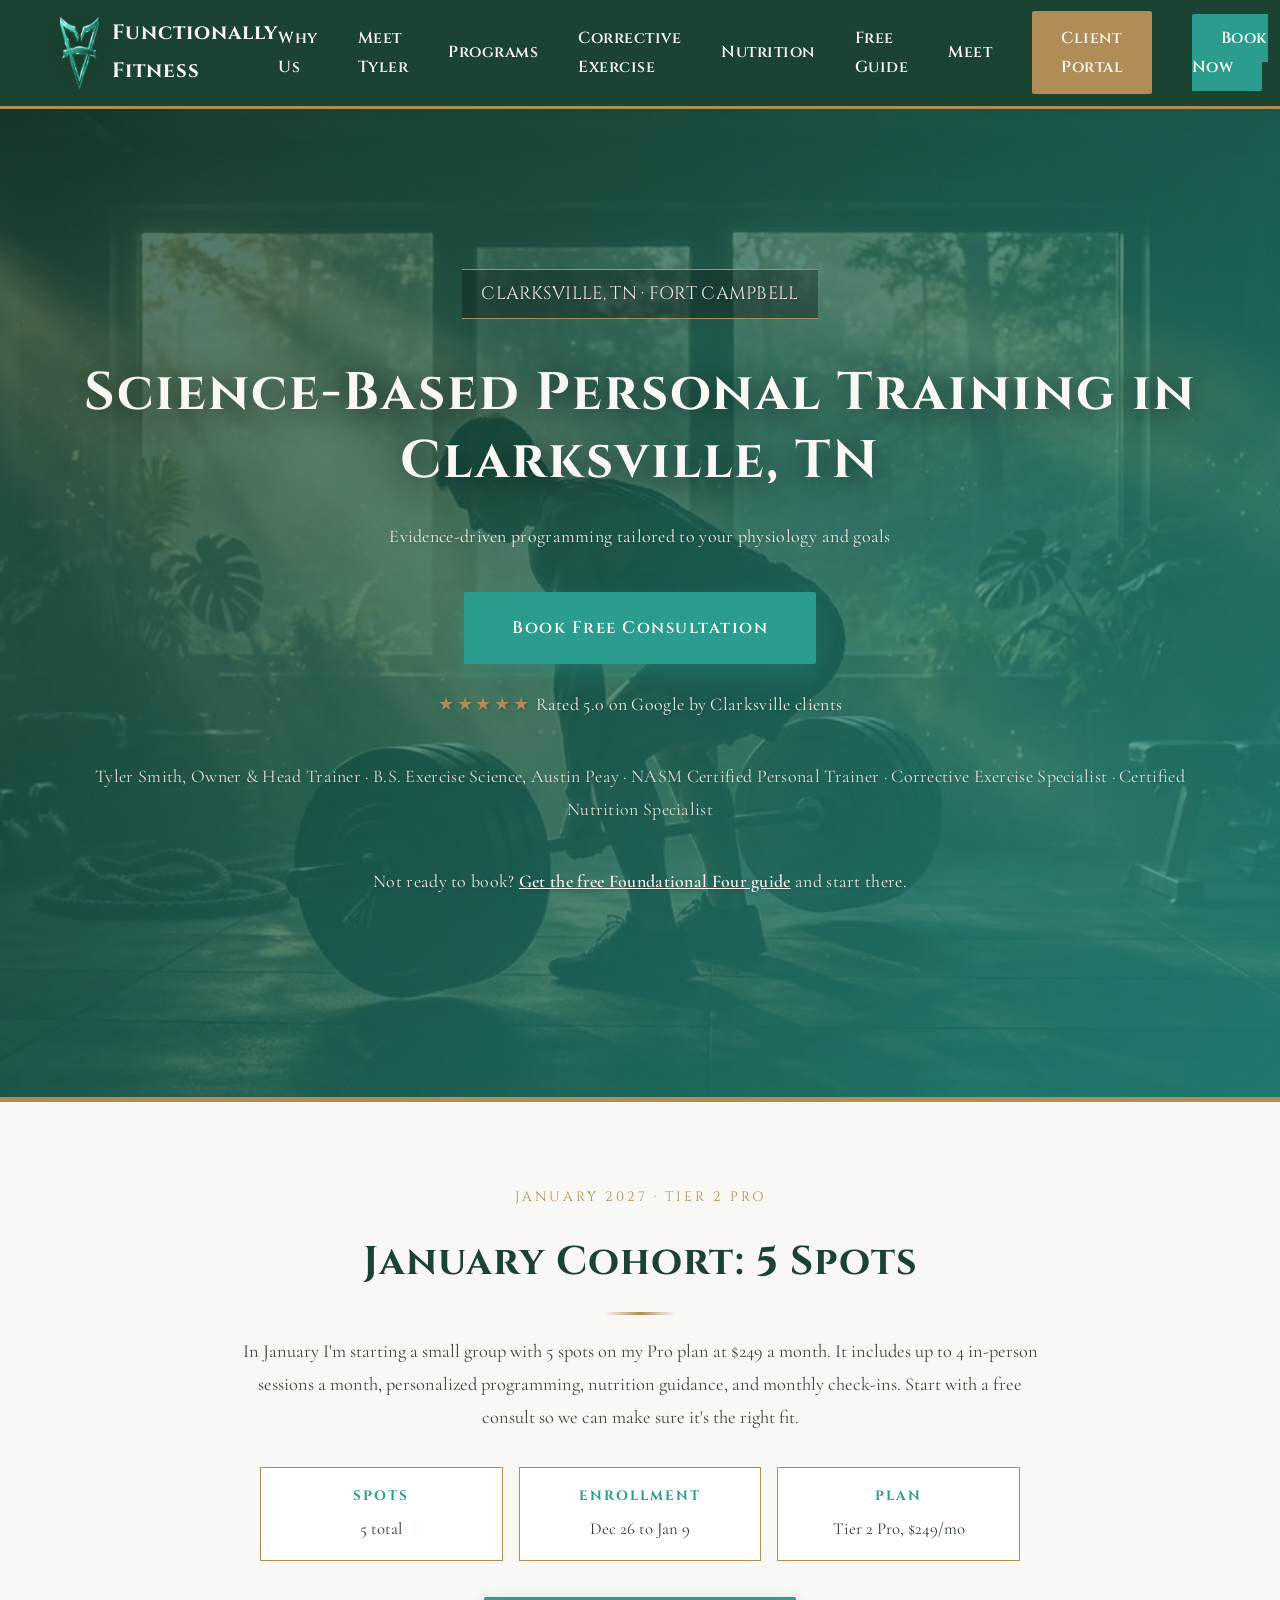
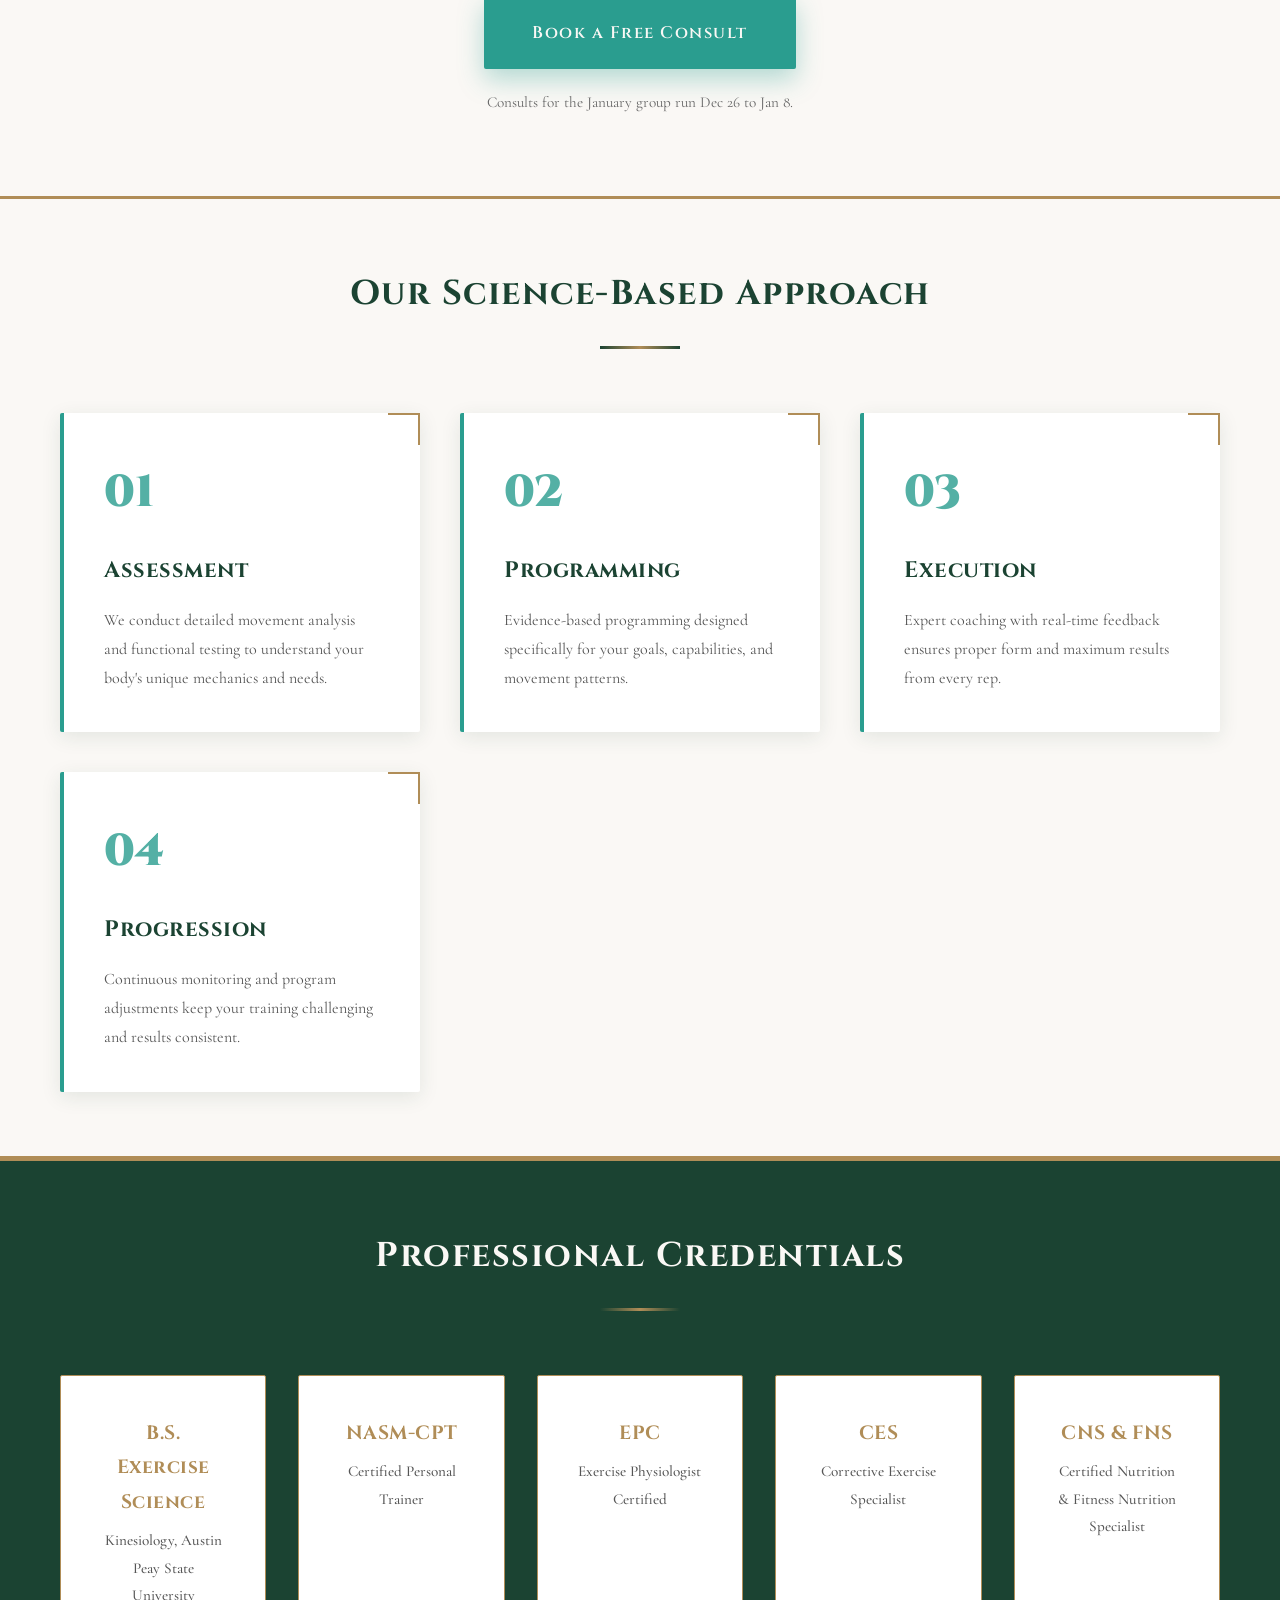
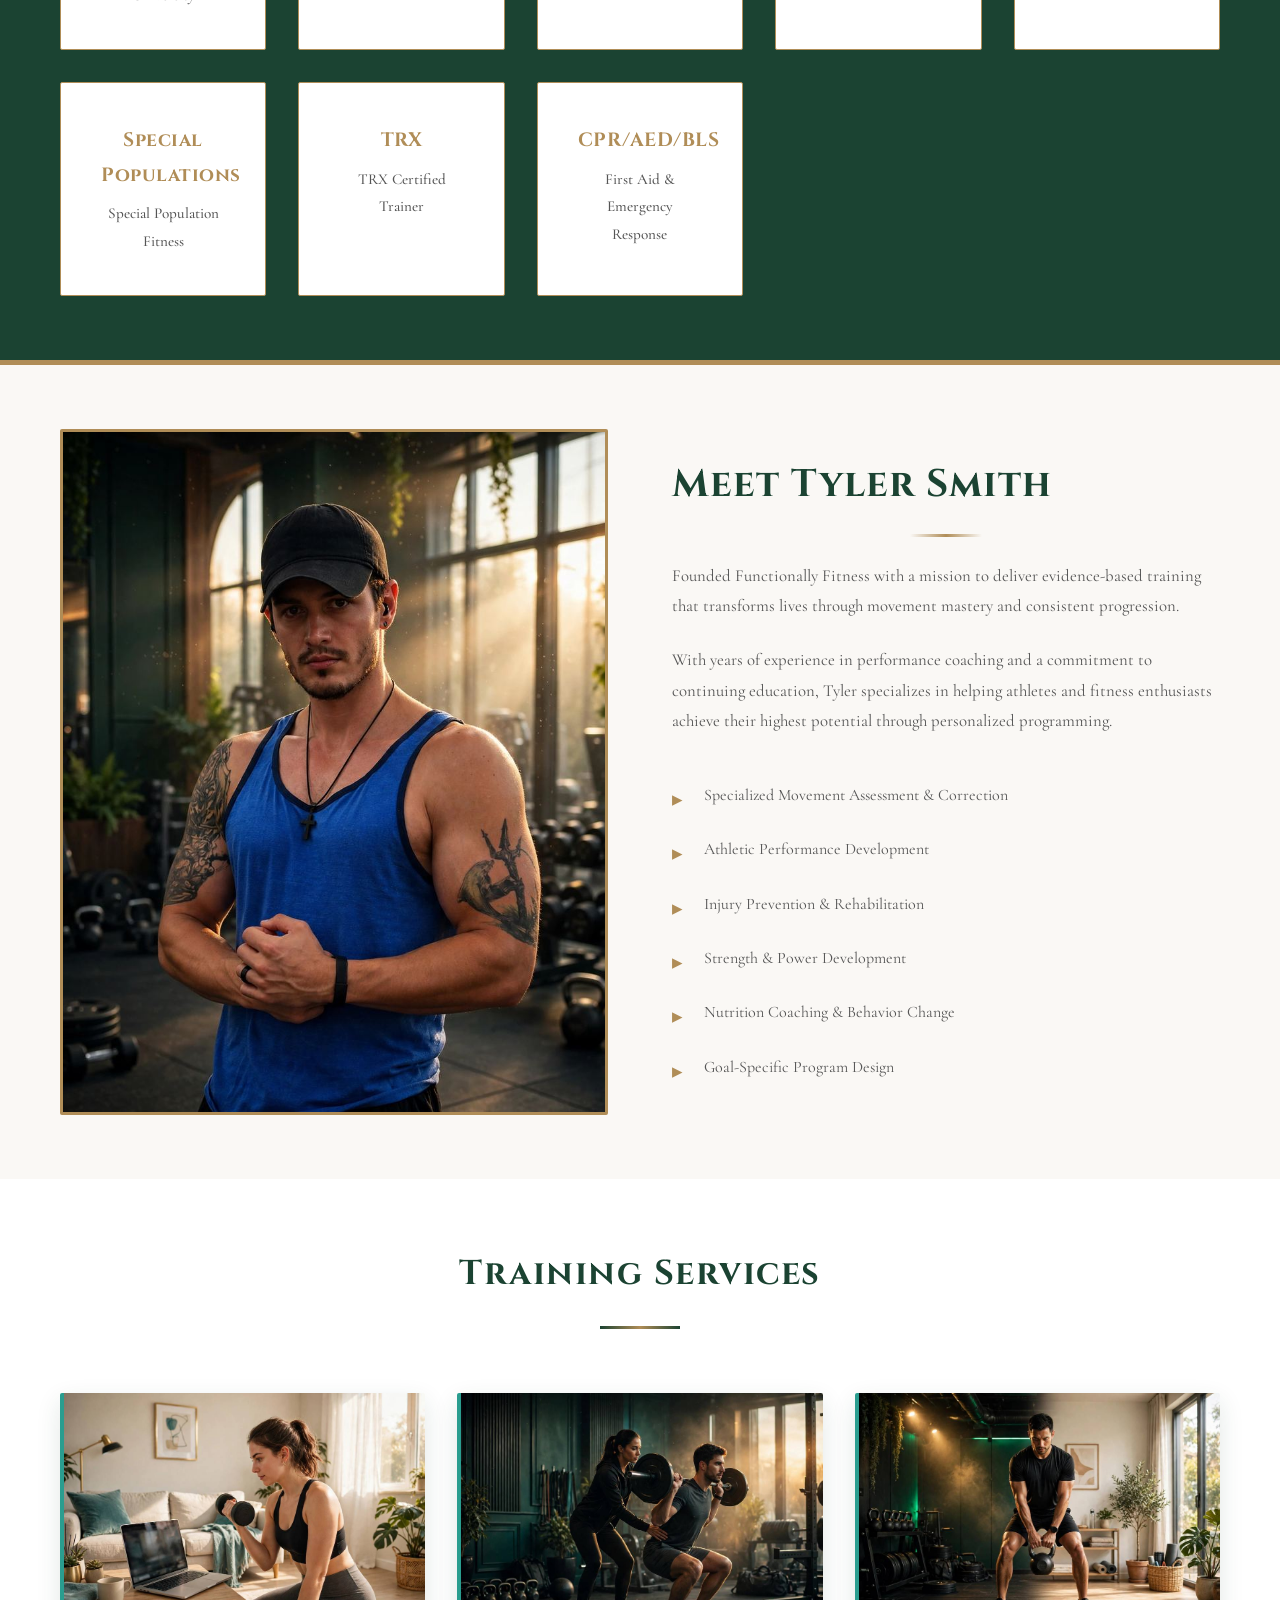
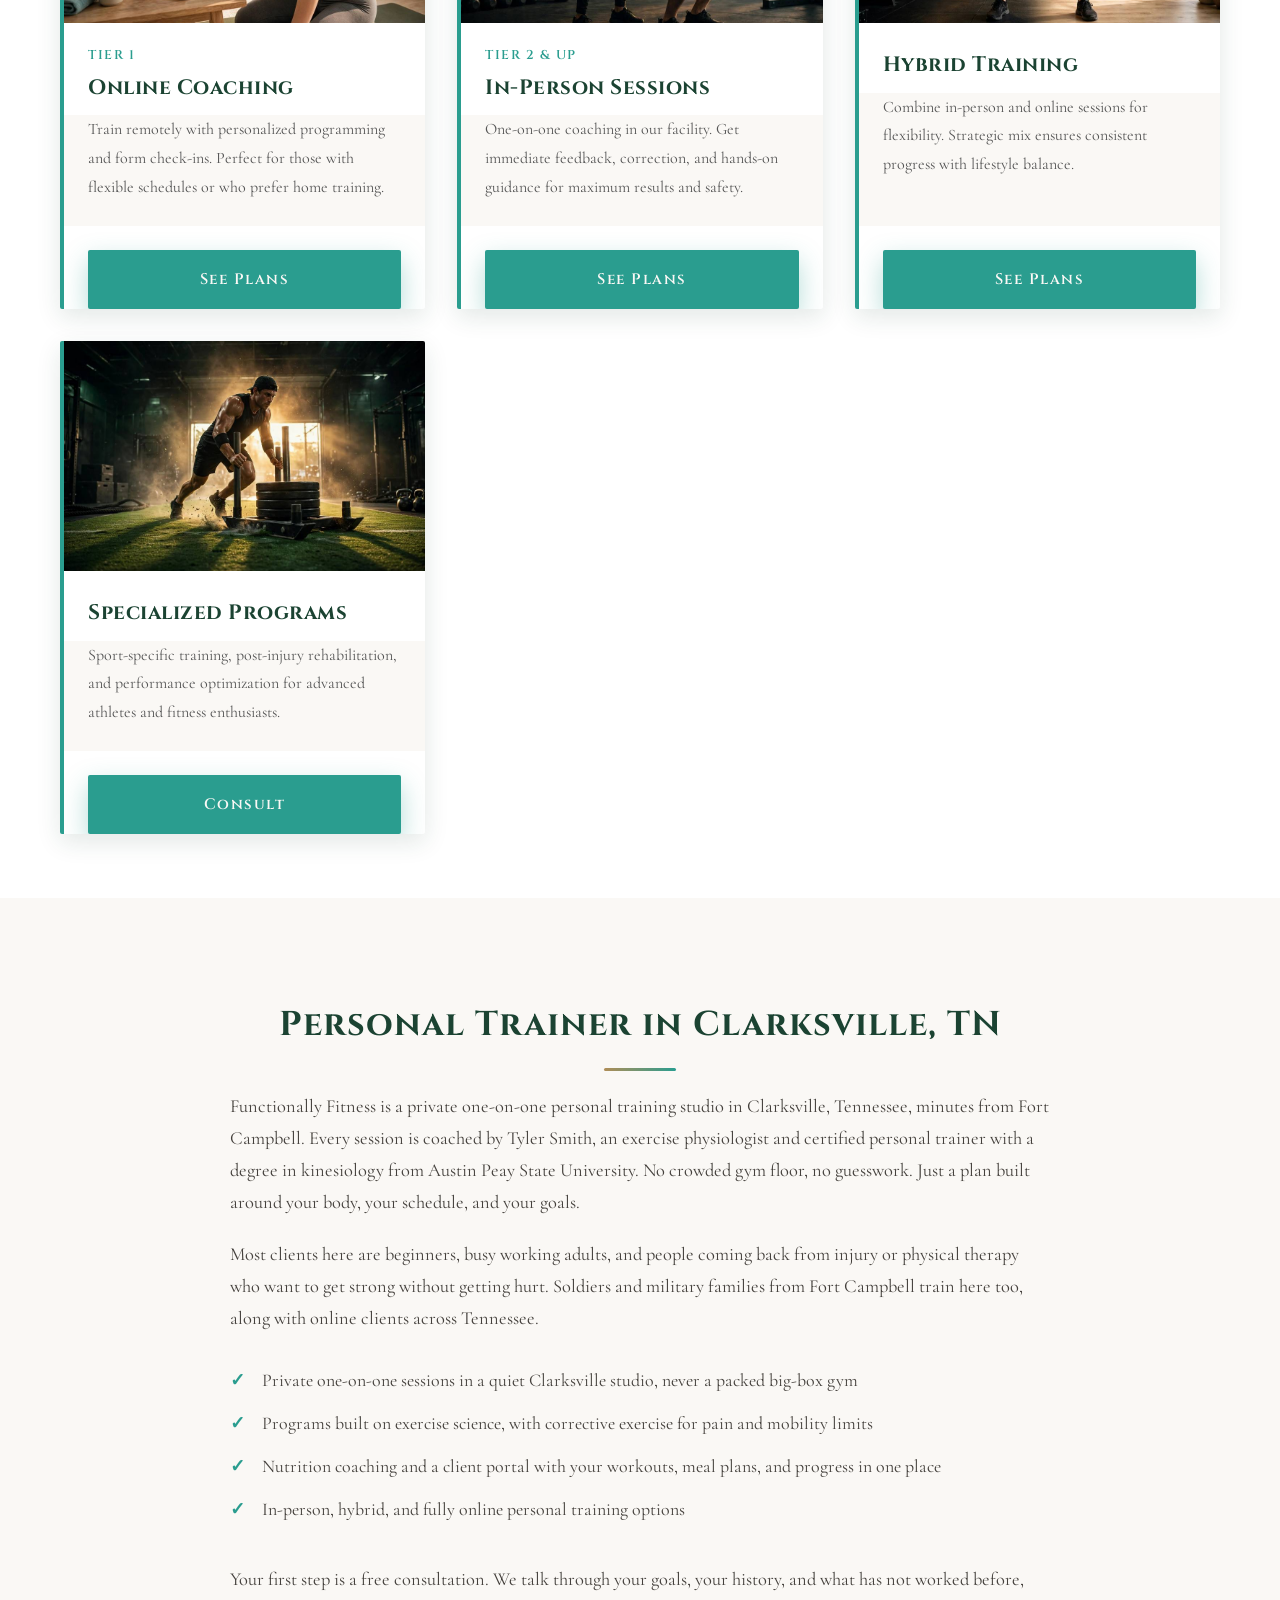
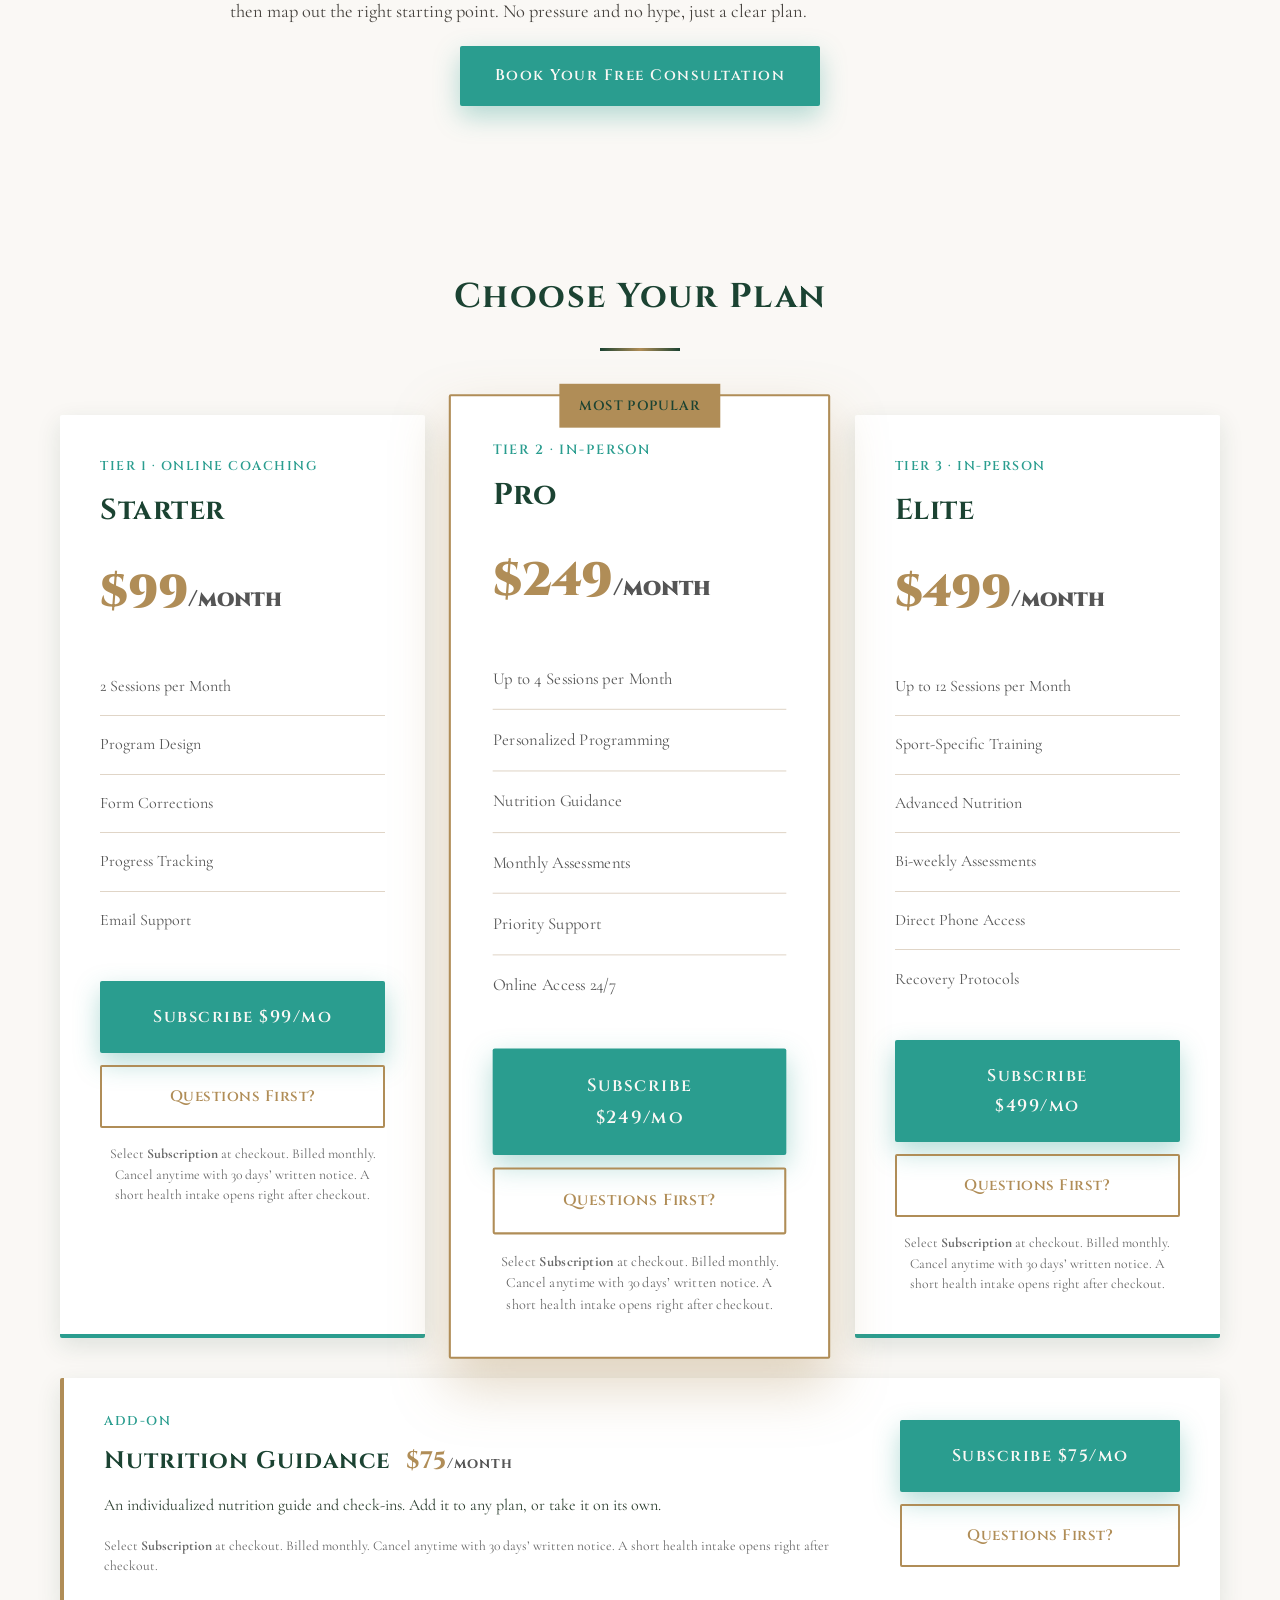
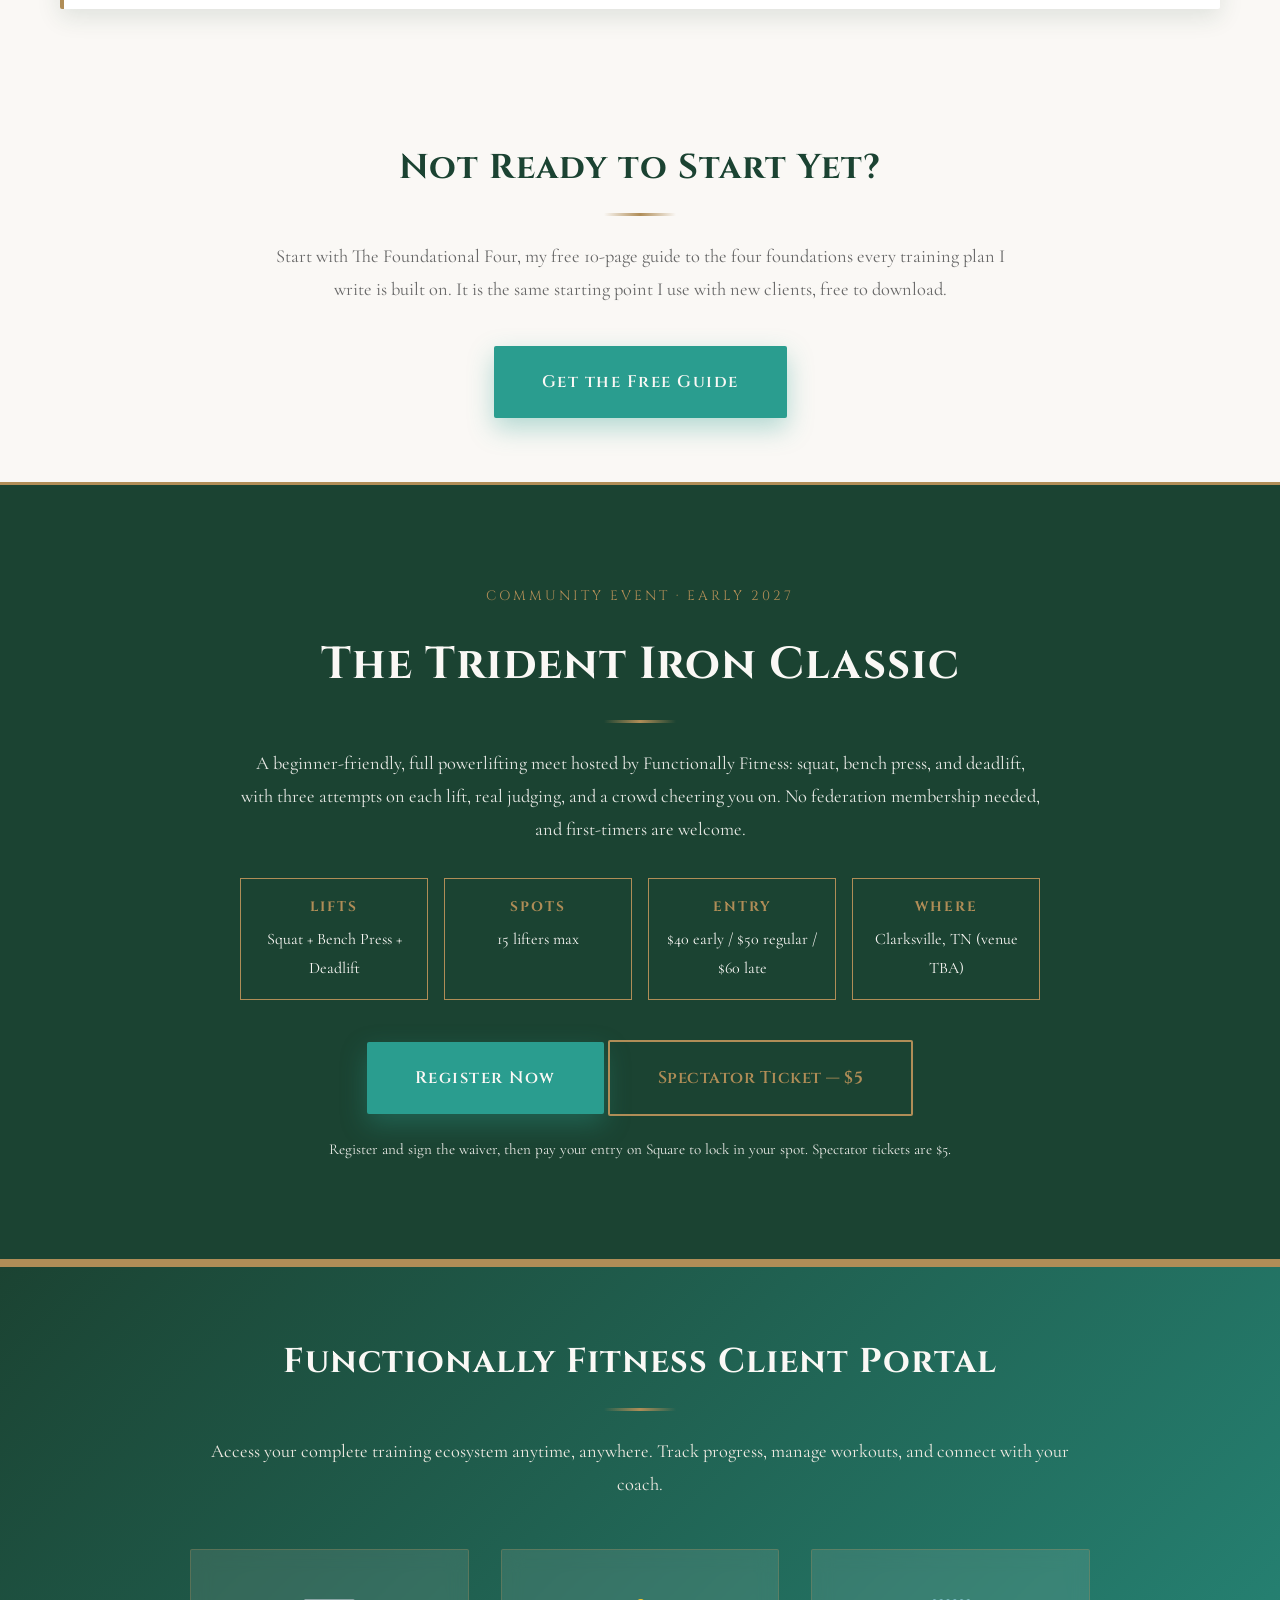
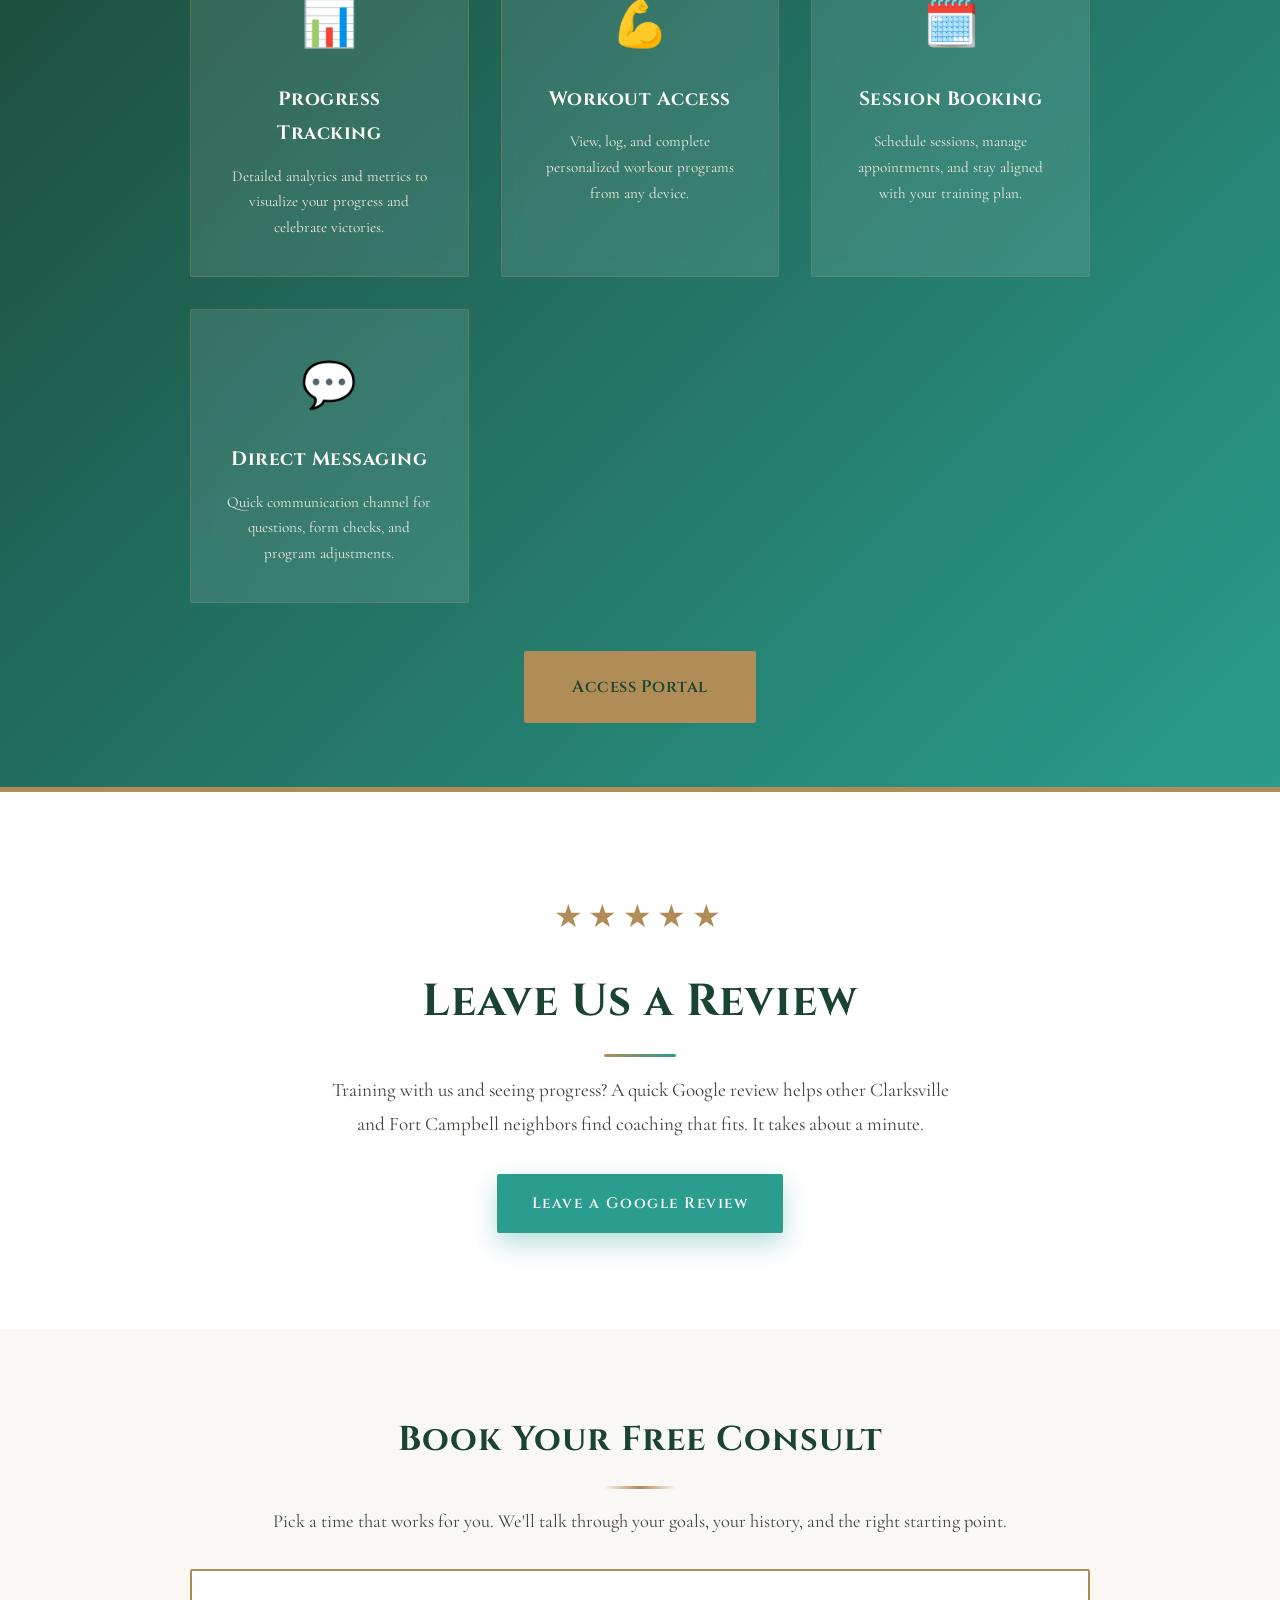
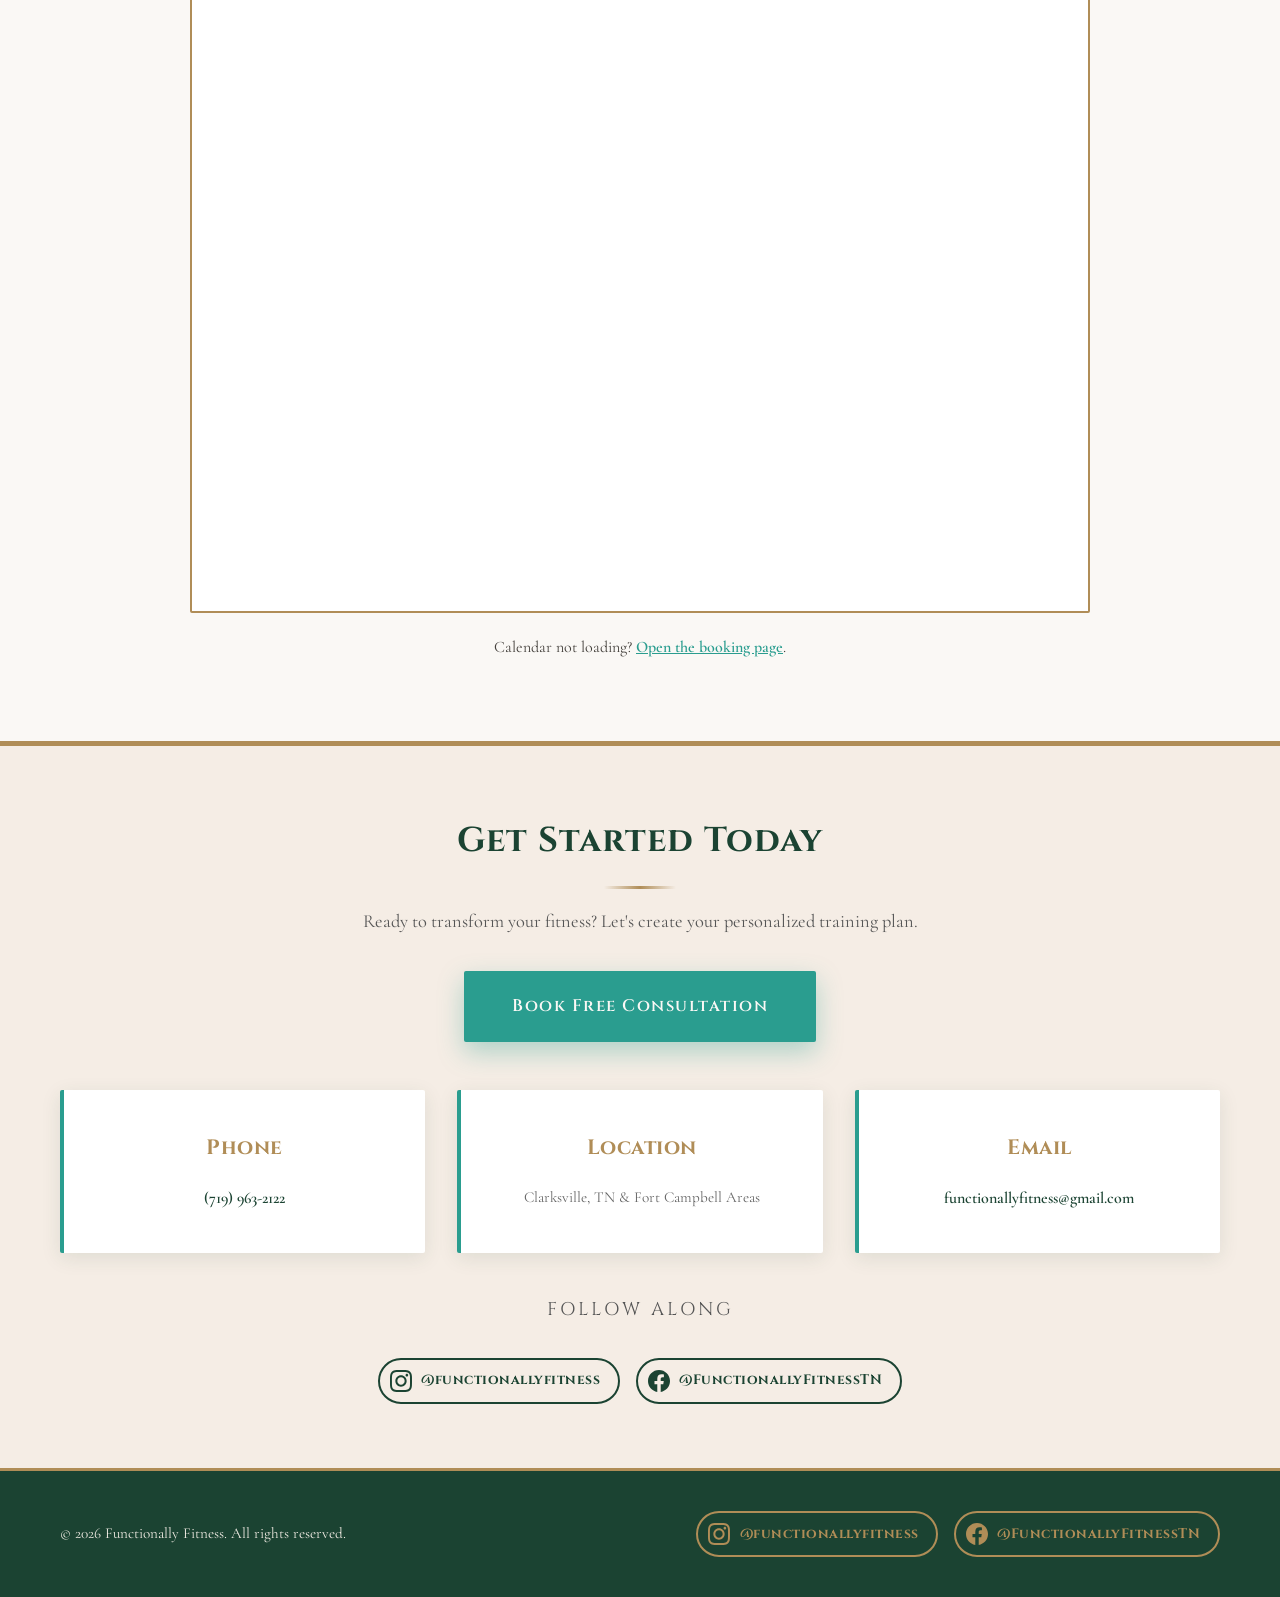
==== commit 70be9d1c: "Rebuild pages without the added sticky bar (existing mobile call bar covers it)" ====
--- a/index.html
+++ b/index.html
@@ -1517,10 +1517,11 @@
                 <ul>
                     <li><a href="#why">Why Us</a></li>
                     <li><a href="#coach">Meet Tyler</a></li>
-                    <li><a href="#options">Services</a></li>
-                    <li><a href="#plans">Plans</a></li>
+                    <li><a href="programs.html">Programs</a></li>
+                    <li><a href="corrective-exercise.html">Corrective Exercise</a></li>
+                    <li><a href="nutrition.html">Nutrition</a></li>
                     <li><a href="#foundational-four">Free Guide</a></li>
-                    <li><a href="#trident-iron-classic">Meet</a></li>
+                    <li><a href="trident-iron-classic.html">Meet</a></li>
                     <li><a href="https://ffclientportal.floot.app" class="btn btn-portal">Client Portal</a></li>
                     <li><a href="https://calendar.app.google/uceB14mhh3rDk57X7" class="cta-link">Book Now</a></li>
                 </ul>
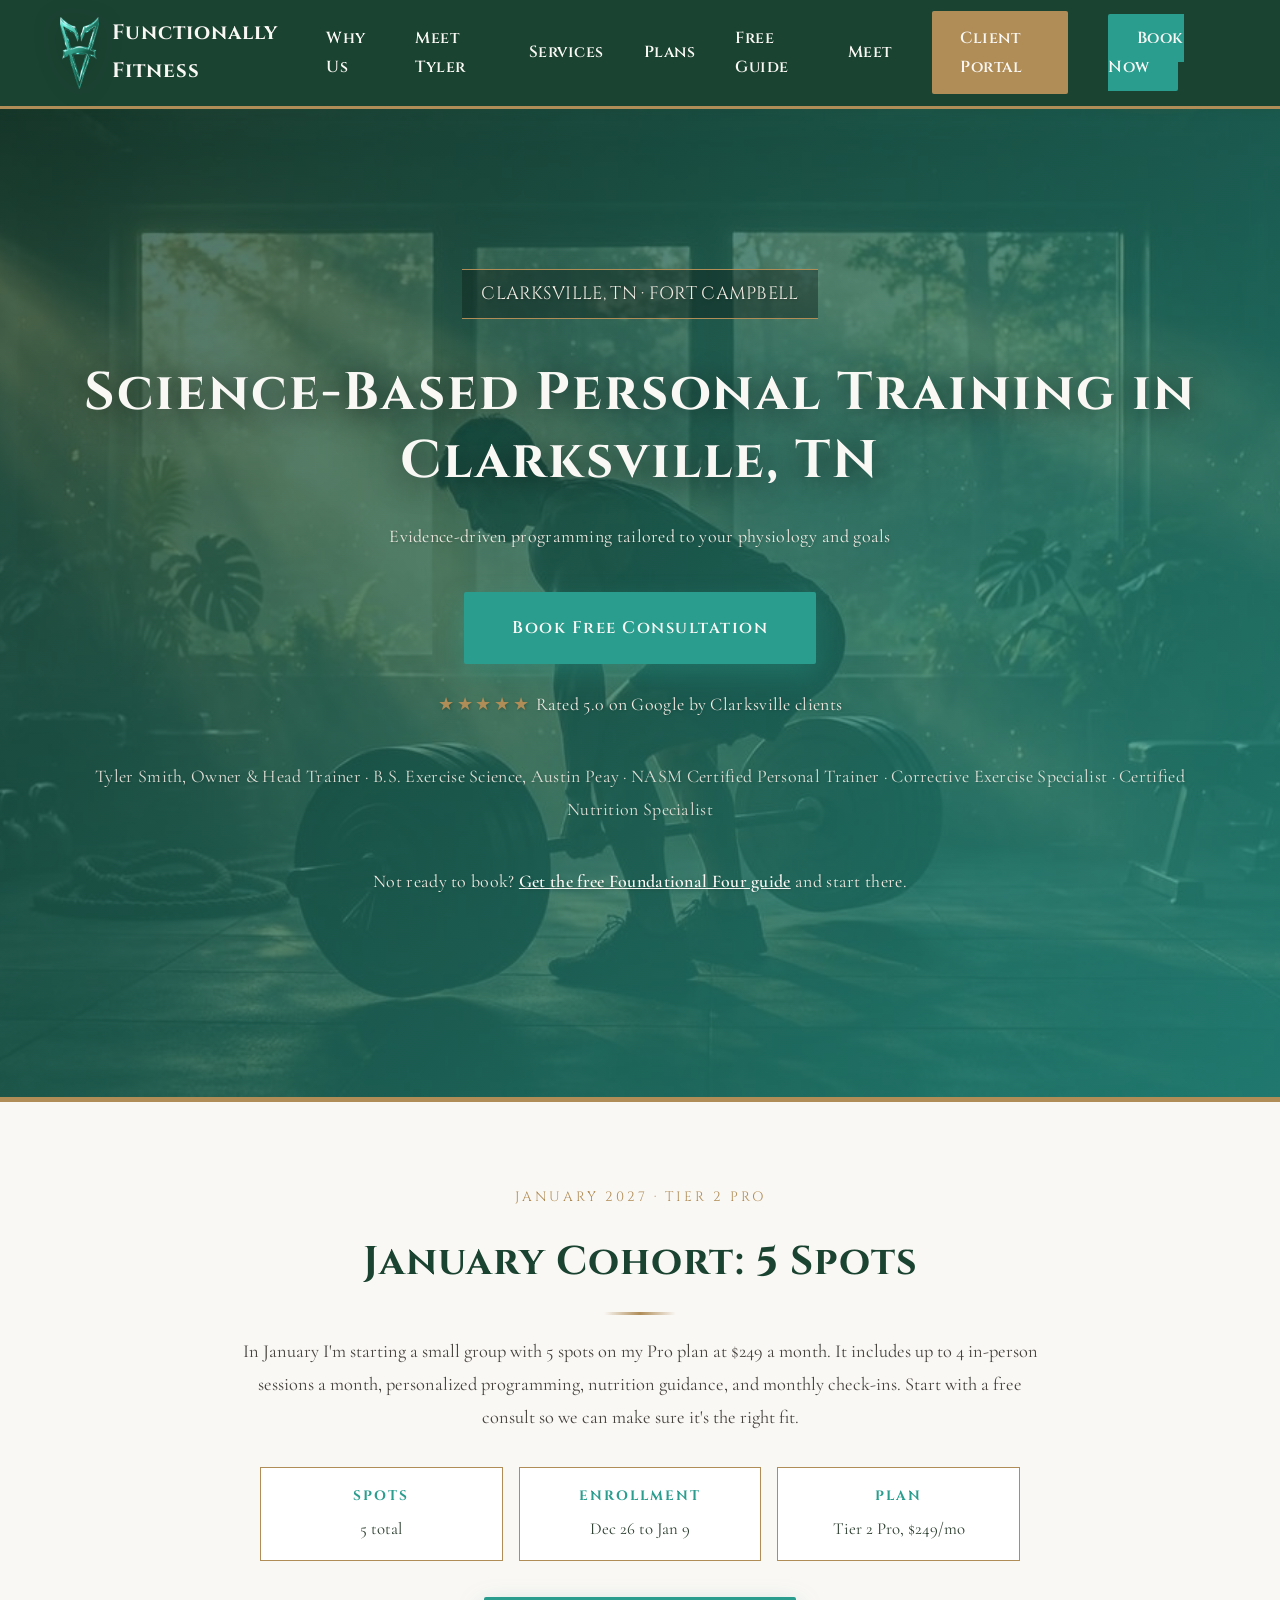
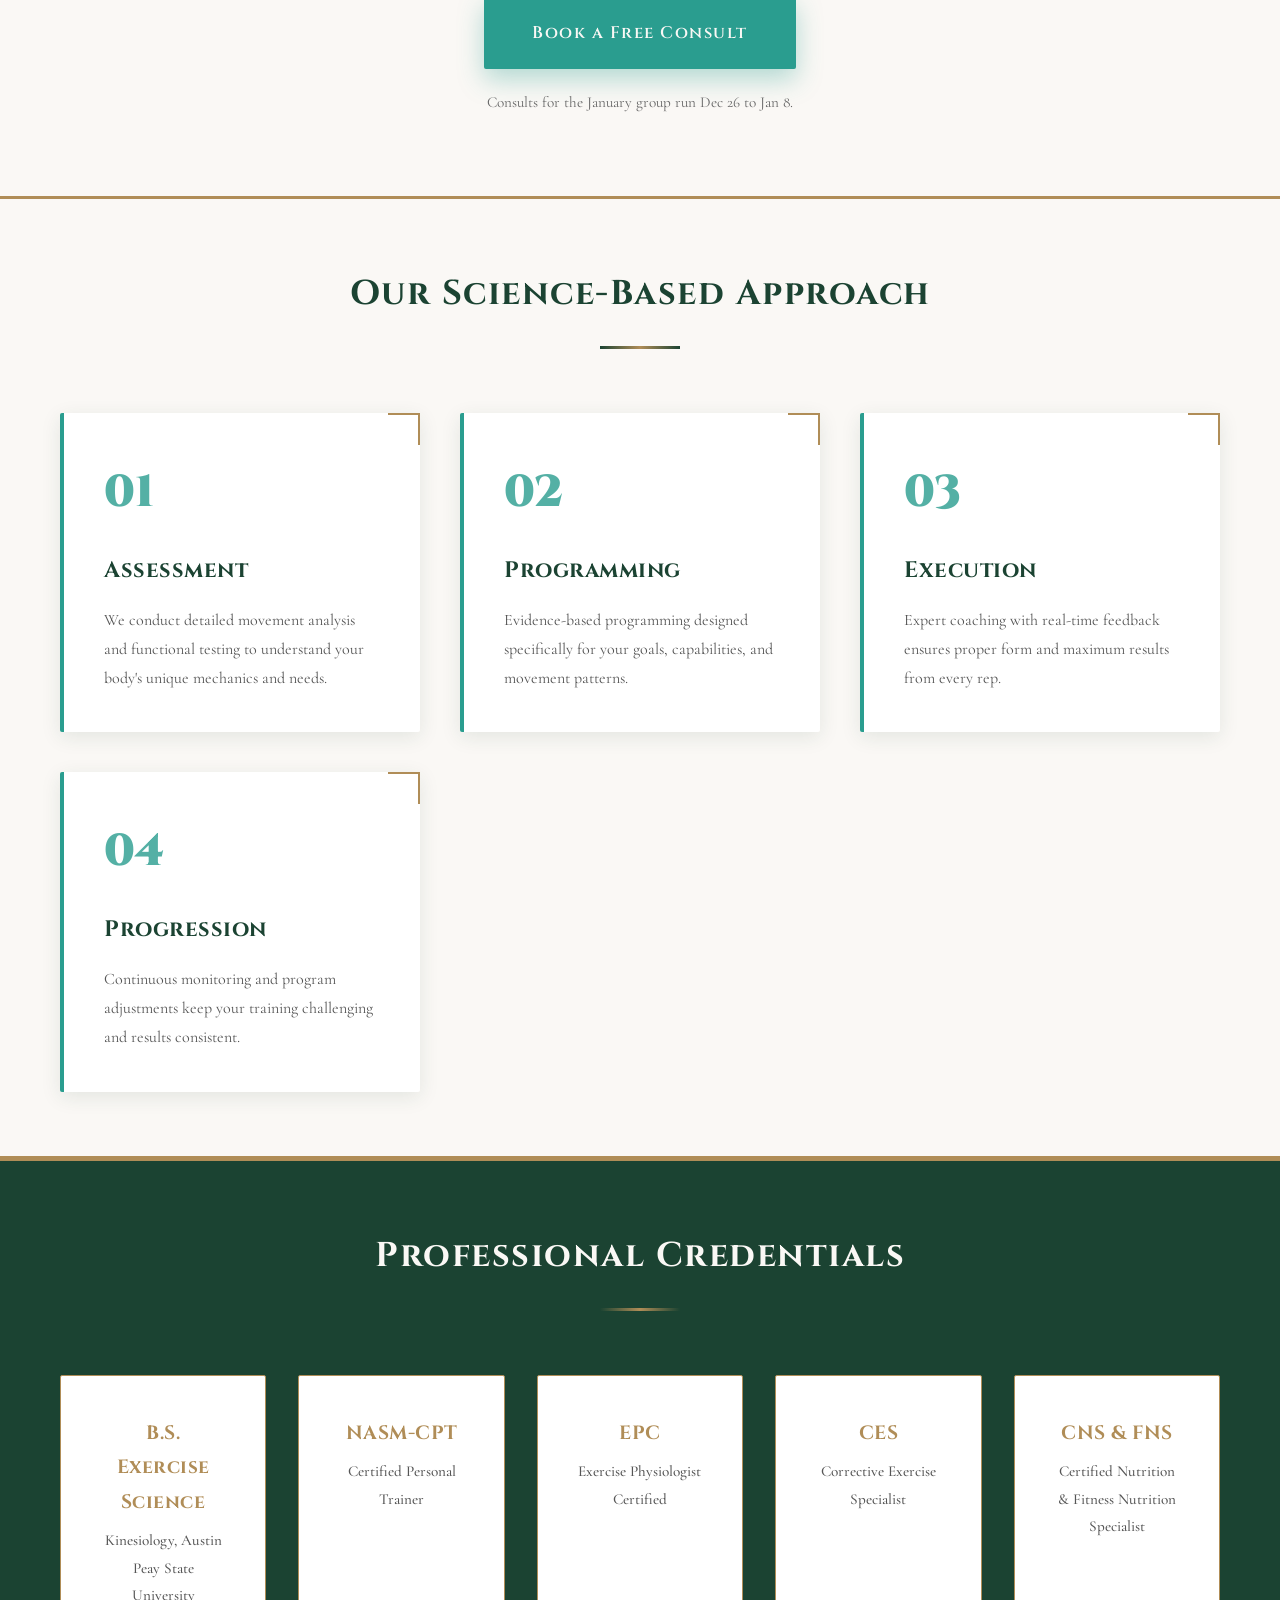
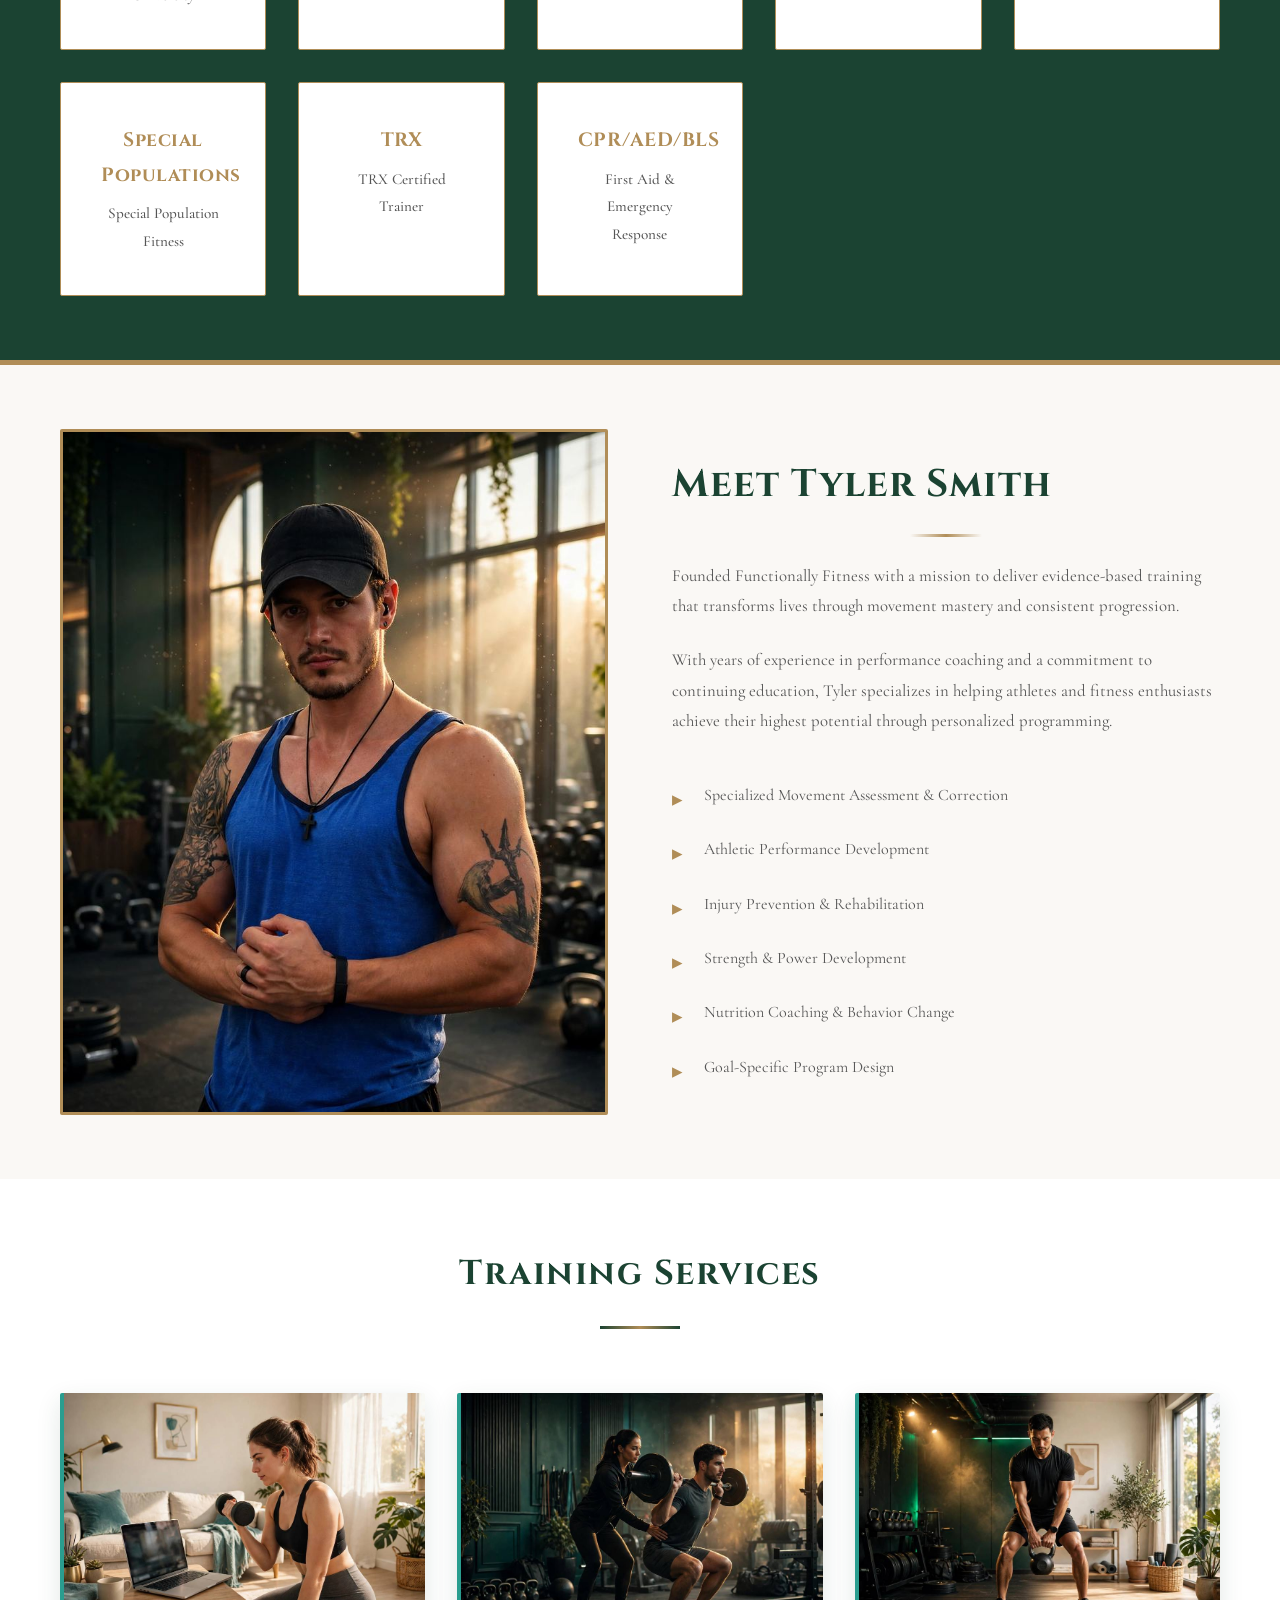
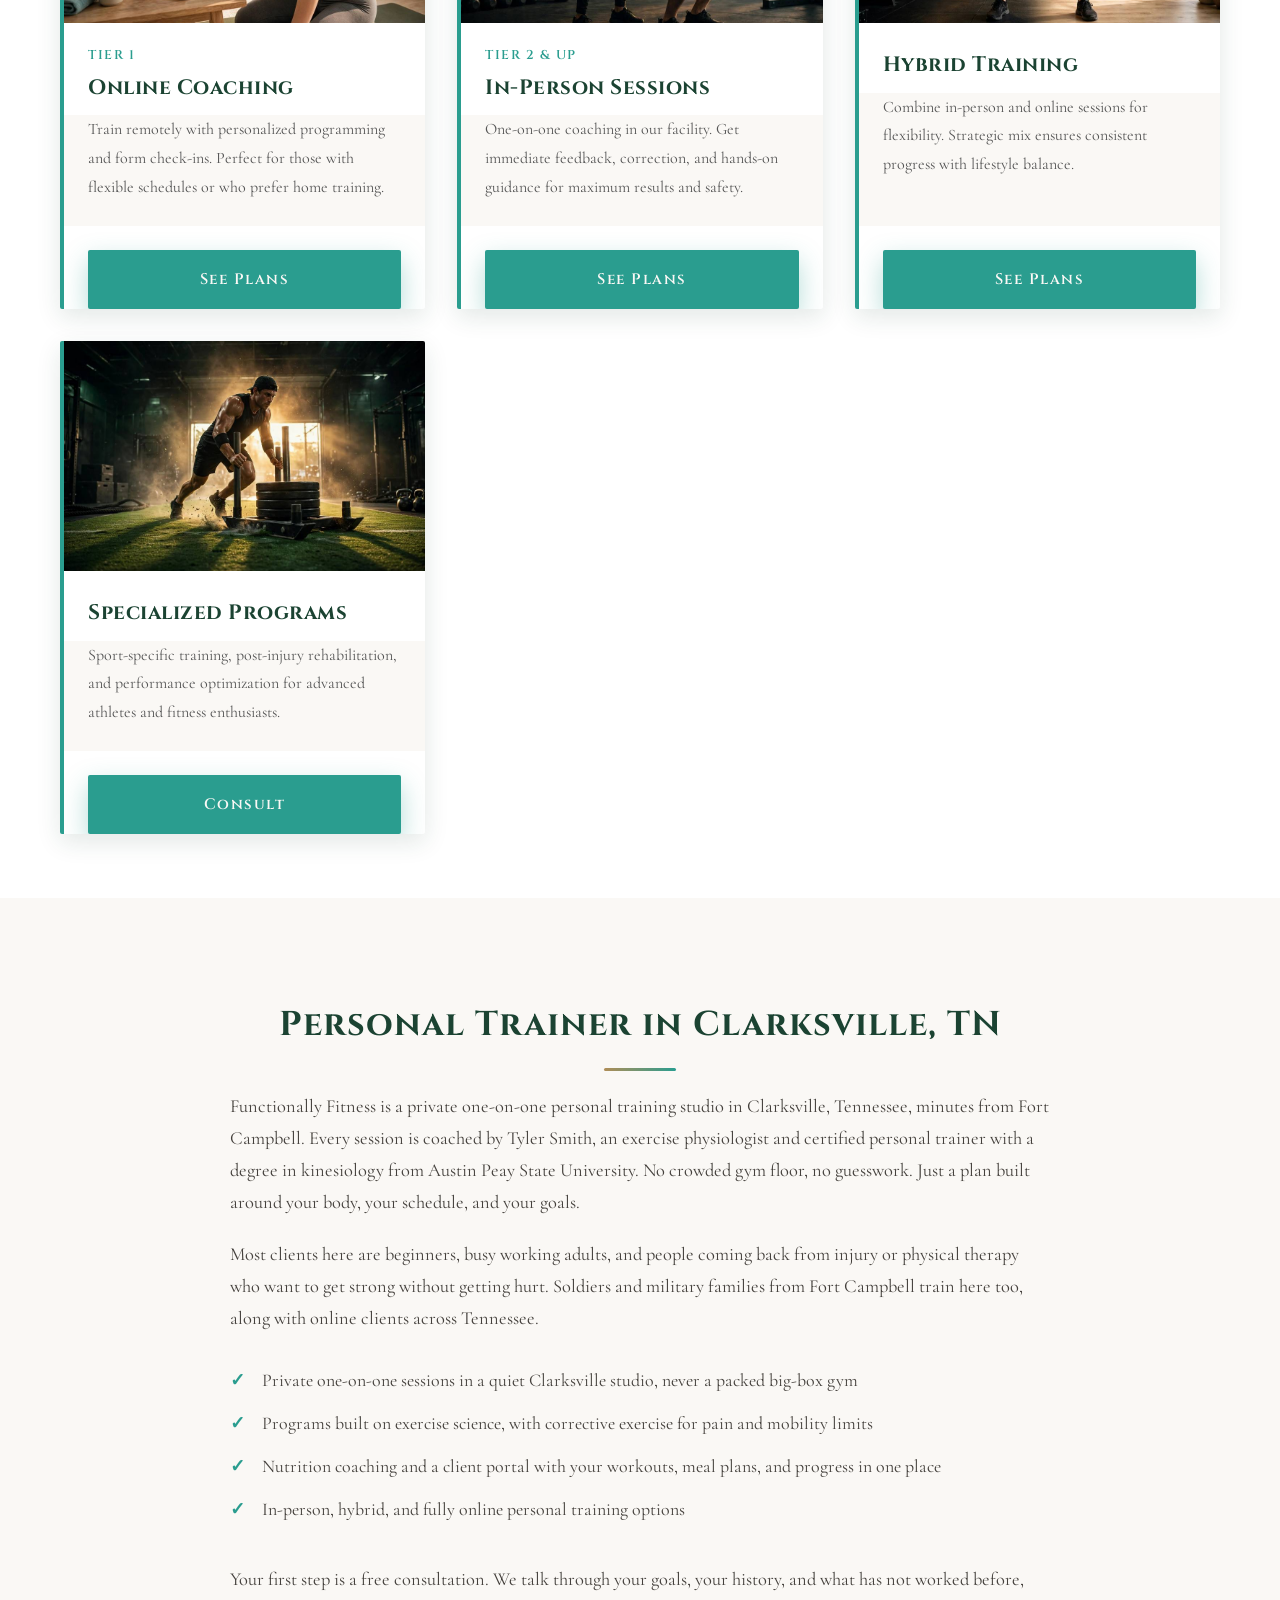
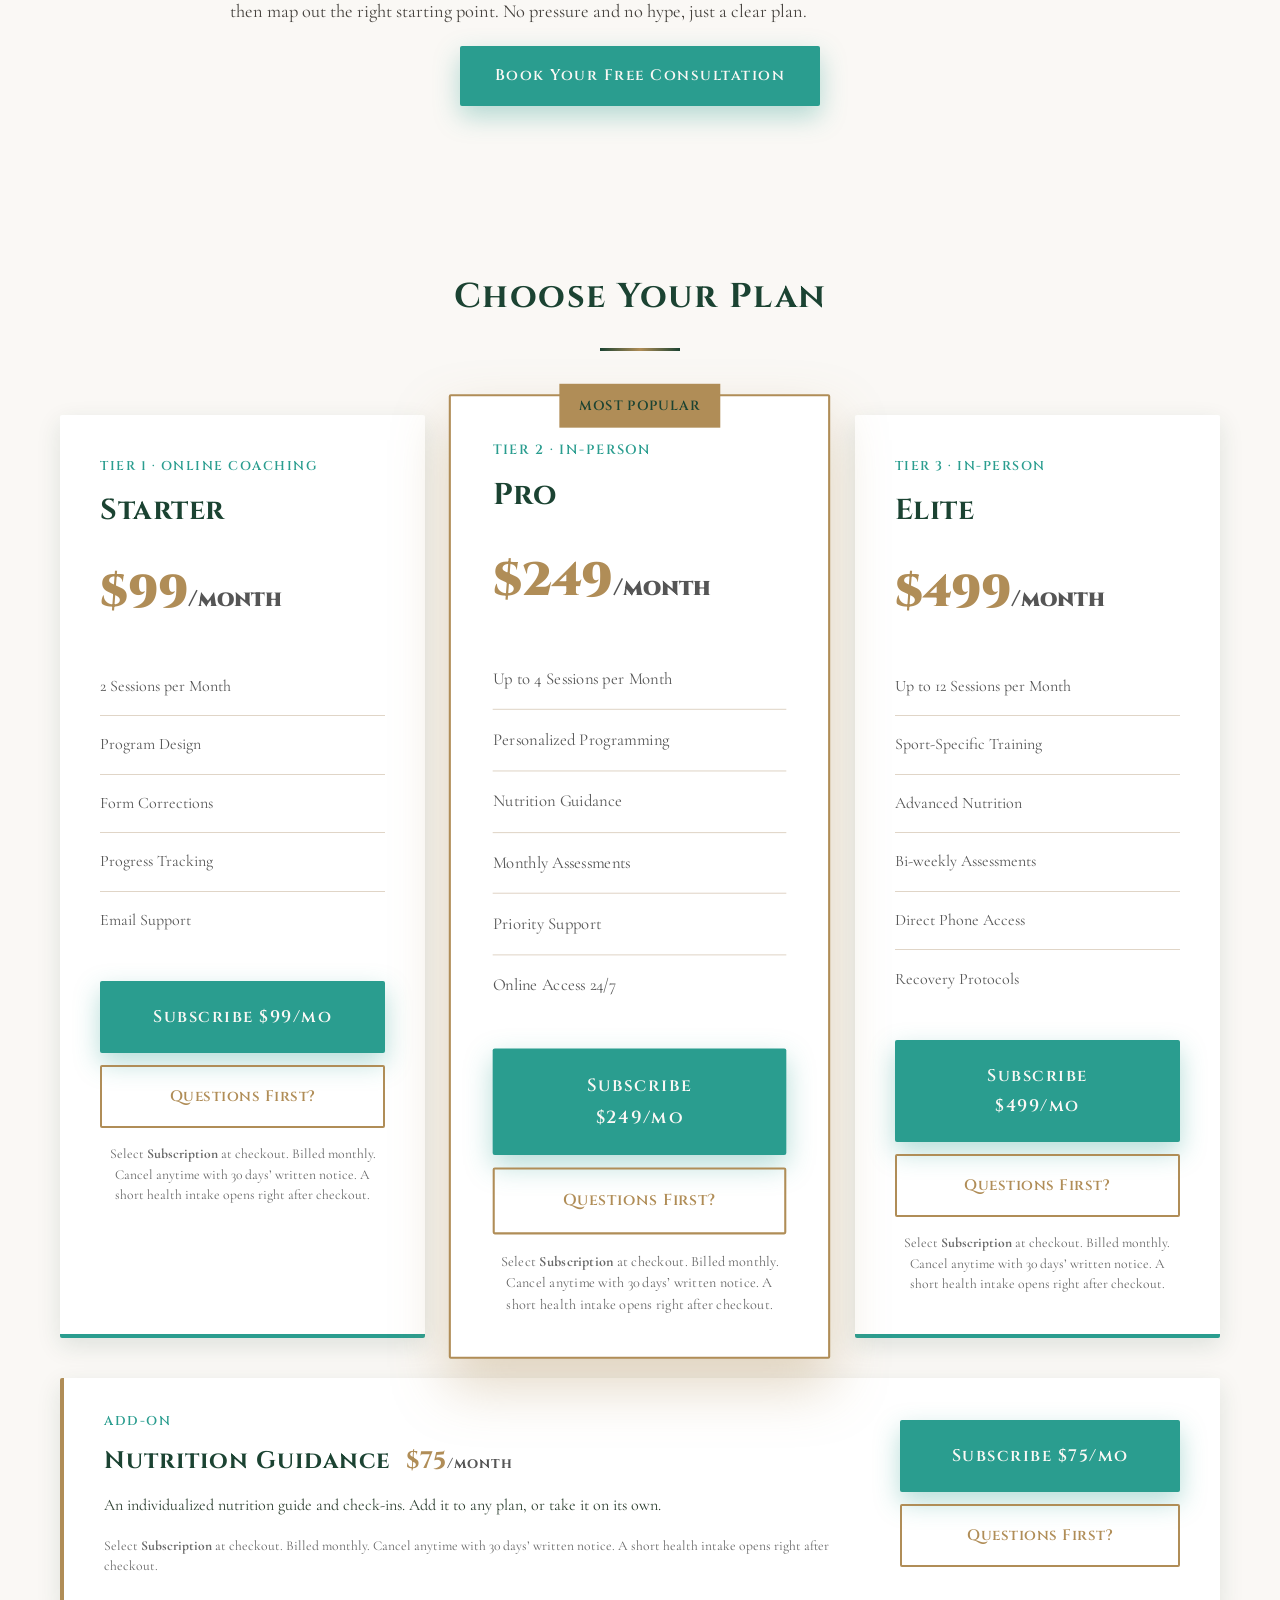
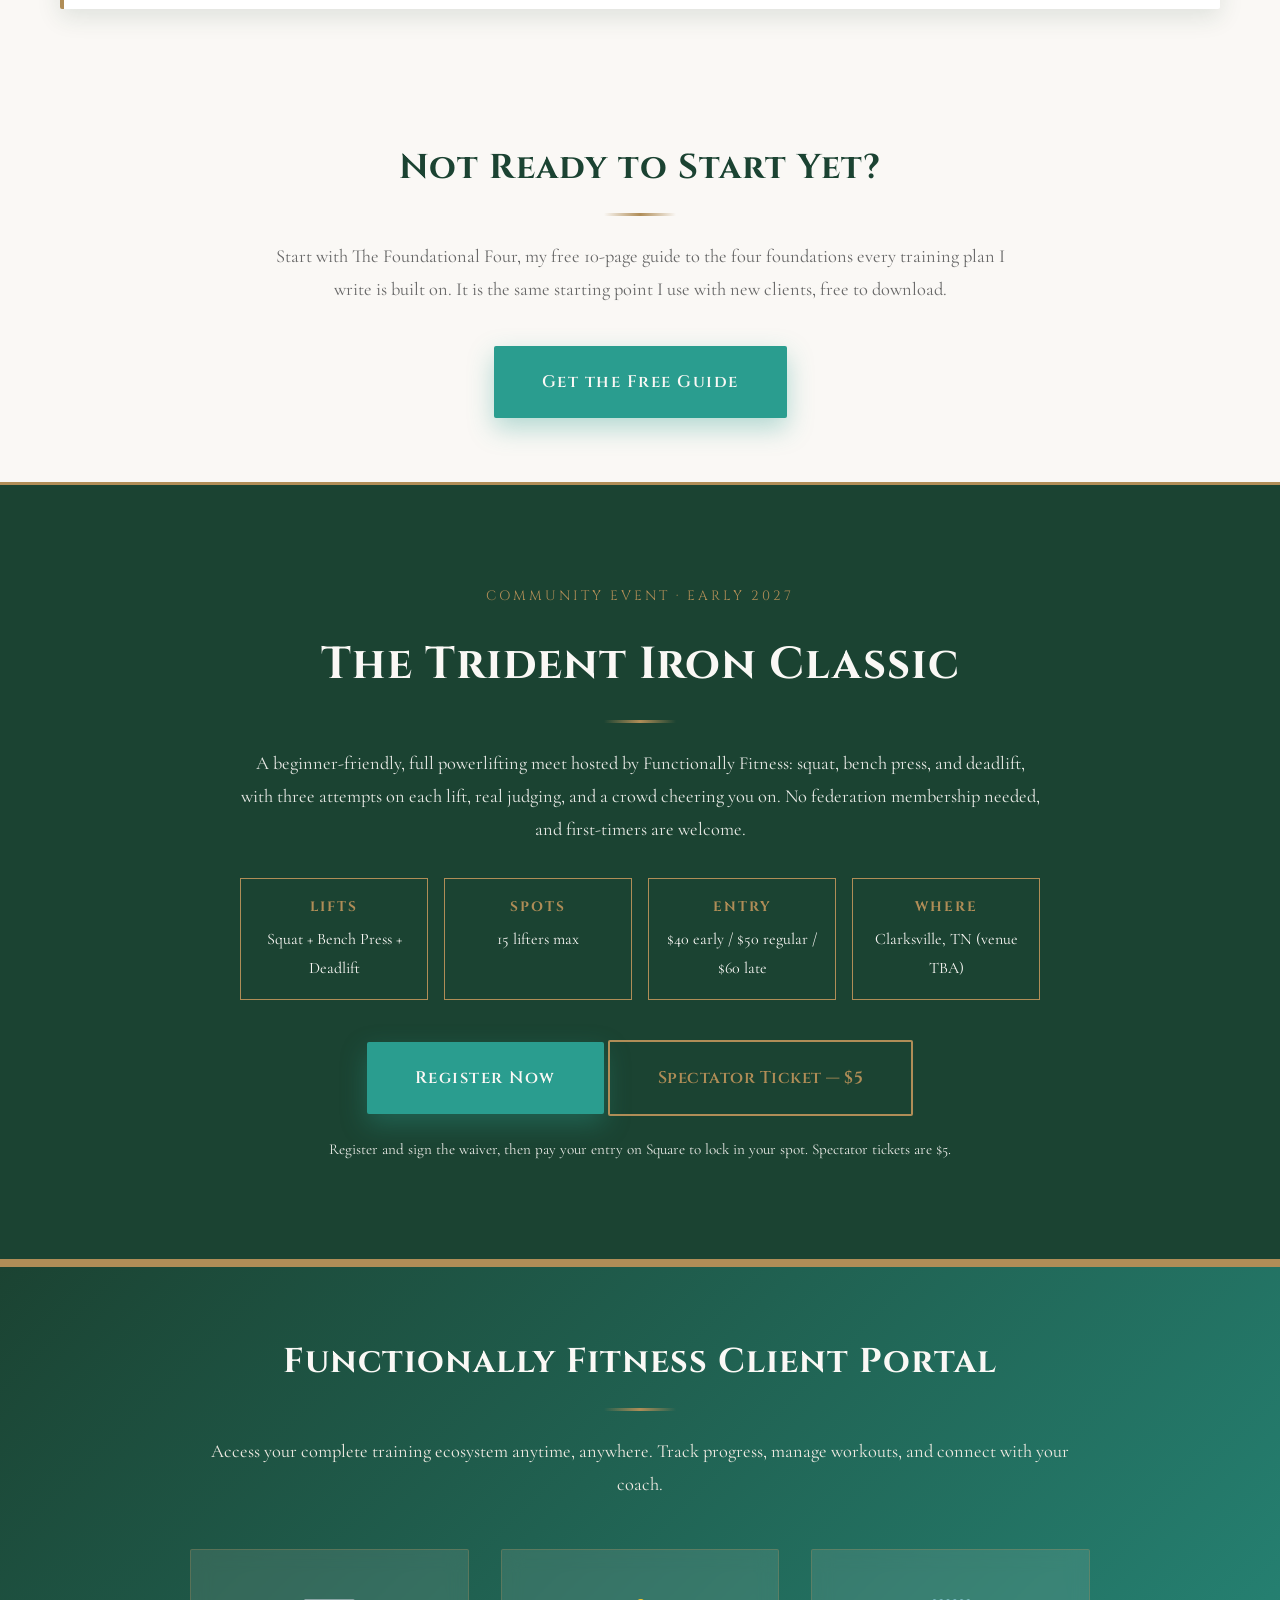
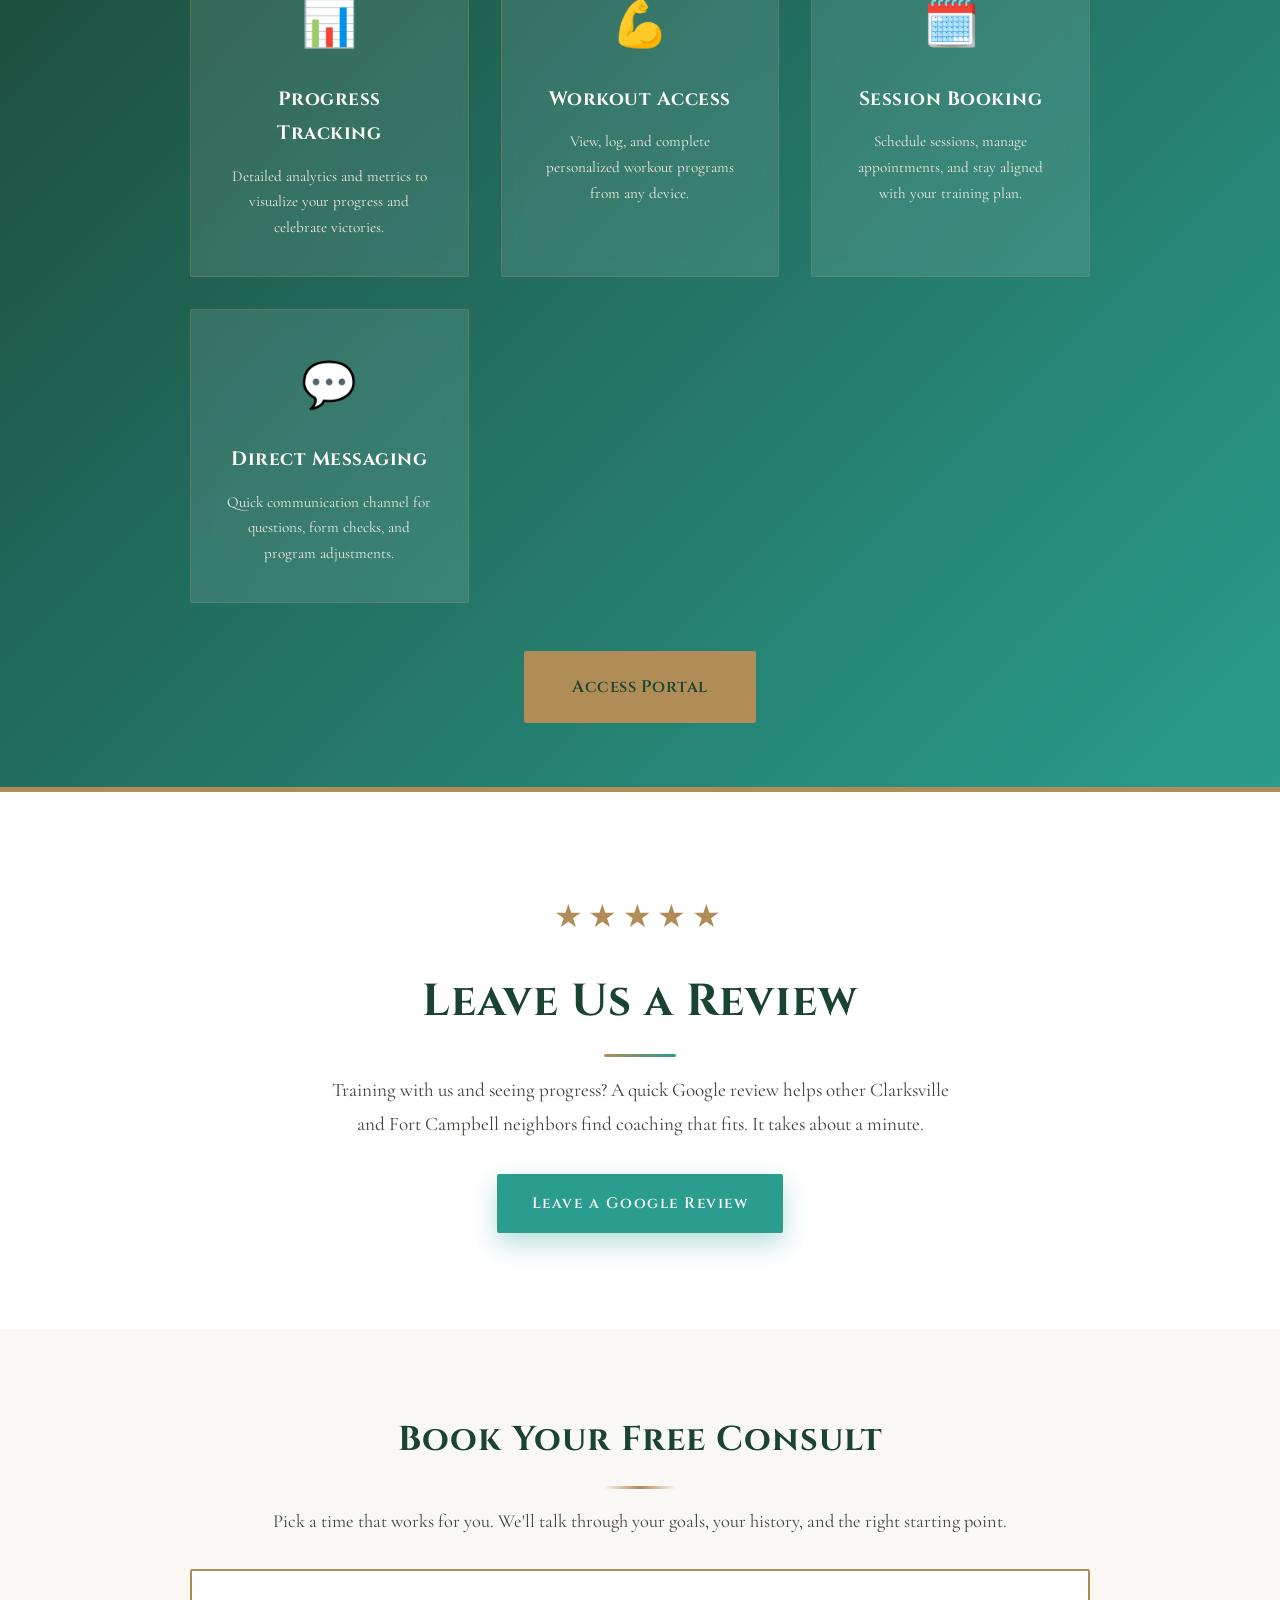
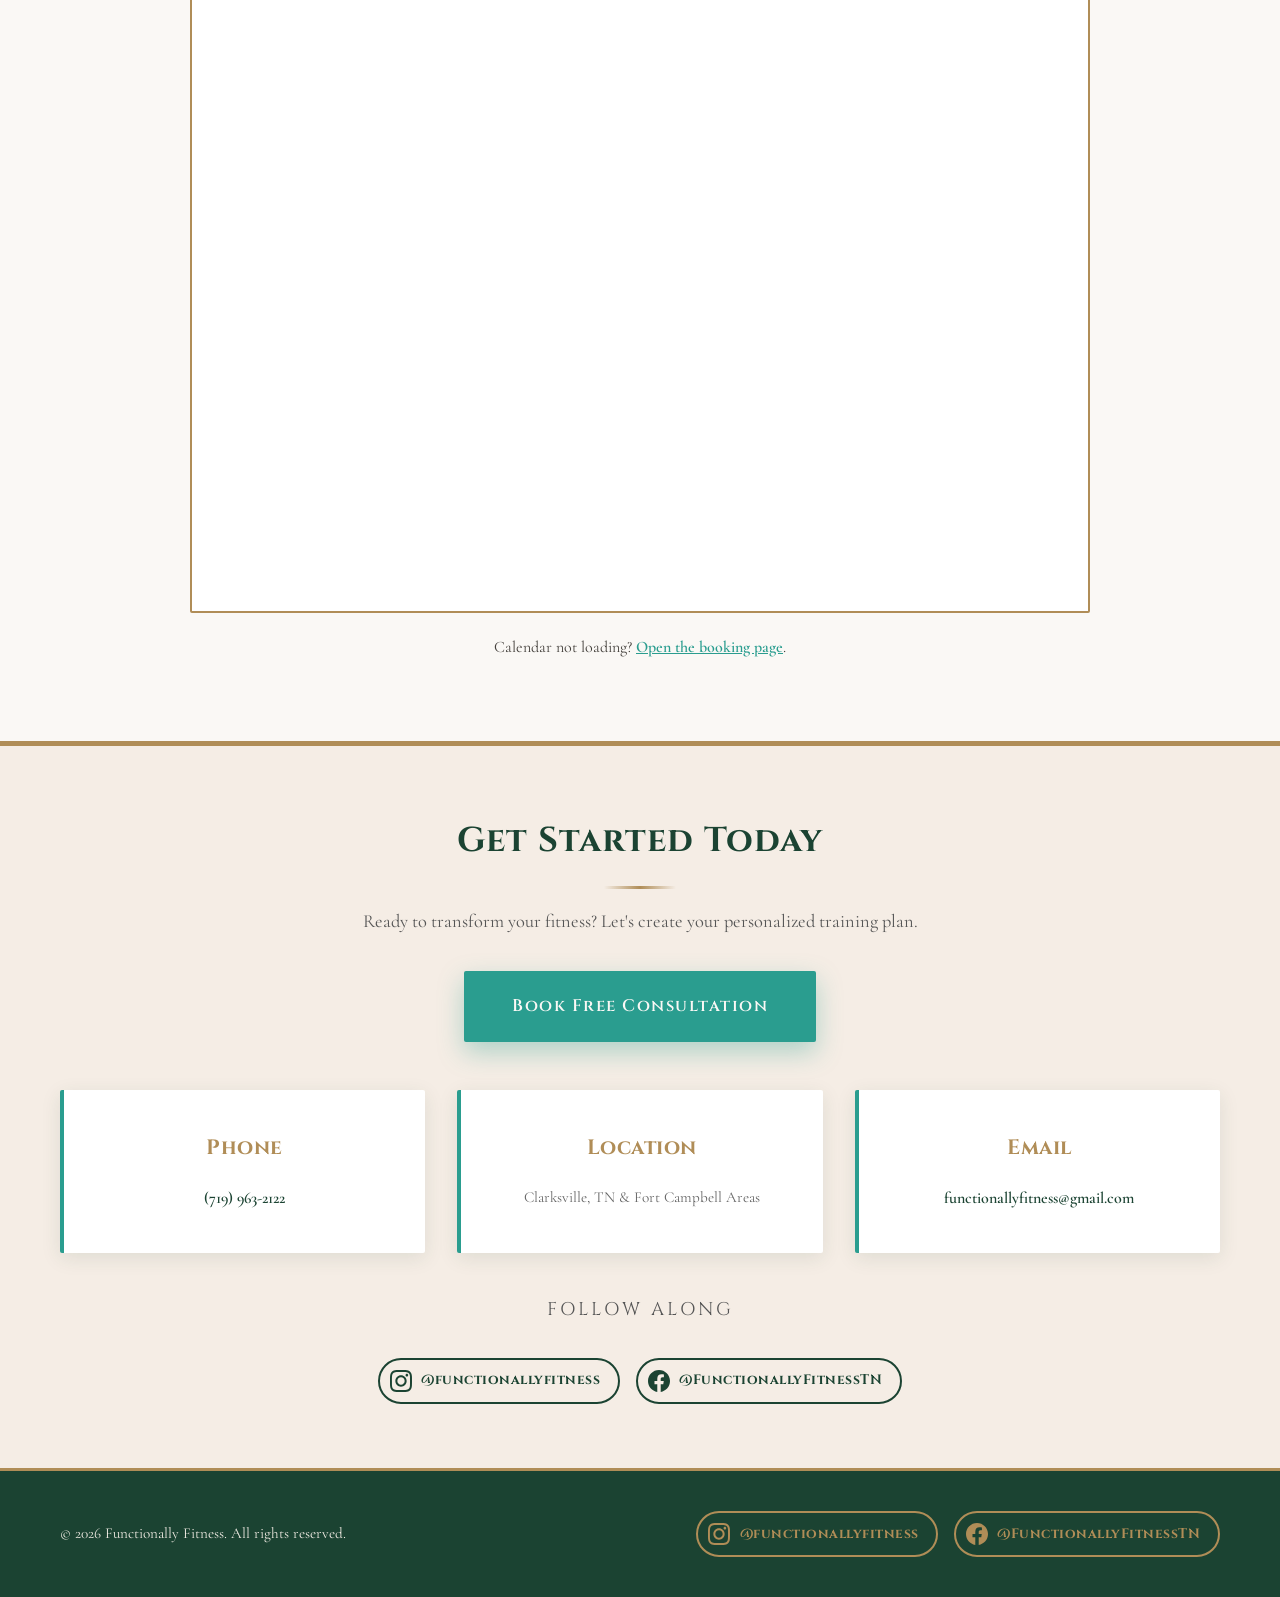
==== commit a9e6f9d4: "Merge pull request #10 from functionallyfitness-arch/homepage-conversion-hero Homepage hero: rating," ====
--- a/index.html
+++ b/index.html
@@ -1517,11 +1517,10 @@
                 <ul>
                     <li><a href="#why">Why Us</a></li>
                     <li><a href="#coach">Meet Tyler</a></li>
-                    <li><a href="programs.html">Programs</a></li>
-                    <li><a href="corrective-exercise.html">Corrective Exercise</a></li>
-                    <li><a href="nutrition.html">Nutrition</a></li>
+                    <li><a href="#options">Services</a></li>
+                    <li><a href="#plans">Plans</a></li>
                     <li><a href="#foundational-four">Free Guide</a></li>
-                    <li><a href="trident-iron-classic.html">Meet</a></li>
+                    <li><a href="#trident-iron-classic">Meet</a></li>
                     <li><a href="https://ffclientportal.floot.app" class="btn btn-portal">Client Portal</a></li>
                     <li><a href="https://calendar.app.google/uceB14mhh3rDk57X7" class="cta-link">Book Now</a></li>
                 </ul>
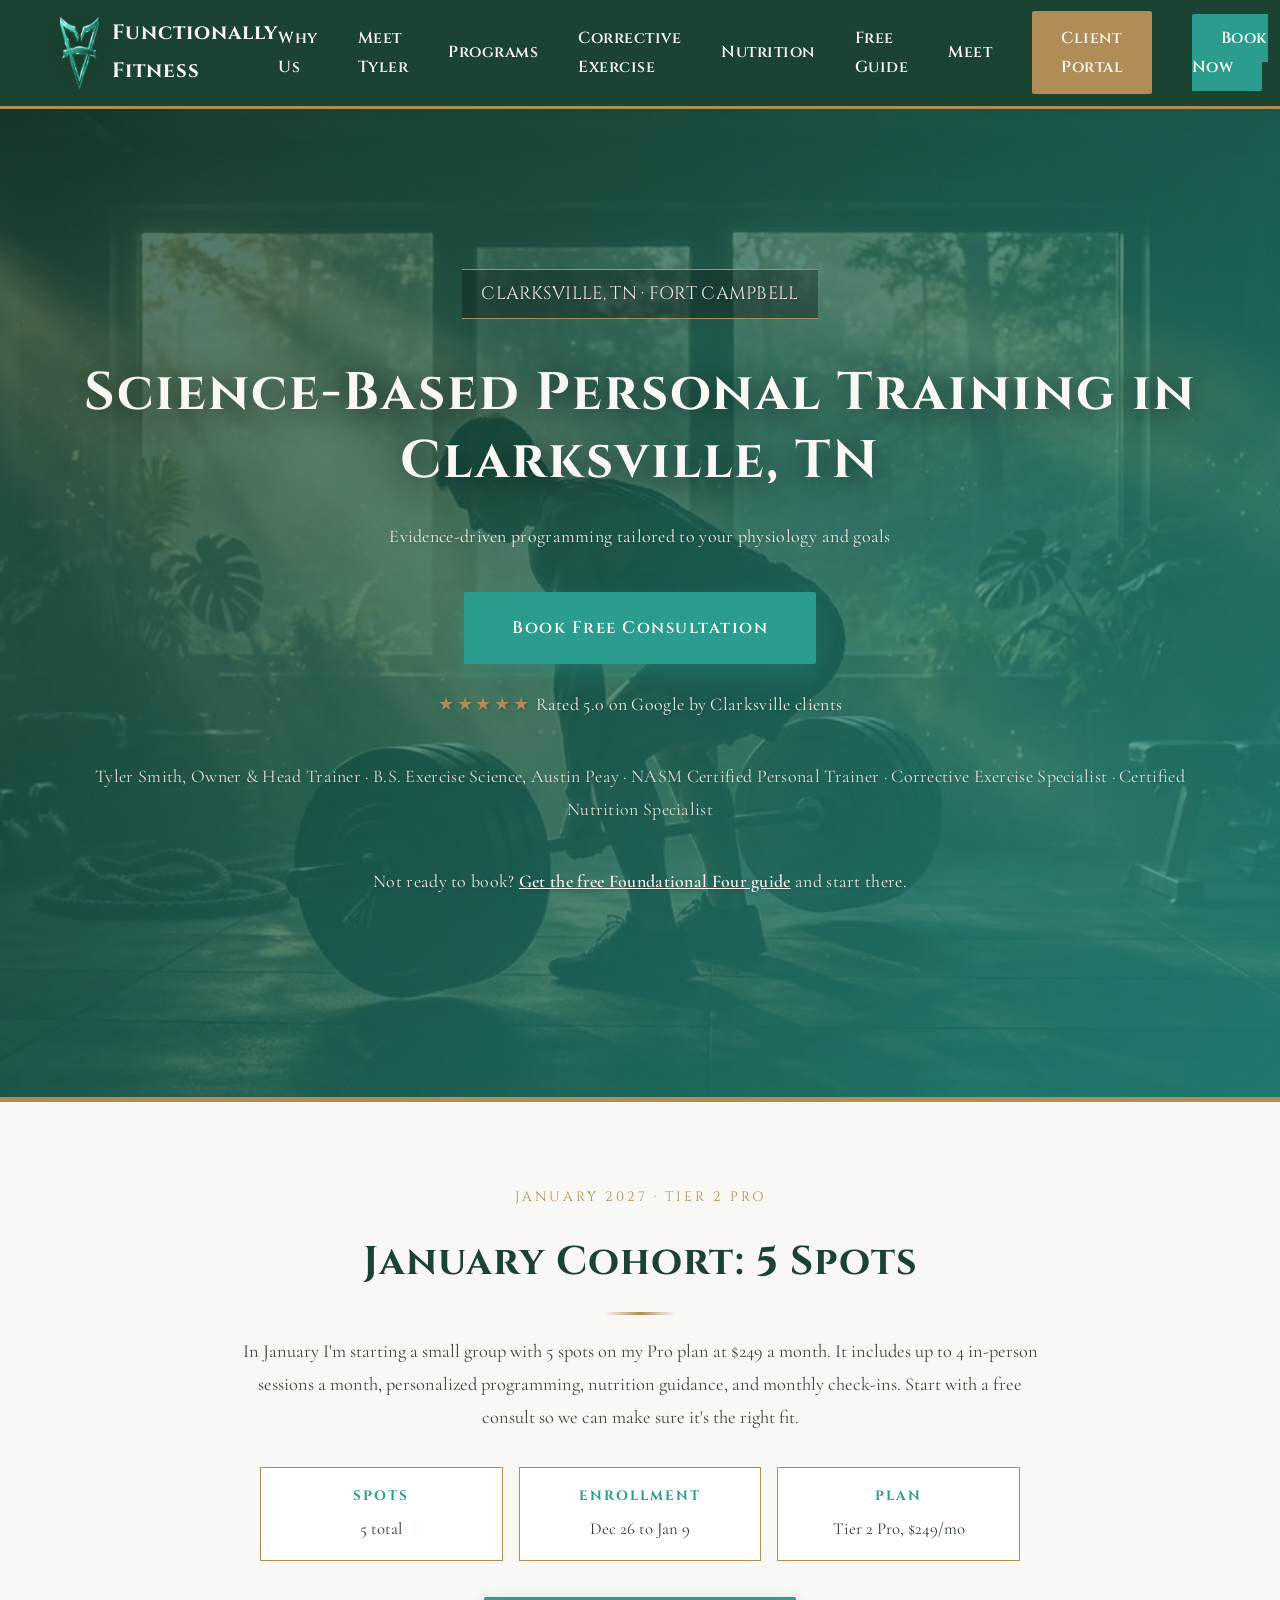
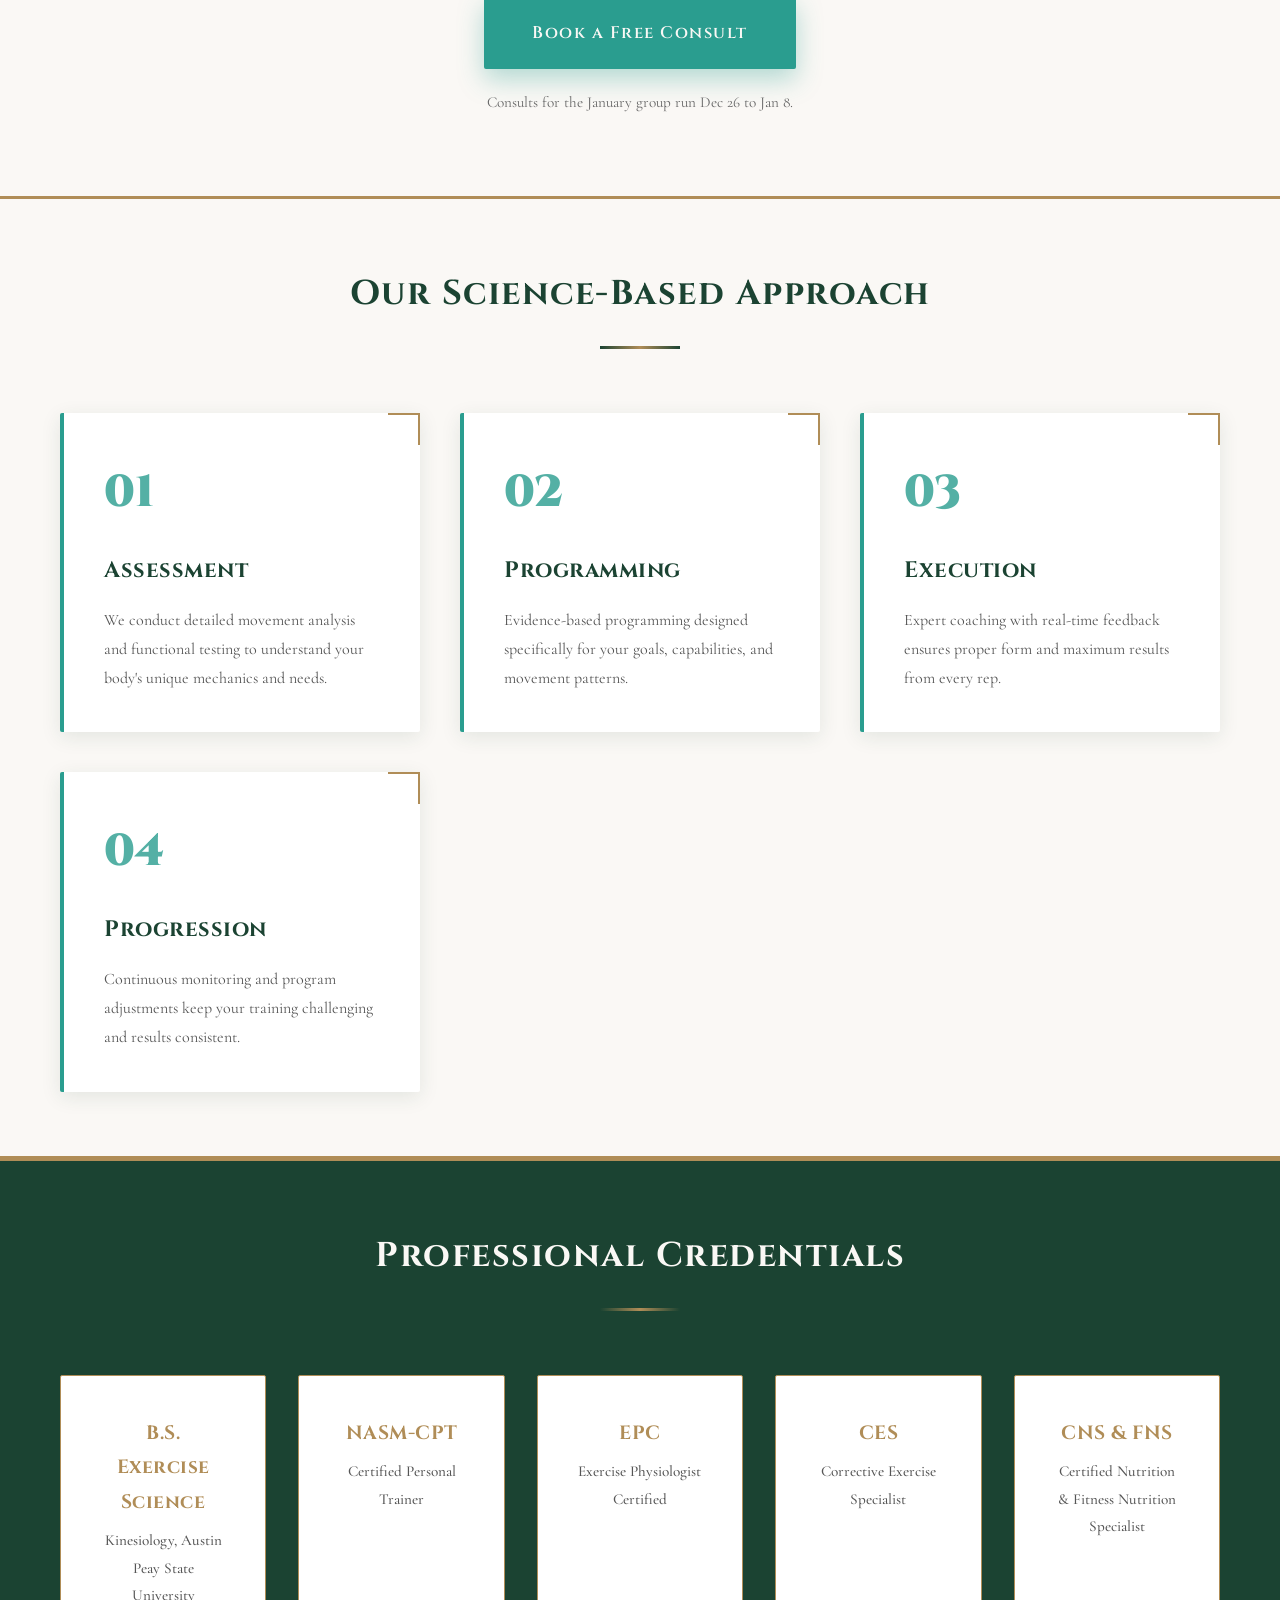
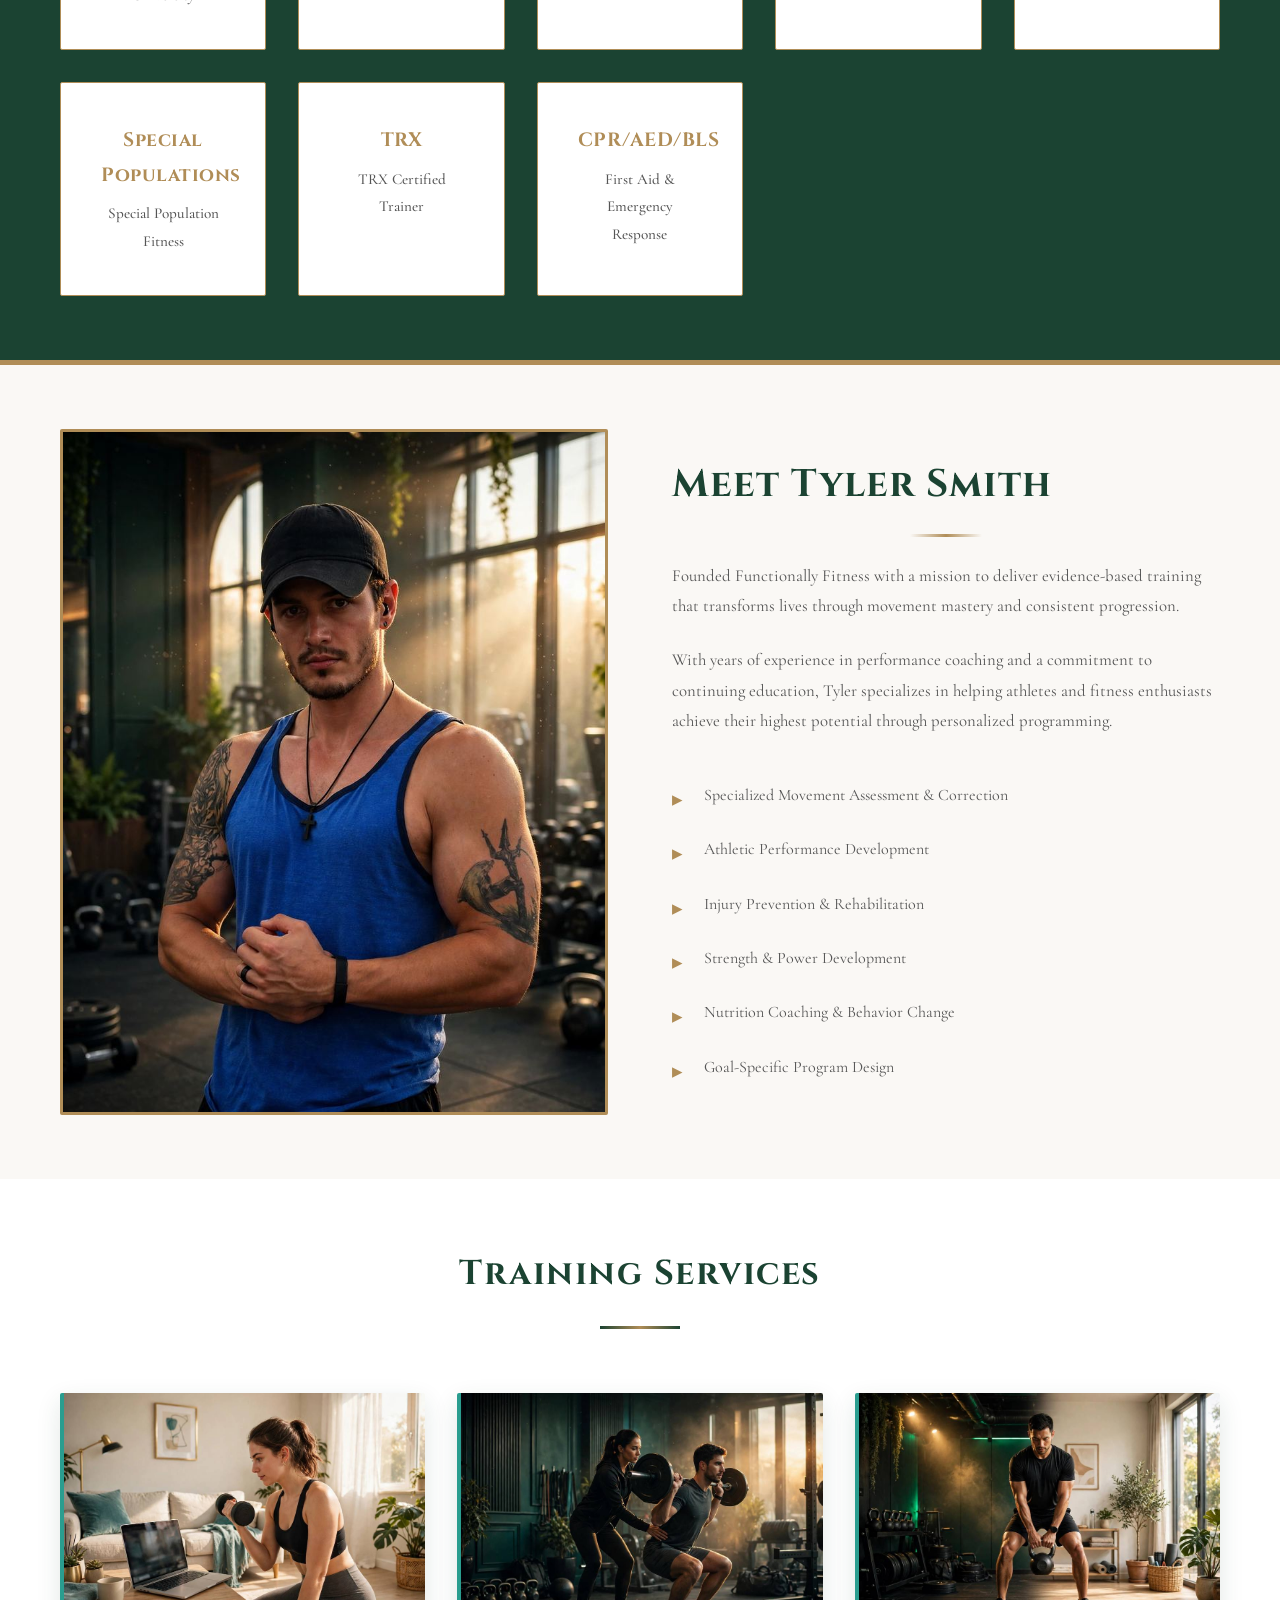
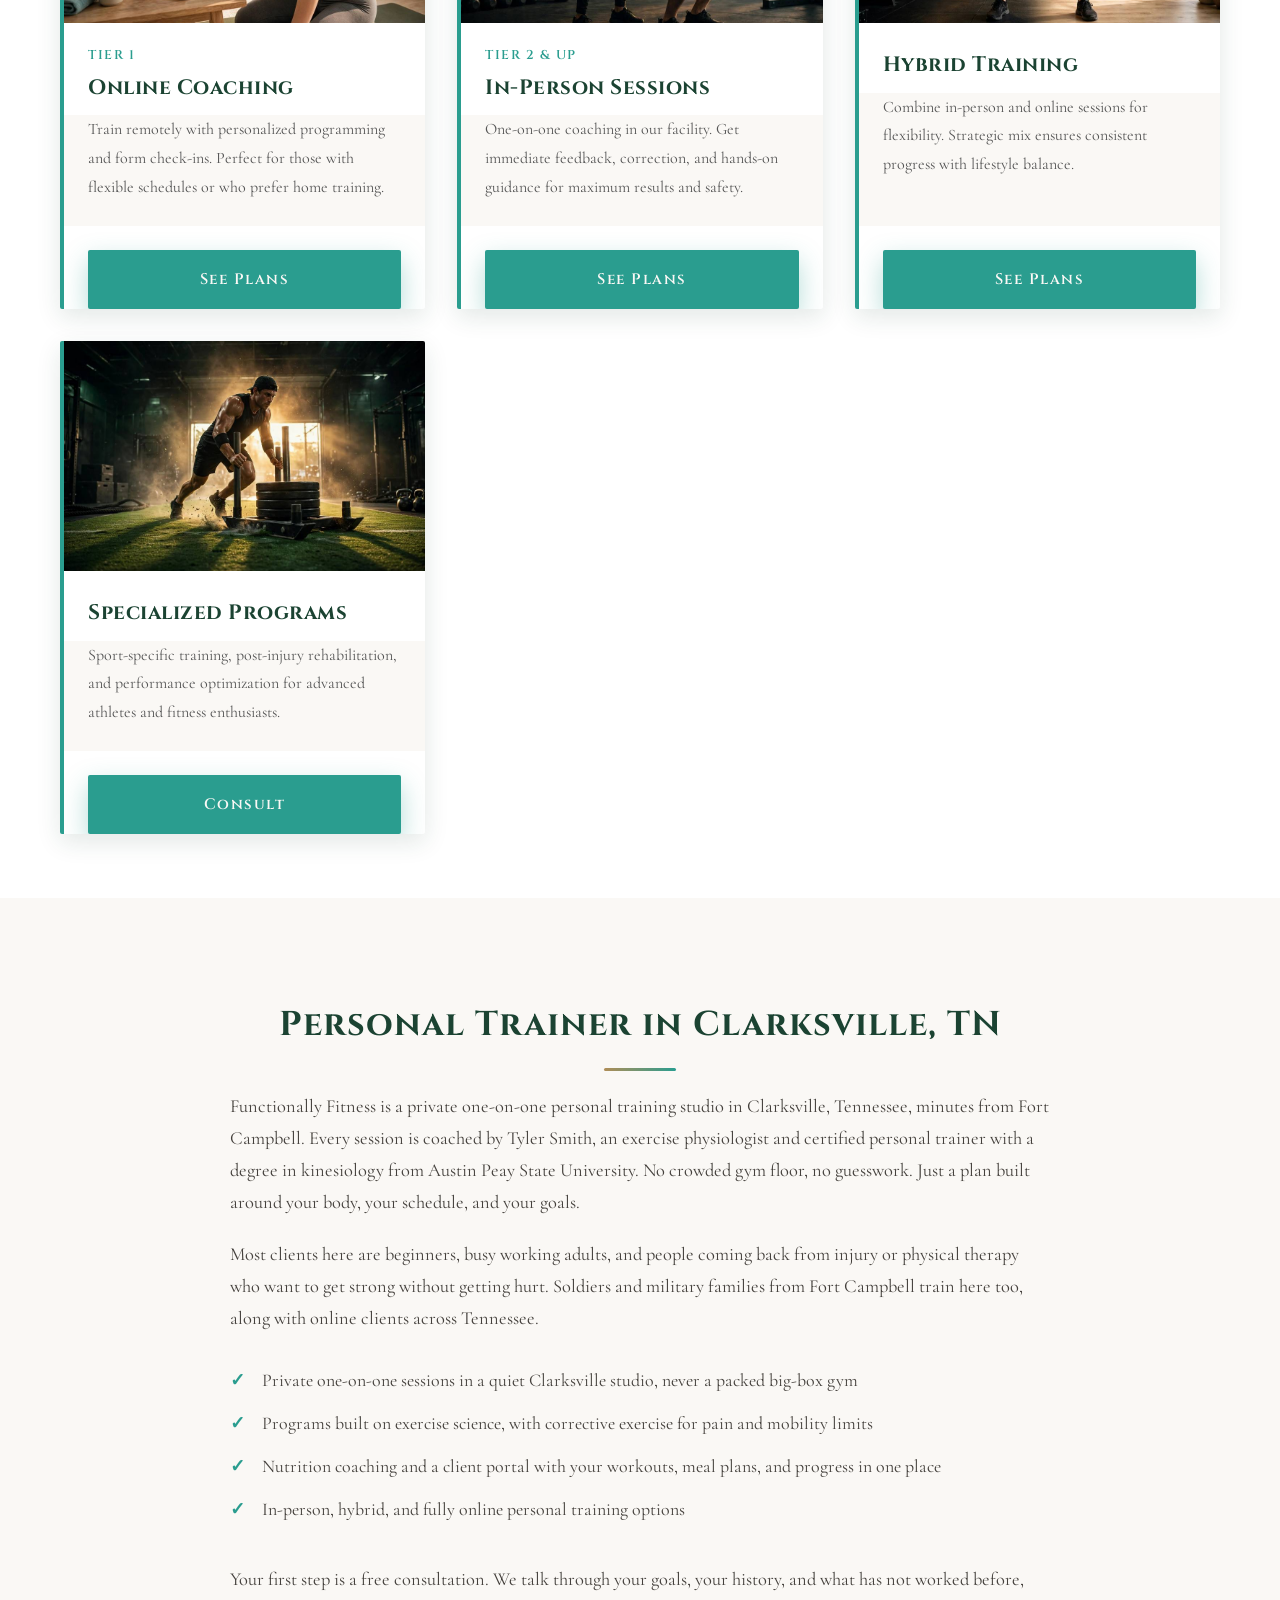
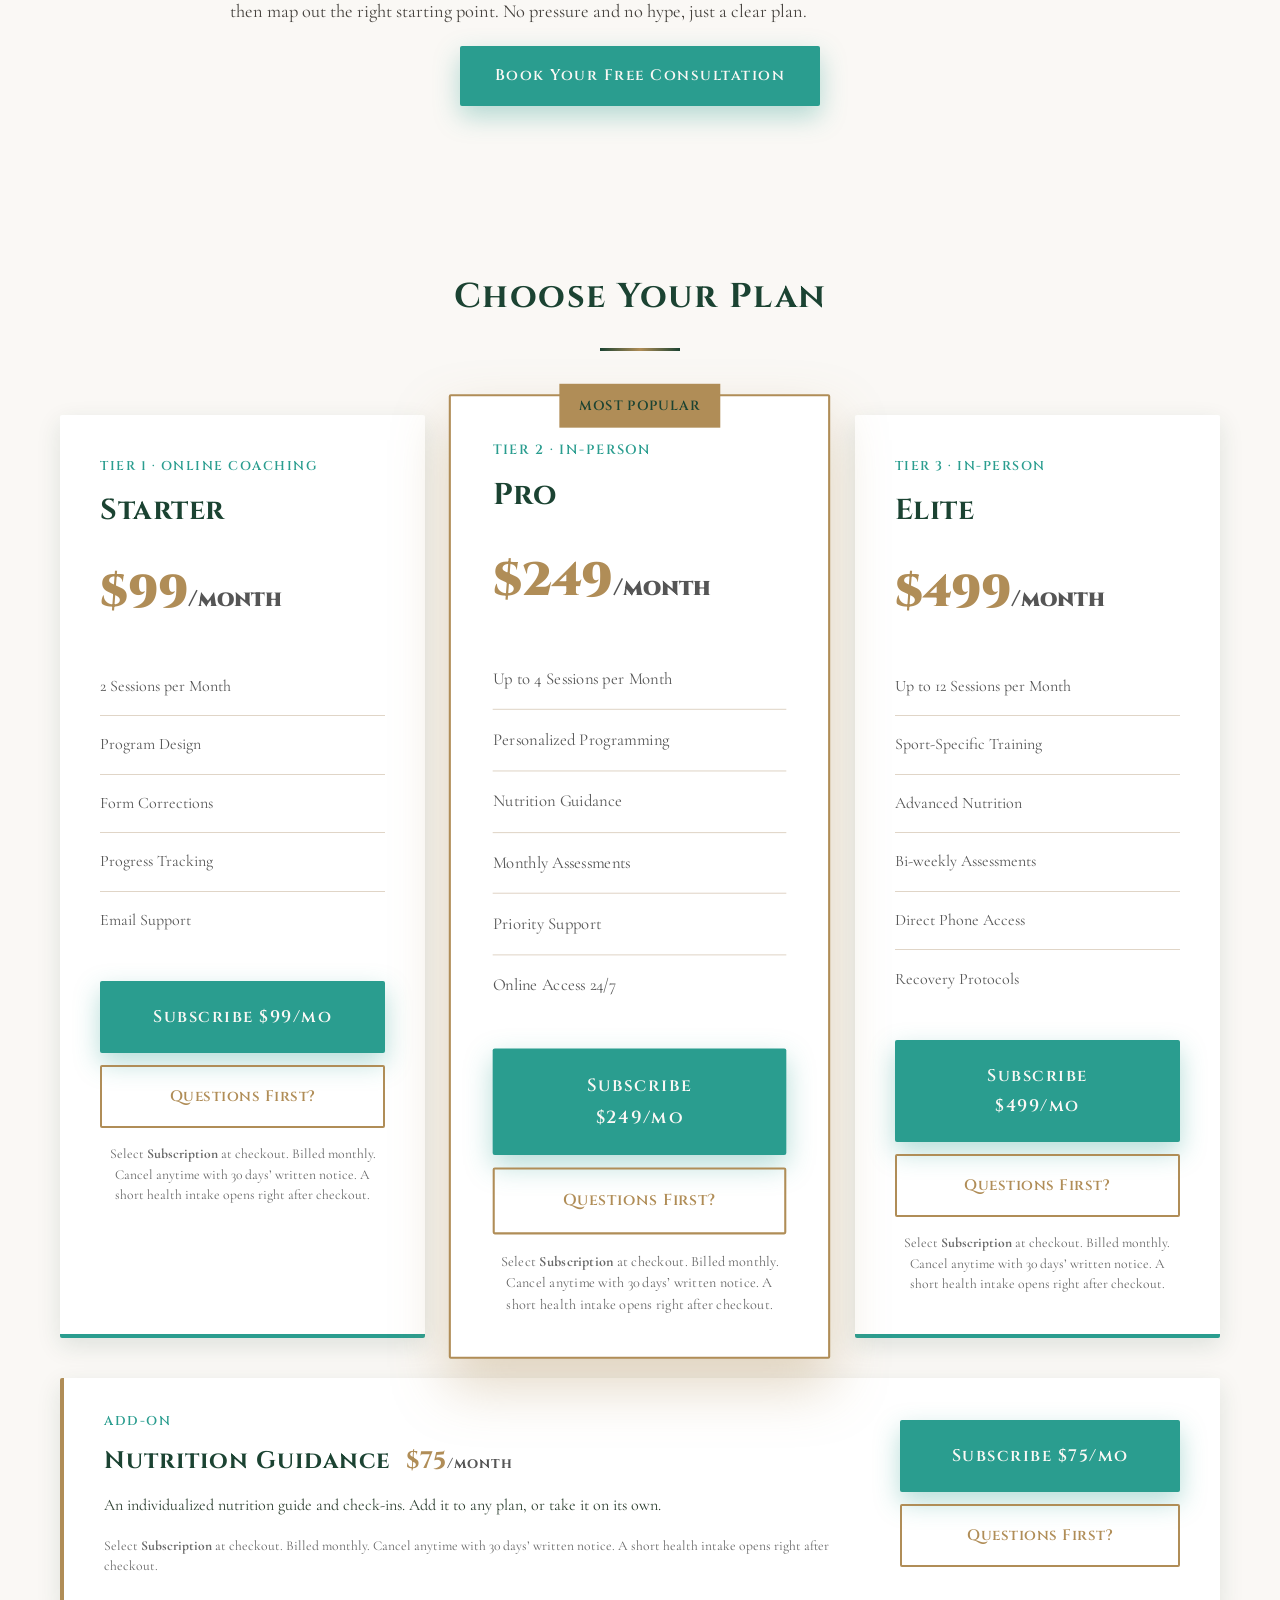
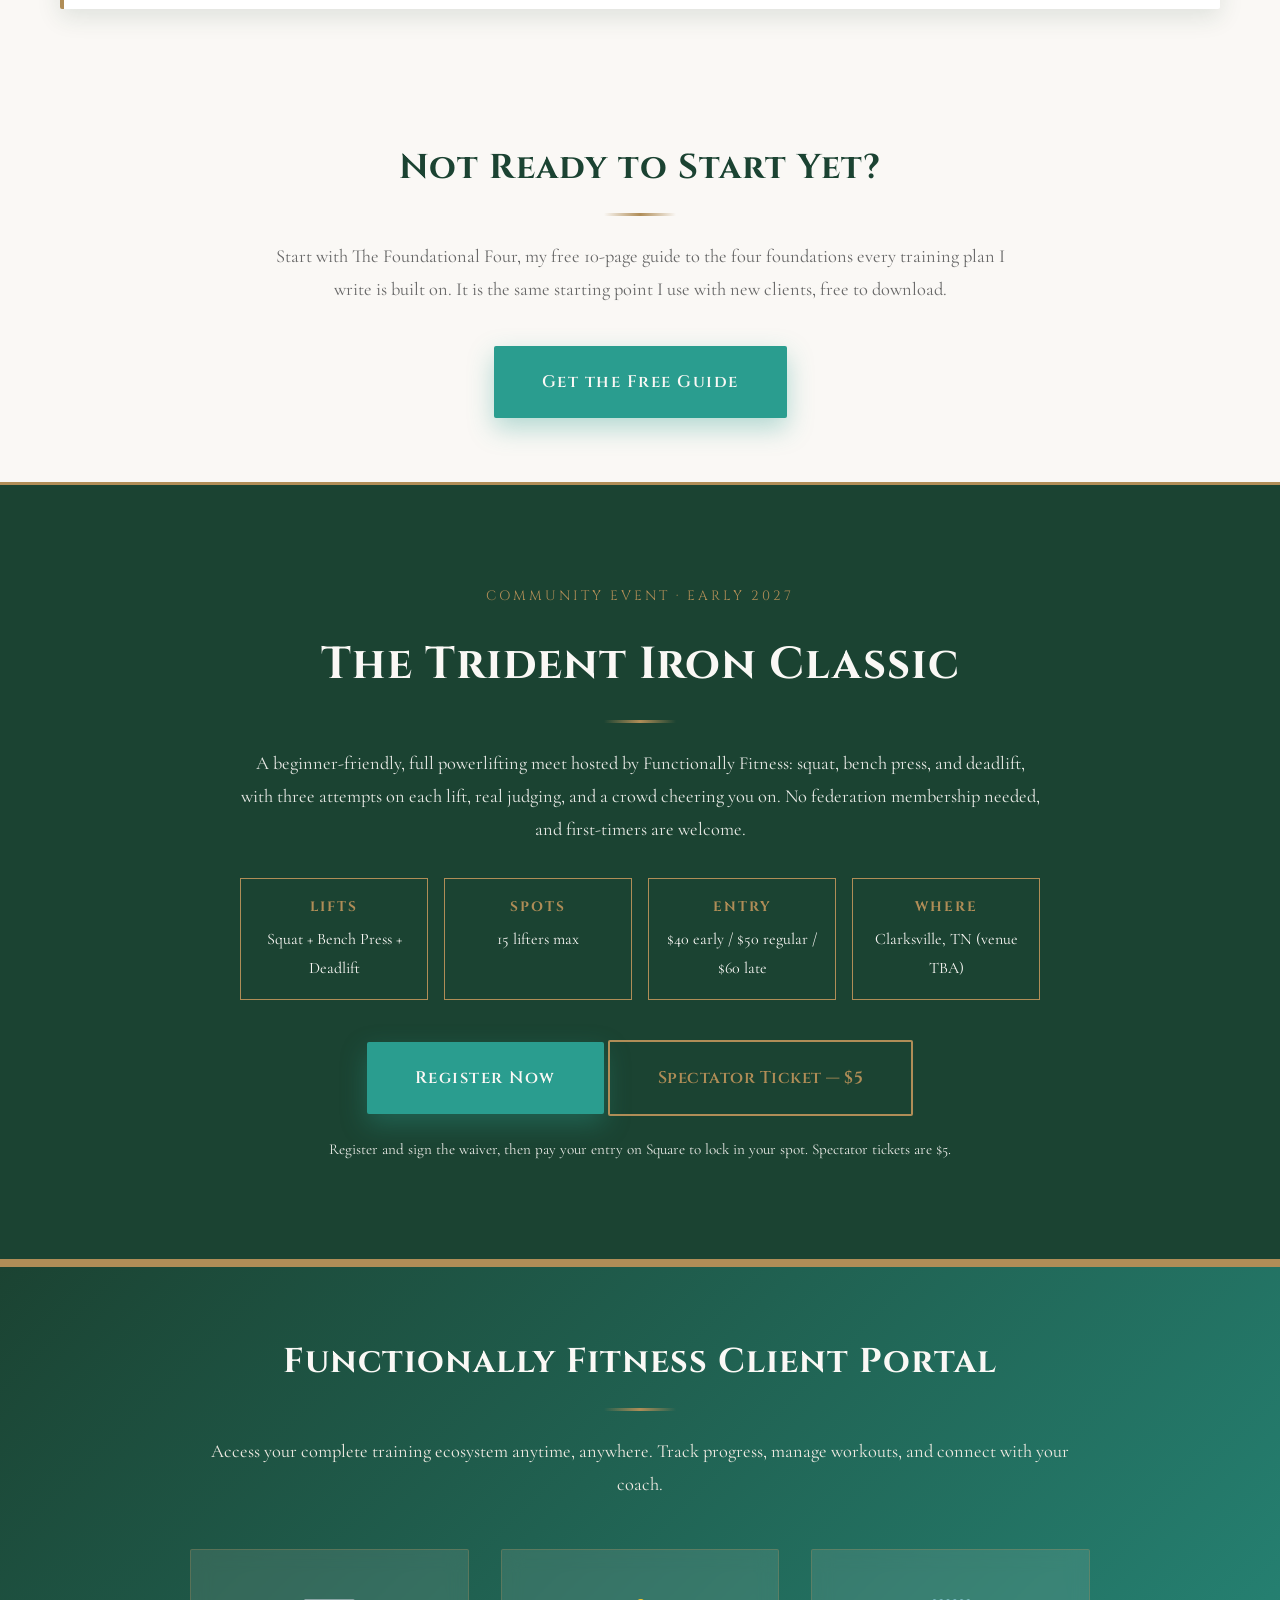
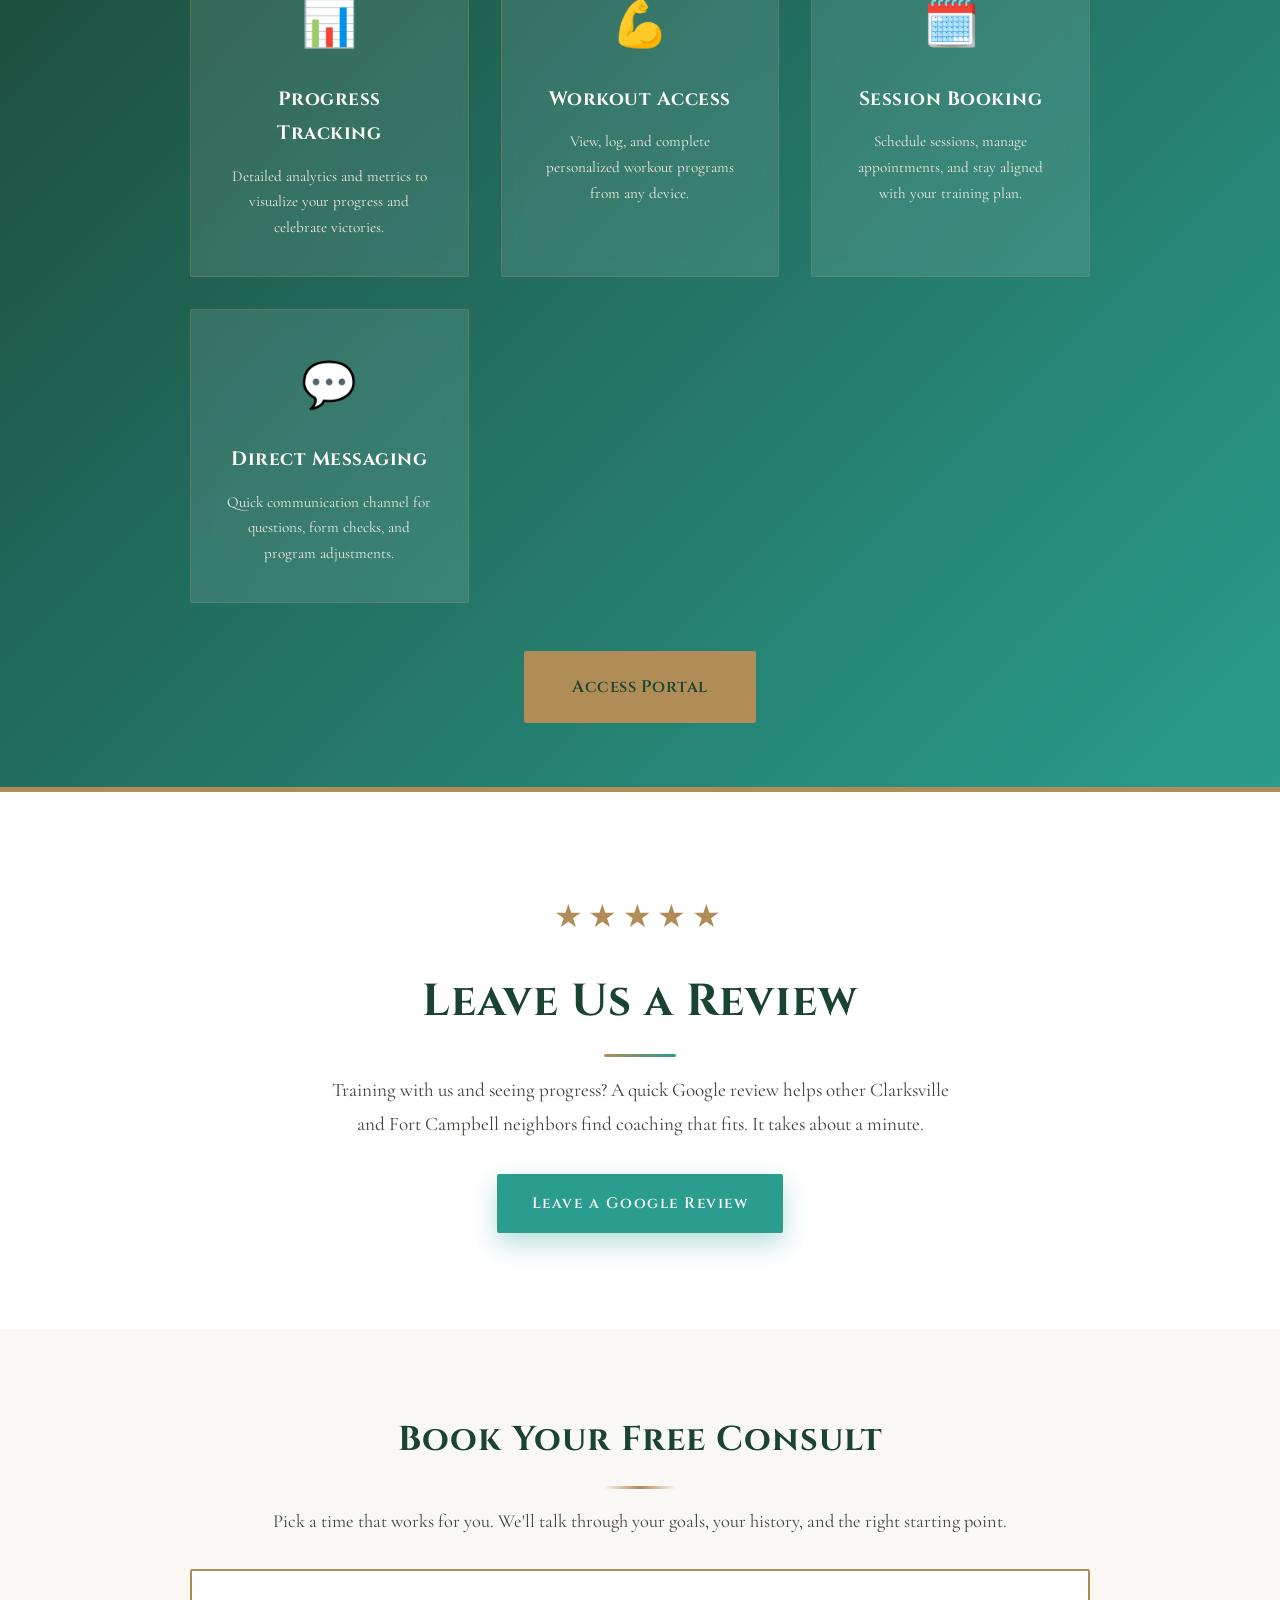
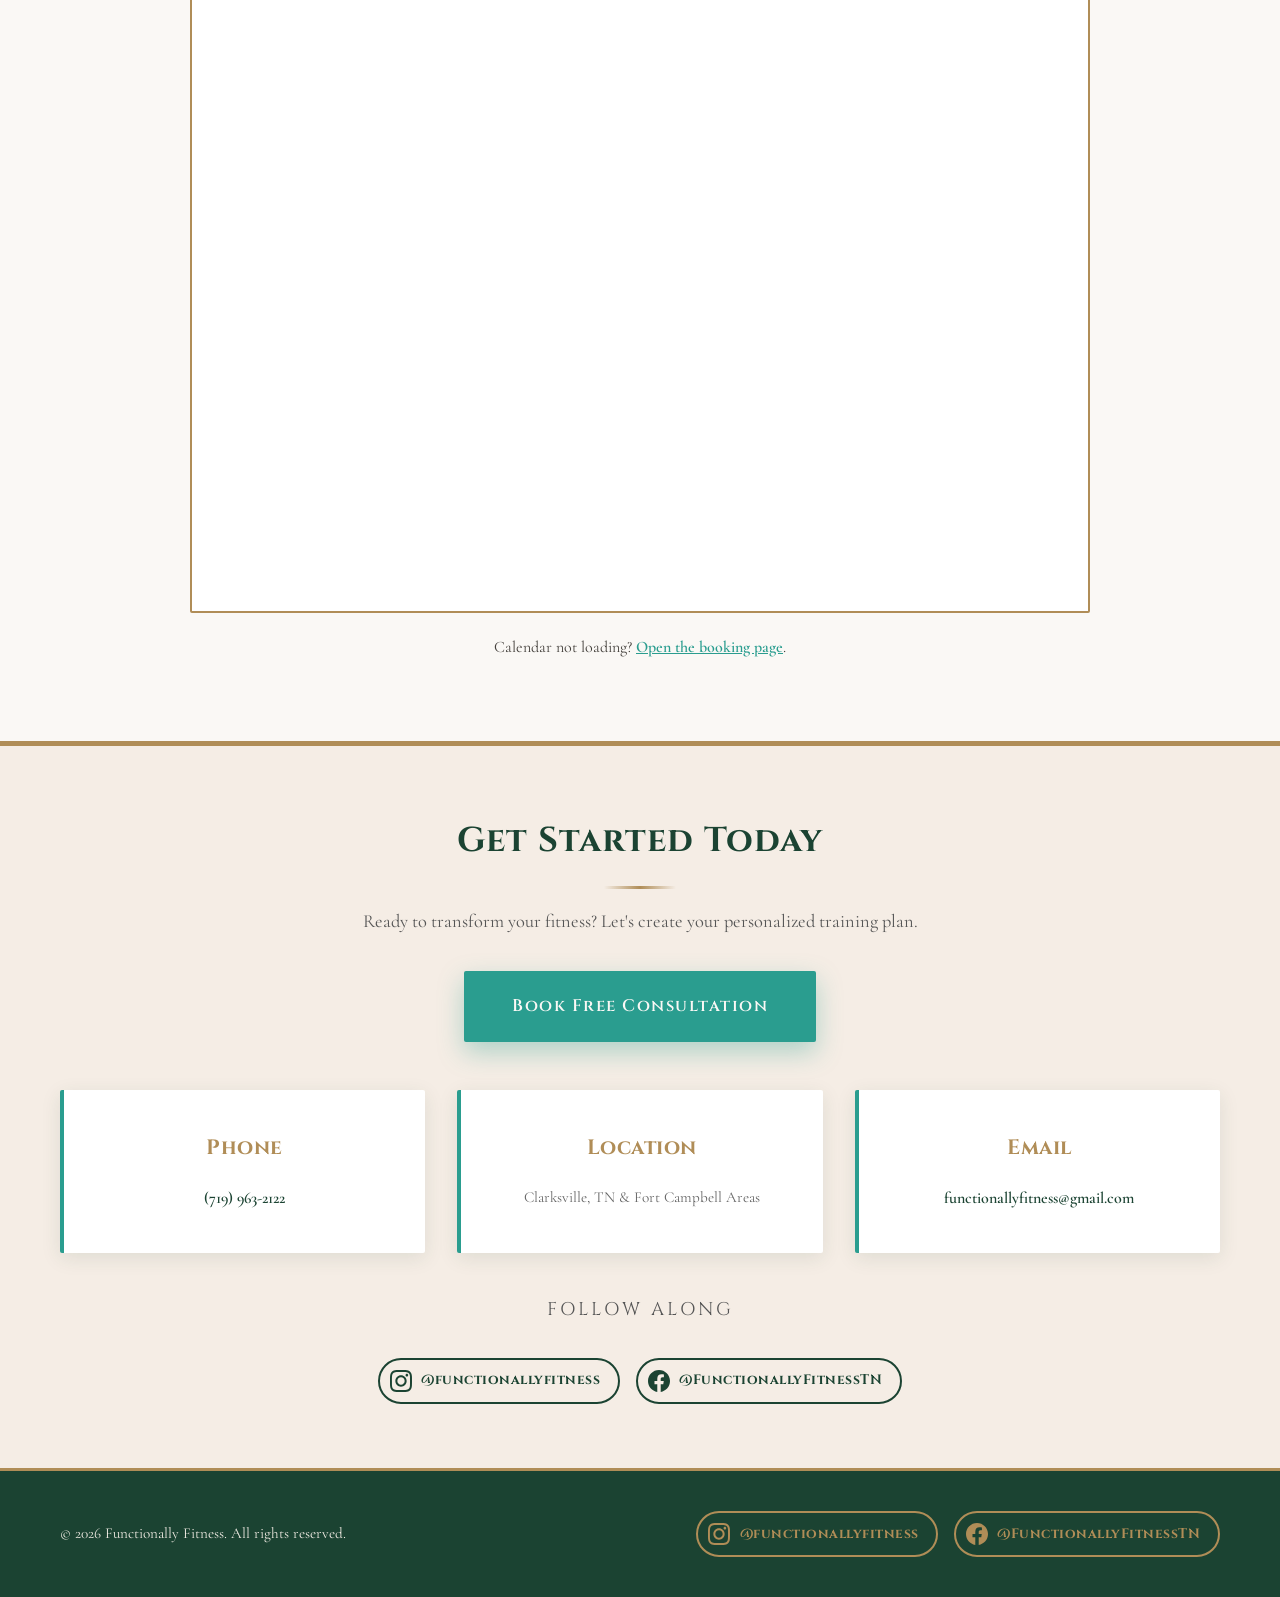
==== commit f71fd242: "Merge pull request #11 from functionallyfitness-arch/site-pages-split Split services into their own " ====
--- a/index.html
+++ b/index.html
@@ -1517,10 +1517,11 @@
                 <ul>
                     <li><a href="#why">Why Us</a></li>
                     <li><a href="#coach">Meet Tyler</a></li>
-                    <li><a href="#options">Services</a></li>
-                    <li><a href="#plans">Plans</a></li>
+                    <li><a href="programs.html">Programs</a></li>
+                    <li><a href="corrective-exercise.html">Corrective Exercise</a></li>
+                    <li><a href="nutrition.html">Nutrition</a></li>
                     <li><a href="#foundational-four">Free Guide</a></li>
-                    <li><a href="#trident-iron-classic">Meet</a></li>
+                    <li><a href="trident-iron-classic.html">Meet</a></li>
                     <li><a href="https://ffclientportal.floot.app" class="btn btn-portal">Client Portal</a></li>
                     <li><a href="https://calendar.app.google/uceB14mhh3rDk57X7" class="cta-link">Book Now</a></li>
                 </ul>
